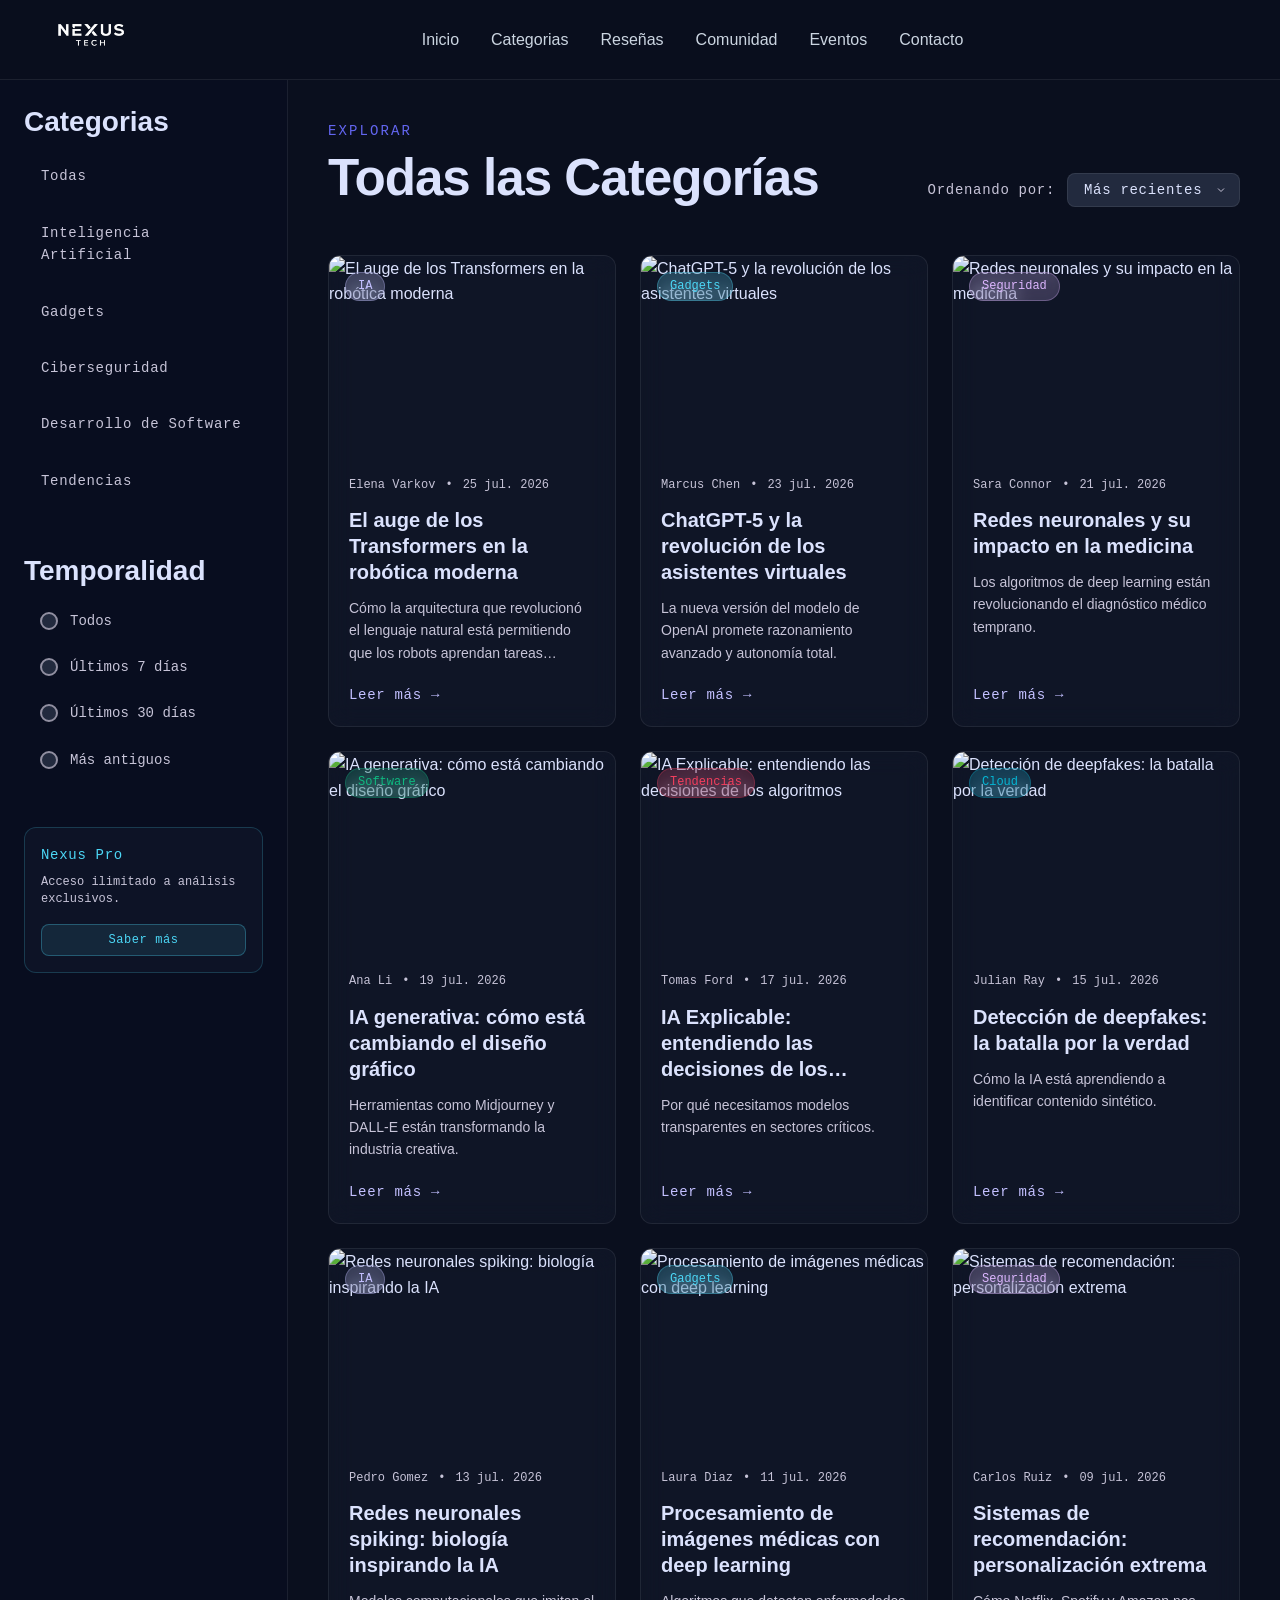
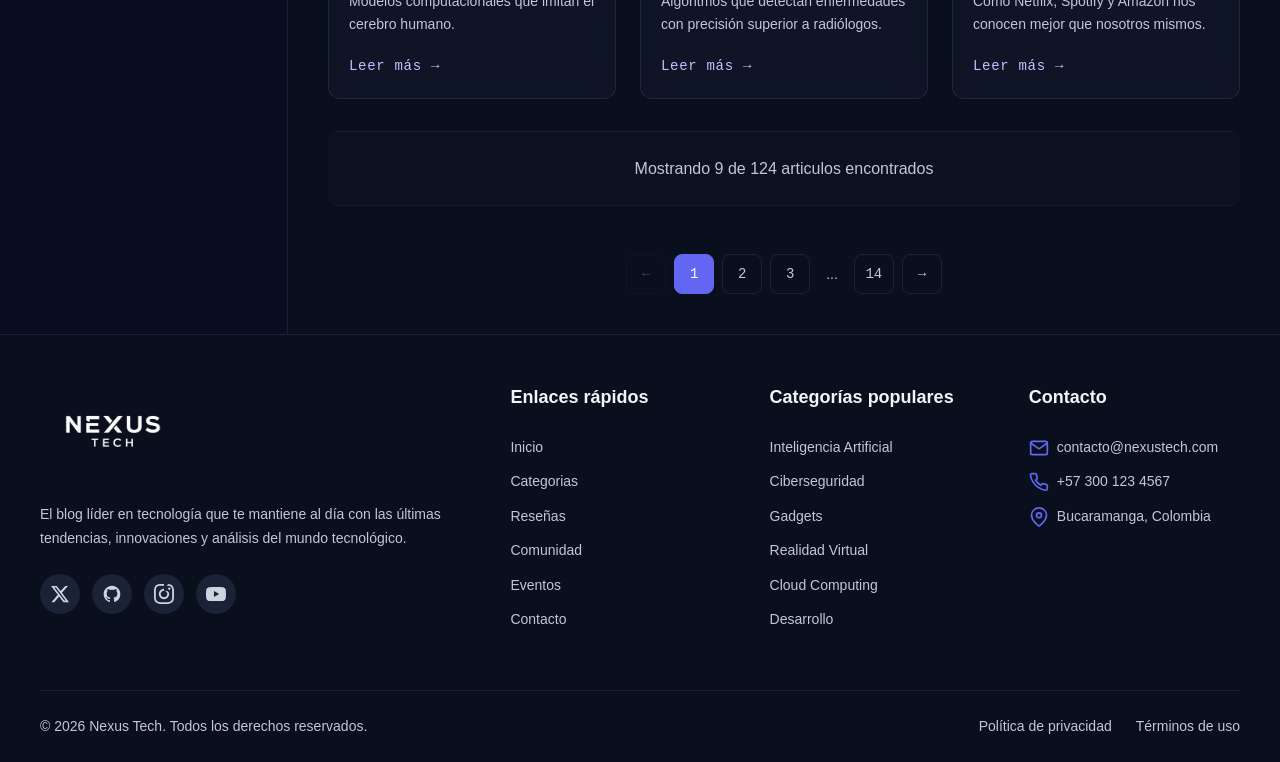
==== pages/categorias.html @ ae75b90b "feat: implement NexusTech categories page" ====
﻿<!DOCTYPE html>
<html lang="es">

<head>
    <meta charset="UTF-8">
    <meta name="viewport" content="width=device-width, initial-scale=1.0">
    <title>Categorias | Nexus Tech</title>
    <link rel="stylesheet" href="../assets/css/categories.css">
</head>

<body>
    <header class="cat-header">
        <div class="cat-header-container">
            <div class="cat-logo">
                <a href="../index.html"><img src="../assets/img/logo-sin-fondo.png" alt="Nexus Tech"></a>
            </div>
            <nav class="cat-nav">
                <ul class="cat-nav-list">
                    <li><a href="../index.html" class="cat-nav-link">Inicio</a></li>
                    <li><a href="categorias.html" class="cat-nav-link">Categorias</a></li>
                    <li><a href="resenas.html" class="cat-nav-link">Reseñas</a></li>
                    <li><a href="comunidad.html" class="cat-nav-link">Comunidad</a></li>
                    <li><a href="eventos.html" class="cat-nav-link">Eventos</a></li>
                    <li><a href="contacto.html" class="cat-nav-link">Contacto</a></li>
                </ul>
            </nav>
        </div>
    </header>

    <div class="cat-page-wrapper">
        <aside class="cat-sidebar">
            <div class="cat-sidebar-content">
                <div>
                    <h3 class="cat-sidebar-title">Categorias</h3>
                    <ul class="cat-filter-list">
                        <li><label class="cat-filter-btn" for="cat-all"><span>Todas</span></label></li>
                        <li><label class="cat-filter-btn" for="cat-ia"><span>Inteligencia Artificial</span></label></li>
                        <li><label class="cat-filter-btn" for="cat-gadgets"><span>Gadgets</span></label></li>
                        <li><label class="cat-filter-btn" for="cat-security"><span>Ciberseguridad</span></label></li>
                        <li><label class="cat-filter-btn" for="cat-software"><span>Desarrollo de Software</span></label>
                        </li>
                        <li><label class="cat-filter-btn" for="cat-trends"><span>Tendencias</span></label></li>
                    </ul>
                </div>
                <div>
                    <h3 class="cat-sidebar-title">Temporalidad</h3>
                    <div class="cat-time-list">
                        <label class="cat-time-label" for="time-all-f"><span>Todos</span></label>
                        <label class="cat-time-label" for="time-week-f"><span>Últimos 7 días</span></label>
                        <label class="cat-time-label" for="time-month-f"><span>Últimos 30 días</span></label>
                        <label class="cat-time-label" for="time-old-f"><span>Más antiguos</span></label>
                    </div>
                </div>
                <div>
                    <div class="cat-promo">
                        <h4 class="cat-promo-title">Nexus Pro</h4>
                        <p class="cat-promo-text">Acceso ilimitado a análisis exclusivos.</p>
                        <button class="cat-promo-btn">Saber más</button>
                    </div>
                </div>
            </div>
        </aside>

        <div class="cat-main">
            <div class="cat-content">
                <input type="radio" name="category" id="cat-all" checked
                    style="position:absolute;width:0;height:0;overflow:hidden;">
                <input type="radio" name="category" id="cat-ia"
                    style="position:absolute;width:0;height:0;overflow:hidden;">
                <input type="radio" name="category" id="cat-gadgets"
                    style="position:absolute;width:0;height:0;overflow:hidden;">
                <input type="radio" name="category" id="cat-security"
                    style="position:absolute;width:0;height:0;overflow:hidden;">
                <input type="radio" name="category" id="cat-software"
                    style="position:absolute;width:0;height:0;overflow:hidden;">
                <input type="radio" name="category" id="cat-trends"
                    style="position:absolute;width:0;height:0;overflow:hidden;">
                <input type="radio" name="time" id="time-all-f" checked
                    style="position:absolute;width:0;height:0;overflow:hidden;">
                <input type="radio" name="time" id="time-week-f"
                    style="position:absolute;width:0;height:0;overflow:hidden;">
                <input type="radio" name="time" id="time-month-f"
                    style="position:absolute;width:0;height:0;overflow:hidden;">
                <input type="radio" name="time" id="time-old-f"
                    style="position:absolute;width:0;height:0;overflow:hidden;">

                <div class="cat-hero">
                    <div>
                        <span class="cat-hero-label">Explorar</span>
                        <h1 class="cat-hero-title">Todas las Categorías</h1>
                    </div>
                    <div class="cat-sort">
                        <span class="cat-sort-label">Ordenando por:</span>
                        <select class="cat-sort-select">
                            <option>Más recientes</option>
                            <option>Más vistos</option>
                            <option>Relevancia</option>
                        </select>
                    </div>
                </div>
                <div class="cat-page" id="page-1">
                    <div class="cat-articles-grid">
                        <article class="cat-card">
                            <div class="cat-card-img">
                                <img src="https://images.unsplash.com/photo-1677442136019-21780ecad995?w=640&h=360&fit=crop"
                                    alt="El auge de los Transformers en la robótica moderna">
                                <span class="cat-card-badge badge-ia">IA</span>
                            </div>
                            <div class="cat-card-content">
                                <div class="cat-card-meta">
                                    <span>Elena Varkov</span>
                                    <span class="cat-card-meta-dot">•</span>
                                    <span>25 jul. 2026</span>
                                </div>
                                <h2 class="cat-card-title">El auge de los Transformers en la robótica moderna</h2>
                                <p class="cat-card-excerpt">Cómo la arquitectura que revolucionó el lenguaje natural
                                    está permitiendo que los robots aprendan tareas complejas.</p>
                                <label for="modal-1" class="cat-card-link">Leer más →</label>
                            </div>
                        </article>
                        <article class="cat-card">
                            <div class="cat-card-img">
                                <img src="https://images.unsplash.com/photo-1622979135225-d2ba269cf1ac?w=640&h=360&fit=crop"
                                    alt="ChatGPT-5 y la revolución de los asistentes virtuales">
                                <span class="cat-card-badge badge-gadgets">Gadgets</span>
                            </div>
                            <div class="cat-card-content">
                                <div class="cat-card-meta">
                                    <span>Marcus Chen</span>
                                    <span class="cat-card-meta-dot">•</span>
                                    <span>23 jul. 2026</span>
                                </div>
                                <h2 class="cat-card-title">ChatGPT-5 y la revolución de los asistentes virtuales</h2>
                                <p class="cat-card-excerpt">La nueva versión del modelo de OpenAI promete razonamiento
                                    avanzado y autonomía total.</p>
                                <label for="modal-2" class="cat-card-link">Leer más →</label>
                            </div>
                        </article>
                        <article class="cat-card">
                            <div class="cat-card-img">
                                <img src="https://images.unsplash.com/photo-1563013544-824ae1b704d3?w=640&h=360&fit=crop"
                                    alt="Redes neuronales y su impacto en la medicina">
                                <span class="cat-card-badge badge-security">Seguridad</span>
                            </div>
                            <div class="cat-card-content">
                                <div class="cat-card-meta">
                                    <span>Sara Connor</span>
                                    <span class="cat-card-meta-dot">•</span>
                                    <span>21 jul. 2026</span>
                                </div>
                                <h2 class="cat-card-title">Redes neuronales y su impacto en la medicina</h2>
                                <p class="cat-card-excerpt">Los algoritmos de deep learning están revolucionando el
                                    diagnóstico médico temprano.</p>
                                <label for="modal-3" class="cat-card-link">Leer más →</label>
                            </div>
                        </article>
                        <article class="cat-card">
                            <div class="cat-card-img">
                                <img src="https://images.unsplash.com/photo-1555066931-4365d14bab8c?w=640&h=360&fit=crop"
                                    alt="IA generativa: cómo está cambiando el diseño gráfico">
                                <span class="cat-card-badge badge-software">Software</span>
                            </div>
                            <div class="cat-card-content">
                                <div class="cat-card-meta">
                                    <span>Ana Li</span>
                                    <span class="cat-card-meta-dot">•</span>
                                    <span>19 jul. 2026</span>
                                </div>
                                <h2 class="cat-card-title">IA generativa: cómo está cambiando el diseño gráfico</h2>
                                <p class="cat-card-excerpt">Herramientas como Midjourney y DALL-E están transformando la
                                    industria creativa.</p>
                                <label for="modal-4" class="cat-card-link">Leer más →</label>
                            </div>
                        </article>
                        <article class="cat-card">
                            <div class="cat-card-img">
                                <img src="https://images.unsplash.com/photo-1504868584819-f8e8b4b6d7e3?w=640&h=360&fit=crop"
                                    alt="IA Explicable: entendiendo las decisiones de los algoritmos">
                                <span class="cat-card-badge badge-trends">Tendencias</span>
                            </div>
                            <div class="cat-card-content">
                                <div class="cat-card-meta">
                                    <span>Tomas Ford</span>
                                    <span class="cat-card-meta-dot">•</span>
                                    <span>17 jul. 2026</span>
                                </div>
                                <h2 class="cat-card-title">IA Explicable: entendiendo las decisiones de los algoritmos
                                </h2>
                                <p class="cat-card-excerpt">Por qué necesitamos modelos transparentes en sectores
                                    críticos.</p>
                                <label for="modal-5" class="cat-card-link">Leer más →</label>
                            </div>
                        </article>
                        <article class="cat-card">
                            <div class="cat-card-img">
                                <img src="https://images.unsplash.com/photo-1451187580459-43490279c0fa?w=640&h=360&fit=crop"
                                    alt="Detección de deepfakes: la batalla por la verdad">
                                <span class="cat-card-badge badge-cloud">Cloud</span>
                            </div>
                            <div class="cat-card-content">
                                <div class="cat-card-meta">
                                    <span>Julian Ray</span>
                                    <span class="cat-card-meta-dot">•</span>
                                    <span>15 jul. 2026</span>
                                </div>
                                <h2 class="cat-card-title">Detección de deepfakes: la batalla por la verdad</h2>
                                <p class="cat-card-excerpt">Cómo la IA está aprendiendo a identificar contenido
                                    sintético.</p>
                                <label for="modal-6" class="cat-card-link">Leer más →</label>
                            </div>
                        </article>
                        <article class="cat-card">
                            <div class="cat-card-img">
                                <img src="https://images.unsplash.com/photo-1485827404703-89b55fcc595e?w=640&h=360&fit=crop"
                                    alt="Redes neuronales spiking: biología inspirando la IA">
                                <span class="cat-card-badge badge-ia">IA</span>
                            </div>
                            <div class="cat-card-content">
                                <div class="cat-card-meta">
                                    <span>Pedro Gomez</span>
                                    <span class="cat-card-meta-dot">•</span>
                                    <span>13 jul. 2026</span>
                                </div>
                                <h2 class="cat-card-title">Redes neuronales spiking: biología inspirando la IA</h2>
                                <p class="cat-card-excerpt">Modelos computacionales que imitan el cerebro humano.</p>
                                <label for="modal-7" class="cat-card-link">Leer más →</label>
                            </div>
                        </article>
                        <article class="cat-card">
                            <div class="cat-card-img">
                                <img src="https://images.unsplash.com/photo-1518770660439-4636190af475?w=640&h=360&fit=crop"
                                    alt="Procesamiento de imágenes médicas con deep learning">
                                <span class="cat-card-badge badge-gadgets">Gadgets</span>
                            </div>
                            <div class="cat-card-content">
                                <div class="cat-card-meta">
                                    <span>Laura Diaz</span>
                                    <span class="cat-card-meta-dot">•</span>
                                    <span>11 jul. 2026</span>
                                </div>
                                <h2 class="cat-card-title">Procesamiento de imágenes médicas con deep learning</h2>
                                <p class="cat-card-excerpt">Algoritmos que detectan enfermedades con precisión superior
                                    a radiólogos.</p>
                                <label for="modal-8" class="cat-card-link">Leer más →</label>
                            </div>
                        </article>
                        <article class="cat-card">
                            <div class="cat-card-img">
                                <img src="https://images.unsplash.com/photo-1550751827-4bd374c3f58b?w=640&h=360&fit=crop"
                                    alt="Sistemas de recomendación: personalización extrema">
                                <span class="cat-card-badge badge-security">Seguridad</span>
                            </div>
                            <div class="cat-card-content">
                                <div class="cat-card-meta">
                                    <span>Carlos Ruiz</span>
                                    <span class="cat-card-meta-dot">•</span>
                                    <span>09 jul. 2026</span>
                                </div>
                                <h2 class="cat-card-title">Sistemas de recomendación: personalización extrema</h2>
                                <p class="cat-card-excerpt">Cómo Netflix, Spotify y Amazon nos conocen mejor que
                                    nosotros mismos.</p>
                                <label for="modal-9" class="cat-card-link">Leer más →</label>
                            </div>
                        </article>
                    </div>
                    <div class="cat-info-bar">
                        <p class="cat-info-text">Mostrando 9 de 124 articulos encontrados</p>
                    </div>
                    <div class="cat-pagination">
                        <span class="cat-page-btn disabled" style="pointer-events:none;opacity:0.3;">←</span>
                        <a href="#page-1" class="cat-page-btn active">1</a>
                        <a href="#page-2" class="cat-page-btn">2</a>
                        <a href="#page-3" class="cat-page-btn">3</a>
                        <span class="cat-page-dots">...</span>
                        <a href="#page-14" class="cat-page-btn">14</a>
                        <a href="#page-2" class="cat-page-btn">→</a>
                    </div>
                </div>

                <div class="cat-page" id="page-2">
                    <div class="cat-articles-grid">
                        <article class="cat-card">
                            <div class="cat-card-img">
                                <img src="https://images.unsplash.com/photo-1517694712202-14dd9538aa97?w=640&h=360&fit=crop"
                                    alt="Federated Learning: IA preservando la privacidad">
                                <span class="cat-card-badge badge-software">Software</span>
                            </div>
                            <div class="cat-card-content">
                                <div class="cat-card-meta">
                                    <span>Maria Lopez</span>
                                    <span class="cat-card-meta-dot">•</span>
                                    <span>07 jul. 2026</span>
                                </div>
                                <h2 class="cat-card-title">Federated Learning: IA preservando la privacidad</h2>
                                <p class="cat-card-excerpt">Entrenar modelos sin centralizar datos sensibles.</p>
                                <label for="modal-10" class="cat-card-link">Leer más →</label>
                            </div>
                        </article>
                        <article class="cat-card">
                            <div class="cat-card-img">
                                <img src="https://images.unsplash.com/photo-1535223289827-42f1e9919769?w=640&h=360&fit=crop"
                                    alt="Analizamos las nuevas gafas de realidad mixta NeuralView">
                                <span class="cat-card-badge badge-trends">Tendencias</span>
                            </div>
                            <div class="cat-card-content">
                                <div class="cat-card-meta">
                                    <span>Andres Martinez</span>
                                    <span class="cat-card-meta-dot">•</span>
                                    <span>05 jul. 2026</span>
                                </div>
                                <h2 class="cat-card-title">Analizamos las nuevas gafas de realidad mixta NeuralView</h2>
                                <p class="cat-card-excerpt">Un análisis profundo del hardware que promete difuminar la
                                    línea entre lo digital y lo físico.</p>
                                <label for="modal-11" class="cat-card-link">Leer más →</label>
                            </div>
                        </article>
                        <article class="cat-card">
                            <div class="cat-card-img">
                                <img src="https://images.unsplash.com/photo-1519389950473-47ba0277781c?w=640&h=360&fit=crop"
                                    alt="Los procesadores cuánticos ya son una realidad">
                                <span class="cat-card-badge badge-cloud">Cloud</span>
                            </div>
                            <div class="cat-card-content">
                                <div class="cat-card-meta">
                                    <span>Diego Sanchez</span>
                                    <span class="cat-card-meta-dot">•</span>
                                    <span>03 jul. 2026</span>
                                </div>
                                <h2 class="cat-card-title">Los procesadores cuánticos ya son una realidad</h2>
                                <p class="cat-card-excerpt">IBM y Google compiten por la supremacía cuántica con chips
                                    de 1000 qubits.</p>
                                <label for="modal-12" class="cat-card-link">Leer más →</label>
                            </div>
                        </article>
                        <article class="cat-card">
                            <div class="cat-card-img">
                                <img src="https://images.unsplash.com/photo-1526374965328-7f61d4dc18c5?w=640&h=360&fit=crop"
                                    alt="Tablets para creativos: las mejores opciones de 2026">
                                <span class="cat-card-badge badge-ia">IA</span>
                            </div>
                            <div class="cat-card-content">
                                <div class="cat-card-meta">
                                    <span>Lucia Fernandez</span>
                                    <span class="cat-card-meta-dot">•</span>
                                    <span>01 jul. 2026</span>
                                </div>
                                <h2 class="cat-card-title">Tablets para creativos: las mejores opciones de 2026</h2>
                                <p class="cat-card-excerpt">Comparativa de tablets con stylus para diseñadores y
                                    artistas digitales.</p>
                                <label for="modal-13" class="cat-card-link">Leer más →</label>
                            </div>
                        </article>
                        <article class="cat-card">
                            <div class="cat-card-img">
                                <img src="https://images.unsplash.com/photo-1611532736597-de2d4265fba3?w=640&h=360&fit=crop"
                                    alt="Smartphones plegables: la guerra por la innovación">
                                <span class="cat-card-badge badge-gadgets">Gadgets</span>
                            </div>
                            <div class="cat-card-content">
                                <div class="cat-card-meta">
                                    <span>Roberto Garcia</span>
                                    <span class="cat-card-meta-dot">•</span>
                                    <span>29 jun. 2026</span>
                                </div>
                                <h2 class="cat-card-title">Smartphones plegables: la guerra por la innovación</h2>
                                <p class="cat-card-excerpt">Samsung, Huawei y Apple compiten por el mercado de
                                    dispositivos flexibles.</p>
                                <label for="modal-14" class="cat-card-link">Leer más →</label>
                            </div>
                        </article>
                        <article class="cat-card">
                            <div class="cat-card-img">
                                <img src="https://images.unsplash.com/photo-1558494949-ef010cbdcc31?w=640&h=360&fit=crop"
                                    alt="Wearables de salud: el futuro preventivo">
                                <span class="cat-card-badge badge-security">Seguridad</span>
                            </div>
                            <div class="cat-card-content">
                                <div class="cat-card-meta">
                                    <span>Valeria Torres</span>
                                    <span class="cat-card-meta-dot">•</span>
                                    <span>27 jun. 2026</span>
                                </div>
                                <h2 class="cat-card-title">Wearables de salud: el futuro preventivo</h2>
                                <p class="cat-card-excerpt">Los dispositivos vestibles están revolucionando la
                                    monitorización de la salud.</p>
                                <label for="modal-15" class="cat-card-link">Leer más →</label>
                            </div>
                        </article>
                        <article class="cat-card">
                            <div class="cat-card-img">
                                <img src="https://images.unsplash.com/photo-1620712943543-cc4b518ea2ba?w=640&h=360&fit=crop"
                                    alt="Las mejores laptops para programadores en 2026">
                                <span class="cat-card-badge badge-software">Software</span>
                            </div>
                            <div class="cat-card-content">
                                <div class="cat-card-meta">
                                    <span>Fernando Ruiz</span>
                                    <span class="cat-card-meta-dot">•</span>
                                    <span>25 jun. 2026</span>
                                </div>
                                <h2 class="cat-card-title">Las mejores laptops para programadores en 2026</h2>
                                <p class="cat-card-excerpt">Comparativa completa de los mejores equipos para desarrollo
                                    de software.</p>
                                <label for="modal-16" class="cat-card-link">Leer más →</label>
                            </div>
                        </article>
                        <article class="cat-card">
                            <div class="cat-card-img">
                                <img src="https://images.unsplash.com/photo-1546054454-aa26e2b734c7?w=640&h=360&fit=crop"
                                    alt="Auriculares con cancelación de ruido: los mejores de 2026">
                                <span class="cat-card-badge badge-trends">Tendencias</span>
                            </div>
                            <div class="cat-card-content">
                                <div class="cat-card-meta">
                                    <span>Camila Herrera</span>
                                    <span class="cat-card-meta-dot">•</span>
                                    <span>23 jun. 2026</span>
                                </div>
                                <h2 class="cat-card-title">Auriculares con cancelación de ruido: los mejores de 2026
                                </h2>
                                <p class="cat-card-excerpt">Los auriculares que dominan el mercado de audio premium.</p>
                                <label for="modal-17" class="cat-card-link">Leer más →</label>
                            </div>
                        </article>
                        <article class="cat-card">
                            <div class="cat-card-img">
                                <img src="https://images.unsplash.com/photo-1550439062-609e1531270e?w=640&h=360&fit=crop"
                                    alt="Altavoces inteligentes: el centro del hogar conectado">
                                <span class="cat-card-badge badge-cloud">Cloud</span>
                            </div>
                            <div class="cat-card-content">
                                <div class="cat-card-meta">
                                    <span>Daniel Rojas</span>
                                    <span class="cat-card-meta-dot">•</span>
                                    <span>21 jun. 2026</span>
                                </div>
                                <h2 class="cat-card-title">Altavoces inteligentes: el centro del hogar conectado</h2>
                                <p class="cat-card-excerpt">Alexa, Google Home y Siri: comparativa de asistentes para el
                                    hogar.</p>
                                <label for="modal-18" class="cat-card-link">Leer más →</label>
                            </div>
                        </article>
                    </div>
                    <div class="cat-info-bar">
                        <p class="cat-info-text">Mostrando 18 de 124 articulos encontrados</p>
                    </div>
                    <div class="cat-pagination">
                        <a href="#page-1" class="cat-page-btn">←</a>

                        <a href="#page-1" class="cat-page-btn">1</a>
                        <a href="#page-2" class="cat-page-btn active">2</a>
                        <a href="#page-3" class="cat-page-btn">3</a>
                        <a href="#page-4" class="cat-page-btn">4</a>
                        <span class="cat-page-dots">...</span>
                        <a href="#page-14" class="cat-page-btn">14</a>
                        <a href="#page-3" class="cat-page-btn">→</a>
                    </div>
                </div>

                <div class="cat-page" id="page-3">
                    <div class="cat-articles-grid">
                        <article class="cat-card">
                            <div class="cat-card-img">
                                <img src="https://images.unsplash.com/photo-1501504905252-473c47e087f8?w=640&h=360&fit=crop"
                                    alt="Monitores ultrawide: productividad sin límites">
                                <span class="cat-card-badge badge-ia">IA</span>
                            </div>
                            <div class="cat-card-content">
                                <div class="cat-card-meta">
                                    <span>Isabella Torres</span>
                                    <span class="cat-card-meta-dot">•</span>
                                    <span>19 jun. 2026</span>
                                </div>
                                <h2 class="cat-card-title">Monitores ultrawide: productividad sin límites</h2>
                                <p class="cat-card-excerpt">Los mejores monitores panorámicos para profesionales y
                                    gamers.</p>
                                <label for="modal-19" class="cat-card-link">Leer más →</label>
                            </div>
                        </article>
                        <article class="cat-card">
                            <div class="cat-card-img">
                                <img src="https://images.unsplash.com/photo-1522202176988-66273c2fd55f?w=640&h=360&fit=crop"
                                    alt="Zero Trust: Por qué el perímetro de red ha muerto">
                                <span class="cat-card-badge badge-gadgets">Gadgets</span>
                            </div>
                            <div class="cat-card-content">
                                <div class="cat-card-meta">
                                    <span>Javier Moreno</span>
                                    <span class="cat-card-meta-dot">•</span>
                                    <span>17 jun. 2026</span>
                                </div>
                                <h2 class="cat-card-title">Zero Trust: Por qué el perímetro de red ha muerto</h2>
                                <p class="cat-card-excerpt">Las empresas están abandonando las VPNs en favor de
                                    arquitecturas de confianza cero.</p>
                                <label for="modal-20" class="cat-card-link">Leer más →</label>
                            </div>
                        </article>
                        <article class="cat-card">
                            <div class="cat-card-img">
                                <img src="https://images.unsplash.com/photo-1677442136019-21780ecad995?w=640&h=360&fit=crop"
                                    alt="Ransomware: cómo proteger tu empresa en 2026">
                                <span class="cat-card-badge badge-security">Seguridad</span>
                            </div>
                            <div class="cat-card-content">
                                <div class="cat-card-meta">
                                    <span>Patricia Vargas</span>
                                    <span class="cat-card-meta-dot">•</span>
                                    <span>15 jun. 2026</span>
                                </div>
                                <h2 class="cat-card-title">Ransomware: cómo proteger tu empresa en 2026</h2>
                                <p class="cat-card-excerpt">Los ataques de ransomware crecen un 300% anual. Conoce las
                                    estrategias de defensa.</p>
                                <label for="modal-21" class="cat-card-link">Leer más →</label>
                            </div>
                        </article>
                        <article class="cat-card">
                            <div class="cat-card-img">
                                <img src="https://images.unsplash.com/photo-1622979135225-d2ba269cf1ac?w=640&h=360&fit=crop"
                                    alt="Ethical Hacking: la carrera con más demanda">
                                <span class="cat-card-badge badge-software">Software</span>
                            </div>
                            <div class="cat-card-content">
                                <div class="cat-card-meta">
                                    <span>Alejandro Diaz</span>
                                    <span class="cat-card-meta-dot">•</span>
                                    <span>13 jun. 2026</span>
                                </div>
                                <h2 class="cat-card-title">Ethical Hacking: la carrera con más demanda</h2>
                                <p class="cat-card-excerpt">Cómo convertirte en hacker ético y qué certificaciones
                                    necesitas.</p>
                                <label for="modal-22" class="cat-card-link">Leer más →</label>
                            </div>
                        </article>
                        <article class="cat-card">
                            <div class="cat-card-img">
                                <img src="https://images.unsplash.com/photo-1563013544-824ae1b704d3?w=640&h=360&fit=crop"
                                    alt="Phishing avanzado: cómo detectar amenazas modernas">
                                <span class="cat-card-badge badge-trends">Tendencias</span>
                            </div>
                            <div class="cat-card-content">
                                <div class="cat-card-meta">
                                    <span>Sofia Ramirez</span>
                                    <span class="cat-card-meta-dot">•</span>
                                    <span>11 jun. 2026</span>
                                </div>
                                <h2 class="cat-card-title">Phishing avanzado: cómo detectar amenazas modernas</h2>
                                <p class="cat-card-excerpt">Las técnicas de ingeniería social se vuelven cada vez más
                                    sofisticadas.</p>
                                <label for="modal-23" class="cat-card-link">Leer más →</label>
                            </div>
                        </article>
                        <article class="cat-card">
                            <div class="cat-card-img">
                                <img src="https://images.unsplash.com/photo-1555066931-4365d14bab8c?w=640&h=360&fit=crop"
                                    alt="Seguridad en la nube: mejores prácticas">
                                <span class="cat-card-badge badge-cloud">Cloud</span>
                            </div>
                            <div class="cat-card-content">
                                <div class="cat-card-meta">
                                    <span>Gabriel Torres</span>
                                    <span class="cat-card-meta-dot">•</span>
                                    <span>09 jun. 2026</span>
                                </div>
                                <h2 class="cat-card-title">Seguridad en la nube: mejores prácticas</h2>
                                <p class="cat-card-excerpt">Protege tus datos en entornos cloud con estas estrategias
                                    esenciales.</p>
                                <label for="modal-24" class="cat-card-link">Leer más →</label>
                            </div>
                        </article>
                        <article class="cat-card">
                            <div class="cat-card-img">
                                <img src="https://images.unsplash.com/photo-1504868584819-f8e8b4b6d7e3?w=640&h=360&fit=crop"
                                    alt="SIEM: seguridad inteligente en tiempo real">
                                <span class="cat-card-badge badge-ia">IA</span>
                            </div>
                            <div class="cat-card-content">
                                <div class="cat-card-meta">
                                    <span>Laura Martinez</span>
                                    <span class="cat-card-meta-dot">•</span>
                                    <span>07 jun. 2026</span>
                                </div>
                                <h2 class="cat-card-title">SIEM: seguridad inteligente en tiempo real</h2>
                                <p class="cat-card-excerpt">Sistemas de gestión de eventos e información de seguridad.
                                </p>
                                <label for="modal-25" class="cat-card-link">Leer más →</label>
                            </div>
                        </article>
                        <article class="cat-card">
                            <div class="cat-card-img">
                                <img src="https://images.unsplash.com/photo-1451187580459-43490279c0fa?w=640&h=360&fit=crop"
                                    alt="Ciberseguridad industrial: protegiendo el sector crítico">
                                <span class="cat-card-badge badge-gadgets">Gadgets</span>
                            </div>
                            <div class="cat-card-content">
                                <div class="cat-card-meta">
                                    <span>Ricardo Pena</span>
                                    <span class="cat-card-meta-dot">•</span>
                                    <span>05 jun. 2026</span>
                                </div>
                                <h2 class="cat-card-title">Ciberseguridad industrial: protegiendo el sector crítico</h2>
                                <p class="cat-card-excerpt">Las infraestructuras críticas necesitan protección
                                    especializada.</p>
                                <label for="modal-26" class="cat-card-link">Leer más →</label>
                            </div>
                        </article>
                        <article class="cat-card">
                            <div class="cat-card-img">
                                <img src="https://images.unsplash.com/photo-1485827404703-89b55fcc595e?w=640&h=360&fit=crop"
                                    alt="Pentesting: metodologías y herramientas">
                                <span class="cat-card-badge badge-security">Seguridad</span>
                            </div>
                            <div class="cat-card-content">
                                <div class="cat-card-meta">
                                    <span>Carmen Solis</span>
                                    <span class="cat-card-meta-dot">•</span>
                                    <span>03 jun. 2026</span>
                                </div>
                                <h2 class="cat-card-title">Pentesting: metodologías y herramientas</h2>
                                <p class="cat-card-excerpt">Guía completa para realizar pruebas de penetración éticas.
                                </p>
                                <label for="modal-27" class="cat-card-link">Leer más →</label>
                            </div>
                        </article>
                    </div>
                    <div class="cat-info-bar">
                        <p class="cat-info-text">Mostrando 27 de 124 articulos encontrados</p>
                    </div>
                    <div class="cat-pagination">
                        <a href="#page-2" class="cat-page-btn">←</a>

                        <a href="#page-1" class="cat-page-btn">1</a>
                        <a href="#page-2" class="cat-page-btn">2</a>
                        <a href="#page-3" class="cat-page-btn active">3</a>
                        <a href="#page-4" class="cat-page-btn">4</a>
                        <a href="#page-5" class="cat-page-btn">5</a>
                        <span class="cat-page-dots">...</span>
                        <a href="#page-14" class="cat-page-btn">14</a>
                        <a href="#page-4" class="cat-page-btn">→</a>
                    </div>
                </div>

                <div class="cat-page" id="page-4">
                    <div class="cat-articles-grid">
                        <article class="cat-card">
                            <div class="cat-card-img">
                                <img src="https://images.unsplash.com/photo-1518770660439-4636190af475?w=640&h=360&fit=crop"
                                    alt="Supply chain attacks: la amenaza invisible">
                                <span class="cat-card-badge badge-software">Software</span>
                            </div>
                            <div class="cat-card-content">
                                <div class="cat-card-meta">
                                    <span>Andrea Ruiz</span>
                                    <span class="cat-card-meta-dot">•</span>
                                    <span>01 jun. 2026</span>
                                </div>
                                <h2 class="cat-card-title">Supply chain attacks: la amenaza invisible</h2>
                                <p class="cat-card-excerpt">Cómo los atacantes comprometen software a través de
                                    dependencias de terceros.</p>
                                <label for="modal-28" class="cat-card-link">Leer más →</label>
                            </div>
                        </article>
                        <article class="cat-card">
                            <div class="cat-card-img">
                                <img src="https://images.unsplash.com/photo-1550751827-4bd374c3f58b?w=640&h=360&fit=crop"
                                    alt="WebAssembly: ¿El fin del dominio de JavaScript?">
                                <span class="cat-card-badge badge-trends">Tendencias</span>
                            </div>
                            <div class="cat-card-content">
                                <div class="cat-card-meta">
                                    <span>Sebastian Torres</span>
                                    <span class="cat-card-meta-dot">•</span>
                                    <span>30 may. 2026</span>
                                </div>
                                <h2 class="cat-card-title">WebAssembly: ¿El fin del dominio de JavaScript?</h2>
                                <p class="cat-card-excerpt">WASM está permitiendo llevar aplicaciones de escritorio de
                                    alto rendimiento al navegador.</p>
                                <label for="modal-29" class="cat-card-link">Leer más →</label>
                            </div>
                        </article>
                        <article class="cat-card">
                            <div class="cat-card-img">
                                <img src="https://images.unsplash.com/photo-1517694712202-14dd9538aa97?w=640&h=360&fit=crop"
                                    alt="Rust: el lenguaje que está reemplazando a C++">
                                <span class="cat-card-badge badge-cloud">Cloud</span>
                            </div>
                            <div class="cat-card-content">
                                <div class="cat-card-meta">
                                    <span>Daniel Herrera</span>
                                    <span class="cat-card-meta-dot">•</span>
                                    <span>28 may. 2026</span>
                                </div>
                                <h2 class="cat-card-title">Rust: el lenguaje que está reemplazando a C++</h2>
                                <p class="cat-card-excerpt">Por qué empresas como Microsoft y Amazon migran sistemas
                                    críticos a Rust.</p>
                                <label for="modal-30" class="cat-card-link">Leer más →</label>
                            </div>
                        </article>
                        <article class="cat-card">
                            <div class="cat-card-img">
                                <img src="https://images.unsplash.com/photo-1535223289827-42f1e9919769?w=640&h=360&fit=crop"
                                    alt="DevOps y CI/CD: automatiza tu flujo de trabajo">
                                <span class="cat-card-badge badge-ia">IA</span>
                            </div>
                            <div class="cat-card-content">
                                <div class="cat-card-meta">
                                    <span>Elena Varkov</span>
                                    <span class="cat-card-meta-dot">•</span>
                                    <span>26 may. 2026</span>
                                </div>
                                <h2 class="cat-card-title">DevOps y CI/CD: automatiza tu flujo de trabajo</h2>
                                <p class="cat-card-excerpt">Las mejores prácticas para implementar integración continua.
                                </p>
                                <label for="modal-31" class="cat-card-link">Leer más →</label>
                            </div>
                        </article>
                        <article class="cat-card">
                            <div class="cat-card-img">
                                <img src="https://images.unsplash.com/photo-1519389950473-47ba0277781c?w=640&h=360&fit=crop"
                                    alt="Arquitectura hexagonal en la práctica">
                                <span class="cat-card-badge badge-gadgets">Gadgets</span>
                            </div>
                            <div class="cat-card-content">
                                <div class="cat-card-meta">
                                    <span>Marcus Chen</span>
                                    <span class="cat-card-meta-dot">•</span>
                                    <span>24 may. 2026</span>
                                </div>
                                <h2 class="cat-card-title">Arquitectura hexagonal en la práctica</h2>
                                <p class="cat-card-excerpt">Cómo implementar Clean Architecture en proyectos reales.</p>
                                <label for="modal-32" class="cat-card-link">Leer más →</label>
                            </div>
                        </article>
                        <article class="cat-card">
                            <div class="cat-card-img">
                                <img src="https://images.unsplash.com/photo-1526374965328-7f61d4dc18c5?w=640&h=360&fit=crop"
                                    alt="Docker en producción: mejores prácticas">
                                <span class="cat-card-badge badge-security">Seguridad</span>
                            </div>
                            <div class="cat-card-content">
                                <div class="cat-card-meta">
                                    <span>Sara Connor</span>
                                    <span class="cat-card-meta-dot">•</span>
                                    <span>22 may. 2026</span>
                                </div>
                                <h2 class="cat-card-title">Docker en producción: mejores prácticas</h2>
                                <p class="cat-card-excerpt">Cómo containerizar aplicaciones de forma segura y eficiente.
                                </p>
                                <label for="modal-33" class="cat-card-link">Leer más →</label>
                            </div>
                        </article>
                        <article class="cat-card">
                            <div class="cat-card-img">
                                <img src="https://images.unsplash.com/photo-1611532736597-de2d4265fba3?w=640&h=360&fit=crop"
                                    alt="GraphQL vs REST: ¿cuándo usar cada uno?">
                                <span class="cat-card-badge badge-software">Software</span>
                            </div>
                            <div class="cat-card-content">
                                <div class="cat-card-meta">
                                    <span>Ana Li</span>
                                    <span class="cat-card-meta-dot">•</span>
                                    <span>20 may. 2026</span>
                                </div>
                                <h2 class="cat-card-title">GraphQL vs REST: ¿cuándo usar cada uno?</h2>
                                <p class="cat-card-excerpt">Las ventajas y desventajas de cada paradigma de APIs.</p>
                                <label for="modal-34" class="cat-card-link">Leer más →</label>
                            </div>
                        </article>
                        <article class="cat-card">
                            <div class="cat-card-img">
                                <img src="https://images.unsplash.com/photo-1558494949-ef010cbdcc31?w=640&h=360&fit=crop"
                                    alt="Testing automatizado: Jest, Cypress y Playwright">
                                <span class="cat-card-badge badge-trends">Tendencias</span>
                            </div>
                            <div class="cat-card-content">
                                <div class="cat-card-meta">
                                    <span>Tomas Ford</span>
                                    <span class="cat-card-meta-dot">•</span>
                                    <span>18 may. 2026</span>
                                </div>
                                <h2 class="cat-card-title">Testing automatizado: Jest, Cypress y Playwright</h2>
                                <p class="cat-card-excerpt">Las herramientas de testing que todo desarrollador debería
                                    conocer.</p>
                                <label for="modal-35" class="cat-card-link">Leer más →</label>
                            </div>
                        </article>
                        <article class="cat-card">
                            <div class="cat-card-img">
                                <img src="https://images.unsplash.com/photo-1620712943543-cc4b518ea2ba?w=640&h=360&fit=crop"
                                    alt="Git avanzado: técnicas que no conocías">
                                <span class="cat-card-badge badge-cloud">Cloud</span>
                            </div>
                            <div class="cat-card-content">
                                <div class="cat-card-meta">
                                    <span>Julian Ray</span>
                                    <span class="cat-card-meta-dot">•</span>
                                    <span>16 may. 2026</span>
                                </div>
                                <h2 class="cat-card-title">Git avanzado: técnicas que no conocías</h2>
                                <p class="cat-card-excerpt">Rebase interactivo, cherry-pick y herramientas para dominar
                                    el control de versiones.</p>
                                <label for="modal-36" class="cat-card-link">Leer más →</label>
                            </div>
                        </article>
                    </div>
                    <div class="cat-info-bar">
                        <p class="cat-info-text">Mostrando 36 de 124 articulos encontrados</p>
                    </div>
                    <div class="cat-pagination">
                        <a href="#page-3" class="cat-page-btn">←</a>

                        <a href="#page-1" class="cat-page-btn">1</a>
                        <a href="#page-2" class="cat-page-btn">2</a>
                        <a href="#page-3" class="cat-page-btn">3</a>
                        <a href="#page-4" class="cat-page-btn active">4</a>
                        <a href="#page-5" class="cat-page-btn">5</a>
                        <a href="#page-6" class="cat-page-btn">6</a>
                        <span class="cat-page-dots">...</span>
                        <a href="#page-14" class="cat-page-btn">14</a>
                        <a href="#page-5" class="cat-page-btn">→</a>
                    </div>
                </div>

                <div class="cat-page" id="page-5">
                    <div class="cat-articles-grid">
                        <article class="cat-card">
                            <div class="cat-card-img">
                                <img src="https://images.unsplash.com/photo-1546054454-aa26e2b734c7?w=640&h=360&fit=crop"
                                    alt="5 Tecnologías que cambiaron el 2025">
                                <span class="cat-card-badge badge-ia">IA</span>
                            </div>
                            <div class="cat-card-content">
                                <div class="cat-card-meta">
                                    <span>Pedro Gomez</span>
                                    <span class="cat-card-meta-dot">•</span>
                                    <span>14 may. 2026</span>
                                </div>
                                <h2 class="cat-card-title">5 Tecnologías que cambiaron el 2025</h2>
                                <p class="cat-card-excerpt">Desde la computación cuántica práctica hasta la
                                    biotecnología impulsada por IA.</p>
                                <label for="modal-37" class="cat-card-link">Leer más →</label>
                            </div>
                        </article>
                        <article class="cat-card">
                            <div class="cat-card-img">
                                <img src="https://images.unsplash.com/photo-1550439062-609e1531270e?w=640&h=360&fit=crop"
                                    alt="El Metaverso en 2026: ¿realidad o ficción?">
                                <span class="cat-card-badge badge-gadgets">Gadgets</span>
                            </div>
                            <div class="cat-card-content">
                                <div class="cat-card-meta">
                                    <span>Laura Diaz</span>
                                    <span class="cat-card-meta-dot">•</span>
                                    <span>12 may. 2026</span>
                                </div>
                                <h2 class="cat-card-title">El Metaverso en 2026: ¿realidad o ficción?</h2>
                                <p class="cat-card-excerpt">Análisis honesto del estado actual de las plataformas de
                                    realidad virtual.</p>
                                <label for="modal-38" class="cat-card-link">Leer más →</label>
                            </div>
                        </article>
                        <article class="cat-card">
                            <div class="cat-card-img">
                                <img src="https://images.unsplash.com/photo-1501504905252-473c47e087f8?w=640&h=360&fit=crop"
                                    alt="Blockchain más allá de las criptomonedas">
                                <span class="cat-card-badge badge-security">Seguridad</span>
                            </div>
                            <div class="cat-card-content">
                                <div class="cat-card-meta">
                                    <span>Carlos Ruiz</span>
                                    <span class="cat-card-meta-dot">•</span>
                                    <span>10 may. 2026</span>
                                </div>
                                <h2 class="cat-card-title">Blockchain más allá de las criptomonedas</h2>
                                <p class="cat-card-excerpt">Contratos inteligentes, trazabilidad y gobernanza digital.
                                </p>
                                <label for="modal-39" class="cat-card-link">Leer más →</label>
                            </div>
                        </article>
                        <article class="cat-card">
                            <div class="cat-card-img">
                                <img src="https://images.unsplash.com/photo-1522202176988-66273c2fd55f?w=640&h=360&fit=crop"
                                    alt="El auge del Low-Code y No-Code">
                                <span class="cat-card-badge badge-software">Software</span>
                            </div>
                            <div class="cat-card-content">
                                <div class="cat-card-meta">
                                    <span>Maria Lopez</span>
                                    <span class="cat-card-meta-dot">•</span>
                                    <span>08 may. 2026</span>
                                </div>
                                <h2 class="cat-card-title">El auge del Low-Code y No-Code</h2>
                                <p class="cat-card-excerpt">Plataformas que democratizan el desarrollo de software.</p>
                                <label for="modal-40" class="cat-card-link">Leer más →</label>
                            </div>
                        </article>
                        <article class="cat-card">
                            <div class="cat-card-img">
                                <img src="https://images.unsplash.com/photo-1677442136019-21780ecad995?w=640&h=360&fit=crop"
                                    alt="La guerra de los chips semiconductores">
                                <span class="cat-card-badge badge-trends">Tendencias</span>
                            </div>
                            <div class="cat-card-content">
                                <div class="cat-card-meta">
                                    <span>Andres Martinez</span>
                                    <span class="cat-card-meta-dot">•</span>
                                    <span>06 may. 2026</span>
                                </div>
                                <h2 class="cat-card-title">La guerra de los chips semiconductores</h2>
                                <p class="cat-card-excerpt">Geopolítica y tecnología: la batalla por el componente más
                                    importante.</p>
                                <label for="modal-41" class="cat-card-link">Leer más →</label>
                            </div>
                        </article>
                        <article class="cat-card">
                            <div class="cat-card-img">
                                <img src="https://images.unsplash.com/photo-1622979135225-d2ba269cf1ac?w=640&h=360&fit=crop"
                                    alt="Realidad Aumentada en el retail">
                                <span class="cat-card-badge badge-cloud">Cloud</span>
                            </div>
                            <div class="cat-card-content">
                                <div class="cat-card-meta">
                                    <span>Diego Sanchez</span>
                                    <span class="cat-card-meta-dot">•</span>
                                    <span>04 may. 2026</span>
                                </div>
                                <h2 class="cat-card-title">Realidad Aumentada en el retail</h2>
                                <p class="cat-card-excerpt">Las tiendas que implementan AR reportan un 40% más de
                                    ventas.</p>
                                <label for="modal-42" class="cat-card-link">Leer más →</label>
                            </div>
                        </article>
                        <article class="cat-card">
                            <div class="cat-card-img">
                                <img src="https://images.unsplash.com/photo-1563013544-824ae1b704d3?w=640&h=360&fit=crop"
                                    alt="Computación cuántica: aplicaciones reales">
                                <span class="cat-card-badge badge-ia">IA</span>
                            </div>
                            <div class="cat-card-content">
                                <div class="cat-card-meta">
                                    <span>Lucia Fernandez</span>
                                    <span class="cat-card-meta-dot">•</span>
                                    <span>02 may. 2026</span>
                                </div>
                                <h2 class="cat-card-title">Computación cuántica: aplicaciones reales</h2>
                                <p class="cat-card-excerpt">Los primeros casos de uso comercial de la computación
                                    cuántica.</p>
                                <label for="modal-43" class="cat-card-link">Leer más →</label>
                            </div>
                        </article>
                        <article class="cat-card">
                            <div class="cat-card-img">
                                <img src="https://images.unsplash.com/photo-1555066931-4365d14bab8c?w=640&h=360&fit=crop"
                                    alt="5G y su impacto en las ciudades inteligentes">
                                <span class="cat-card-badge badge-gadgets">Gadgets</span>
                            </div>
                            <div class="cat-card-content">
                                <div class="cat-card-meta">
                                    <span>Roberto Garcia</span>
                                    <span class="cat-card-meta-dot">•</span>
                                    <span>30 abr. 2026</span>
                                </div>
                                <h2 class="cat-card-title">5G y su impacto en las ciudades inteligentes</h2>
                                <p class="cat-card-excerpt">La conectividad de quinta generación transforma la
                                    infraestructura urbana.</p>
                                <label for="modal-44" class="cat-card-link">Leer más →</label>
                            </div>
                        </article>
                        <article class="cat-card">
                            <div class="cat-card-img">
                                <img src="https://images.unsplash.com/photo-1504868584819-f8e8b4b6d7e3?w=640&h=360&fit=crop"
                                    alt="La convergencia de IA y robótica">
                                <span class="cat-card-badge badge-security">Seguridad</span>
                            </div>
                            <div class="cat-card-content">
                                <div class="cat-card-meta">
                                    <span>Valeria Torres</span>
                                    <span class="cat-card-meta-dot">•</span>
                                    <span>28 abr. 2026</span>
                                </div>
                                <h2 class="cat-card-title">La convergencia de IA y robótica</h2>
                                <p class="cat-card-excerpt">Robots con inteligencia artificial cambiando la industria.
                                </p>
                                <label for="modal-45" class="cat-card-link">Leer más →</label>
                            </div>
                        </article>
                    </div>
                    <div class="cat-info-bar">
                        <p class="cat-info-text">Mostrando 45 de 124 articulos encontrados</p>
                    </div>
                    <div class="cat-pagination">
                        <a href="#page-4" class="cat-page-btn">←</a>

                        <a href="#page-1" class="cat-page-btn">1</a>
                        <span class="cat-page-dots">...</span>
                        <a href="#page-3" class="cat-page-btn">3</a>
                        <a href="#page-4" class="cat-page-btn">4</a>
                        <a href="#page-5" class="cat-page-btn active">5</a>
                        <a href="#page-6" class="cat-page-btn">6</a>
                        <a href="#page-7" class="cat-page-btn">7</a>
                        <span class="cat-page-dots">...</span>
                        <a href="#page-14" class="cat-page-btn">14</a>
                        <a href="#page-6" class="cat-page-btn">→</a>
                    </div>
                </div>

                <div class="cat-page" id="page-6">
                    <div class="cat-articles-grid">
                        <article class="cat-card">
                            <div class="cat-card-img">
                                <img src="https://images.unsplash.com/photo-1451187580459-43490279c0fa?w=640&h=360&fit=crop"
                                    alt="Tecnología verde: innovación sostenible">
                                <span class="cat-card-badge badge-software">Software</span>
                            </div>
                            <div class="cat-card-content">
                                <div class="cat-card-meta">
                                    <span>Fernando Ruiz</span>
                                    <span class="cat-card-meta-dot">•</span>
                                    <span>26 abr. 2026</span>
                                </div>
                                <h2 class="cat-card-title">Tecnología verde: innovación sostenible</h2>
                                <p class="cat-card-excerpt">Cómo la tecnología ayuda a combatir el cambio climático.</p>
                                <label for="modal-46" class="cat-card-link">Leer más →</label>
                            </div>
                        </article>
                        <article class="cat-card">
                            <div class="cat-card-img">
                                <img src="https://images.unsplash.com/photo-1485827404703-89b55fcc595e?w=640&h=360&fit=crop"
                                    alt="El futuro es Serverless: Ventajas y Desafíos">
                                <span class="cat-card-badge badge-trends">Tendencias</span>
                            </div>
                            <div class="cat-card-content">
                                <div class="cat-card-meta">
                                    <span>Camila Herrera</span>
                                    <span class="cat-card-meta-dot">•</span>
                                    <span>24 abr. 2026</span>
                                </div>
                                <h2 class="cat-card-title">El futuro es Serverless: Ventajas y Desafíos</h2>
                                <p class="cat-card-excerpt">La computación sin servidor cambia la forma de desplegar
                                    aplicaciones.</p>
                                <label for="modal-47" class="cat-card-link">Leer más →</label>
                            </div>
                        </article>
                        <article class="cat-card">
                            <div class="cat-card-img">
                                <img src="https://images.unsplash.com/photo-1518770660439-4636190af475?w=640&h=360&fit=crop"
                                    alt="Multi-cloud: la estrategia inteligente para empresas">
                                <span class="cat-card-badge badge-cloud">Cloud</span>
                            </div>
                            <div class="cat-card-content">
                                <div class="cat-card-meta">
                                    <span>Daniel Rojas</span>
                                    <span class="cat-card-meta-dot">•</span>
                                    <span>22 abr. 2026</span>
                                </div>
                                <h2 class="cat-card-title">Multi-cloud: la estrategia inteligente para empresas</h2>
                                <p class="cat-card-excerpt">Por qué no poner todos los huevos en la misma canasta cloud.
                                </p>
                                <label for="modal-48" class="cat-card-link">Leer más →</label>
                            </div>
                        </article>
                        <article class="cat-card">
                            <div class="cat-card-img">
                                <img src="https://images.unsplash.com/photo-1550751827-4bd374c3f58b?w=640&h=360&fit=crop"
                                    alt="Kubernetes en producción: guía completa">
                                <span class="cat-card-badge badge-ia">IA</span>
                            </div>
                            <div class="cat-card-content">
                                <div class="cat-card-meta">
                                    <span>Isabella Torres</span>
                                    <span class="cat-card-meta-dot">•</span>
                                    <span>20 abr. 2026</span>
                                </div>
                                <h2 class="cat-card-title">Kubernetes en producción: guía completa</h2>
                                <p class="cat-card-excerpt">Todo lo que necesitas saber para orquestar contenedores a
                                    escala.</p>
                                <label for="modal-49" class="cat-card-link">Leer más →</label>
                            </div>
                        </article>
                        <article class="cat-card">
                            <div class="cat-card-img">
                                <img src="https://images.unsplash.com/photo-1517694712202-14dd9538aa97?w=640&h=360&fit=crop"
                                    alt="AWS vs Azure vs Google Cloud: comparativa 2026">
                                <span class="cat-card-badge badge-gadgets">Gadgets</span>
                            </div>
                            <div class="cat-card-content">
                                <div class="cat-card-meta">
                                    <span>Javier Moreno</span>
                                    <span class="cat-card-meta-dot">•</span>
                                    <span>18 abr. 2026</span>
                                </div>
                                <h2 class="cat-card-title">AWS vs Azure vs Google Cloud: comparativa 2026</h2>
                                <p class="cat-card-excerpt">Análisis detallado de los tres gigantes del cloud computing.
                                </p>
                                <label for="modal-50" class="cat-card-link">Leer más →</label>
                            </div>
                        </article>
                        <article class="cat-card">
                            <div class="cat-card-img">
                                <img src="https://images.unsplash.com/photo-1535223289827-42f1e9919769?w=640&h=360&fit=crop"
                                    alt="Edge Computing: procesamiento en el borde de la red">
                                <span class="cat-card-badge badge-security">Seguridad</span>
                            </div>
                            <div class="cat-card-content">
                                <div class="cat-card-meta">
                                    <span>Patricia Vargas</span>
                                    <span class="cat-card-meta-dot">•</span>
                                    <span>16 abr. 2026</span>
                                </div>
                                <h2 class="cat-card-title">Edge Computing: procesamiento en el borde de la red</h2>
                                <p class="cat-card-excerpt">Acercar el procesamiento donde se genera la data reduce
                                    latencia y costos.</p>
                                <label for="modal-51" class="cat-card-link">Leer más →</label>
                            </div>
                        </article>
                        <article class="cat-card">
                            <div class="cat-card-img">
                                <img src="https://images.unsplash.com/photo-1519389950473-47ba0277781c?w=640&h=360&fit=crop"
                                    alt="Disaster Recovery en la nube">
                                <span class="cat-card-badge badge-software">Software</span>
                            </div>
                            <div class="cat-card-content">
                                <div class="cat-card-meta">
                                    <span>Alejandro Diaz</span>
                                    <span class="cat-card-meta-dot">•</span>
                                    <span>14 abr. 2026</span>
                                </div>
                                <h2 class="cat-card-title">Disaster Recovery en la nube</h2>
                                <p class="cat-card-excerpt">Planifica la recuperación ante desastres con estrategias
                                    cloud.</p>
                                <label for="modal-52" class="cat-card-link">Leer más →</label>
                            </div>
                        </article>
                        <article class="cat-card">
                            <div class="cat-card-img">
                                <img src="https://images.unsplash.com/photo-1526374965328-7f61d4dc18c5?w=640&h=360&fit=crop"
                                    alt="Funciones serverless: Lambda y sus alternativas">
                                <span class="cat-card-badge badge-trends">Tendencias</span>
                            </div>
                            <div class="cat-card-content">
                                <div class="cat-card-meta">
                                    <span>Sofia Ramirez</span>
                                    <span class="cat-card-meta-dot">•</span>
                                    <span>12 abr. 2026</span>
                                </div>
                                <h2 class="cat-card-title">Funciones serverless: Lambda y sus alternativas</h2>
                                <p class="cat-card-excerpt">Guía completa de funciones sin servidor en los principales
                                    proveedores.</p>
                                <label for="modal-53" class="cat-card-link">Leer más →</label>
                            </div>
                        </article>
                        <article class="cat-card">
                            <div class="cat-card-img">
                                <img src="https://images.unsplash.com/photo-1611532736597-de2d4265fba3?w=640&h=360&fit=crop"
                                    alt="Costos ocultos del cloud: cómo optimizar tu factura">
                                <span class="cat-card-badge badge-cloud">Cloud</span>
                            </div>
                            <div class="cat-card-content">
                                <div class="cat-card-meta">
                                    <span>Gabriel Torres</span>
                                    <span class="cat-card-meta-dot">•</span>
                                    <span>10 abr. 2026</span>
                                </div>
                                <h2 class="cat-card-title">Costos ocultos del cloud: cómo optimizar tu factura</h2>
                                <p class="cat-card-excerpt">Las trampas que pueden hacer que tu factura cloud se
                                    dispare.</p>
                                <label for="modal-54" class="cat-card-link">Leer más →</label>
                            </div>
                        </article>
                    </div>
                    <div class="cat-info-bar">
                        <p class="cat-info-text">Mostrando 54 de 124 articulos encontrados</p>
                    </div>
                    <div class="cat-pagination">
                        <a href="#page-5" class="cat-page-btn">←</a>

                        <a href="#page-1" class="cat-page-btn">1</a>
                        <span class="cat-page-dots">...</span>
                        <a href="#page-4" class="cat-page-btn">4</a>
                        <a href="#page-5" class="cat-page-btn">5</a>
                        <a href="#page-6" class="cat-page-btn active">6</a>
                        <a href="#page-7" class="cat-page-btn">7</a>
                        <a href="#page-8" class="cat-page-btn">8</a>
                        <span class="cat-page-dots">...</span>
                        <a href="#page-14" class="cat-page-btn">14</a>
                        <a href="#page-7" class="cat-page-btn">→</a>
                    </div>
                </div>

                <div class="cat-page" id="page-7">
                    <div class="cat-articles-grid">
                        <article class="cat-card">
                            <div class="cat-card-img">
                                <img src="https://images.unsplash.com/photo-1558494949-ef010cbdcc31?w=640&h=360&fit=crop"
                                    alt="Data Lakes vs Data Warehouses">
                                <span class="cat-card-badge badge-ia">IA</span>
                            </div>
                            <div class="cat-card-content">
                                <div class="cat-card-meta">
                                    <span>Laura Martinez</span>
                                    <span class="cat-card-meta-dot">•</span>
                                    <span>08 abr. 2026</span>
                                </div>
                                <h2 class="cat-card-title">Data Lakes vs Data Warehouses</h2>
                                <p class="cat-card-excerpt">Cuándo usar cada arquitectura de almacenamiento de datos.
                                </p>
                                <label for="modal-55" class="cat-card-link">Leer más →</label>
                            </div>
                        </article>
                        <article class="cat-card">
                            <div class="cat-card-img">
                                <img src="https://images.unsplash.com/photo-1620712943543-cc4b518ea2ba?w=640&h=360&fit=crop"
                                    alt="Observabilidad: más allá del monitoreo tradicional">
                                <span class="cat-card-badge badge-gadgets">Gadgets</span>
                            </div>
                            <div class="cat-card-content">
                                <div class="cat-card-meta">
                                    <span>Ricardo Pena</span>
                                    <span class="cat-card-meta-dot">•</span>
                                    <span>06 abr. 2026</span>
                                </div>
                                <h2 class="cat-card-title">Observabilidad: más allá del monitoreo tradicional</h2>
                                <p class="cat-card-excerpt">Logs, métricas y traces para entender tus sistemas en
                                    producción.</p>
                                <label for="modal-56" class="cat-card-link">Leer más →</label>
                            </div>
                        </article>
                        <article class="cat-card">
                            <div class="cat-card-img">
                                <img src="https://images.unsplash.com/photo-1546054454-aa26e2b734c7?w=640&h=360&fit=crop"
                                    alt="El auge de los Transformers en la robótica moderna">
                                <span class="cat-card-badge badge-security">Seguridad</span>
                            </div>
                            <div class="cat-card-content">
                                <div class="cat-card-meta">
                                    <span>Carmen Solis</span>
                                    <span class="cat-card-meta-dot">•</span>
                                    <span>04 abr. 2026</span>
                                </div>
                                <h2 class="cat-card-title">El auge de los Transformers en la robótica moderna</h2>
                                <p class="cat-card-excerpt">Cómo la arquitectura que revolucionó el lenguaje natural
                                    está permitiendo que los robots aprendan tareas complejas.</p>
                                <label for="modal-57" class="cat-card-link">Leer más →</label>
                            </div>
                        </article>
                        <article class="cat-card">
                            <div class="cat-card-img">
                                <img src="https://images.unsplash.com/photo-1550439062-609e1531270e?w=640&h=360&fit=crop"
                                    alt="ChatGPT-5 y la revolución de los asistentes virtuales">
                                <span class="cat-card-badge badge-software">Software</span>
                            </div>
                            <div class="cat-card-content">
                                <div class="cat-card-meta">
                                    <span>Andrea Ruiz</span>
                                    <span class="cat-card-meta-dot">•</span>
                                    <span>02 abr. 2026</span>
                                </div>
                                <h2 class="cat-card-title">ChatGPT-5 y la revolución de los asistentes virtuales</h2>
                                <p class="cat-card-excerpt">La nueva versión del modelo de OpenAI promete razonamiento
                                    avanzado y autonomía total.</p>
                                <label for="modal-58" class="cat-card-link">Leer más →</label>
                            </div>
                        </article>
                        <article class="cat-card">
                            <div class="cat-card-img">
                                <img src="https://images.unsplash.com/photo-1501504905252-473c47e087f8?w=640&h=360&fit=crop"
                                    alt="Redes neuronales y su impacto en la medicina">
                                <span class="cat-card-badge badge-trends">Tendencias</span>
                            </div>
                            <div class="cat-card-content">
                                <div class="cat-card-meta">
                                    <span>Sebastian Torres</span>
                                    <span class="cat-card-meta-dot">•</span>
                                    <span>31 mar. 2026</span>
                                </div>
                                <h2 class="cat-card-title">Redes neuronales y su impacto en la medicina</h2>
                                <p class="cat-card-excerpt">Los algoritmos de deep learning están revolucionando el
                                    diagnóstico médico temprano.</p>
                                <label for="modal-59" class="cat-card-link">Leer más →</label>
                            </div>
                        </article>
                        <article class="cat-card">
                            <div class="cat-card-img">
                                <img src="https://images.unsplash.com/photo-1522202176988-66273c2fd55f?w=640&h=360&fit=crop"
                                    alt="IA generativa: cómo está cambiando el diseño gráfico">
                                <span class="cat-card-badge badge-cloud">Cloud</span>
                            </div>
                            <div class="cat-card-content">
                                <div class="cat-card-meta">
                                    <span>Daniel Herrera</span>
                                    <span class="cat-card-meta-dot">•</span>
                                    <span>29 mar. 2026</span>
                                </div>
                                <h2 class="cat-card-title">IA generativa: cómo está cambiando el diseño gráfico</h2>
                                <p class="cat-card-excerpt">Herramientas como Midjourney y DALL-E están transformando la
                                    industria creativa.</p>
                                <label for="modal-60" class="cat-card-link">Leer más →</label>
                            </div>
                        </article>
                        <article class="cat-card">
                            <div class="cat-card-img">
                                <img src="https://images.unsplash.com/photo-1677442136019-21780ecad995?w=640&h=360&fit=crop"
                                    alt="IA Explicable: entendiendo las decisiones de los algoritmos">
                                <span class="cat-card-badge badge-ia">IA</span>
                            </div>
                            <div class="cat-card-content">
                                <div class="cat-card-meta">
                                    <span>Elena Varkov</span>
                                    <span class="cat-card-meta-dot">•</span>
                                    <span>27 mar. 2026</span>
                                </div>
                                <h2 class="cat-card-title">IA Explicable: entendiendo las decisiones de los algoritmos
                                </h2>
                                <p class="cat-card-excerpt">Por qué necesitamos modelos transparentes en sectores
                                    críticos.</p>
                                <label for="modal-61" class="cat-card-link">Leer más →</label>
                            </div>
                        </article>
                        <article class="cat-card">
                            <div class="cat-card-img">
                                <img src="https://images.unsplash.com/photo-1622979135225-d2ba269cf1ac?w=640&h=360&fit=crop"
                                    alt="Detección de deepfakes: la batalla por la verdad">
                                <span class="cat-card-badge badge-gadgets">Gadgets</span>
                            </div>
                            <div class="cat-card-content">
                                <div class="cat-card-meta">
                                    <span>Marcus Chen</span>
                                    <span class="cat-card-meta-dot">•</span>
                                    <span>25 mar. 2026</span>
                                </div>
                                <h2 class="cat-card-title">Detección de deepfakes: la batalla por la verdad</h2>
                                <p class="cat-card-excerpt">Cómo la IA está aprendiendo a identificar contenido
                                    sintético.</p>
                                <label for="modal-62" class="cat-card-link">Leer más →</label>
                            </div>
                        </article>
                        <article class="cat-card">
                            <div class="cat-card-img">
                                <img src="https://images.unsplash.com/photo-1563013544-824ae1b704d3?w=640&h=360&fit=crop"
                                    alt="Redes neuronales spiking: biología inspirando la IA">
                                <span class="cat-card-badge badge-security">Seguridad</span>
                            </div>
                            <div class="cat-card-content">
                                <div class="cat-card-meta">
                                    <span>Sara Connor</span>
                                    <span class="cat-card-meta-dot">•</span>
                                    <span>23 mar. 2026</span>
                                </div>
                                <h2 class="cat-card-title">Redes neuronales spiking: biología inspirando la IA</h2>
                                <p class="cat-card-excerpt">Modelos computacionales que imitan el cerebro humano.</p>
                                <label for="modal-63" class="cat-card-link">Leer más →</label>
                            </div>
                        </article>
                    </div>
                    <div class="cat-info-bar">
                        <p class="cat-info-text">Mostrando 63 de 124 articulos encontrados</p>
                    </div>
                    <div class="cat-pagination">
                        <a href="#page-6" class="cat-page-btn">←</a>

                        <a href="#page-1" class="cat-page-btn">1</a>
                        <span class="cat-page-dots">...</span>
                        <a href="#page-5" class="cat-page-btn">5</a>
                        <a href="#page-6" class="cat-page-btn">6</a>
                        <a href="#page-7" class="cat-page-btn active">7</a>
                        <a href="#page-8" class="cat-page-btn">8</a>
                        <a href="#page-9" class="cat-page-btn">9</a>
                        <span class="cat-page-dots">...</span>
                        <a href="#page-14" class="cat-page-btn">14</a>
                        <a href="#page-8" class="cat-page-btn">→</a>
                    </div>
                </div>

                <div class="cat-page" id="page-8">
                    <div class="cat-articles-grid">
                        <article class="cat-card">
                            <div class="cat-card-img">
                                <img src="https://images.unsplash.com/photo-1555066931-4365d14bab8c?w=640&h=360&fit=crop"
                                    alt="Procesamiento de imágenes médicas con deep learning">
                                <span class="cat-card-badge badge-software">Software</span>
                            </div>
                            <div class="cat-card-content">
                                <div class="cat-card-meta">
                                    <span>Ana Li</span>
                                    <span class="cat-card-meta-dot">•</span>
                                    <span>21 mar. 2026</span>
                                </div>
                                <h2 class="cat-card-title">Procesamiento de imágenes médicas con deep learning</h2>
                                <p class="cat-card-excerpt">Algoritmos que detectan enfermedades con precisión superior
                                    a radiólogos.</p>
                                <label for="modal-64" class="cat-card-link">Leer más →</label>
                            </div>
                        </article>
                        <article class="cat-card">
                            <div class="cat-card-img">
                                <img src="https://images.unsplash.com/photo-1504868584819-f8e8b4b6d7e3?w=640&h=360&fit=crop"
                                    alt="Sistemas de recomendación: personalización extrema">
                                <span class="cat-card-badge badge-trends">Tendencias</span>
                            </div>
                            <div class="cat-card-content">
                                <div class="cat-card-meta">
                                    <span>Tomas Ford</span>
                                    <span class="cat-card-meta-dot">•</span>
                                    <span>19 mar. 2026</span>
                                </div>
                                <h2 class="cat-card-title">Sistemas de recomendación: personalización extrema</h2>
                                <p class="cat-card-excerpt">Cómo Netflix, Spotify y Amazon nos conocen mejor que
                                    nosotros mismos.</p>
                                <label for="modal-65" class="cat-card-link">Leer más →</label>
                            </div>
                        </article>
                        <article class="cat-card">
                            <div class="cat-card-img">
                                <img src="https://images.unsplash.com/photo-1451187580459-43490279c0fa?w=640&h=360&fit=crop"
                                    alt="Federated Learning: IA preservando la privacidad">
                                <span class="cat-card-badge badge-cloud">Cloud</span>
                            </div>
                            <div class="cat-card-content">
                                <div class="cat-card-meta">
                                    <span>Julian Ray</span>
                                    <span class="cat-card-meta-dot">•</span>
                                    <span>17 mar. 2026</span>
                                </div>
                                <h2 class="cat-card-title">Federated Learning: IA preservando la privacidad</h2>
                                <p class="cat-card-excerpt">Entrenar modelos sin centralizar datos sensibles.</p>
                                <label for="modal-66" class="cat-card-link">Leer más →</label>
                            </div>
                        </article>
                        <article class="cat-card">
                            <div class="cat-card-img">
                                <img src="https://images.unsplash.com/photo-1485827404703-89b55fcc595e?w=640&h=360&fit=crop"
                                    alt="Analizamos las nuevas gafas de realidad mixta NeuralView">
                                <span class="cat-card-badge badge-ia">IA</span>
                            </div>
                            <div class="cat-card-content">
                                <div class="cat-card-meta">
                                    <span>Pedro Gomez</span>
                                    <span class="cat-card-meta-dot">•</span>
                                    <span>15 mar. 2026</span>
                                </div>
                                <h2 class="cat-card-title">Analizamos las nuevas gafas de realidad mixta NeuralView</h2>
                                <p class="cat-card-excerpt">Un análisis profundo del hardware que promete difuminar la
                                    línea entre lo digital y lo físico.</p>
                                <label for="modal-67" class="cat-card-link">Leer más →</label>
                            </div>
                        </article>
                        <article class="cat-card">
                            <div class="cat-card-img">
                                <img src="https://images.unsplash.com/photo-1518770660439-4636190af475?w=640&h=360&fit=crop"
                                    alt="Los procesadores cuánticos ya son una realidad">
                                <span class="cat-card-badge badge-gadgets">Gadgets</span>
                            </div>
                            <div class="cat-card-content">
                                <div class="cat-card-meta">
                                    <span>Laura Diaz</span>
                                    <span class="cat-card-meta-dot">•</span>
                                    <span>13 mar. 2026</span>
                                </div>
                                <h2 class="cat-card-title">Los procesadores cuánticos ya son una realidad</h2>
                                <p class="cat-card-excerpt">IBM y Google compiten por la supremacía cuántica con chips
                                    de 1000 qubits.</p>
                                <label for="modal-68" class="cat-card-link">Leer más →</label>
                            </div>
                        </article>
                        <article class="cat-card">
                            <div class="cat-card-img">
                                <img src="https://images.unsplash.com/photo-1550751827-4bd374c3f58b?w=640&h=360&fit=crop"
                                    alt="Tablets para creativos: las mejores opciones de 2026">
                                <span class="cat-card-badge badge-security">Seguridad</span>
                            </div>
                            <div class="cat-card-content">
                                <div class="cat-card-meta">
                                    <span>Carlos Ruiz</span>
                                    <span class="cat-card-meta-dot">•</span>
                                    <span>11 mar. 2026</span>
                                </div>
                                <h2 class="cat-card-title">Tablets para creativos: las mejores opciones de 2026</h2>
                                <p class="cat-card-excerpt">Comparativa de tablets con stylus para diseñadores y
                                    artistas digitales.</p>
                                <label for="modal-69" class="cat-card-link">Leer más →</label>
                            </div>
                        </article>
                        <article class="cat-card">
                            <div class="cat-card-img">
                                <img src="https://images.unsplash.com/photo-1517694712202-14dd9538aa97?w=640&h=360&fit=crop"
                                    alt="Smartphones plegables: la guerra por la innovación">
                                <span class="cat-card-badge badge-software">Software</span>
                            </div>
                            <div class="cat-card-content">
                                <div class="cat-card-meta">
                                    <span>Maria Lopez</span>
                                    <span class="cat-card-meta-dot">•</span>
                                    <span>09 mar. 2026</span>
                                </div>
                                <h2 class="cat-card-title">Smartphones plegables: la guerra por la innovación</h2>
                                <p class="cat-card-excerpt">Samsung, Huawei y Apple compiten por el mercado de
                                    dispositivos flexibles.</p>
                                <label for="modal-70" class="cat-card-link">Leer más →</label>
                            </div>
                        </article>
                        <article class="cat-card">
                            <div class="cat-card-img">
                                <img src="https://images.unsplash.com/photo-1535223289827-42f1e9919769?w=640&h=360&fit=crop"
                                    alt="Wearables de salud: el futuro preventivo">
                                <span class="cat-card-badge badge-trends">Tendencias</span>
                            </div>
                            <div class="cat-card-content">
                                <div class="cat-card-meta">
                                    <span>Andres Martinez</span>
                                    <span class="cat-card-meta-dot">•</span>
                                    <span>07 mar. 2026</span>
                                </div>
                                <h2 class="cat-card-title">Wearables de salud: el futuro preventivo</h2>
                                <p class="cat-card-excerpt">Los dispositivos vestibles están revolucionando la
                                    monitorización de la salud.</p>
                                <label for="modal-71" class="cat-card-link">Leer más →</label>
                            </div>
                        </article>
                        <article class="cat-card">
                            <div class="cat-card-img">
                                <img src="https://images.unsplash.com/photo-1519389950473-47ba0277781c?w=640&h=360&fit=crop"
                                    alt="Las mejores laptops para programadores en 2026">
                                <span class="cat-card-badge badge-cloud">Cloud</span>
                            </div>
                            <div class="cat-card-content">
                                <div class="cat-card-meta">
                                    <span>Diego Sanchez</span>
                                    <span class="cat-card-meta-dot">•</span>
                                    <span>05 mar. 2026</span>
                                </div>
                                <h2 class="cat-card-title">Las mejores laptops para programadores en 2026</h2>
                                <p class="cat-card-excerpt">Comparativa completa de los mejores equipos para desarrollo
                                    de software.</p>
                                <label for="modal-72" class="cat-card-link">Leer más →</label>
                            </div>
                        </article>
                    </div>
                    <div class="cat-info-bar">
                        <p class="cat-info-text">Mostrando 72 de 124 articulos encontrados</p>
                    </div>
                    <div class="cat-pagination">
                        <a href="#page-7" class="cat-page-btn">←</a>

                        <a href="#page-1" class="cat-page-btn">1</a>
                        <span class="cat-page-dots">...</span>
                        <a href="#page-6" class="cat-page-btn">6</a>
                        <a href="#page-7" class="cat-page-btn">7</a>
                        <a href="#page-8" class="cat-page-btn active">8</a>
                        <a href="#page-9" class="cat-page-btn">9</a>
                        <a href="#page-10" class="cat-page-btn">10</a>
                        <span class="cat-page-dots">...</span>
                        <a href="#page-14" class="cat-page-btn">14</a>
                        <a href="#page-9" class="cat-page-btn">→</a>
                    </div>
                </div>

                <div class="cat-page" id="page-9">
                    <div class="cat-articles-grid">
                        <article class="cat-card">
                            <div class="cat-card-img">
                                <img src="https://images.unsplash.com/photo-1526374965328-7f61d4dc18c5?w=640&h=360&fit=crop"
                                    alt="Auriculares con cancelación de ruido: los mejores de 2026">
                                <span class="cat-card-badge badge-ia">IA</span>
                            </div>
                            <div class="cat-card-content">
                                <div class="cat-card-meta">
                                    <span>Lucia Fernandez</span>
                                    <span class="cat-card-meta-dot">•</span>
                                    <span>03 mar. 2026</span>
                                </div>
                                <h2 class="cat-card-title">Auriculares con cancelación de ruido: los mejores de 2026
                                </h2>
                                <p class="cat-card-excerpt">Los auriculares que dominan el mercado de audio premium.</p>
                                <label for="modal-73" class="cat-card-link">Leer más →</label>
                            </div>
                        </article>
                        <article class="cat-card">
                            <div class="cat-card-img">
                                <img src="https://images.unsplash.com/photo-1611532736597-de2d4265fba3?w=640&h=360&fit=crop"
                                    alt="Altavoces inteligentes: el centro del hogar conectado">
                                <span class="cat-card-badge badge-gadgets">Gadgets</span>
                            </div>
                            <div class="cat-card-content">
                                <div class="cat-card-meta">
                                    <span>Roberto Garcia</span>
                                    <span class="cat-card-meta-dot">•</span>
                                    <span>01 mar. 2026</span>
                                </div>
                                <h2 class="cat-card-title">Altavoces inteligentes: el centro del hogar conectado</h2>
                                <p class="cat-card-excerpt">Alexa, Google Home y Siri: comparativa de asistentes para el
                                    hogar.</p>
                                <label for="modal-74" class="cat-card-link">Leer más →</label>
                            </div>
                        </article>
                        <article class="cat-card">
                            <div class="cat-card-img">
                                <img src="https://images.unsplash.com/photo-1558494949-ef010cbdcc31?w=640&h=360&fit=crop"
                                    alt="Monitores ultrawide: productividad sin límites">
                                <span class="cat-card-badge badge-security">Seguridad</span>
                            </div>
                            <div class="cat-card-content">
                                <div class="cat-card-meta">
                                    <span>Valeria Torres</span>
                                    <span class="cat-card-meta-dot">•</span>
                                    <span>27 feb. 2026</span>
                                </div>
                                <h2 class="cat-card-title">Monitores ultrawide: productividad sin límites</h2>
                                <p class="cat-card-excerpt">Los mejores monitores panorámicos para profesionales y
                                    gamers.</p>
                                <label for="modal-75" class="cat-card-link">Leer más →</label>
                            </div>
                        </article>
                        <article class="cat-card">
                            <div class="cat-card-img">
                                <img src="https://images.unsplash.com/photo-1620712943543-cc4b518ea2ba?w=640&h=360&fit=crop"
                                    alt="Zero Trust: Por qué el perímetro de red ha muerto">
                                <span class="cat-card-badge badge-software">Software</span>
                            </div>
                            <div class="cat-card-content">
                                <div class="cat-card-meta">
                                    <span>Fernando Ruiz</span>
                                    <span class="cat-card-meta-dot">•</span>
                                    <span>25 feb. 2026</span>
                                </div>
                                <h2 class="cat-card-title">Zero Trust: Por qué el perímetro de red ha muerto</h2>
                                <p class="cat-card-excerpt">Las empresas están abandonando las VPNs en favor de
                                    arquitecturas de confianza cero.</p>
                                <label for="modal-76" class="cat-card-link">Leer más →</label>
                            </div>
                        </article>
                        <article class="cat-card">
                            <div class="cat-card-img">
                                <img src="https://images.unsplash.com/photo-1546054454-aa26e2b734c7?w=640&h=360&fit=crop"
                                    alt="Ransomware: cómo proteger tu empresa en 2026">
                                <span class="cat-card-badge badge-trends">Tendencias</span>
                            </div>
                            <div class="cat-card-content">
                                <div class="cat-card-meta">
                                    <span>Camila Herrera</span>
                                    <span class="cat-card-meta-dot">•</span>
                                    <span>23 feb. 2026</span>
                                </div>
                                <h2 class="cat-card-title">Ransomware: cómo proteger tu empresa en 2026</h2>
                                <p class="cat-card-excerpt">Los ataques de ransomware crecen un 300% anual. Conoce las
                                    estrategias de defensa.</p>
                                <label for="modal-77" class="cat-card-link">Leer más →</label>
                            </div>
                        </article>
                        <article class="cat-card">
                            <div class="cat-card-img">
                                <img src="https://images.unsplash.com/photo-1550439062-609e1531270e?w=640&h=360&fit=crop"
                                    alt="Ethical Hacking: la carrera con más demanda">
                                <span class="cat-card-badge badge-cloud">Cloud</span>
                            </div>
                            <div class="cat-card-content">
                                <div class="cat-card-meta">
                                    <span>Daniel Rojas</span>
                                    <span class="cat-card-meta-dot">•</span>
                                    <span>21 feb. 2026</span>
                                </div>
                                <h2 class="cat-card-title">Ethical Hacking: la carrera con más demanda</h2>
                                <p class="cat-card-excerpt">Cómo convertirte en hacker ético y qué certificaciones
                                    necesitas.</p>
                                <label for="modal-78" class="cat-card-link">Leer más →</label>
                            </div>
                        </article>
                        <article class="cat-card">
                            <div class="cat-card-img">
                                <img src="https://images.unsplash.com/photo-1501504905252-473c47e087f8?w=640&h=360&fit=crop"
                                    alt="Phishing avanzado: cómo detectar amenazas modernas">
                                <span class="cat-card-badge badge-ia">IA</span>
                            </div>
                            <div class="cat-card-content">
                                <div class="cat-card-meta">
                                    <span>Isabella Torres</span>
                                    <span class="cat-card-meta-dot">•</span>
                                    <span>19 feb. 2026</span>
                                </div>
                                <h2 class="cat-card-title">Phishing avanzado: cómo detectar amenazas modernas</h2>
                                <p class="cat-card-excerpt">Las técnicas de ingeniería social se vuelven cada vez más
                                    sofisticadas.</p>
                                <label for="modal-79" class="cat-card-link">Leer más →</label>
                            </div>
                        </article>
                        <article class="cat-card">
                            <div class="cat-card-img">
                                <img src="https://images.unsplash.com/photo-1522202176988-66273c2fd55f?w=640&h=360&fit=crop"
                                    alt="Seguridad en la nube: mejores prácticas">
                                <span class="cat-card-badge badge-gadgets">Gadgets</span>
                            </div>
                            <div class="cat-card-content">
                                <div class="cat-card-meta">
                                    <span>Javier Moreno</span>
                                    <span class="cat-card-meta-dot">•</span>
                                    <span>17 feb. 2026</span>
                                </div>
                                <h2 class="cat-card-title">Seguridad en la nube: mejores prácticas</h2>
                                <p class="cat-card-excerpt">Protege tus datos en entornos cloud con estas estrategias
                                    esenciales.</p>
                                <label for="modal-80" class="cat-card-link">Leer más →</label>
                            </div>
                        </article>
                        <article class="cat-card">
                            <div class="cat-card-img">
                                <img src="https://images.unsplash.com/photo-1677442136019-21780ecad995?w=640&h=360&fit=crop"
                                    alt="SIEM: seguridad inteligente en tiempo real">
                                <span class="cat-card-badge badge-security">Seguridad</span>
                            </div>
                            <div class="cat-card-content">
                                <div class="cat-card-meta">
                                    <span>Patricia Vargas</span>
                                    <span class="cat-card-meta-dot">•</span>
                                    <span>15 feb. 2026</span>
                                </div>
                                <h2 class="cat-card-title">SIEM: seguridad inteligente en tiempo real</h2>
                                <p class="cat-card-excerpt">Sistemas de gestión de eventos e información de seguridad.
                                </p>
                                <label for="modal-81" class="cat-card-link">Leer más →</label>
                            </div>
                        </article>
                    </div>
                    <div class="cat-info-bar">
                        <p class="cat-info-text">Mostrando 81 de 124 articulos encontrados</p>
                    </div>
                    <div class="cat-pagination">
                        <a href="#page-8" class="cat-page-btn">←</a>

                        <a href="#page-1" class="cat-page-btn">1</a>
                        <span class="cat-page-dots">...</span>
                        <a href="#page-7" class="cat-page-btn">7</a>
                        <a href="#page-8" class="cat-page-btn">8</a>
                        <a href="#page-9" class="cat-page-btn active">9</a>
                        <a href="#page-10" class="cat-page-btn">10</a>
                        <a href="#page-11" class="cat-page-btn">11</a>
                        <span class="cat-page-dots">...</span>
                        <a href="#page-14" class="cat-page-btn">14</a>
                        <a href="#page-10" class="cat-page-btn">→</a>
                    </div>
                </div>

                <div class="cat-page" id="page-10">
                    <div class="cat-articles-grid">
                        <article class="cat-card">
                            <div class="cat-card-img">
                                <img src="https://images.unsplash.com/photo-1622979135225-d2ba269cf1ac?w=640&h=360&fit=crop"
                                    alt="Ciberseguridad industrial: protegiendo el sector crítico">
                                <span class="cat-card-badge badge-software">Software</span>
                            </div>
                            <div class="cat-card-content">
                                <div class="cat-card-meta">
                                    <span>Alejandro Diaz</span>
                                    <span class="cat-card-meta-dot">•</span>
                                    <span>13 feb. 2026</span>
                                </div>
                                <h2 class="cat-card-title">Ciberseguridad industrial: protegiendo el sector crítico</h2>
                                <p class="cat-card-excerpt">Las infraestructuras críticas necesitan protección
                                    especializada.</p>
                                <label for="modal-82" class="cat-card-link">Leer más →</label>
                            </div>
                        </article>
                        <article class="cat-card">
                            <div class="cat-card-img">
                                <img src="https://images.unsplash.com/photo-1563013544-824ae1b704d3?w=640&h=360&fit=crop"
                                    alt="Pentesting: metodologías y herramientas">
                                <span class="cat-card-badge badge-trends">Tendencias</span>
                            </div>
                            <div class="cat-card-content">
                                <div class="cat-card-meta">
                                    <span>Sofia Ramirez</span>
                                    <span class="cat-card-meta-dot">•</span>
                                    <span>11 feb. 2026</span>
                                </div>
                                <h2 class="cat-card-title">Pentesting: metodologías y herramientas</h2>
                                <p class="cat-card-excerpt">Guía completa para realizar pruebas de penetración éticas.
                                </p>
                                <label for="modal-83" class="cat-card-link">Leer más →</label>
                            </div>
                        </article>
                        <article class="cat-card">
                            <div class="cat-card-img">
                                <img src="https://images.unsplash.com/photo-1555066931-4365d14bab8c?w=640&h=360&fit=crop"
                                    alt="Supply chain attacks: la amenaza invisible">
                                <span class="cat-card-badge badge-cloud">Cloud</span>
                            </div>
                            <div class="cat-card-content">
                                <div class="cat-card-meta">
                                    <span>Gabriel Torres</span>
                                    <span class="cat-card-meta-dot">•</span>
                                    <span>09 feb. 2026</span>
                                </div>
                                <h2 class="cat-card-title">Supply chain attacks: la amenaza invisible</h2>
                                <p class="cat-card-excerpt">Cómo los atacantes comprometen software a través de
                                    dependencias de terceros.</p>
                                <label for="modal-84" class="cat-card-link">Leer más →</label>
                            </div>
                        </article>
                        <article class="cat-card">
                            <div class="cat-card-img">
                                <img src="https://images.unsplash.com/photo-1504868584819-f8e8b4b6d7e3?w=640&h=360&fit=crop"
                                    alt="WebAssembly: ¿El fin del dominio de JavaScript?">
                                <span class="cat-card-badge badge-ia">IA</span>
                            </div>
                            <div class="cat-card-content">
                                <div class="cat-card-meta">
                                    <span>Laura Martinez</span>
                                    <span class="cat-card-meta-dot">•</span>
                                    <span>07 feb. 2026</span>
                                </div>
                                <h2 class="cat-card-title">WebAssembly: ¿El fin del dominio de JavaScript?</h2>
                                <p class="cat-card-excerpt">WASM está permitiendo llevar aplicaciones de escritorio de
                                    alto rendimiento al navegador.</p>
                                <label for="modal-85" class="cat-card-link">Leer más →</label>
                            </div>
                        </article>
                        <article class="cat-card">
                            <div class="cat-card-img">
                                <img src="https://images.unsplash.com/photo-1451187580459-43490279c0fa?w=640&h=360&fit=crop"
                                    alt="Rust: el lenguaje que está reemplazando a C++">
                                <span class="cat-card-badge badge-gadgets">Gadgets</span>
                            </div>
                            <div class="cat-card-content">
                                <div class="cat-card-meta">
                                    <span>Ricardo Pena</span>
                                    <span class="cat-card-meta-dot">•</span>
                                    <span>05 feb. 2026</span>
                                </div>
                                <h2 class="cat-card-title">Rust: el lenguaje que está reemplazando a C++</h2>
                                <p class="cat-card-excerpt">Por qué empresas como Microsoft y Amazon migran sistemas
                                    críticos a Rust.</p>
                                <label for="modal-86" class="cat-card-link">Leer más →</label>
                            </div>
                        </article>
                        <article class="cat-card">
                            <div class="cat-card-img">
                                <img src="https://images.unsplash.com/photo-1485827404703-89b55fcc595e?w=640&h=360&fit=crop"
                                    alt="DevOps y CI/CD: automatiza tu flujo de trabajo">
                                <span class="cat-card-badge badge-security">Seguridad</span>
                            </div>
                            <div class="cat-card-content">
                                <div class="cat-card-meta">
                                    <span>Carmen Solis</span>
                                    <span class="cat-card-meta-dot">•</span>
                                    <span>03 feb. 2026</span>
                                </div>
                                <h2 class="cat-card-title">DevOps y CI/CD: automatiza tu flujo de trabajo</h2>
                                <p class="cat-card-excerpt">Las mejores prácticas para implementar integración continua.
                                </p>
                                <label for="modal-87" class="cat-card-link">Leer más →</label>
                            </div>
                        </article>
                        <article class="cat-card">
                            <div class="cat-card-img">
                                <img src="https://images.unsplash.com/photo-1518770660439-4636190af475?w=640&h=360&fit=crop"
                                    alt="Arquitectura hexagonal en la práctica">
                                <span class="cat-card-badge badge-software">Software</span>
                            </div>
                            <div class="cat-card-content">
                                <div class="cat-card-meta">
                                    <span>Andrea Ruiz</span>
                                    <span class="cat-card-meta-dot">•</span>
                                    <span>01 feb. 2026</span>
                                </div>
                                <h2 class="cat-card-title">Arquitectura hexagonal en la práctica</h2>
                                <p class="cat-card-excerpt">Cómo implementar Clean Architecture en proyectos reales.</p>
                                <label for="modal-88" class="cat-card-link">Leer más →</label>
                            </div>
                        </article>
                        <article class="cat-card">
                            <div class="cat-card-img">
                                <img src="https://images.unsplash.com/photo-1550751827-4bd374c3f58b?w=640&h=360&fit=crop"
                                    alt="Docker en producción: mejores prácticas">
                                <span class="cat-card-badge badge-trends">Tendencias</span>
                            </div>
                            <div class="cat-card-content">
                                <div class="cat-card-meta">
                                    <span>Sebastian Torres</span>
                                    <span class="cat-card-meta-dot">•</span>
                                    <span>30 ene. 2026</span>
                                </div>
                                <h2 class="cat-card-title">Docker en producción: mejores prácticas</h2>
                                <p class="cat-card-excerpt">Cómo containerizar aplicaciones de forma segura y eficiente.
                                </p>
                                <label for="modal-89" class="cat-card-link">Leer más →</label>
                            </div>
                        </article>
                        <article class="cat-card">
                            <div class="cat-card-img">
                                <img src="https://images.unsplash.com/photo-1517694712202-14dd9538aa97?w=640&h=360&fit=crop"
                                    alt="GraphQL vs REST: ¿cuándo usar cada uno?">
                                <span class="cat-card-badge badge-cloud">Cloud</span>
                            </div>
                            <div class="cat-card-content">
                                <div class="cat-card-meta">
                                    <span>Daniel Herrera</span>
                                    <span class="cat-card-meta-dot">•</span>
                                    <span>28 ene. 2026</span>
                                </div>
                                <h2 class="cat-card-title">GraphQL vs REST: ¿cuándo usar cada uno?</h2>
                                <p class="cat-card-excerpt">Las ventajas y desventajas de cada paradigma de APIs.</p>
                                <label for="modal-90" class="cat-card-link">Leer más →</label>
                            </div>
                        </article>
                    </div>
                    <div class="cat-info-bar">
                        <p class="cat-info-text">Mostrando 90 de 124 articulos encontrados</p>
                    </div>
                    <div class="cat-pagination">
                        <a href="#page-9" class="cat-page-btn">←</a>

                        <a href="#page-1" class="cat-page-btn">1</a>
                        <span class="cat-page-dots">...</span>
                        <a href="#page-8" class="cat-page-btn">8</a>
                        <a href="#page-9" class="cat-page-btn">9</a>
                        <a href="#page-10" class="cat-page-btn active">10</a>
                        <a href="#page-11" class="cat-page-btn">11</a>
                        <a href="#page-12" class="cat-page-btn">12</a>
                        <span class="cat-page-dots">...</span>
                        <a href="#page-14" class="cat-page-btn">14</a>
                        <a href="#page-11" class="cat-page-btn">→</a>
                    </div>
                </div>

                <div class="cat-page" id="page-11">
                    <div class="cat-articles-grid">
                        <article class="cat-card">
                            <div class="cat-card-img">
                                <img src="https://images.unsplash.com/photo-1535223289827-42f1e9919769?w=640&h=360&fit=crop"
                                    alt="Testing automatizado: Jest, Cypress y Playwright">
                                <span class="cat-card-badge badge-ia">IA</span>
                            </div>
                            <div class="cat-card-content">
                                <div class="cat-card-meta">
                                    <span>Elena Varkov</span>
                                    <span class="cat-card-meta-dot">•</span>
                                    <span>26 ene. 2026</span>
                                </div>
                                <h2 class="cat-card-title">Testing automatizado: Jest, Cypress y Playwright</h2>
                                <p class="cat-card-excerpt">Las herramientas de testing que todo desarrollador debería
                                    conocer.</p>
                                <label for="modal-91" class="cat-card-link">Leer más →</label>
                            </div>
                        </article>
                        <article class="cat-card">
                            <div class="cat-card-img">
                                <img src="https://images.unsplash.com/photo-1519389950473-47ba0277781c?w=640&h=360&fit=crop"
                                    alt="Git avanzado: técnicas que no conocías">
                                <span class="cat-card-badge badge-gadgets">Gadgets</span>
                            </div>
                            <div class="cat-card-content">
                                <div class="cat-card-meta">
                                    <span>Marcus Chen</span>
                                    <span class="cat-card-meta-dot">•</span>
                                    <span>24 ene. 2026</span>
                                </div>
                                <h2 class="cat-card-title">Git avanzado: técnicas que no conocías</h2>
                                <p class="cat-card-excerpt">Rebase interactivo, cherry-pick y herramientas para dominar
                                    el control de versiones.</p>
                                <label for="modal-92" class="cat-card-link">Leer más →</label>
                            </div>
                        </article>
                        <article class="cat-card">
                            <div class="cat-card-img">
                                <img src="https://images.unsplash.com/photo-1526374965328-7f61d4dc18c5?w=640&h=360&fit=crop"
                                    alt="5 Tecnologías que cambiaron el 2025">
                                <span class="cat-card-badge badge-security">Seguridad</span>
                            </div>
                            <div class="cat-card-content">
                                <div class="cat-card-meta">
                                    <span>Sara Connor</span>
                                    <span class="cat-card-meta-dot">•</span>
                                    <span>22 ene. 2026</span>
                                </div>
                                <h2 class="cat-card-title">5 Tecnologías que cambiaron el 2025</h2>
                                <p class="cat-card-excerpt">Desde la computación cuántica práctica hasta la
                                    biotecnología impulsada por IA.</p>
                                <label for="modal-93" class="cat-card-link">Leer más →</label>
                            </div>
                        </article>
                        <article class="cat-card">
                            <div class="cat-card-img">
                                <img src="https://images.unsplash.com/photo-1611532736597-de2d4265fba3?w=640&h=360&fit=crop"
                                    alt="El Metaverso en 2026: ¿realidad o ficción?">
                                <span class="cat-card-badge badge-software">Software</span>
                            </div>
                            <div class="cat-card-content">
                                <div class="cat-card-meta">
                                    <span>Ana Li</span>
                                    <span class="cat-card-meta-dot">•</span>
                                    <span>20 ene. 2026</span>
                                </div>
                                <h2 class="cat-card-title">El Metaverso en 2026: ¿realidad o ficción?</h2>
                                <p class="cat-card-excerpt">Análisis honesto del estado actual de las plataformas de
                                    realidad virtual.</p>
                                <label for="modal-94" class="cat-card-link">Leer más →</label>
                            </div>
                        </article>
                        <article class="cat-card">
                            <div class="cat-card-img">
                                <img src="https://images.unsplash.com/photo-1558494949-ef010cbdcc31?w=640&h=360&fit=crop"
                                    alt="Blockchain más allá de las criptomonedas">
                                <span class="cat-card-badge badge-trends">Tendencias</span>
                            </div>
                            <div class="cat-card-content">
                                <div class="cat-card-meta">
                                    <span>Tomas Ford</span>
                                    <span class="cat-card-meta-dot">•</span>
                                    <span>18 ene. 2026</span>
                                </div>
                                <h2 class="cat-card-title">Blockchain más allá de las criptomonedas</h2>
                                <p class="cat-card-excerpt">Contratos inteligentes, trazabilidad y gobernanza digital.
                                </p>
                                <label for="modal-95" class="cat-card-link">Leer más →</label>
                            </div>
                        </article>
                        <article class="cat-card">
                            <div class="cat-card-img">
                                <img src="https://images.unsplash.com/photo-1620712943543-cc4b518ea2ba?w=640&h=360&fit=crop"
                                    alt="El auge del Low-Code y No-Code">
                                <span class="cat-card-badge badge-cloud">Cloud</span>
                            </div>
                            <div class="cat-card-content">
                                <div class="cat-card-meta">
                                    <span>Julian Ray</span>
                                    <span class="cat-card-meta-dot">•</span>
                                    <span>16 ene. 2026</span>
                                </div>
                                <h2 class="cat-card-title">El auge del Low-Code y No-Code</h2>
                                <p class="cat-card-excerpt">Plataformas que democratizan el desarrollo de software.</p>
                                <label for="modal-96" class="cat-card-link">Leer más →</label>
                            </div>
                        </article>
                        <article class="cat-card">
                            <div class="cat-card-img">
                                <img src="https://images.unsplash.com/photo-1546054454-aa26e2b734c7?w=640&h=360&fit=crop"
                                    alt="La guerra de los chips semiconductores">
                                <span class="cat-card-badge badge-ia">IA</span>
                            </div>
                            <div class="cat-card-content">
                                <div class="cat-card-meta">
                                    <span>Pedro Gomez</span>
                                    <span class="cat-card-meta-dot">•</span>
                                    <span>14 ene. 2026</span>
                                </div>
                                <h2 class="cat-card-title">La guerra de los chips semiconductores</h2>
                                <p class="cat-card-excerpt">Geopolítica y tecnología: la batalla por el componente más
                                    importante.</p>
                                <label for="modal-97" class="cat-card-link">Leer más →</label>
                            </div>
                        </article>
                        <article class="cat-card">
                            <div class="cat-card-img">
                                <img src="https://images.unsplash.com/photo-1550439062-609e1531270e?w=640&h=360&fit=crop"
                                    alt="Realidad Aumentada en el retail">
                                <span class="cat-card-badge badge-gadgets">Gadgets</span>
                            </div>
                            <div class="cat-card-content">
                                <div class="cat-card-meta">
                                    <span>Laura Diaz</span>
                                    <span class="cat-card-meta-dot">•</span>
                                    <span>12 ene. 2026</span>
                                </div>
                                <h2 class="cat-card-title">Realidad Aumentada en el retail</h2>
                                <p class="cat-card-excerpt">Las tiendas que implementan AR reportan un 40% más de
                                    ventas.</p>
                                <label for="modal-98" class="cat-card-link">Leer más →</label>
                            </div>
                        </article>
                        <article class="cat-card">
                            <div class="cat-card-img">
                                <img src="https://images.unsplash.com/photo-1501504905252-473c47e087f8?w=640&h=360&fit=crop"
                                    alt="Computación cuántica: aplicaciones reales">
                                <span class="cat-card-badge badge-security">Seguridad</span>
                            </div>
                            <div class="cat-card-content">
                                <div class="cat-card-meta">
                                    <span>Carlos Ruiz</span>
                                    <span class="cat-card-meta-dot">•</span>
                                    <span>10 ene. 2026</span>
                                </div>
                                <h2 class="cat-card-title">Computación cuántica: aplicaciones reales</h2>
                                <p class="cat-card-excerpt">Los primeros casos de uso comercial de la computación
                                    cuántica.</p>
                                <label for="modal-99" class="cat-card-link">Leer más →</label>
                            </div>
                        </article>
                    </div>
                    <div class="cat-info-bar">
                        <p class="cat-info-text">Mostrando 99 de 124 articulos encontrados</p>
                    </div>
                    <div class="cat-pagination">
                        <a href="#page-10" class="cat-page-btn">←</a>

                        <a href="#page-1" class="cat-page-btn">1</a>
                        <span class="cat-page-dots">...</span>
                        <a href="#page-9" class="cat-page-btn">9</a>
                        <a href="#page-10" class="cat-page-btn">10</a>
                        <a href="#page-11" class="cat-page-btn active">11</a>
                        <a href="#page-12" class="cat-page-btn">12</a>
                        <a href="#page-13" class="cat-page-btn">13</a>
                        <a href="#page-14" class="cat-page-btn">14</a>
                        <a href="#page-12" class="cat-page-btn">→</a>
                    </div>
                </div>

                <div class="cat-page" id="page-12">
                    <div class="cat-articles-grid">
                        <article class="cat-card">
                            <div class="cat-card-img">
                                <img src="https://images.unsplash.com/photo-1522202176988-66273c2fd55f?w=640&h=360&fit=crop"
                                    alt="5G y su impacto en las ciudades inteligentes">
                                <span class="cat-card-badge badge-software">Software</span>
                            </div>
                            <div class="cat-card-content">
                                <div class="cat-card-meta">
                                    <span>Maria Lopez</span>
                                    <span class="cat-card-meta-dot">•</span>
                                    <span>08 ene. 2026</span>
                                </div>
                                <h2 class="cat-card-title">5G y su impacto en las ciudades inteligentes</h2>
                                <p class="cat-card-excerpt">La conectividad de quinta generación transforma la
                                    infraestructura urbana.</p>
                                <label for="modal-100" class="cat-card-link">Leer más →</label>
                            </div>
                        </article>
                        <article class="cat-card">
                            <div class="cat-card-img">
                                <img src="https://images.unsplash.com/photo-1677442136019-21780ecad995?w=640&h=360&fit=crop"
                                    alt="La convergencia de IA y robótica">
                                <span class="cat-card-badge badge-trends">Tendencias</span>
                            </div>
                            <div class="cat-card-content">
                                <div class="cat-card-meta">
                                    <span>Andres Martinez</span>
                                    <span class="cat-card-meta-dot">•</span>
                                    <span>06 ene. 2026</span>
                                </div>
                                <h2 class="cat-card-title">La convergencia de IA y robótica</h2>
                                <p class="cat-card-excerpt">Robots con inteligencia artificial cambiando la industria.
                                </p>
                                <label for="modal-101" class="cat-card-link">Leer más →</label>
                            </div>
                        </article>
                        <article class="cat-card">
                            <div class="cat-card-img">
                                <img src="https://images.unsplash.com/photo-1622979135225-d2ba269cf1ac?w=640&h=360&fit=crop"
                                    alt="Tecnología verde: innovación sostenible">
                                <span class="cat-card-badge badge-cloud">Cloud</span>
                            </div>
                            <div class="cat-card-content">
                                <div class="cat-card-meta">
                                    <span>Diego Sanchez</span>
                                    <span class="cat-card-meta-dot">•</span>
                                    <span>04 ene. 2026</span>
                                </div>
                                <h2 class="cat-card-title">Tecnología verde: innovación sostenible</h2>
                                <p class="cat-card-excerpt">Cómo la tecnología ayuda a combatir el cambio climático.</p>
                                <label for="modal-102" class="cat-card-link">Leer más →</label>
                            </div>
                        </article>
                        <article class="cat-card">
                            <div class="cat-card-img">
                                <img src="https://images.unsplash.com/photo-1563013544-824ae1b704d3?w=640&h=360&fit=crop"
                                    alt="El futuro es Serverless: Ventajas y Desafíos">
                                <span class="cat-card-badge badge-ia">IA</span>
                            </div>
                            <div class="cat-card-content">
                                <div class="cat-card-meta">
                                    <span>Lucia Fernandez</span>
                                    <span class="cat-card-meta-dot">•</span>
                                    <span>02 ene. 2026</span>
                                </div>
                                <h2 class="cat-card-title">El futuro es Serverless: Ventajas y Desafíos</h2>
                                <p class="cat-card-excerpt">La computación sin servidor cambia la forma de desplegar
                                    aplicaciones.</p>
                                <label for="modal-103" class="cat-card-link">Leer más →</label>
                            </div>
                        </article>
                        <article class="cat-card">
                            <div class="cat-card-img">
                                <img src="https://images.unsplash.com/photo-1555066931-4365d14bab8c?w=640&h=360&fit=crop"
                                    alt="Multi-cloud: la estrategia inteligente para empresas">
                                <span class="cat-card-badge badge-gadgets">Gadgets</span>
                            </div>
                            <div class="cat-card-content">
                                <div class="cat-card-meta">
                                    <span>Roberto Garcia</span>
                                    <span class="cat-card-meta-dot">•</span>
                                    <span>31 dic. 2025</span>
                                </div>
                                <h2 class="cat-card-title">Multi-cloud: la estrategia inteligente para empresas</h2>
                                <p class="cat-card-excerpt">Por qué no poner todos los huevos en la misma canasta cloud.
                                </p>
                                <label for="modal-104" class="cat-card-link">Leer más →</label>
                            </div>
                        </article>
                        <article class="cat-card">
                            <div class="cat-card-img">
                                <img src="https://images.unsplash.com/photo-1504868584819-f8e8b4b6d7e3?w=640&h=360&fit=crop"
                                    alt="Kubernetes en producción: guía completa">
                                <span class="cat-card-badge badge-security">Seguridad</span>
                            </div>
                            <div class="cat-card-content">
                                <div class="cat-card-meta">
                                    <span>Valeria Torres</span>
                                    <span class="cat-card-meta-dot">•</span>
                                    <span>29 dic. 2025</span>
                                </div>
                                <h2 class="cat-card-title">Kubernetes en producción: guía completa</h2>
                                <p class="cat-card-excerpt">Todo lo que necesitas saber para orquestar contenedores a
                                    escala.</p>
                                <label for="modal-105" class="cat-card-link">Leer más →</label>
                            </div>
                        </article>
                        <article class="cat-card">
                            <div class="cat-card-img">
                                <img src="https://images.unsplash.com/photo-1451187580459-43490279c0fa?w=640&h=360&fit=crop"
                                    alt="AWS vs Azure vs Google Cloud: comparativa 2026">
                                <span class="cat-card-badge badge-software">Software</span>
                            </div>
                            <div class="cat-card-content">
                                <div class="cat-card-meta">
                                    <span>Fernando Ruiz</span>
                                    <span class="cat-card-meta-dot">•</span>
                                    <span>27 dic. 2025</span>
                                </div>
                                <h2 class="cat-card-title">AWS vs Azure vs Google Cloud: comparativa 2026</h2>
                                <p class="cat-card-excerpt">Análisis detallado de los tres gigantes del cloud computing.
                                </p>
                                <label for="modal-106" class="cat-card-link">Leer más →</label>
                            </div>
                        </article>
                        <article class="cat-card">
                            <div class="cat-card-img">
                                <img src="https://images.unsplash.com/photo-1485827404703-89b55fcc595e?w=640&h=360&fit=crop"
                                    alt="Edge Computing: procesamiento en el borde de la red">
                                <span class="cat-card-badge badge-trends">Tendencias</span>
                            </div>
                            <div class="cat-card-content">
                                <div class="cat-card-meta">
                                    <span>Camila Herrera</span>
                                    <span class="cat-card-meta-dot">•</span>
                                    <span>25 dic. 2025</span>
                                </div>
                                <h2 class="cat-card-title">Edge Computing: procesamiento en el borde de la red</h2>
                                <p class="cat-card-excerpt">Acercar el procesamiento donde se genera la data reduce
                                    latencia y costos.</p>
                                <label for="modal-107" class="cat-card-link">Leer más →</label>
                            </div>
                        </article>
                        <article class="cat-card">
                            <div class="cat-card-img">
                                <img src="https://images.unsplash.com/photo-1518770660439-4636190af475?w=640&h=360&fit=crop"
                                    alt="Disaster Recovery en la nube">
                                <span class="cat-card-badge badge-cloud">Cloud</span>
                            </div>
                            <div class="cat-card-content">
                                <div class="cat-card-meta">
                                    <span>Daniel Rojas</span>
                                    <span class="cat-card-meta-dot">•</span>
                                    <span>23 dic. 2025</span>
                                </div>
                                <h2 class="cat-card-title">Disaster Recovery en la nube</h2>
                                <p class="cat-card-excerpt">Planifica la recuperación ante desastres con estrategias
                                    cloud.</p>
                                <label for="modal-108" class="cat-card-link">Leer más →</label>
                            </div>
                        </article>
                    </div>
                    <div class="cat-info-bar">
                        <p class="cat-info-text">Mostrando 108 de 124 articulos encontrados</p>
                    </div>
                    <div class="cat-pagination">
                        <a href="#page-11" class="cat-page-btn">←</a>

                        <a href="#page-1" class="cat-page-btn">1</a>
                        <span class="cat-page-dots">...</span>
                        <a href="#page-10" class="cat-page-btn">10</a>
                        <a href="#page-11" class="cat-page-btn">11</a>
                        <a href="#page-12" class="cat-page-btn active">12</a>
                        <a href="#page-13" class="cat-page-btn">13</a>
                        <a href="#page-14" class="cat-page-btn">14</a>
                        <a href="#page-13" class="cat-page-btn">→</a>
                    </div>
                </div>

                <div class="cat-page" id="page-13">
                    <div class="cat-articles-grid">
                        <article class="cat-card">
                            <div class="cat-card-img">
                                <img src="https://images.unsplash.com/photo-1550751827-4bd374c3f58b?w=640&h=360&fit=crop"
                                    alt="Funciones serverless: Lambda y sus alternativas">
                                <span class="cat-card-badge badge-ia">IA</span>
                            </div>
                            <div class="cat-card-content">
                                <div class="cat-card-meta">
                                    <span>Isabella Torres</span>
                                    <span class="cat-card-meta-dot">•</span>
                                    <span>21 dic. 2025</span>
                                </div>
                                <h2 class="cat-card-title">Funciones serverless: Lambda y sus alternativas</h2>
                                <p class="cat-card-excerpt">Guía completa de funciones sin servidor en los principales
                                    proveedores.</p>
                                <label for="modal-109" class="cat-card-link">Leer más →</label>
                            </div>
                        </article>
                        <article class="cat-card">
                            <div class="cat-card-img">
                                <img src="https://images.unsplash.com/photo-1517694712202-14dd9538aa97?w=640&h=360&fit=crop"
                                    alt="Costos ocultos del cloud: cómo optimizar tu factura">
                                <span class="cat-card-badge badge-gadgets">Gadgets</span>
                            </div>
                            <div class="cat-card-content">
                                <div class="cat-card-meta">
                                    <span>Javier Moreno</span>
                                    <span class="cat-card-meta-dot">•</span>
                                    <span>19 dic. 2025</span>
                                </div>
                                <h2 class="cat-card-title">Costos ocultos del cloud: cómo optimizar tu factura</h2>
                                <p class="cat-card-excerpt">Las trampas que pueden hacer que tu factura cloud se
                                    dispare.</p>
                                <label for="modal-110" class="cat-card-link">Leer más →</label>
                            </div>
                        </article>
                        <article class="cat-card">
                            <div class="cat-card-img">
                                <img src="https://images.unsplash.com/photo-1535223289827-42f1e9919769?w=640&h=360&fit=crop"
                                    alt="Data Lakes vs Data Warehouses">
                                <span class="cat-card-badge badge-security">Seguridad</span>
                            </div>
                            <div class="cat-card-content">
                                <div class="cat-card-meta">
                                    <span>Patricia Vargas</span>
                                    <span class="cat-card-meta-dot">•</span>
                                    <span>17 dic. 2025</span>
                                </div>
                                <h2 class="cat-card-title">Data Lakes vs Data Warehouses</h2>
                                <p class="cat-card-excerpt">Cuándo usar cada arquitectura de almacenamiento de datos.
                                </p>
                                <label for="modal-111" class="cat-card-link">Leer más →</label>
                            </div>
                        </article>
                        <article class="cat-card">
                            <div class="cat-card-img">
                                <img src="https://images.unsplash.com/photo-1519389950473-47ba0277781c?w=640&h=360&fit=crop"
                                    alt="Observabilidad: más allá del monitoreo tradicional">
                                <span class="cat-card-badge badge-software">Software</span>
                            </div>
                            <div class="cat-card-content">
                                <div class="cat-card-meta">
                                    <span>Alejandro Diaz</span>
                                    <span class="cat-card-meta-dot">•</span>
                                    <span>15 dic. 2025</span>
                                </div>
                                <h2 class="cat-card-title">Observabilidad: más allá del monitoreo tradicional</h2>
                                <p class="cat-card-excerpt">Logs, métricas y traces para entender tus sistemas en
                                    producción.</p>
                                <label for="modal-112" class="cat-card-link">Leer más →</label>
                            </div>
                        </article>
                        <article class="cat-card">
                            <div class="cat-card-img">
                                <img src="https://images.unsplash.com/photo-1526374965328-7f61d4dc18c5?w=640&h=360&fit=crop"
                                    alt="El auge de los Transformers en la robótica moderna">
                                <span class="cat-card-badge badge-trends">Tendencias</span>
                            </div>
                            <div class="cat-card-content">
                                <div class="cat-card-meta">
                                    <span>Sofia Ramirez</span>
                                    <span class="cat-card-meta-dot">•</span>
                                    <span>13 dic. 2025</span>
                                </div>
                                <h2 class="cat-card-title">El auge de los Transformers en la robótica moderna</h2>
                                <p class="cat-card-excerpt">Cómo la arquitectura que revolucionó el lenguaje natural
                                    está permitiendo que los robots aprendan tareas complejas.</p>
                                <label for="modal-113" class="cat-card-link">Leer más →</label>
                            </div>
                        </article>
                        <article class="cat-card">
                            <div class="cat-card-img">
                                <img src="https://images.unsplash.com/photo-1611532736597-de2d4265fba3?w=640&h=360&fit=crop"
                                    alt="ChatGPT-5 y la revolución de los asistentes virtuales">
                                <span class="cat-card-badge badge-cloud">Cloud</span>
                            </div>
                            <div class="cat-card-content">
                                <div class="cat-card-meta">
                                    <span>Gabriel Torres</span>
                                    <span class="cat-card-meta-dot">•</span>
                                    <span>11 dic. 2025</span>
                                </div>
                                <h2 class="cat-card-title">ChatGPT-5 y la revolución de los asistentes virtuales</h2>
                                <p class="cat-card-excerpt">La nueva versión del modelo de OpenAI promete razonamiento
                                    avanzado y autonomía total.</p>
                                <label for="modal-114" class="cat-card-link">Leer más →</label>
                            </div>
                        </article>
                        <article class="cat-card">
                            <div class="cat-card-img">
                                <img src="https://images.unsplash.com/photo-1558494949-ef010cbdcc31?w=640&h=360&fit=crop"
                                    alt="Redes neuronales y su impacto en la medicina">
                                <span class="cat-card-badge badge-ia">IA</span>
                            </div>
                            <div class="cat-card-content">
                                <div class="cat-card-meta">
                                    <span>Laura Martinez</span>
                                    <span class="cat-card-meta-dot">•</span>
                                    <span>09 dic. 2025</span>
                                </div>
                                <h2 class="cat-card-title">Redes neuronales y su impacto en la medicina</h2>
                                <p class="cat-card-excerpt">Los algoritmos de deep learning están revolucionando el
                                    diagnóstico médico temprano.</p>
                                <label for="modal-115" class="cat-card-link">Leer más →</label>
                            </div>
                        </article>
                        <article class="cat-card">
                            <div class="cat-card-img">
                                <img src="https://images.unsplash.com/photo-1620712943543-cc4b518ea2ba?w=640&h=360&fit=crop"
                                    alt="IA generativa: cómo está cambiando el diseño gráfico">
                                <span class="cat-card-badge badge-gadgets">Gadgets</span>
                            </div>
                            <div class="cat-card-content">
                                <div class="cat-card-meta">
                                    <span>Ricardo Pena</span>
                                    <span class="cat-card-meta-dot">•</span>
                                    <span>07 dic. 2025</span>
                                </div>
                                <h2 class="cat-card-title">IA generativa: cómo está cambiando el diseño gráfico</h2>
                                <p class="cat-card-excerpt">Herramientas como Midjourney y DALL-E están transformando la
                                    industria creativa.</p>
                                <label for="modal-116" class="cat-card-link">Leer más →</label>
                            </div>
                        </article>
                        <article class="cat-card">
                            <div class="cat-card-img">
                                <img src="https://images.unsplash.com/photo-1546054454-aa26e2b734c7?w=640&h=360&fit=crop"
                                    alt="IA Explicable: entendiendo las decisiones de los algoritmos">
                                <span class="cat-card-badge badge-security">Seguridad</span>
                            </div>
                            <div class="cat-card-content">
                                <div class="cat-card-meta">
                                    <span>Carmen Solis</span>
                                    <span class="cat-card-meta-dot">•</span>
                                    <span>05 dic. 2025</span>
                                </div>
                                <h2 class="cat-card-title">IA Explicable: entendiendo las decisiones de los algoritmos
                                </h2>
                                <p class="cat-card-excerpt">Por qué necesitamos modelos transparentes en sectores
                                    críticos.</p>
                                <label for="modal-117" class="cat-card-link">Leer más →</label>
                            </div>
                        </article>
                    </div>
                    <div class="cat-info-bar">
                        <p class="cat-info-text">Mostrando 117 de 124 articulos encontrados</p>
                    </div>
                    <div class="cat-pagination">
                        <a href="#page-12" class="cat-page-btn">←</a>

                        <a href="#page-1" class="cat-page-btn">1</a>
                        <span class="cat-page-dots">...</span>
                        <a href="#page-11" class="cat-page-btn">11</a>
                        <a href="#page-12" class="cat-page-btn">12</a>
                        <a href="#page-13" class="cat-page-btn active">13</a>
                        <a href="#page-14" class="cat-page-btn">14</a>
                        <a href="#page-14" class="cat-page-btn">→</a>
                    </div>
                </div>

                <div class="cat-page" id="page-14">
                    <div class="cat-articles-grid">
                        <article class="cat-card">
                            <div class="cat-card-img">
                                <img src="https://images.unsplash.com/photo-1550439062-609e1531270e?w=640&h=360&fit=crop"
                                    alt="Detección de deepfakes: la batalla por la verdad">
                                <span class="cat-card-badge badge-software">Software</span>
                            </div>
                            <div class="cat-card-content">
                                <div class="cat-card-meta">
                                    <span>Andrea Ruiz</span>
                                    <span class="cat-card-meta-dot">•</span>
                                    <span>03 dic. 2025</span>
                                </div>
                                <h2 class="cat-card-title">Detección de deepfakes: la batalla por la verdad</h2>
                                <p class="cat-card-excerpt">Cómo la IA está aprendiendo a identificar contenido
                                    sintético.</p>
                                <label for="modal-118" class="cat-card-link">Leer más →</label>
                            </div>
                        </article>
                        <article class="cat-card">
                            <div class="cat-card-img">
                                <img src="https://images.unsplash.com/photo-1501504905252-473c47e087f8?w=640&h=360&fit=crop"
                                    alt="Redes neuronales spiking: biología inspirando la IA">
                                <span class="cat-card-badge badge-trends">Tendencias</span>
                            </div>
                            <div class="cat-card-content">
                                <div class="cat-card-meta">
                                    <span>Sebastian Torres</span>
                                    <span class="cat-card-meta-dot">•</span>
                                    <span>01 dic. 2025</span>
                                </div>
                                <h2 class="cat-card-title">Redes neuronales spiking: biología inspirando la IA</h2>
                                <p class="cat-card-excerpt">Modelos computacionales que imitan el cerebro humano.</p>
                                <label for="modal-119" class="cat-card-link">Leer más →</label>
                            </div>
                        </article>
                        <article class="cat-card">
                            <div class="cat-card-img">
                                <img src="https://images.unsplash.com/photo-1522202176988-66273c2fd55f?w=640&h=360&fit=crop"
                                    alt="Procesamiento de imágenes médicas con deep learning">
                                <span class="cat-card-badge badge-cloud">Cloud</span>
                            </div>
                            <div class="cat-card-content">
                                <div class="cat-card-meta">
                                    <span>Daniel Herrera</span>
                                    <span class="cat-card-meta-dot">•</span>
                                    <span>29 nov. 2025</span>
                                </div>
                                <h2 class="cat-card-title">Procesamiento de imágenes médicas con deep learning</h2>
                                <p class="cat-card-excerpt">Algoritmos que detectan enfermedades con precisión superior
                                    a radiólogos.</p>
                                <label for="modal-120" class="cat-card-link">Leer más →</label>
                            </div>
                        </article>
                        <article class="cat-card">
                            <div class="cat-card-img">
                                <img src="https://images.unsplash.com/photo-1677442136019-21780ecad995?w=640&h=360&fit=crop"
                                    alt="Sistemas de recomendación: personalización extrema">
                                <span class="cat-card-badge badge-ia">IA</span>
                            </div>
                            <div class="cat-card-content">
                                <div class="cat-card-meta">
                                    <span>Elena Varkov</span>
                                    <span class="cat-card-meta-dot">•</span>
                                    <span>27 nov. 2025</span>
                                </div>
                                <h2 class="cat-card-title">Sistemas de recomendación: personalización extrema</h2>
                                <p class="cat-card-excerpt">Cómo Netflix, Spotify y Amazon nos conocen mejor que
                                    nosotros mismos.</p>
                                <label for="modal-121" class="cat-card-link">Leer más →</label>
                            </div>
                        </article>
                        <article class="cat-card">
                            <div class="cat-card-img">
                                <img src="https://images.unsplash.com/photo-1622979135225-d2ba269cf1ac?w=640&h=360&fit=crop"
                                    alt="Federated Learning: IA preservando la privacidad">
                                <span class="cat-card-badge badge-gadgets">Gadgets</span>
                            </div>
                            <div class="cat-card-content">
                                <div class="cat-card-meta">
                                    <span>Marcus Chen</span>
                                    <span class="cat-card-meta-dot">•</span>
                                    <span>25 nov. 2025</span>
                                </div>
                                <h2 class="cat-card-title">Federated Learning: IA preservando la privacidad</h2>
                                <p class="cat-card-excerpt">Entrenar modelos sin centralizar datos sensibles.</p>
                                <label for="modal-122" class="cat-card-link">Leer más →</label>
                            </div>
                        </article>
                        <article class="cat-card">
                            <div class="cat-card-img">
                                <img src="https://images.unsplash.com/photo-1563013544-824ae1b704d3?w=640&h=360&fit=crop"
                                    alt="Analizamos las nuevas gafas de realidad mixta NeuralView">
                                <span class="cat-card-badge badge-security">Seguridad</span>
                            </div>
                            <div class="cat-card-content">
                                <div class="cat-card-meta">
                                    <span>Sara Connor</span>
                                    <span class="cat-card-meta-dot">•</span>
                                    <span>23 nov. 2025</span>
                                </div>
                                <h2 class="cat-card-title">Analizamos las nuevas gafas de realidad mixta NeuralView</h2>
                                <p class="cat-card-excerpt">Un análisis profundo del hardware que promete difuminar la
                                    línea entre lo digital y lo físico.</p>
                                <label for="modal-123" class="cat-card-link">Leer más →</label>
                            </div>
                        </article>
                        <article class="cat-card">
                            <div class="cat-card-img">
                                <img src="https://images.unsplash.com/photo-1555066931-4365d14bab8c?w=640&h=360&fit=crop"
                                    alt="Los procesadores cuánticos ya son una realidad">
                                <span class="cat-card-badge badge-software">Software</span>
                            </div>
                            <div class="cat-card-content">
                                <div class="cat-card-meta">
                                    <span>Ana Li</span>
                                    <span class="cat-card-meta-dot">•</span>
                                    <span>21 nov. 2025</span>
                                </div>
                                <h2 class="cat-card-title">Los procesadores cuánticos ya son una realidad</h2>
                                <p class="cat-card-excerpt">IBM y Google compiten por la supremacía cuántica con chips
                                    de 1000 qubits.</p>
                                <label for="modal-124" class="cat-card-link">Leer más →</label>
                            </div>
                        </article>
                    </div>
                    <div class="cat-info-bar">
                        <p class="cat-info-text">Mostrando 124 de 124 articulos encontrados</p>
                    </div>
                    <div class="cat-pagination">
                        <a href="#page-13" class="cat-page-btn">←</a>

                        <a href="#page-1" class="cat-page-btn">1</a>
                        <span class="cat-page-dots">...</span>
                        <a href="#page-12" class="cat-page-btn">12</a>
                        <a href="#page-13" class="cat-page-btn">13</a>
                        <a href="#page-14" class="cat-page-btn active">14</a>
                        <span class="cat-page-btn disabled" style="pointer-events:none;opacity:0.3;">→</span>
                    </div>
                </div>


                <input type="checkbox" id="modal-1" class="cat-modal-toggle">
                <div class="cat-modal-overlay">
                    <div class="cat-modal">
                        <label for="modal-1" class="cat-modal-close-label">✕</label>
                        <img src="https://images.unsplash.com/photo-1677442136019-21780ecad995?w=640&h=360&fit=crop"
                            alt="El auge de los Transformers en la robótica moderna" class="cat-modal-img">
                        <div class="cat-modal-body">
                            <span class="cat-modal-badge badge-ia">IA</span>
                            <div class="cat-modal-meta">
                                <span>Elena Varkov</span>
                                <span>.</span>
                                <span>25 jul. 2026</span>
                            </div>
                            <h2 class="cat-modal-title">El auge de los Transformers en la robótica moderna</h2>
                            <div class="cat-modal-text">
                                <p>Los Transformers han revolucionado la robótica moderna de una manera que hace apenas
                                    cinco años parecía ciencia ficción. Originalmente diseñados para el procesamiento de
                                    lenguaje natural, estos modelos de atención han demostrado ser extraordinariamente
                                    efectivos para el control de movimientos robóticos, permitiendo que las máquinas
                                    aprendan de su entorno de forma autónoma.</p>
                                <p>La arquitectura de atención múltiple ha permitido que los robots procesen
                                    simultáneamente información visual, táctil y de movimiento. Empresas como Boston
                                    Dynamics y Tesla han adoptado estos modelos para sus líneas de robótica avanzada.
                                </p>
                                <p>El impacto en la industria manufacturera es enorme: líneas de producción completas
                                    ahora pueden adaptarse dinámicamente sin reprogramación manual.</p>
                            </div>
                        </div>
                        <div class="cat-modal-footer">
                            <label for="modal-1" class="cat-modal-btn-close">Cerrar</label>
                        </div>
                    </div>
                </div>
                <input type="checkbox" id="modal-2" class="cat-modal-toggle">
                <div class="cat-modal-overlay">
                    <div class="cat-modal">
                        <label for="modal-2" class="cat-modal-close-label">✕</label>
                        <img src="https://images.unsplash.com/photo-1622979135225-d2ba269cf1ac?w=640&h=360&fit=crop"
                            alt="ChatGPT-5 y la revolución de los asistentes virtuales" class="cat-modal-img">
                        <div class="cat-modal-body">
                            <span class="cat-modal-badge badge-gadgets">Gadgets</span>
                            <div class="cat-modal-meta">
                                <span>Marcus Chen</span>
                                <span>.</span>
                                <span>23 jul. 2026</span>
                            </div>
                            <h2 class="cat-modal-title">ChatGPT-5 y la revolución de los asistentes virtuales</h2>
                            <div class="cat-modal-text">
                                <p>ChatGPT-5 representa un salto cualitativo en capacidades de razonamiento. El modelo
                                    demuestra habilidades de pensamiento multi-paso que rivalizan con las humanas en
                                    tareas lógicas y matemáticas. Los benchmarks muestran mejoras del 60% respecto a
                                    GPT-4.</p>
                                <p>La capacidad de agencia es quizás la novedad más impactante. ChatGPT-5 puede navegar
                                    la web, ejecutar código y coordinar con otros agentes para completar objetivos
                                    complejos.</p>
                                <p>OpenAI ha implementado salvaguardas de seguridad robustas. La adopción empresarial ha
                                    crecido exponencialmente, con millones de organizaciones integrando el modelo.</p>
                            </div>
                        </div>
                        <div class="cat-modal-footer">
                            <label for="modal-2" class="cat-modal-btn-close">Cerrar</label>
                        </div>
                    </div>
                </div>
                <input type="checkbox" id="modal-3" class="cat-modal-toggle">
                <div class="cat-modal-overlay">
                    <div class="cat-modal">
                        <label for="modal-3" class="cat-modal-close-label">✕</label>
                        <img src="https://images.unsplash.com/photo-1563013544-824ae1b704d3?w=640&h=360&fit=crop"
                            alt="Redes neuronales y su impacto en la medicina" class="cat-modal-img">
                        <div class="cat-modal-body">
                            <span class="cat-modal-badge badge-security">Seguridad</span>
                            <div class="cat-modal-meta">
                                <span>Sara Connor</span>
                                <span>.</span>
                                <span>21 jul. 2026</span>
                            </div>
                            <h2 class="cat-modal-title">Redes neuronales y su impacto en la medicina</h2>
                            <div class="cat-modal-text">
                                <p>Los sistemas de IA para diagnóstico médico han alcanzado precisiones superiores a los
                                    especialistas humanos. En dermatología, la detección de melanomas alcanza una
                                    precisión del 97%, superando al dermatólogo promedio.</p>
                                <p>Los algoritmos de procesamiento de imágenes médicas analizan radiografías y
                                    resonancias en segundos, identificando patrones que el ojo humano puede pasar por
                                    alto.</p>
                                <p>Sin embargo, la implementación clínica requiere validación rigurosa. Los sesgos en
                                    los datos de entrenamiento pueden llevar a diagnósticos erróneos.</p>
                            </div>
                        </div>
                        <div class="cat-modal-footer">
                            <label for="modal-3" class="cat-modal-btn-close">Cerrar</label>
                        </div>
                    </div>
                </div>
                <input type="checkbox" id="modal-4" class="cat-modal-toggle">
                <div class="cat-modal-overlay">
                    <div class="cat-modal">
                        <label for="modal-4" class="cat-modal-close-label">✕</label>
                        <img src="https://images.unsplash.com/photo-1555066931-4365d14bab8c?w=640&h=360&fit=crop"
                            alt="IA generativa: cómo está cambiando el diseño gráfico" class="cat-modal-img">
                        <div class="cat-modal-body">
                            <span class="cat-modal-badge badge-software">Software</span>
                            <div class="cat-modal-meta">
                                <span>Ana Li</span>
                                <span>.</span>
                                <span>19 jul. 2026</span>
                            </div>
                            <h2 class="cat-modal-title">IA generativa: cómo está cambiando el diseño gráfico</h2>
                            <div class="cat-modal-text">
                                <p>La IA generativa ha revolucionado el diseño gráfico profesional. Herramientas como
                                    Midjourney v7 y DALL-E 4 generan imágenes de calidad fotográfica a partir de
                                    descripciones textuales.</p>
                                <p>El flujo de trabajo del diseño se ha transformado: un boceto conceptual en minutos,
                                    iteraciones rápidas de variaciones y generación de assets en lote.</p>
                                <p>Sin embargo, la industria debate sobre autoría y derechos de autor. Los modelos de IA
                                    se entrenan con millones de imágenes existentes.</p>
                            </div>
                        </div>
                        <div class="cat-modal-footer">
                            <label for="modal-4" class="cat-modal-btn-close">Cerrar</label>
                        </div>
                    </div>
                </div>
                <input type="checkbox" id="modal-5" class="cat-modal-toggle">
                <div class="cat-modal-overlay">
                    <div class="cat-modal">
                        <label for="modal-5" class="cat-modal-close-label">✕</label>
                        <img src="https://images.unsplash.com/photo-1504868584819-f8e8b4b6d7e3?w=640&h=360&fit=crop"
                            alt="IA Explicable: entendiendo las decisiones de los algoritmos" class="cat-modal-img">
                        <div class="cat-modal-body">
                            <span class="cat-modal-badge badge-trends">Tendencias</span>
                            <div class="cat-modal-meta">
                                <span>Tomas Ford</span>
                                <span>.</span>
                                <span>17 jul. 2026</span>
                            </div>
                            <h2 class="cat-modal-title">IA Explicable: entendiendo las decisiones de los algoritmos</h2>
                            <div class="cat-modal-text">
                                <p>Cuando un algoritmo de IA decide si un paciente necesita cirugía, necesitamos
                                    entender por qué. La IA explicable busca hacer los modelos transparentes e
                                    interpretables.</p>
                                <p>Herramientas como SHAP y LIME permiten visualizar qué variables influyen en cada
                                    predicción. En medicina, permite a los médicos verificar que el modelo considera los
                                    factores correctos.</p>
                                <p>El desafío es equilibrar precisión e interpretabilidad. Los modelos más complejos
                                    suelen ser más precisos pero menos transparentes.</p>
                            </div>
                        </div>
                        <div class="cat-modal-footer">
                            <label for="modal-5" class="cat-modal-btn-close">Cerrar</label>
                        </div>
                    </div>
                </div>
                <input type="checkbox" id="modal-6" class="cat-modal-toggle">
                <div class="cat-modal-overlay">
                    <div class="cat-modal">
                        <label for="modal-6" class="cat-modal-close-label">✕</label>
                        <img src="https://images.unsplash.com/photo-1451187580459-43490279c0fa?w=640&h=360&fit=crop"
                            alt="Detección de deepfakes: la batalla por la verdad" class="cat-modal-img">
                        <div class="cat-modal-body">
                            <span class="cat-modal-badge badge-cloud">Cloud</span>
                            <div class="cat-modal-meta">
                                <span>Julian Ray</span>
                                <span>.</span>
                                <span>15 jul. 2026</span>
                            </div>
                            <h2 class="cat-modal-title">Detección de deepfakes: la batalla por la verdad</h2>
                            <div class="cat-modal-text">
                                <p>Los deepfakes se han vuelto indistinguibles del contenido real para el ojo humano.
                                    Videos de alta calidad pueden fabricarse con solo unos minutos de footage de
                                    referencia.</p>
                                <p>Las empresas tecnológicas han desarrollado herramientas de detección que analizan
                                    inconsistencias microscópicas en iluminación y parpadeo. Meta y Google integran
                                    detectores en sus plataformas.</p>
                                <p>La verificación de autenticidad de contenido se está convirtiendo en una habilidad
                                    esencial. Blockchain y firmas digitales son prometedoras soluciones.</p>
                            </div>
                        </div>
                        <div class="cat-modal-footer">
                            <label for="modal-6" class="cat-modal-btn-close">Cerrar</label>
                        </div>
                    </div>
                </div>
                <input type="checkbox" id="modal-7" class="cat-modal-toggle">
                <div class="cat-modal-overlay">
                    <div class="cat-modal">
                        <label for="modal-7" class="cat-modal-close-label">✕</label>
                        <img src="https://images.unsplash.com/photo-1485827404703-89b55fcc595e?w=640&h=360&fit=crop"
                            alt="Redes neuronales spiking: biología inspirando la IA" class="cat-modal-img">
                        <div class="cat-modal-body">
                            <span class="cat-modal-badge badge-ia">IA</span>
                            <div class="cat-modal-meta">
                                <span>Pedro Gomez</span>
                                <span>.</span>
                                <span>13 jul. 2026</span>
                            </div>
                            <h2 class="cat-modal-title">Redes neuronales spiking: biología inspirando la IA</h2>
                            <div class="cat-modal-text">
                                <p>Las redes neuronales spiking se inspiran en cómo funciona el cerebro biológico.
                                    Procesan información en eventos discretos, lo que las hace potencialmente más
                                    eficientes energéticamente.</p>
                                <p>Intel y BrainChip están desarrollando chips especializados que consumen mil veces
                                    menos energía que las GPU convencionales. Esto abre la puerta a IA en dispositivos
                                    embebidos.</p>
                                <p>Aunque las SNN aún no igualan la precisión de redes tradicionales, su eficiencia
                                    energética las hace ideales para aplicaciones en el borde.</p>
                            </div>
                        </div>
                        <div class="cat-modal-footer">
                            <label for="modal-7" class="cat-modal-btn-close">Cerrar</label>
                        </div>
                    </div>
                </div>
                <input type="checkbox" id="modal-8" class="cat-modal-toggle">
                <div class="cat-modal-overlay">
                    <div class="cat-modal">
                        <label for="modal-8" class="cat-modal-close-label">✕</label>
                        <img src="https://images.unsplash.com/photo-1518770660439-4636190af475?w=640&h=360&fit=crop"
                            alt="Procesamiento de imágenes médicas con deep learning" class="cat-modal-img">
                        <div class="cat-modal-body">
                            <span class="cat-modal-badge badge-gadgets">Gadgets</span>
                            <div class="cat-modal-meta">
                                <span>Laura Diaz</span>
                                <span>.</span>
                                <span>11 jul. 2026</span>
                            </div>
                            <h2 class="cat-modal-title">Procesamiento de imágenes médicas con deep learning</h2>
                            <div class="cat-modal-text">
                                <p>El deep learning ha transformado el diagnóstico por imagen médica. Los algoritmos de
                                    CNN detectan nódulos pulmonares y anomalías cardíacas con precisión comparable a
                                    radiólogos.</p>
                                <p>Los sistemas de IA pueden analizar miles de imágenes en el tiempo que un radiólogo
                                    tarda en revisar una. Esto acelera drásticamente los diagnósticos.</p>
                                <p>La clave está en el entrenamiento con datasets masivos y diversificados. Los modelos
                                    entrenados con múltiples poblaciones generalizan mejor.</p>
                            </div>
                        </div>
                        <div class="cat-modal-footer">
                            <label for="modal-8" class="cat-modal-btn-close">Cerrar</label>
                        </div>
                    </div>
                </div>
                <input type="checkbox" id="modal-9" class="cat-modal-toggle">
                <div class="cat-modal-overlay">
                    <div class="cat-modal">
                        <label for="modal-9" class="cat-modal-close-label">✕</label>
                        <img src="https://images.unsplash.com/photo-1550751827-4bd374c3f58b?w=640&h=360&fit=crop"
                            alt="Sistemas de recomendación: personalización extrema" class="cat-modal-img">
                        <div class="cat-modal-body">
                            <span class="cat-modal-badge badge-security">Seguridad</span>
                            <div class="cat-modal-meta">
                                <span>Carlos Ruiz</span>
                                <span>.</span>
                                <span>09 jul. 2026</span>
                            </div>
                            <h2 class="cat-modal-title">Sistemas de recomendación: personalización extrema</h2>
                            <div class="cat-modal-text">
                                <p>Los sistemas de recomendación utilizan técnicas híbridas que combinan filtrado
                                    colaborativo y deep learning. Procesan patrones de millones de usuarios.</p>
                                <p>Netflix reporta que el 80% del contenido proviene de recomendaciones. Spotify
                                    descubre que usuarios con recomendaciones tienen retención un 40% mayor.</p>
                                <p>El desafío ético es la burbuja de filtro: cuando los algoritmos solo muestran
                                    contenido similar, perdemos exposición a perspectivas diversas.</p>
                            </div>
                        </div>
                        <div class="cat-modal-footer">
                            <label for="modal-9" class="cat-modal-btn-close">Cerrar</label>
                        </div>
                    </div>
                </div>
                <input type="checkbox" id="modal-10" class="cat-modal-toggle">
                <div class="cat-modal-overlay">
                    <div class="cat-modal">
                        <label for="modal-10" class="cat-modal-close-label">✕</label>
                        <img src="https://images.unsplash.com/photo-1517694712202-14dd9538aa97?w=640&h=360&fit=crop"
                            alt="Federated Learning: IA preservando la privacidad" class="cat-modal-img">
                        <div class="cat-modal-body">
                            <span class="cat-modal-badge badge-software">Software</span>
                            <div class="cat-modal-meta">
                                <span>Maria Lopez</span>
                                <span>.</span>
                                <span>07 jul. 2026</span>
                            </div>
                            <h2 class="cat-modal-title">Federated Learning: IA preservando la privacidad</h2>
                            <div class="cat-modal-text">
                                <p>El aprendizaje federado permite entrenar modelos de IA sin que los datos salgan del
                                    dispositivo del usuario. Cada dispositivo entrena localmente.</p>
                                <p>Apple utiliza esta tecnología para mejorar Siri sin acceder a grabaciones de voz. Los
                                    hospitales pueden colaborar en modelos sin compartir historiales.</p>
                                <p>La privacidad diferencial añade ruido a los parámetros compartidos para evitar la
                                    inversión del modelo.</p>
                            </div>
                        </div>
                        <div class="cat-modal-footer">
                            <label for="modal-10" class="cat-modal-btn-close">Cerrar</label>
                        </div>
                    </div>
                </div>
                <input type="checkbox" id="modal-11" class="cat-modal-toggle">
                <div class="cat-modal-overlay">
                    <div class="cat-modal">
                        <label for="modal-11" class="cat-modal-close-label">✕</label>
                        <img src="https://images.unsplash.com/photo-1535223289827-42f1e9919769?w=640&h=360&fit=crop"
                            alt="Analizamos las nuevas gafas de realidad mixta NeuralView" class="cat-modal-img">
                        <div class="cat-modal-body">
                            <span class="cat-modal-badge badge-trends">Tendencias</span>
                            <div class="cat-modal-meta">
                                <span>Andres Martinez</span>
                                <span>.</span>
                                <span>05 jul. 2026</span>
                            </div>
                            <h2 class="cat-modal-title">Analizamos las nuevas gafas de realidad mixta NeuralView</h2>
                            <div class="cat-modal-text">
                                <p>NeuralView llega al mercado con una promesa ambiciosa: convertir la realidad mixta en
                                    algo tan natural como usar gafas convencionales. Con 380 gramos y pantalla
                                    Micro-OLED de 4K por ojo.</p>
                                <p>El sistema de tracking ocular permite interacción intuitiva, mientras que sensores de
                                    profundidad crean mapas 3D en tiempo real. La batería ofrece seis horas.</p>
                                <p>Los desarrolladores ya cuentan con un SDK completo. Desde modelado 3D hasta
                                    telepresencia, NeuralView abre posibilidades que parecía reservadas al futuro.</p>
                            </div>
                        </div>
                        <div class="cat-modal-footer">
                            <label for="modal-11" class="cat-modal-btn-close">Cerrar</label>
                        </div>
                    </div>
                </div>
                <input type="checkbox" id="modal-12" class="cat-modal-toggle">
                <div class="cat-modal-overlay">
                    <div class="cat-modal">
                        <label for="modal-12" class="cat-modal-close-label">✕</label>
                        <img src="https://images.unsplash.com/photo-1519389950473-47ba0277781c?w=640&h=360&fit=crop"
                            alt="Los procesadores cuánticos ya son una realidad" class="cat-modal-img">
                        <div class="cat-modal-body">
                            <span class="cat-modal-badge badge-cloud">Cloud</span>
                            <div class="cat-modal-meta">
                                <span>Diego Sanchez</span>
                                <span>.</span>
                                <span>03 jul. 2026</span>
                            </div>
                            <h2 class="cat-modal-title">Los procesadores cuánticos ya son una realidad</h2>
                            <div class="cat-modal-text">
                                <p>IBM ha anunciado su procesador Condor con 1121 qubits superconductores. Google ha
                                    centrado sus esfuerzos en qubits topológicos que prometen mayor estabilidad.</p>
                                <p>La simulación molecular para fármacos y la criptografía son campos donde se esperan
                                    resultados prácticos en los próximos dos años.</p>
                                <p>La carrera entre gigantes tecnológicos está acelerando la innovación. Los
                                    inversionistas han aportado más de mil millones en la última década.</p>
                            </div>
                        </div>
                        <div class="cat-modal-footer">
                            <label for="modal-12" class="cat-modal-btn-close">Cerrar</label>
                        </div>
                    </div>
                </div>
                <input type="checkbox" id="modal-13" class="cat-modal-toggle">
                <div class="cat-modal-overlay">
                    <div class="cat-modal">
                        <label for="modal-13" class="cat-modal-close-label">✕</label>
                        <img src="https://images.unsplash.com/photo-1526374965328-7f61d4dc18c5?w=640&h=360&fit=crop"
                            alt="Tablets para creativos: las mejores opciones de 2026" class="cat-modal-img">
                        <div class="cat-modal-body">
                            <span class="cat-modal-badge badge-ia">IA</span>
                            <div class="cat-modal-meta">
                                <span>Lucia Fernandez</span>
                                <span>.</span>
                                <span>01 jul. 2026</span>
                            </div>
                            <h2 class="cat-modal-title">Tablets para creativos: las mejores opciones de 2026</h2>
                            <div class="cat-modal-text">
                                <p>El iPad Pro con chip M4 sigue dominando el mercado creativo, pero Samsung Galaxy Tab
                                    S9 Ultra ofrece alternativas serias con pantallas OLED.</p>
                                <p>La presión de 8192 niveles y la latencia ultra baja hacen que dibujar en pantalla se
                                    sienta como papel real. Las apps de Procreate y Clip Studio Paint aprovechan el
                                    hardware.</p>
                                <p>Para profesionales, la elección depende del ecosistema de software. iPad domina en
                                    ilustración, Samsung ofrece más flexibilidad.</p>
                            </div>
                        </div>
                        <div class="cat-modal-footer">
                            <label for="modal-13" class="cat-modal-btn-close">Cerrar</label>
                        </div>
                    </div>
                </div>
                <input type="checkbox" id="modal-14" class="cat-modal-toggle">
                <div class="cat-modal-overlay">
                    <div class="cat-modal">
                        <label for="modal-14" class="cat-modal-close-label">✕</label>
                        <img src="https://images.unsplash.com/photo-1611532736597-de2d4265fba3?w=640&h=360&fit=crop"
                            alt="Smartphones plegables: la guerra por la innovación" class="cat-modal-img">
                        <div class="cat-modal-body">
                            <span class="cat-modal-badge badge-gadgets">Gadgets</span>
                            <div class="cat-modal-meta">
                                <span>Roberto Garcia</span>
                                <span>.</span>
                                <span>29 jun. 2026</span>
                            </div>
                            <h2 class="cat-modal-title">Smartphones plegables: la guerra por la innovación</h2>
                            <div class="cat-modal-text">
                                <p>Samsung ha dominado con Galaxy Z Fold y Z Flip. El Z Fold 7 ofrece pantalla de 8
                                    pulgadas sin pliegue visible gracias a bisagras mejoradas.</p>
                                <p>Huawei ha lanzado su Mate X6 con diseño de libro. Apple ingresó con iPhone Fold
                                    priorizando durabilidad. El mercado crece 120% anual.</p>
                                <p>La durabilidad sigue siendo el principal desafío, pero los avances en pantallas
                                    flexibles reducen los puntos de fallo.</p>
                            </div>
                        </div>
                        <div class="cat-modal-footer">
                            <label for="modal-14" class="cat-modal-btn-close">Cerrar</label>
                        </div>
                    </div>
                </div>
                <input type="checkbox" id="modal-15" class="cat-modal-toggle">
                <div class="cat-modal-overlay">
                    <div class="cat-modal">
                        <label for="modal-15" class="cat-modal-close-label">✕</label>
                        <img src="https://images.unsplash.com/photo-1558494949-ef010cbdcc31?w=640&h=360&fit=crop"
                            alt="Wearables de salud: el futuro preventivo" class="cat-modal-img">
                        <div class="cat-modal-body">
                            <span class="cat-modal-badge badge-security">Seguridad</span>
                            <div class="cat-modal-meta">
                                <span>Valeria Torres</span>
                                <span>.</span>
                                <span>27 jun. 2026</span>
                            </div>
                            <h2 class="cat-modal-title">Wearables de salud: el futuro preventivo</h2>
                            <div class="cat-modal-text">
                                <p>Los wearables han evolucionado de contadores de pasos a dispositivos médicos serios.
                                    El Apple Watch con ECG ha detectado fibrilación auricular en miles de usuarios.</p>
                                <p>Los anillos inteligentes como Oura ofrecen tracking de sueño y temperatura corporal
                                    con mayor precisión. La precisión médica mejora rápidamente.</p>
                                <p>El futuro incluye sensores no invasivos de glucosa y recomendaciones personalizadas
                                    basadas en IA.</p>
                            </div>
                        </div>
                        <div class="cat-modal-footer">
                            <label for="modal-15" class="cat-modal-btn-close">Cerrar</label>
                        </div>
                    </div>
                </div>
                <input type="checkbox" id="modal-16" class="cat-modal-toggle">
                <div class="cat-modal-overlay">
                    <div class="cat-modal">
                        <label for="modal-16" class="cat-modal-close-label">✕</label>
                        <img src="https://images.unsplash.com/photo-1620712943543-cc4b518ea2ba?w=640&h=360&fit=crop"
                            alt="Las mejores laptops para programadores en 2026" class="cat-modal-img">
                        <div class="cat-modal-body">
                            <span class="cat-modal-badge badge-software">Software</span>
                            <div class="cat-modal-meta">
                                <span>Fernando Ruiz</span>
                                <span>.</span>
                                <span>25 jun. 2026</span>
                            </div>
                            <h2 class="cat-modal-title">Las mejores laptops para programadores en 2026</h2>
                            <div class="cat-modal-text">
                                <p>Los procesadores ARM como Apple M4 ofrecen rendimiento excepcional con autonomía de
                                    20+ horas. Para desarrollo nativo, Apple sigue liderando.</p>
                                <p>Las laptops con Linux preinstalado ganan terreno. System76, Framework y Dell XPS
                                    ofrecen hardware optimizado para desarrollo.</p>
                                <p>Para desarrollo de IA, las GPUs dedicadas siguen siendo esenciales. Las laptops con
                                    NVIDIA RTX 5090 permiten entrenar modelos localmente.</p>
                            </div>
                        </div>
                        <div class="cat-modal-footer">
                            <label for="modal-16" class="cat-modal-btn-close">Cerrar</label>
                        </div>
                    </div>
                </div>
                <input type="checkbox" id="modal-17" class="cat-modal-toggle">
                <div class="cat-modal-overlay">
                    <div class="cat-modal">
                        <label for="modal-17" class="cat-modal-close-label">✕</label>
                        <img src="https://images.unsplash.com/photo-1546054454-aa26e2b734c7?w=640&h=360&fit=crop"
                            alt="Auriculares con cancelación de ruido: los mejores de 2026" class="cat-modal-img">
                        <div class="cat-modal-body">
                            <span class="cat-modal-badge badge-trends">Tendencias</span>
                            <div class="cat-modal-meta">
                                <span>Camila Herrera</span>
                                <span>.</span>
                                <span>23 jun. 2026</span>
                            </div>
                            <h2 class="cat-modal-title">Auriculares con cancelación de ruido: los mejores de 2026</h2>
                            <div class="cat-modal-text">
                                <p>Sony WH-1000XM6 lidera con cancelación de ruido adaptativa. Apple AirPods Max 2
                                    ofrece integración perfecta con el ecosistema Apple.</p>
                                <p>Bose QuietComfort Ultra mantiene su legado de comodidad. Sennheiser Momentum 4 ofrece
                                    la mejor calidad de audio para audiófilos.</p>
                                <p>La tendencia es hacia auriculares con IA que ajustan el sonido automáticamente al
                                    entorno y las preferencias del usuario.</p>
                            </div>
                        </div>
                        <div class="cat-modal-footer">
                            <label for="modal-17" class="cat-modal-btn-close">Cerrar</label>
                        </div>
                    </div>
                </div>
                <input type="checkbox" id="modal-18" class="cat-modal-toggle">
                <div class="cat-modal-overlay">
                    <div class="cat-modal">
                        <label for="modal-18" class="cat-modal-close-label">✕</label>
                        <img src="https://images.unsplash.com/photo-1550439062-609e1531270e?w=640&h=360&fit=crop"
                            alt="Altavoces inteligentes: el centro del hogar conectado" class="cat-modal-img">
                        <div class="cat-modal-body">
                            <span class="cat-modal-badge badge-cloud">Cloud</span>
                            <div class="cat-modal-meta">
                                <span>Daniel Rojas</span>
                                <span>.</span>
                                <span>21 jun. 2026</span>
                            </div>
                            <h2 class="cat-modal-title">Altavoces inteligentes: el centro del hogar conectado</h2>
                            <div class="cat-modal-text">
                                <p>Amazon Echo Show 15 se ha convertido en el centro del hogar inteligente con pantalla
                                    táctil de 15 pulgadas.</p>
                                <p>Google Nest Hub Max ofrece la mejor integración con servicios de Google. Apple
                                    HomePod 2 prioriza calidad de audio y privacidad.</p>
                                <p>La interoperabilidad Matter está unificando los protocolos. Dispositivos de
                                    diferentes marcas ahora funcionan juntos.</p>
                            </div>
                        </div>
                        <div class="cat-modal-footer">
                            <label for="modal-18" class="cat-modal-btn-close">Cerrar</label>
                        </div>
                    </div>
                </div>
                <input type="checkbox" id="modal-19" class="cat-modal-toggle">
                <div class="cat-modal-overlay">
                    <div class="cat-modal">
                        <label for="modal-19" class="cat-modal-close-label">✕</label>
                        <img src="https://images.unsplash.com/photo-1501504905252-473c47e087f8?w=640&h=360&fit=crop"
                            alt="Monitores ultrawide: productividad sin límites" class="cat-modal-img">
                        <div class="cat-modal-body">
                            <span class="cat-modal-badge badge-ia">IA</span>
                            <div class="cat-modal-meta">
                                <span>Isabella Torres</span>
                                <span>.</span>
                                <span>19 jun. 2026</span>
                            </div>
                            <h2 class="cat-modal-title">Monitores ultrawide: productividad sin límites</h2>
                            <div class="cat-modal-text">
                                <p>Los monitores ultrawide de 34 y 38 pulgadas ofrecen espacio equivalente a dos
                                    monitores sin el bezel central. LG y Samsung dominan.</p>
                                <p>Para productividad, la resolución 5K2K ofrece nitidez excepcional. Para gaming,
                                    paneles OLED con 240Hz ofrecen la mejor experiencia.</p>
                                <p>La curvatura de 1800R reduce la fatiga ocular. Los modelos con USB-C permiten
                                    conectar laptops con un solo cable.</p>
                            </div>
                        </div>
                        <div class="cat-modal-footer">
                            <label for="modal-19" class="cat-modal-btn-close">Cerrar</label>
                        </div>
                    </div>
                </div>
                <input type="checkbox" id="modal-20" class="cat-modal-toggle">
                <div class="cat-modal-overlay">
                    <div class="cat-modal">
                        <label for="modal-20" class="cat-modal-close-label">✕</label>
                        <img src="https://images.unsplash.com/photo-1522202176988-66273c2fd55f?w=640&h=360&fit=crop"
                            alt="Zero Trust: Por qué el perímetro de red ha muerto" class="cat-modal-img">
                        <div class="cat-modal-body">
                            <span class="cat-modal-badge badge-gadgets">Gadgets</span>
                            <div class="cat-modal-meta">
                                <span>Javier Moreno</span>
                                <span>.</span>
                                <span>17 jun. 2026</span>
                            </div>
                            <h2 class="cat-modal-title">Zero Trust: Por qué el perímetro de red ha muerto</h2>
                            <div class="cat-modal-text">
                                <p>El modelo basado en perímetro defensivo se ha vuelto obsoleto. Con trabajo remoto,
                                    dispositivos móviles y cloud, ya no existe un borde claro.</p>
                                <p>Cada solicitud de acceso debe ser verificada independientemente de su origen.
                                    Autenticación multifactor y monitoreo continuo son esenciales.</p>
                                <p>La transición no es sencilla pero es necesaria. Los ataques que explotan la confianza
                                    implícita son cada vez más frecuentes.</p>
                            </div>
                        </div>
                        <div class="cat-modal-footer">
                            <label for="modal-20" class="cat-modal-btn-close">Cerrar</label>
                        </div>
                    </div>
                </div>
                <input type="checkbox" id="modal-21" class="cat-modal-toggle">
                <div class="cat-modal-overlay">
                    <div class="cat-modal">
                        <label for="modal-21" class="cat-modal-close-label">✕</label>
                        <img src="https://images.unsplash.com/photo-1677442136019-21780ecad995?w=640&h=360&fit=crop"
                            alt="Ransomware: cómo proteger tu empresa en 2026" class="cat-modal-img">
                        <div class="cat-modal-body">
                            <span class="cat-modal-badge badge-security">Seguridad</span>
                            <div class="cat-modal-meta">
                                <span>Patricia Vargas</span>
                                <span>.</span>
                                <span>15 jun. 2026</span>
                            </div>
                            <h2 class="cat-modal-title">Ransomware: cómo proteger tu empresa en 2026</h2>
                            <div class="cat-modal-text">
                                <p>El ransomware utiliza técnicas de doble extorsión: cifran datos y amenazan con
                                    publicarlos. El ransom promedio supera los 5 millones de dólares.</p>
                                <p>Backups inmutables, segmentación de red y capacitación continua son fundamentales.
                                    Las soluciones EDR avanzadas con IA detectan comportamientos anómalos.</p>
                                <p>La ciberseguridad activa con threat hunting es cada vez más necesaria. Las empresas
                                    con plan de respuesta reducen el impacto en un 60%.</p>
                            </div>
                        </div>
                        <div class="cat-modal-footer">
                            <label for="modal-21" class="cat-modal-btn-close">Cerrar</label>
                        </div>
                    </div>
                </div>
                <input type="checkbox" id="modal-22" class="cat-modal-toggle">
                <div class="cat-modal-overlay">
                    <div class="cat-modal">
                        <label for="modal-22" class="cat-modal-close-label">✕</label>
                        <img src="https://images.unsplash.com/photo-1622979135225-d2ba269cf1ac?w=640&h=360&fit=crop"
                            alt="Ethical Hacking: la carrera con más demanda" class="cat-modal-img">
                        <div class="cat-modal-body">
                            <span class="cat-modal-badge badge-software">Software</span>
                            <div class="cat-modal-meta">
                                <span>Alejandro Diaz</span>
                                <span>.</span>
                                <span>13 jun. 2026</span>
                            </div>
                            <h2 class="cat-modal-title">Ethical Hacking: la carrera con más demanda</h2>
                            <div class="cat-modal-text">
                                <p>La demanda de hackers éticos ha crecido un 350% en tres años. El salario promedio
                                    supera los ,000 anuales.</p>
                                <p>Las certificaciones más valoradas incluyen OSCP, CEH y GPEN. La experiencia práctica
                                    en CTFs y laboratorios es fundamental.</p>
                                <p>La curiosidad y la ética son cualidades tan importantes como las habilidades
                                    técnicas.</p>
                            </div>
                        </div>
                        <div class="cat-modal-footer">
                            <label for="modal-22" class="cat-modal-btn-close">Cerrar</label>
                        </div>
                    </div>
                </div>
                <input type="checkbox" id="modal-23" class="cat-modal-toggle">
                <div class="cat-modal-overlay">
                    <div class="cat-modal">
                        <label for="modal-23" class="cat-modal-close-label">✕</label>
                        <img src="https://images.unsplash.com/photo-1563013544-824ae1b704d3?w=640&h=360&fit=crop"
                            alt="Phishing avanzado: cómo detectar amenazas modernas" class="cat-modal-img">
                        <div class="cat-modal-body">
                            <span class="cat-modal-badge badge-trends">Tendencias</span>
                            <div class="cat-modal-meta">
                                <span>Sofia Ramirez</span>
                                <span>.</span>
                                <span>11 jun. 2026</span>
                            </div>
                            <h2 class="cat-modal-title">Phishing avanzado: cómo detectar amenazas modernas</h2>
                            <div class="cat-modal-text">
                                <p>El phishing utiliza IA para generar correos personalizados. Los deepfakes suplantan a
                                    ejecutivos en llamadas de video.</p>
                                <p>Un caso reciente resultó en transferencia fraudulenta de 25 millones de dólares. La
                                    verificación de identidad es esencial.</p>
                                <p>Las organizaciones deben implementar autenticación multifactor y capacitar
                                    continuamente a empleados.</p>
                            </div>
                        </div>
                        <div class="cat-modal-footer">
                            <label for="modal-23" class="cat-modal-btn-close">Cerrar</label>
                        </div>
                    </div>
                </div>
                <input type="checkbox" id="modal-24" class="cat-modal-toggle">
                <div class="cat-modal-overlay">
                    <div class="cat-modal">
                        <label for="modal-24" class="cat-modal-close-label">✕</label>
                        <img src="https://images.unsplash.com/photo-1555066931-4365d14bab8c?w=640&h=360&fit=crop"
                            alt="Seguridad en la nube: mejores prácticas" class="cat-modal-img">
                        <div class="cat-modal-body">
                            <span class="cat-modal-badge badge-cloud">Cloud</span>
                            <div class="cat-modal-meta">
                                <span>Gabriel Torres</span>
                                <span>.</span>
                                <span>09 jun. 2026</span>
                            </div>
                            <h2 class="cat-modal-title">Seguridad en la nube: mejores prácticas</h2>
                            <div class="cat-modal-text">
                                <p>La seguridad en la nube requiere responsabilidad compartida. El proveedor asegura
                                    infraestructura, el cliente datos y configuración.</p>
                                <p>Las mejores prácticas incluyen cifrado, gestión de identidades y monitorización
                                    continua. Herramientas CSPM automatizan el cumplimiento.</p>
                                <p>Los errores de configuración son la principal causa de brechas. El 99% se debe a
                                    errores del cliente, no del proveedor.</p>
                            </div>
                        </div>
                        <div class="cat-modal-footer">
                            <label for="modal-24" class="cat-modal-btn-close">Cerrar</label>
                        </div>
                    </div>
                </div>
                <input type="checkbox" id="modal-25" class="cat-modal-toggle">
                <div class="cat-modal-overlay">
                    <div class="cat-modal">
                        <label for="modal-25" class="cat-modal-close-label">✕</label>
                        <img src="https://images.unsplash.com/photo-1504868584819-f8e8b4b6d7e3?w=640&h=360&fit=crop"
                            alt="SIEM: seguridad inteligente en tiempo real" class="cat-modal-img">
                        <div class="cat-modal-body">
                            <span class="cat-modal-badge badge-ia">IA</span>
                            <div class="cat-modal-meta">
                                <span>Laura Martinez</span>
                                <span>.</span>
                                <span>07 jun. 2026</span>
                            </div>
                            <h2 class="cat-modal-title">SIEM: seguridad inteligente en tiempo real</h2>
                            <div class="cat-modal-text">
                                <p>SIEM centraliza logs de toda la infraestructura para detectar amenazas en tiempo
                                    real. Splunk, QRadar y Sentinel lideran.</p>
                                <p>Los SIEM modernos incorporan IA para reducir falsos positivos y correlacionar eventos
                                    complejos. Un solo ataque genera miles de alertas.</p>
                                <p>El costo de implementación es significativo pero menor que el de un breach.</p>
                            </div>
                        </div>
                        <div class="cat-modal-footer">
                            <label for="modal-25" class="cat-modal-btn-close">Cerrar</label>
                        </div>
                    </div>
                </div>
                <input type="checkbox" id="modal-26" class="cat-modal-toggle">
                <div class="cat-modal-overlay">
                    <div class="cat-modal">
                        <label for="modal-26" class="cat-modal-close-label">✕</label>
                        <img src="https://images.unsplash.com/photo-1451187580459-43490279c0fa?w=640&h=360&fit=crop"
                            alt="Ciberseguridad industrial: protegiendo el sector crítico" class="cat-modal-img">
                        <div class="cat-modal-body">
                            <span class="cat-modal-badge badge-gadgets">Gadgets</span>
                            <div class="cat-modal-meta">
                                <span>Ricardo Pena</span>
                                <span>.</span>
                                <span>05 jun. 2026</span>
                            </div>
                            <h2 class="cat-modal-title">Ciberseguridad industrial: protegiendo el sector crítico</h2>
                            <div class="cat-modal-text">
                                <p>Los sistemas SCADA e ICS que controlan plantas de energía y fabricación son objetivos
                                    de alto valor.</p>
                                <p>La segregación de redes OT e IT es fundamental. Los protocolos industriales fueron
                                    diseñados sin seguridad.</p>
                                <p>Los gobiernos implementan regulaciones estrictas. NIS2 en Europa establece estándares
                                    mínimos obligatorios.</p>
                            </div>
                        </div>
                        <div class="cat-modal-footer">
                            <label for="modal-26" class="cat-modal-btn-close">Cerrar</label>
                        </div>
                    </div>
                </div>
                <input type="checkbox" id="modal-27" class="cat-modal-toggle">
                <div class="cat-modal-overlay">
                    <div class="cat-modal">
                        <label for="modal-27" class="cat-modal-close-label">✕</label>
                        <img src="https://images.unsplash.com/photo-1485827404703-89b55fcc595e?w=640&h=360&fit=crop"
                            alt="Pentesting: metodologías y herramientas" class="cat-modal-img">
                        <div class="cat-modal-body">
                            <span class="cat-modal-badge badge-security">Seguridad</span>
                            <div class="cat-modal-meta">
                                <span>Carmen Solis</span>
                                <span>.</span>
                                <span>03 jun. 2026</span>
                            </div>
                            <h2 class="cat-modal-title">Pentesting: metodologías y herramientas</h2>
                            <div class="cat-modal-text">
                                <p>El pentesting sigue metodologías como OWASP, PTES y NIST. Comienza con
                                    reconocimiento, escaneo, explotación y reporte.</p>
                                <p>Herramientas como Burp Suite, Metasploit y Nmap son esenciales. Las habilidades de
                                    pensamiento lateral son igual de importantes.</p>
                                <p>El pentesting externo vs interno ofrece perspectivas diferentes sobre las amenazas.
                                </p>
                            </div>
                        </div>
                        <div class="cat-modal-footer">
                            <label for="modal-27" class="cat-modal-btn-close">Cerrar</label>
                        </div>
                    </div>
                </div>
                <input type="checkbox" id="modal-28" class="cat-modal-toggle">
                <div class="cat-modal-overlay">
                    <div class="cat-modal">
                        <label for="modal-28" class="cat-modal-close-label">✕</label>
                        <img src="https://images.unsplash.com/photo-1518770660439-4636190af475?w=640&h=360&fit=crop"
                            alt="Supply chain attacks: la amenaza invisible" class="cat-modal-img">
                        <div class="cat-modal-body">
                            <span class="cat-modal-badge badge-software">Software</span>
                            <div class="cat-modal-meta">
                                <span>Andrea Ruiz</span>
                                <span>.</span>
                                <span>01 jun. 2026</span>
                            </div>
                            <h2 class="cat-modal-title">Supply chain attacks: la amenaza invisible</h2>
                            <div class="cat-modal-text">
                                <p>Los ataques a la cadena de suministro han crecido un 742% en tres años. SolarWinds y
                                    Log4j demostraron el impacto masivo.</p>
                                <p>Los atacantes insertan código malicioso en paquetes de código abierto populares. Los
                                    desarrolladores los instalan sin revisar.</p>
                                <p>Las soluciones incluyen SCA, firmas de paquetes y SBOM. La verificación de
                                    proveniencia es cada vez más crítica.</p>
                            </div>
                        </div>
                        <div class="cat-modal-footer">
                            <label for="modal-28" class="cat-modal-btn-close">Cerrar</label>
                        </div>
                    </div>
                </div>
                <input type="checkbox" id="modal-29" class="cat-modal-toggle">
                <div class="cat-modal-overlay">
                    <div class="cat-modal">
                        <label for="modal-29" class="cat-modal-close-label">✕</label>
                        <img src="https://images.unsplash.com/photo-1550751827-4bd374c3f58b?w=640&h=360&fit=crop"
                            alt="WebAssembly: ¿El fin del dominio de JavaScript?" class="cat-modal-img">
                        <div class="cat-modal-body">
                            <span class="cat-modal-badge badge-trends">Tendencias</span>
                            <div class="cat-modal-meta">
                                <span>Sebastian Torres</span>
                                <span>.</span>
                                <span>30 may. 2026</span>
                            </div>
                            <h2 class="cat-modal-title">WebAssembly: ¿El fin del dominio de JavaScript?</h2>
                            <div class="cat-modal-text">
                                <p>WebAssembly desafía la hegemonía de JavaScript con ejecución casi nativa. Editores de
                                    vídeo y juegos funcionan en el navegador.</p>
                                <p>Figma, Google Earth y AutoCAD Web ya utilizan WASM como tecnología principal. El
                                    ecosistema crece rápidamente.</p>
                                <p>Lenguajes como Rust, Go y C++ compilan directamente a WASM. WASM define un nuevo
                                    estándar de rendimiento.</p>
                            </div>
                        </div>
                        <div class="cat-modal-footer">
                            <label for="modal-29" class="cat-modal-btn-close">Cerrar</label>
                        </div>
                    </div>
                </div>
                <input type="checkbox" id="modal-30" class="cat-modal-toggle">
                <div class="cat-modal-overlay">
                    <div class="cat-modal">
                        <label for="modal-30" class="cat-modal-close-label">✕</label>
                        <img src="https://images.unsplash.com/photo-1517694712202-14dd9538aa97?w=640&h=360&fit=crop"
                            alt="Rust: el lenguaje que está reemplazando a C++" class="cat-modal-img">
                        <div class="cat-modal-body">
                            <span class="cat-modal-badge badge-cloud">Cloud</span>
                            <div class="cat-modal-meta">
                                <span>Daniel Herrera</span>
                                <span>.</span>
                                <span>28 may. 2026</span>
                            </div>
                            <h2 class="cat-modal-title">Rust: el lenguaje que está reemplazando a C++</h2>
                            <div class="cat-modal-text">
                                <p>Rust previene errores de memoria en tiempo de compilación. Microsoft reescribirá
                                    componentes críticos de Windows en Rust.</p>
                                <p>Amazon ha migrado partes de AWS reportando 40% menos costos de memoria y cero
                                    vulnerabilidades.</p>
                                <p>La comunidad crece exponencialmente. Fortune 500 lo adopta para infraestructura y
                                    sistemas embebidos.</p>
                            </div>
                        </div>
                        <div class="cat-modal-footer">
                            <label for="modal-30" class="cat-modal-btn-close">Cerrar</label>
                        </div>
                    </div>
                </div>
                <input type="checkbox" id="modal-31" class="cat-modal-toggle">
                <div class="cat-modal-overlay">
                    <div class="cat-modal">
                        <label for="modal-31" class="cat-modal-close-label">✕</label>
                        <img src="https://images.unsplash.com/photo-1535223289827-42f1e9919769?w=640&h=360&fit=crop"
                            alt="DevOps y CI/CD: automatiza tu flujo de trabajo" class="cat-modal-img">
                        <div class="cat-modal-body">
                            <span class="cat-modal-badge badge-ia">IA</span>
                            <div class="cat-modal-meta">
                                <span>Elena Varkov</span>
                                <span>.</span>
                                <span>26 may. 2026</span>
                            </div>
                            <h2 class="cat-modal-title">DevOps y CI/CD: automatiza tu flujo de trabajo</h2>
                            <div class="cat-modal-text">
                                <p>DevOps permite lanzar actualizaciones múltiples veces al día. El feedback loop se ha
                                    reducido de meses a minutos.</p>
                                <p>GitHub Actions, GitLab CI y Jenkins automatizan desde pruebas hasta despliegues. Los
                                    pipelines incluyen SAST/DAST.</p>
                                <p>La cultura DevOps es tan importante como las herramientas. Organizaciones con DevOps
                                    reportan 50% menos time-to-market.</p>
                            </div>
                        </div>
                        <div class="cat-modal-footer">
                            <label for="modal-31" class="cat-modal-btn-close">Cerrar</label>
                        </div>
                    </div>
                </div>
                <input type="checkbox" id="modal-32" class="cat-modal-toggle">
                <div class="cat-modal-overlay">
                    <div class="cat-modal">
                        <label for="modal-32" class="cat-modal-close-label">✕</label>
                        <img src="https://images.unsplash.com/photo-1519389950473-47ba0277781c?w=640&h=360&fit=crop"
                            alt="Arquitectura hexagonal en la práctica" class="cat-modal-img">
                        <div class="cat-modal-body">
                            <span class="cat-modal-badge badge-gadgets">Gadgets</span>
                            <div class="cat-modal-meta">
                                <span>Marcus Chen</span>
                                <span>.</span>
                                <span>24 may. 2026</span>
                            </div>
                            <h2 class="cat-modal-title">Arquitectura hexagonal en la práctica</h2>
                            <div class="cat-modal-text">
                                <p>La arquitectura hexagonal separa la lógica de negocio de la infraestructura. Los
                                    puertos definen interfaces, los adaptadores las implementan.</p>
                                <p>Este patrón facilita testing y cambia dependencias fácilmente. Netflix y Amazon usan
                                    principios similares.</p>
                                <p>El costo inicial es mayor pero el mantenimiento a largo plazo es significativamente
                                    más barato.</p>
                            </div>
                        </div>
                        <div class="cat-modal-footer">
                            <label for="modal-32" class="cat-modal-btn-close">Cerrar</label>
                        </div>
                    </div>
                </div>
                <input type="checkbox" id="modal-33" class="cat-modal-toggle">
                <div class="cat-modal-overlay">
                    <div class="cat-modal">
                        <label for="modal-33" class="cat-modal-close-label">✕</label>
                        <img src="https://images.unsplash.com/photo-1526374965328-7f61d4dc18c5?w=640&h=360&fit=crop"
                            alt="Docker en producción: mejores prácticas" class="cat-modal-img">
                        <div class="cat-modal-body">
                            <span class="cat-modal-badge badge-security">Seguridad</span>
                            <div class="cat-modal-meta">
                                <span>Sara Connor</span>
                                <span>.</span>
                                <span>22 may. 2026</span>
                            </div>
                            <h2 class="cat-modal-title">Docker en producción: mejores prácticas</h2>
                            <div class="cat-modal-text">
                                <p>Docker ha revolucionado el despliegue, pero requiere buenas prácticas. Imágenes
                                    mínimas y escaneo de vulnerabilidades son esenciales.</p>
                                <p>No ejecutar como root, usar health checks y gestionar secrets correctamente previene
                                    vulnerabilidades.</p>
                                <p>La orquestación con Kubernetes añade complejidad. Comenzar con Docker Compose y
                                    escalar gradualmente es recomendable.</p>
                            </div>
                        </div>
                        <div class="cat-modal-footer">
                            <label for="modal-33" class="cat-modal-btn-close">Cerrar</label>
                        </div>
                    </div>
                </div>
                <input type="checkbox" id="modal-34" class="cat-modal-toggle">
                <div class="cat-modal-overlay">
                    <div class="cat-modal">
                        <label for="modal-34" class="cat-modal-close-label">✕</label>
                        <img src="https://images.unsplash.com/photo-1611532736597-de2d4265fba3?w=640&h=360&fit=crop"
                            alt="GraphQL vs REST: ¿cuándo usar cada uno?" class="cat-modal-img">
                        <div class="cat-modal-body">
                            <span class="cat-modal-badge badge-software">Software</span>
                            <div class="cat-modal-meta">
                                <span>Ana Li</span>
                                <span>.</span>
                                <span>20 may. 2026</span>
                            </div>
                            <h2 class="cat-modal-title">GraphQL vs REST: ¿cuándo usar cada uno?</h2>
                            <div class="cat-modal-text">
                                <p>REST es simple, maduro y cacheable. GraphQL ofrece flexibilidad al cliente para
                                    solicitar solo los datos necesarios.</p>
                                <p>Para aplicaciones simples, REST es ideal. Para apps móviles con necesidades variadas,
                                    GraphQL reduce llamadas.</p>
                                <p>La tendencia es híbrida: REST para endpoints públicos, GraphQL para aplicaciones
                                    internas.</p>
                            </div>
                        </div>
                        <div class="cat-modal-footer">
                            <label for="modal-34" class="cat-modal-btn-close">Cerrar</label>
                        </div>
                    </div>
                </div>
                <input type="checkbox" id="modal-35" class="cat-modal-toggle">
                <div class="cat-modal-overlay">
                    <div class="cat-modal">
                        <label for="modal-35" class="cat-modal-close-label">✕</label>
                        <img src="https://images.unsplash.com/photo-1558494949-ef010cbdcc31?w=640&h=360&fit=crop"
                            alt="Testing automatizado: Jest, Cypress y Playwright" class="cat-modal-img">
                        <div class="cat-modal-body">
                            <span class="cat-modal-badge badge-trends">Tendencias</span>
                            <div class="cat-modal-meta">
                                <span>Tomas Ford</span>
                                <span>.</span>
                                <span>18 may. 2026</span>
                            </div>
                            <h2 class="cat-modal-title">Testing automatizado: Jest, Cypress y Playwright</h2>
                            <div class="cat-modal-text">
                                <p>Jest domina el testing unitario en JavaScript. Cypress y Playwright lideran E2E
                                    testing.</p>
                                <p>Jest es rápido con excelente integración en React. Cypress es ideal para testing
                                    visual. Playwright soporta múltiples navegadores.</p>
                                <p>La pirámide de testing: muchos unit tests, algunos de integración, y pocos E2E.</p>
                            </div>
                        </div>
                        <div class="cat-modal-footer">
                            <label for="modal-35" class="cat-modal-btn-close">Cerrar</label>
                        </div>
                    </div>
                </div>
                <input type="checkbox" id="modal-36" class="cat-modal-toggle">
                <div class="cat-modal-overlay">
                    <div class="cat-modal">
                        <label for="modal-36" class="cat-modal-close-label">✕</label>
                        <img src="https://images.unsplash.com/photo-1620712943543-cc4b518ea2ba?w=640&h=360&fit=crop"
                            alt="Git avanzado: técnicas que no conocías" class="cat-modal-img">
                        <div class="cat-modal-body">
                            <span class="cat-modal-badge badge-cloud">Cloud</span>
                            <div class="cat-modal-meta">
                                <span>Julian Ray</span>
                                <span>.</span>
                                <span>16 may. 2026</span>
                            </div>
                            <h2 class="cat-modal-title">Git avanzado: técnicas que no conocías</h2>
                            <div class="cat-modal-text">
                                <p>Rebase interactivo permite reorganizar historial. Cherry-pick selectiona commits
                                    específicos.</p>
                                <p>Git bisect encuentra el commit que introdujo un bug. Git worktree permite trabajar en
                                    múltiples ramas.</p>
                                <p>Dominar estas herramientas aumenta enormemente la productividad.</p>
                            </div>
                        </div>
                        <div class="cat-modal-footer">
                            <label for="modal-36" class="cat-modal-btn-close">Cerrar</label>
                        </div>
                    </div>
                </div>
                <input type="checkbox" id="modal-37" class="cat-modal-toggle">
                <div class="cat-modal-overlay">
                    <div class="cat-modal">
                        <label for="modal-37" class="cat-modal-close-label">✕</label>
                        <img src="https://images.unsplash.com/photo-1546054454-aa26e2b734c7?w=640&h=360&fit=crop"
                            alt="5 Tecnologías que cambiaron el 2025" class="cat-modal-img">
                        <div class="cat-modal-body">
                            <span class="cat-modal-badge badge-ia">IA</span>
                            <div class="cat-modal-meta">
                                <span>Pedro Gomez</span>
                                <span>.</span>
                                <span>14 may. 2026</span>
                            </div>
                            <h2 class="cat-modal-title">5 Tecnologías que cambiaron el 2025</h2>
                            <div class="cat-modal-text">
                                <p>La computación cuántica alcanzó tolerancia a fallos con 1000+ qubits. La IA
                                    generativa evolucionó a agentes autónomos.</p>
                                <p>Vehículos autónomos nivel 4 se desplegaron en 50+ ciudades. La energía de fusión
                                    logró break-even comercial.</p>
                                <p>Estas tecnologías convergen para crear un futuro donde la innovación se acelera
                                    exponencialmente.</p>
                            </div>
                        </div>
                        <div class="cat-modal-footer">
                            <label for="modal-37" class="cat-modal-btn-close">Cerrar</label>
                        </div>
                    </div>
                </div>
                <input type="checkbox" id="modal-38" class="cat-modal-toggle">
                <div class="cat-modal-overlay">
                    <div class="cat-modal">
                        <label for="modal-38" class="cat-modal-close-label">✕</label>
                        <img src="https://images.unsplash.com/photo-1550439062-609e1531270e?w=640&h=360&fit=crop"
                            alt="El Metaverso en 2026: ¿realidad o ficción?" class="cat-modal-img">
                        <div class="cat-modal-body">
                            <span class="cat-modal-badge badge-gadgets">Gadgets</span>
                            <div class="cat-modal-meta">
                                <span>Laura Diaz</span>
                                <span>.</span>
                                <span>12 may. 2026</span>
                            </div>
                            <h2 class="cat-modal-title">El Metaverso en 2026: ¿realidad o ficción?</h2>
                            <div class="cat-modal-text">
                                <p>Meta ha reorientado hacia productividad empresarial. Apple Vision Pro demostró que la
                                    realidad mixta de alta calidad es posible.</p>
                                <p>El precio elevado y la falta de contenido limitan la adopción masiva. Pero las
                                    aplicaciones empresariales muestran valor real.</p>
                                <p>El metaverso será real cuando la gente lo use sin darse cuenta. La convergencia con
                                    IA lo acelerará.</p>
                            </div>
                        </div>
                        <div class="cat-modal-footer">
                            <label for="modal-38" class="cat-modal-btn-close">Cerrar</label>
                        </div>
                    </div>
                </div>
                <input type="checkbox" id="modal-39" class="cat-modal-toggle">
                <div class="cat-modal-overlay">
                    <div class="cat-modal">
                        <label for="modal-39" class="cat-modal-close-label">✕</label>
                        <img src="https://images.unsplash.com/photo-1501504905252-473c47e087f8?w=640&h=360&fit=crop"
                            alt="Blockchain más allá de las criptomonedas" class="cat-modal-img">
                        <div class="cat-modal-body">
                            <span class="cat-modal-badge badge-security">Seguridad</span>
                            <div class="cat-modal-meta">
                                <span>Carlos Ruiz</span>
                                <span>.</span>
                                <span>10 may. 2026</span>
                            </div>
                            <h2 class="cat-modal-title">Blockchain más allá de las criptomonedas</h2>
                            <div class="cat-modal-text">
                                <p>Blockchain ha trascendido las criptomonedas. La trazabilidad permite verificar
                                    procedencia de productos.</p>
                                <p>Walmart rastrean alimentos desde el campo hasta la tienda en segundos. Certificados
                                    digitales eliminan fraude.</p>
                                <p>La regulación sigue siendo el principal obstáculo. Pero los casos de uso enterprise
                                    demuestran valor tangible.</p>
                            </div>
                        </div>
                        <div class="cat-modal-footer">
                            <label for="modal-39" class="cat-modal-btn-close">Cerrar</label>
                        </div>
                    </div>
                </div>
                <input type="checkbox" id="modal-40" class="cat-modal-toggle">
                <div class="cat-modal-overlay">
                    <div class="cat-modal">
                        <label for="modal-40" class="cat-modal-close-label">✕</label>
                        <img src="https://images.unsplash.com/photo-1522202176988-66273c2fd55f?w=640&h=360&fit=crop"
                            alt="El auge del Low-Code y No-Code" class="cat-modal-img">
                        <div class="cat-modal-body">
                            <span class="cat-modal-badge badge-software">Software</span>
                            <div class="cat-modal-meta">
                                <span>Maria Lopez</span>
                                <span>.</span>
                                <span>08 may. 2026</span>
                            </div>
                            <h2 class="cat-modal-title">El auge del Low-Code y No-Code</h2>
                            <div class="cat-modal-text">
                                <p>El Low-Code permite crear aplicaciones con mínimo código. No-Code elimina la
                                    necesidad de programar. El mercado crece 25% anual.</p>
                                <p>Bubble, Webflow y Retool permiten a no programadores crear aplicaciones completas.
                                </p>
                                <p>Esto no reemplaza a los desarrolladores sino que los libera para problemas complejos.
                                </p>
                            </div>
                        </div>
                        <div class="cat-modal-footer">
                            <label for="modal-40" class="cat-modal-btn-close">Cerrar</label>
                        </div>
                    </div>
                </div>
                <input type="checkbox" id="modal-41" class="cat-modal-toggle">
                <div class="cat-modal-overlay">
                    <div class="cat-modal">
                        <label for="modal-41" class="cat-modal-close-label">✕</label>
                        <img src="https://images.unsplash.com/photo-1677442136019-21780ecad995?w=640&h=360&fit=crop"
                            alt="La guerra de los chips semiconductores" class="cat-modal-img">
                        <div class="cat-modal-body">
                            <span class="cat-modal-badge badge-trends">Tendencias</span>
                            <div class="cat-modal-meta">
                                <span>Andres Martinez</span>
                                <span>.</span>
                                <span>06 may. 2026</span>
                            </div>
                            <h2 class="cat-modal-title">La guerra de los chips semiconductores</h2>
                            <div class="cat-modal-text">
                                <p>Los semiconductores son el recurso estratégico más importante del siglo XXI. TSMC,
                                    Samsung y Intel compiten.</p>
                                <p>La ubicación de TSMC en Taiwán crea vulnerabilidad geopolítica. EE.UU. y Europa
                                    subsidian fabs.</p>
                                <p>El chip de 2nm será el siguiente hito. La competencia entre ARM y x86 se intensifica.
                                </p>
                            </div>
                        </div>
                        <div class="cat-modal-footer">
                            <label for="modal-41" class="cat-modal-btn-close">Cerrar</label>
                        </div>
                    </div>
                </div>
                <input type="checkbox" id="modal-42" class="cat-modal-toggle">
                <div class="cat-modal-overlay">
                    <div class="cat-modal">
                        <label for="modal-42" class="cat-modal-close-label">✕</label>
                        <img src="https://images.unsplash.com/photo-1622979135225-d2ba269cf1ac?w=640&h=360&fit=crop"
                            alt="Realidad Aumentada en el retail" class="cat-modal-img">
                        <div class="cat-modal-body">
                            <span class="cat-modal-badge badge-cloud">Cloud</span>
                            <div class="cat-modal-meta">
                                <span>Diego Sanchez</span>
                                <span>.</span>
                                <span>04 may. 2026</span>
                            </div>
                            <h2 class="cat-modal-title">Realidad Aumentada en el retail</h2>
                            <div class="cat-modal-text">
                                <p>La AR permite visualizar productos en el entorno real antes de comprar. IKEA, L'Oréal
                                    y Nike lideran.</p>
                                <p>Los clientes pueden probar muebles en su sala o zapatillas en sus pies desde el
                                    móvil.</p>
                                <p>El AR web elimina la necesidad de descargar apps. La tecnología está lista para
                                    adopción masiva.</p>
                            </div>
                        </div>
                        <div class="cat-modal-footer">
                            <label for="modal-42" class="cat-modal-btn-close">Cerrar</label>
                        </div>
                    </div>
                </div>
                <input type="checkbox" id="modal-43" class="cat-modal-toggle">
                <div class="cat-modal-overlay">
                    <div class="cat-modal">
                        <label for="modal-43" class="cat-modal-close-label">✕</label>
                        <img src="https://images.unsplash.com/photo-1563013544-824ae1b704d3?w=640&h=360&fit=crop"
                            alt="Computación cuántica: aplicaciones reales" class="cat-modal-img">
                        <div class="cat-modal-body">
                            <span class="cat-modal-badge badge-ia">IA</span>
                            <div class="cat-modal-meta">
                                <span>Lucia Fernandez</span>
                                <span>.</span>
                                <span>02 may. 2026</span>
                            </div>
                            <h2 class="cat-modal-title">Computación cuántica: aplicaciones reales</h2>
                            <div class="cat-modal-text">
                                <p>Goldman Sachs usa computación cuántica para precios de derivados. Farmacéuticas
                                    simulan interacciones moleculares.</p>
                                <p>Los proveedores cloud ofrecen acceso a computadoras cuánticas. AWS Braket y Azure
                                    Quantum democratizan el acceso.</p>
                                <p>La banca prepara criptografía post-cuántica para proteger datos a largo plazo.</p>
                            </div>
                        </div>
                        <div class="cat-modal-footer">
                            <label for="modal-43" class="cat-modal-btn-close">Cerrar</label>
                        </div>
                    </div>
                </div>
                <input type="checkbox" id="modal-44" class="cat-modal-toggle">
                <div class="cat-modal-overlay">
                    <div class="cat-modal">
                        <label for="modal-44" class="cat-modal-close-label">✕</label>
                        <img src="https://images.unsplash.com/photo-1555066931-4365d14bab8c?w=640&h=360&fit=crop"
                            alt="5G y su impacto en las ciudades inteligentes" class="cat-modal-img">
                        <div class="cat-modal-body">
                            <span class="cat-modal-badge badge-gadgets">Gadgets</span>
                            <div class="cat-modal-meta">
                                <span>Roberto Garcia</span>
                                <span>.</span>
                                <span>30 abr. 2026</span>
                            </div>
                            <h2 class="cat-modal-title">5G y su impacto en las ciudades inteligentes</h2>
                            <div class="cat-modal-text">
                                <p>5G permite sensores en tiempo real para gestión de tráfico, energía y servicios
                                    públicos.</p>
                                <p>El ahorro energético supera el 25% en ciudades implementadas. Los sensores IoT
                                    optimizan recursos.</p>
                                <p>La privacidad y seguridad de datos masivos son preocupaciones legítimas.</p>
                            </div>
                        </div>
                        <div class="cat-modal-footer">
                            <label for="modal-44" class="cat-modal-btn-close">Cerrar</label>
                        </div>
                    </div>
                </div>
                <input type="checkbox" id="modal-45" class="cat-modal-toggle">
                <div class="cat-modal-overlay">
                    <div class="cat-modal">
                        <label for="modal-45" class="cat-modal-close-label">✕</label>
                        <img src="https://images.unsplash.com/photo-1504868584819-f8e8b4b6d7e3?w=640&h=360&fit=crop"
                            alt="La convergencia de IA y robótica" class="cat-modal-img">
                        <div class="cat-modal-body">
                            <span class="cat-modal-badge badge-security">Seguridad</span>
                            <div class="cat-modal-meta">
                                <span>Valeria Torres</span>
                                <span>.</span>
                                <span>28 abr. 2026</span>
                            </div>
                            <h2 class="cat-modal-title">La convergencia de IA y robótica</h2>
                            <div class="cat-modal-text">
                                <p>La fusión de IA y robótica crea máquinas que aprenden y se adaptan. Los robots toman
                                    decisiones basadas en percepción.</p>
                                <p>En logística, robots autónomos navegan almacenes. En agricultura, drones con IA
                                    optimizan cosechas.</p>
                                <p>El desafío ético de la automatización laboral requiere políticas públicas de
                                    reeducación.</p>
                            </div>
                        </div>
                        <div class="cat-modal-footer">
                            <label for="modal-45" class="cat-modal-btn-close">Cerrar</label>
                        </div>
                    </div>
                </div>
                <input type="checkbox" id="modal-46" class="cat-modal-toggle">
                <div class="cat-modal-overlay">
                    <div class="cat-modal">
                        <label for="modal-46" class="cat-modal-close-label">✕</label>
                        <img src="https://images.unsplash.com/photo-1451187580459-43490279c0fa?w=640&h=360&fit=crop"
                            alt="Tecnología verde: innovación sostenible" class="cat-modal-img">
                        <div class="cat-modal-body">
                            <span class="cat-modal-badge badge-software">Software</span>
                            <div class="cat-modal-meta">
                                <span>Fernando Ruiz</span>
                                <span>.</span>
                                <span>26 abr. 2026</span>
                            </div>
                            <h2 class="cat-modal-title">Tecnología verde: innovación sostenible</h2>
                            <div class="cat-modal-text">
                                <p>La tech industry busca reducir huella de carbono. Centros de datos con energía
                                    renovable son prioridades.</p>
                                <p>Google y Apple han alcanzado carbono neutral. Microsoft promete ser carbono negativo
                                    para 2030.</p>
                                <p>Los sensores IoT monitorean emisiones en tiempo real. La IA optimiza consumo
                                    energético.</p>
                            </div>
                        </div>
                        <div class="cat-modal-footer">
                            <label for="modal-46" class="cat-modal-btn-close">Cerrar</label>
                        </div>
                    </div>
                </div>
                <input type="checkbox" id="modal-47" class="cat-modal-toggle">
                <div class="cat-modal-overlay">
                    <div class="cat-modal">
                        <label for="modal-47" class="cat-modal-close-label">✕</label>
                        <img src="https://images.unsplash.com/photo-1485827404703-89b55fcc595e?w=640&h=360&fit=crop"
                            alt="El futuro es Serverless: Ventajas y Desafíos" class="cat-modal-img">
                        <div class="cat-modal-body">
                            <span class="cat-modal-badge badge-trends">Tendencias</span>
                            <div class="cat-modal-meta">
                                <span>Camila Herrera</span>
                                <span>.</span>
                                <span>24 abr. 2026</span>
                            </div>
                            <h2 class="cat-modal-title">El futuro es Serverless: Ventajas y Desafíos</h2>
                            <div class="cat-modal-text">
                                <p>AWS Lambda, Azure Functions y Google Cloud Functions ofrecen escalado automático.
                                    Reducen costos hasta 70%.</p>
                                <p>El serverless no es universal. Aplicaciones con baja latencia constante se benefician
                                    más de contenedores.</p>
                                <p>La combinación con event-driven architecture crea sistemas verdaderamente elásticos.
                                </p>
                            </div>
                        </div>
                        <div class="cat-modal-footer">
                            <label for="modal-47" class="cat-modal-btn-close">Cerrar</label>
                        </div>
                    </div>
                </div>
                <input type="checkbox" id="modal-48" class="cat-modal-toggle">
                <div class="cat-modal-overlay">
                    <div class="cat-modal">
                        <label for="modal-48" class="cat-modal-close-label">✕</label>
                        <img src="https://images.unsplash.com/photo-1518770660439-4636190af475?w=640&h=360&fit=crop"
                            alt="Multi-cloud: la estrategia inteligente para empresas" class="cat-modal-img">
                        <div class="cat-modal-body">
                            <span class="cat-modal-badge badge-cloud">Cloud</span>
                            <div class="cat-modal-meta">
                                <span>Daniel Rojas</span>
                                <span>.</span>
                                <span>22 abr. 2026</span>
                            </div>
                            <h2 class="cat-modal-title">Multi-cloud: la estrategia inteligente para empresas</h2>
                            <div class="cat-modal-text">
                                <p>El 85% de grandes organizaciones usan 2+ proveedores cloud. Cada proveedor tiene
                                    fortalezas específicas.</p>
                                <p>Terraform, Pulumi y Crossplane gestionan infraestructura multi-cloud de forma
                                    consistente.</p>
                                <p>La flexibilidad y resiliencia resultantes justifican la inversión.</p>
                            </div>
                        </div>
                        <div class="cat-modal-footer">
                            <label for="modal-48" class="cat-modal-btn-close">Cerrar</label>
                        </div>
                    </div>
                </div>
                <input type="checkbox" id="modal-49" class="cat-modal-toggle">
                <div class="cat-modal-overlay">
                    <div class="cat-modal">
                        <label for="modal-49" class="cat-modal-close-label">✕</label>
                        <img src="https://images.unsplash.com/photo-1550751827-4bd374c3f58b?w=640&h=360&fit=crop"
                            alt="Kubernetes en producción: guía completa" class="cat-modal-img">
                        <div class="cat-modal-body">
                            <span class="cat-modal-badge badge-ia">IA</span>
                            <div class="cat-modal-meta">
                                <span>Isabella Torres</span>
                                <span>.</span>
                                <span>20 abr. 2026</span>
                            </div>
                            <h2 class="cat-modal-title">Kubernetes en producción: guía completa</h2>
                            <div class="cat-modal-text">
                                <p>K8s es el estándar de facto. El 90%+ de empresas con contenedores lo usan en
                                    producción.</p>
                                <p>EKS, AKS y GKE simplifican la gestión. Service meshes como Istio añaden
                                    observabilidad.</p>
                                <p>El ecosistema incluye Helm, ArgoCD y Prometheus. Dominar estas herramientas es
                                    crucial.</p>
                            </div>
                        </div>
                        <div class="cat-modal-footer">
                            <label for="modal-49" class="cat-modal-btn-close">Cerrar</label>
                        </div>
                    </div>
                </div>
                <input type="checkbox" id="modal-50" class="cat-modal-toggle">
                <div class="cat-modal-overlay">
                    <div class="cat-modal">
                        <label for="modal-50" class="cat-modal-close-label">✕</label>
                        <img src="https://images.unsplash.com/photo-1517694712202-14dd9538aa97?w=640&h=360&fit=crop"
                            alt="AWS vs Azure vs Google Cloud: comparativa 2026" class="cat-modal-img">
                        <div class="cat-modal-body">
                            <span class="cat-modal-badge badge-gadgets">Gadgets</span>
                            <div class="cat-modal-meta">
                                <span>Javier Moreno</span>
                                <span>.</span>
                                <span>18 abr. 2026</span>
                            </div>
                            <h2 class="cat-modal-title">AWS vs Azure vs Google Cloud: comparativa 2026</h2>
                            <div class="cat-modal-text">
                                <p>AWS ofrece 200+ servicios. Azure integra mejor con enterprise. Google Cloud lidera en
                                    datos e IA.</p>
                                <p>Para startups, Google Cloud ofrece precios competitivos. Para Fortune 500, Azure es
                                    la elección natural.</p>
                                <p>La multi-cloud es cada vez más la norma. La elección depende del ecosistema
                                    existente.</p>
                            </div>
                        </div>
                        <div class="cat-modal-footer">
                            <label for="modal-50" class="cat-modal-btn-close">Cerrar</label>
                        </div>
                    </div>
                </div>
                <input type="checkbox" id="modal-51" class="cat-modal-toggle">
                <div class="cat-modal-overlay">
                    <div class="cat-modal">
                        <label for="modal-51" class="cat-modal-close-label">✕</label>
                        <img src="https://images.unsplash.com/photo-1535223289827-42f1e9919769?w=640&h=360&fit=crop"
                            alt="Edge Computing: procesamiento en el borde de la red" class="cat-modal-img">
                        <div class="cat-modal-body">
                            <span class="cat-modal-badge badge-security">Seguridad</span>
                            <div class="cat-modal-meta">
                                <span>Patricia Vargas</span>
                                <span>.</span>
                                <span>16 abr. 2026</span>
                            </div>
                            <h2 class="cat-modal-title">Edge Computing: procesamiento en el borde de la red</h2>
                            <div class="cat-modal-text">
                                <p>El edge computing procesa datos cerca de su origen, reduciendo latencia a
                                    microseconds.</p>
                                <p>AWS Wavelength y Azure Edge Zones llevan computación al borde de la red de
                                    telecomunicaciones.</p>
                                <p>Los casos de uso incluyen vehículos autónomos y AR industrial. El edge complementa al
                                    cloud.</p>
                            </div>
                        </div>
                        <div class="cat-modal-footer">
                            <label for="modal-51" class="cat-modal-btn-close">Cerrar</label>
                        </div>
                    </div>
                </div>
                <input type="checkbox" id="modal-52" class="cat-modal-toggle">
                <div class="cat-modal-overlay">
                    <div class="cat-modal">
                        <label for="modal-52" class="cat-modal-close-label">✕</label>
                        <img src="https://images.unsplash.com/photo-1519389950473-47ba0277781c?w=640&h=360&fit=crop"
                            alt="Disaster Recovery en la nube" class="cat-modal-img">
                        <div class="cat-modal-body">
                            <span class="cat-modal-badge badge-software">Software</span>
                            <div class="cat-modal-meta">
                                <span>Alejandro Diaz</span>
                                <span>.</span>
                                <span>14 abr. 2026</span>
                            </div>
                            <h2 class="cat-modal-title">Disaster Recovery en la nube</h2>
                            <div class="cat-modal-text">
                                <p>El DR en la nube elimina centros de datos de respaldo. Replicación automática reduce
                                    downtime a minutos.</p>
                                <p>RPO y RTO definen la estrategia. Backup en frío es económico; en caliente es rápido.
                                </p>
                                <p>Las herramientas DRaaS automatizan la recuperación. AWS, Azure y Google Cloud ofrecen
                                    soluciones.</p>
                            </div>
                        </div>
                        <div class="cat-modal-footer">
                            <label for="modal-52" class="cat-modal-btn-close">Cerrar</label>
                        </div>
                    </div>
                </div>
                <input type="checkbox" id="modal-53" class="cat-modal-toggle">
                <div class="cat-modal-overlay">
                    <div class="cat-modal">
                        <label for="modal-53" class="cat-modal-close-label">✕</label>
                        <img src="https://images.unsplash.com/photo-1526374965328-7f61d4dc18c5?w=640&h=360&fit=crop"
                            alt="Funciones serverless: Lambda y sus alternativas" class="cat-modal-img">
                        <div class="cat-modal-body">
                            <span class="cat-modal-badge badge-trends">Tendencias</span>
                            <div class="cat-modal-meta">
                                <span>Sofia Ramirez</span>
                                <span>.</span>
                                <span>12 abr. 2026</span>
                            </div>
                            <h2 class="cat-modal-title">Funciones serverless: Lambda y sus alternativas</h2>
                            <div class="cat-modal-text">
                                <p>Lambda sigue siendo estándar. Azure Functions es ideal para .NET. Cloud Functions
                                    destaca en event processing.</p>
                                <p>El patrón de funciones como glue entre servicios es poderoso.</p>
                                <p>El monitoreo de funciones distribuidas requiere herramientas especializadas como
                                    X-Ray o Datadog.</p>
                            </div>
                        </div>
                        <div class="cat-modal-footer">
                            <label for="modal-53" class="cat-modal-btn-close">Cerrar</label>
                        </div>
                    </div>
                </div>
                <input type="checkbox" id="modal-54" class="cat-modal-toggle">
                <div class="cat-modal-overlay">
                    <div class="cat-modal">
                        <label for="modal-54" class="cat-modal-close-label">✕</label>
                        <img src="https://images.unsplash.com/photo-1611532736597-de2d4265fba3?w=640&h=360&fit=crop"
                            alt="Costos ocultos del cloud: cómo optimizar tu factura" class="cat-modal-img">
                        <div class="cat-modal-body">
                            <span class="cat-modal-badge badge-cloud">Cloud</span>
                            <div class="cat-modal-meta">
                                <span>Gabriel Torres</span>
                                <span>.</span>
                                <span>10 abr. 2026</span>
                            </div>
                            <h2 class="cat-modal-title">Costos ocultos del cloud: cómo optimizar tu factura</h2>
                            <div class="cat-modal-text">
                                <p>Data transfer, storage tiers y instancias olvidadas son las principales sorpresas de
                                    costos.</p>
                                <p>Reserved instances y savings plans reducen costos hasta 70%. La cultura FinOps es
                                    essential.</p>
                                <p>Cada equipo debe ser responsable de sus costos cloud. Alertas de presupuesto son
                                    fundamentales.</p>
                            </div>
                        </div>
                        <div class="cat-modal-footer">
                            <label for="modal-54" class="cat-modal-btn-close">Cerrar</label>
                        </div>
                    </div>
                </div>
                <input type="checkbox" id="modal-55" class="cat-modal-toggle">
                <div class="cat-modal-overlay">
                    <div class="cat-modal">
                        <label for="modal-55" class="cat-modal-close-label">✕</label>
                        <img src="https://images.unsplash.com/photo-1558494949-ef010cbdcc31?w=640&h=360&fit=crop"
                            alt="Data Lakes vs Data Warehouses" class="cat-modal-img">
                        <div class="cat-modal-body">
                            <span class="cat-modal-badge badge-ia">IA</span>
                            <div class="cat-modal-meta">
                                <span>Laura Martinez</span>
                                <span>.</span>
                                <span>08 abr. 2026</span>
                            </div>
                            <h2 class="cat-modal-title">Data Lakes vs Data Warehouses</h2>
                            <div class="cat-modal-text">
                                <p>Data Lakes almacenan datos brutos. Data Warehouses almacenan datos estructurados para
                                    análisis.</p>
                                <p>Data Lakes son ideales para ML y datos no estructurados. Data Warehouses para
                                    reportes SQL.</p>
                                <p>Lakehouse combina lo mejor de ambos mundos. Delta Lake e Iceberg convergen estas
                                    arquitecturas.</p>
                            </div>
                        </div>
                        <div class="cat-modal-footer">
                            <label for="modal-55" class="cat-modal-btn-close">Cerrar</label>
                        </div>
                    </div>
                </div>
                <input type="checkbox" id="modal-56" class="cat-modal-toggle">
                <div class="cat-modal-overlay">
                    <div class="cat-modal">
                        <label for="modal-56" class="cat-modal-close-label">✕</label>
                        <img src="https://images.unsplash.com/photo-1620712943543-cc4b518ea2ba?w=640&h=360&fit=crop"
                            alt="Observabilidad: más allá del monitoreo tradicional" class="cat-modal-img">
                        <div class="cat-modal-body">
                            <span class="cat-modal-badge badge-gadgets">Gadgets</span>
                            <div class="cat-modal-meta">
                                <span>Ricardo Pena</span>
                                <span>.</span>
                                <span>06 abr. 2026</span>
                            </div>
                            <h2 class="cat-modal-title">Observabilidad: más allá del monitoreo tradicional</h2>
                            <div class="cat-modal-text">
                                <p>La observabilidad va más allá del monitoreo. No solo saber qué falla, sino por qué
                                    falla.</p>
                                <p>Datadog, New Relic y Grafana ofrecen plataformas completas. OpenTelemetry estandariza
                                    la instrumentación.</p>
                                <p>La observabilidad enablement permite a los equipos entender sus sistemas sin depender
                                    de ops.</p>
                            </div>
                        </div>
                        <div class="cat-modal-footer">
                            <label for="modal-56" class="cat-modal-btn-close">Cerrar</label>
                        </div>
                    </div>
                </div>
                <input type="checkbox" id="modal-57" class="cat-modal-toggle">
                <div class="cat-modal-overlay">
                    <div class="cat-modal">
                        <label for="modal-57" class="cat-modal-close-label">✕</label>
                        <img src="https://images.unsplash.com/photo-1546054454-aa26e2b734c7?w=640&h=360&fit=crop"
                            alt="El auge de los Transformers en la robótica moderna" class="cat-modal-img">
                        <div class="cat-modal-body">
                            <span class="cat-modal-badge badge-security">Seguridad</span>
                            <div class="cat-modal-meta">
                                <span>Carmen Solis</span>
                                <span>.</span>
                                <span>04 abr. 2026</span>
                            </div>
                            <h2 class="cat-modal-title">El auge de los Transformers en la robótica moderna</h2>
                            <div class="cat-modal-text">
                                <p>Los Transformers han revolucionado la robótica moderna de una manera que hace apenas
                                    cinco años parecía ciencia ficción. Originalmente diseñados para el procesamiento de
                                    lenguaje natural, estos modelos de atención han demostrado ser extraordinariamente
                                    efectivos para el control de movimientos robóticos, permitiendo que las máquinas
                                    aprendan de su entorno de forma autónoma.</p>
                                <p>La arquitectura de atención múltiple ha permitido que los robots procesen
                                    simultáneamente información visual, táctil y de movimiento. Empresas como Boston
                                    Dynamics y Tesla han adoptado estos modelos para sus líneas de robótica avanzada.
                                </p>
                                <p>El impacto en la industria manufacturera es enorme: líneas de producción completas
                                    ahora pueden adaptarse dinámicamente sin reprogramación manual.</p>
                            </div>
                        </div>
                        <div class="cat-modal-footer">
                            <label for="modal-57" class="cat-modal-btn-close">Cerrar</label>
                        </div>
                    </div>
                </div>
                <input type="checkbox" id="modal-58" class="cat-modal-toggle">
                <div class="cat-modal-overlay">
                    <div class="cat-modal">
                        <label for="modal-58" class="cat-modal-close-label">✕</label>
                        <img src="https://images.unsplash.com/photo-1550439062-609e1531270e?w=640&h=360&fit=crop"
                            alt="ChatGPT-5 y la revolución de los asistentes virtuales" class="cat-modal-img">
                        <div class="cat-modal-body">
                            <span class="cat-modal-badge badge-software">Software</span>
                            <div class="cat-modal-meta">
                                <span>Andrea Ruiz</span>
                                <span>.</span>
                                <span>02 abr. 2026</span>
                            </div>
                            <h2 class="cat-modal-title">ChatGPT-5 y la revolución de los asistentes virtuales</h2>
                            <div class="cat-modal-text">
                                <p>ChatGPT-5 representa un salto cualitativo en capacidades de razonamiento. El modelo
                                    demuestra habilidades de pensamiento multi-paso que rivalizan con las humanas en
                                    tareas lógicas y matemáticas. Los benchmarks muestran mejoras del 60% respecto a
                                    GPT-4.</p>
                                <p>La capacidad de agencia es quizás la novedad más impactante. ChatGPT-5 puede navegar
                                    la web, ejecutar código y coordinar con otros agentes para completar objetivos
                                    complejos.</p>
                                <p>OpenAI ha implementado salvaguardas de seguridad robustas. La adopción empresarial ha
                                    crecido exponencialmente, con millones de organizaciones integrando el modelo.</p>
                            </div>
                        </div>
                        <div class="cat-modal-footer">
                            <label for="modal-58" class="cat-modal-btn-close">Cerrar</label>
                        </div>
                    </div>
                </div>
                <input type="checkbox" id="modal-59" class="cat-modal-toggle">
                <div class="cat-modal-overlay">
                    <div class="cat-modal">
                        <label for="modal-59" class="cat-modal-close-label">✕</label>
                        <img src="https://images.unsplash.com/photo-1501504905252-473c47e087f8?w=640&h=360&fit=crop"
                            alt="Redes neuronales y su impacto en la medicina" class="cat-modal-img">
                        <div class="cat-modal-body">
                            <span class="cat-modal-badge badge-trends">Tendencias</span>
                            <div class="cat-modal-meta">
                                <span>Sebastian Torres</span>
                                <span>.</span>
                                <span>31 mar. 2026</span>
                            </div>
                            <h2 class="cat-modal-title">Redes neuronales y su impacto en la medicina</h2>
                            <div class="cat-modal-text">
                                <p>Los sistemas de IA para diagnóstico médico han alcanzado precisiones superiores a los
                                    especialistas humanos. En dermatología, la detección de melanomas alcanza una
                                    precisión del 97%, superando al dermatólogo promedio.</p>
                                <p>Los algoritmos de procesamiento de imágenes médicas analizan radiografías y
                                    resonancias en segundos, identificando patrones que el ojo humano puede pasar por
                                    alto.</p>
                                <p>Sin embargo, la implementación clínica requiere validación rigurosa. Los sesgos en
                                    los datos de entrenamiento pueden llevar a diagnósticos erróneos.</p>
                            </div>
                        </div>
                        <div class="cat-modal-footer">
                            <label for="modal-59" class="cat-modal-btn-close">Cerrar</label>
                        </div>
                    </div>
                </div>
                <input type="checkbox" id="modal-60" class="cat-modal-toggle">
                <div class="cat-modal-overlay">
                    <div class="cat-modal">
                        <label for="modal-60" class="cat-modal-close-label">✕</label>
                        <img src="https://images.unsplash.com/photo-1522202176988-66273c2fd55f?w=640&h=360&fit=crop"
                            alt="IA generativa: cómo está cambiando el diseño gráfico" class="cat-modal-img">
                        <div class="cat-modal-body">
                            <span class="cat-modal-badge badge-cloud">Cloud</span>
                            <div class="cat-modal-meta">
                                <span>Daniel Herrera</span>
                                <span>.</span>
                                <span>29 mar. 2026</span>
                            </div>
                            <h2 class="cat-modal-title">IA generativa: cómo está cambiando el diseño gráfico</h2>
                            <div class="cat-modal-text">
                                <p>La IA generativa ha revolucionado el diseño gráfico profesional. Herramientas como
                                    Midjourney v7 y DALL-E 4 generan imágenes de calidad fotográfica a partir de
                                    descripciones textuales.</p>
                                <p>El flujo de trabajo del diseño se ha transformado: un boceto conceptual en minutos,
                                    iteraciones rápidas de variaciones y generación de assets en lote.</p>
                                <p>Sin embargo, la industria debate sobre autoría y derechos de autor. Los modelos de IA
                                    se entrenan con millones de imágenes existentes.</p>
                            </div>
                        </div>
                        <div class="cat-modal-footer">
                            <label for="modal-60" class="cat-modal-btn-close">Cerrar</label>
                        </div>
                    </div>
                </div>
                <input type="checkbox" id="modal-61" class="cat-modal-toggle">
                <div class="cat-modal-overlay">
                    <div class="cat-modal">
                        <label for="modal-61" class="cat-modal-close-label">✕</label>
                        <img src="https://images.unsplash.com/photo-1677442136019-21780ecad995?w=640&h=360&fit=crop"
                            alt="IA Explicable: entendiendo las decisiones de los algoritmos" class="cat-modal-img">
                        <div class="cat-modal-body">
                            <span class="cat-modal-badge badge-ia">IA</span>
                            <div class="cat-modal-meta">
                                <span>Elena Varkov</span>
                                <span>.</span>
                                <span>27 mar. 2026</span>
                            </div>
                            <h2 class="cat-modal-title">IA Explicable: entendiendo las decisiones de los algoritmos</h2>
                            <div class="cat-modal-text">
                                <p>Cuando un algoritmo de IA decide si un paciente necesita cirugía, necesitamos
                                    entender por qué. La IA explicable busca hacer los modelos transparentes e
                                    interpretables.</p>
                                <p>Herramientas como SHAP y LIME permiten visualizar qué variables influyen en cada
                                    predicción. En medicina, permite a los médicos verificar que el modelo considera los
                                    factores correctos.</p>
                                <p>El desafío es equilibrar precisión e interpretabilidad. Los modelos más complejos
                                    suelen ser más precisos pero menos transparentes.</p>
                            </div>
                        </div>
                        <div class="cat-modal-footer">
                            <label for="modal-61" class="cat-modal-btn-close">Cerrar</label>
                        </div>
                    </div>
                </div>
                <input type="checkbox" id="modal-62" class="cat-modal-toggle">
                <div class="cat-modal-overlay">
                    <div class="cat-modal">
                        <label for="modal-62" class="cat-modal-close-label">✕</label>
                        <img src="https://images.unsplash.com/photo-1622979135225-d2ba269cf1ac?w=640&h=360&fit=crop"
                            alt="Detección de deepfakes: la batalla por la verdad" class="cat-modal-img">
                        <div class="cat-modal-body">
                            <span class="cat-modal-badge badge-gadgets">Gadgets</span>
                            <div class="cat-modal-meta">
                                <span>Marcus Chen</span>
                                <span>.</span>
                                <span>25 mar. 2026</span>
                            </div>
                            <h2 class="cat-modal-title">Detección de deepfakes: la batalla por la verdad</h2>
                            <div class="cat-modal-text">
                                <p>Los deepfakes se han vuelto indistinguibles del contenido real para el ojo humano.
                                    Videos de alta calidad pueden fabricarse con solo unos minutos de footage de
                                    referencia.</p>
                                <p>Las empresas tecnológicas han desarrollado herramientas de detección que analizan
                                    inconsistencias microscópicas en iluminación y parpadeo. Meta y Google integran
                                    detectores en sus plataformas.</p>
                                <p>La verificación de autenticidad de contenido se está convirtiendo en una habilidad
                                    esencial. Blockchain y firmas digitales son prometedoras soluciones.</p>
                            </div>
                        </div>
                        <div class="cat-modal-footer">
                            <label for="modal-62" class="cat-modal-btn-close">Cerrar</label>
                        </div>
                    </div>
                </div>
                <input type="checkbox" id="modal-63" class="cat-modal-toggle">
                <div class="cat-modal-overlay">
                    <div class="cat-modal">
                        <label for="modal-63" class="cat-modal-close-label">✕</label>
                        <img src="https://images.unsplash.com/photo-1563013544-824ae1b704d3?w=640&h=360&fit=crop"
                            alt="Redes neuronales spiking: biología inspirando la IA" class="cat-modal-img">
                        <div class="cat-modal-body">
                            <span class="cat-modal-badge badge-security">Seguridad</span>
                            <div class="cat-modal-meta">
                                <span>Sara Connor</span>
                                <span>.</span>
                                <span>23 mar. 2026</span>
                            </div>
                            <h2 class="cat-modal-title">Redes neuronales spiking: biología inspirando la IA</h2>
                            <div class="cat-modal-text">
                                <p>Las redes neuronales spiking se inspiran en cómo funciona el cerebro biológico.
                                    Procesan información en eventos discretos, lo que las hace potencialmente más
                                    eficientes energéticamente.</p>
                                <p>Intel y BrainChip están desarrollando chips especializados que consumen mil veces
                                    menos energía que las GPU convencionales. Esto abre la puerta a IA en dispositivos
                                    embebidos.</p>
                                <p>Aunque las SNN aún no igualan la precisión de redes tradicionales, su eficiencia
                                    energética las hace ideales para aplicaciones en el borde.</p>
                            </div>
                        </div>
                        <div class="cat-modal-footer">
                            <label for="modal-63" class="cat-modal-btn-close">Cerrar</label>
                        </div>
                    </div>
                </div>
                <input type="checkbox" id="modal-64" class="cat-modal-toggle">
                <div class="cat-modal-overlay">
                    <div class="cat-modal">
                        <label for="modal-64" class="cat-modal-close-label">✕</label>
                        <img src="https://images.unsplash.com/photo-1555066931-4365d14bab8c?w=640&h=360&fit=crop"
                            alt="Procesamiento de imágenes médicas con deep learning" class="cat-modal-img">
                        <div class="cat-modal-body">
                            <span class="cat-modal-badge badge-software">Software</span>
                            <div class="cat-modal-meta">
                                <span>Ana Li</span>
                                <span>.</span>
                                <span>21 mar. 2026</span>
                            </div>
                            <h2 class="cat-modal-title">Procesamiento de imágenes médicas con deep learning</h2>
                            <div class="cat-modal-text">
                                <p>El deep learning ha transformado el diagnóstico por imagen médica. Los algoritmos de
                                    CNN detectan nódulos pulmonares y anomalías cardíacas con precisión comparable a
                                    radiólogos.</p>
                                <p>Los sistemas de IA pueden analizar miles de imágenes en el tiempo que un radiólogo
                                    tarda en revisar una. Esto acelera drásticamente los diagnósticos.</p>
                                <p>La clave está en el entrenamiento con datasets masivos y diversificados. Los modelos
                                    entrenados con múltiples poblaciones generalizan mejor.</p>
                            </div>
                        </div>
                        <div class="cat-modal-footer">
                            <label for="modal-64" class="cat-modal-btn-close">Cerrar</label>
                        </div>
                    </div>
                </div>
                <input type="checkbox" id="modal-65" class="cat-modal-toggle">
                <div class="cat-modal-overlay">
                    <div class="cat-modal">
                        <label for="modal-65" class="cat-modal-close-label">✕</label>
                        <img src="https://images.unsplash.com/photo-1504868584819-f8e8b4b6d7e3?w=640&h=360&fit=crop"
                            alt="Sistemas de recomendación: personalización extrema" class="cat-modal-img">
                        <div class="cat-modal-body">
                            <span class="cat-modal-badge badge-trends">Tendencias</span>
                            <div class="cat-modal-meta">
                                <span>Tomas Ford</span>
                                <span>.</span>
                                <span>19 mar. 2026</span>
                            </div>
                            <h2 class="cat-modal-title">Sistemas de recomendación: personalización extrema</h2>
                            <div class="cat-modal-text">
                                <p>Los sistemas de recomendación utilizan técnicas híbridas que combinan filtrado
                                    colaborativo y deep learning. Procesan patrones de millones de usuarios.</p>
                                <p>Netflix reporta que el 80% del contenido proviene de recomendaciones. Spotify
                                    descubre que usuarios con recomendaciones tienen retención un 40% mayor.</p>
                                <p>El desafío ético es la burbuja de filtro: cuando los algoritmos solo muestran
                                    contenido similar, perdemos exposición a perspectivas diversas.</p>
                            </div>
                        </div>
                        <div class="cat-modal-footer">
                            <label for="modal-65" class="cat-modal-btn-close">Cerrar</label>
                        </div>
                    </div>
                </div>
                <input type="checkbox" id="modal-66" class="cat-modal-toggle">
                <div class="cat-modal-overlay">
                    <div class="cat-modal">
                        <label for="modal-66" class="cat-modal-close-label">✕</label>
                        <img src="https://images.unsplash.com/photo-1451187580459-43490279c0fa?w=640&h=360&fit=crop"
                            alt="Federated Learning: IA preservando la privacidad" class="cat-modal-img">
                        <div class="cat-modal-body">
                            <span class="cat-modal-badge badge-cloud">Cloud</span>
                            <div class="cat-modal-meta">
                                <span>Julian Ray</span>
                                <span>.</span>
                                <span>17 mar. 2026</span>
                            </div>
                            <h2 class="cat-modal-title">Federated Learning: IA preservando la privacidad</h2>
                            <div class="cat-modal-text">
                                <p>El aprendizaje federado permite entrenar modelos de IA sin que los datos salgan del
                                    dispositivo del usuario. Cada dispositivo entrena localmente.</p>
                                <p>Apple utiliza esta tecnología para mejorar Siri sin acceder a grabaciones de voz. Los
                                    hospitales pueden colaborar en modelos sin compartir historiales.</p>
                                <p>La privacidad diferencial añade ruido a los parámetros compartidos para evitar la
                                    inversión del modelo.</p>
                            </div>
                        </div>
                        <div class="cat-modal-footer">
                            <label for="modal-66" class="cat-modal-btn-close">Cerrar</label>
                        </div>
                    </div>
                </div>
                <input type="checkbox" id="modal-67" class="cat-modal-toggle">
                <div class="cat-modal-overlay">
                    <div class="cat-modal">
                        <label for="modal-67" class="cat-modal-close-label">✕</label>
                        <img src="https://images.unsplash.com/photo-1485827404703-89b55fcc595e?w=640&h=360&fit=crop"
                            alt="Analizamos las nuevas gafas de realidad mixta NeuralView" class="cat-modal-img">
                        <div class="cat-modal-body">
                            <span class="cat-modal-badge badge-ia">IA</span>
                            <div class="cat-modal-meta">
                                <span>Pedro Gomez</span>
                                <span>.</span>
                                <span>15 mar. 2026</span>
                            </div>
                            <h2 class="cat-modal-title">Analizamos las nuevas gafas de realidad mixta NeuralView</h2>
                            <div class="cat-modal-text">
                                <p>NeuralView llega al mercado con una promesa ambiciosa: convertir la realidad mixta en
                                    algo tan natural como usar gafas convencionales. Con 380 gramos y pantalla
                                    Micro-OLED de 4K por ojo.</p>
                                <p>El sistema de tracking ocular permite interacción intuitiva, mientras que sensores de
                                    profundidad crean mapas 3D en tiempo real. La batería ofrece seis horas.</p>
                                <p>Los desarrolladores ya cuentan con un SDK completo. Desde modelado 3D hasta
                                    telepresencia, NeuralView abre posibilidades que parecía reservadas al futuro.</p>
                            </div>
                        </div>
                        <div class="cat-modal-footer">
                            <label for="modal-67" class="cat-modal-btn-close">Cerrar</label>
                        </div>
                    </div>
                </div>
                <input type="checkbox" id="modal-68" class="cat-modal-toggle">
                <div class="cat-modal-overlay">
                    <div class="cat-modal">
                        <label for="modal-68" class="cat-modal-close-label">✕</label>
                        <img src="https://images.unsplash.com/photo-1518770660439-4636190af475?w=640&h=360&fit=crop"
                            alt="Los procesadores cuánticos ya son una realidad" class="cat-modal-img">
                        <div class="cat-modal-body">
                            <span class="cat-modal-badge badge-gadgets">Gadgets</span>
                            <div class="cat-modal-meta">
                                <span>Laura Diaz</span>
                                <span>.</span>
                                <span>13 mar. 2026</span>
                            </div>
                            <h2 class="cat-modal-title">Los procesadores cuánticos ya son una realidad</h2>
                            <div class="cat-modal-text">
                                <p>IBM ha anunciado su procesador Condor con 1121 qubits superconductores. Google ha
                                    centrado sus esfuerzos en qubits topológicos que prometen mayor estabilidad.</p>
                                <p>La simulación molecular para fármacos y la criptografía son campos donde se esperan
                                    resultados prácticos en los próximos dos años.</p>
                                <p>La carrera entre gigantes tecnológicos está acelerando la innovación. Los
                                    inversionistas han aportado más de mil millones en la última década.</p>
                            </div>
                        </div>
                        <div class="cat-modal-footer">
                            <label for="modal-68" class="cat-modal-btn-close">Cerrar</label>
                        </div>
                    </div>
                </div>
                <input type="checkbox" id="modal-69" class="cat-modal-toggle">
                <div class="cat-modal-overlay">
                    <div class="cat-modal">
                        <label for="modal-69" class="cat-modal-close-label">✕</label>
                        <img src="https://images.unsplash.com/photo-1550751827-4bd374c3f58b?w=640&h=360&fit=crop"
                            alt="Tablets para creativos: las mejores opciones de 2026" class="cat-modal-img">
                        <div class="cat-modal-body">
                            <span class="cat-modal-badge badge-security">Seguridad</span>
                            <div class="cat-modal-meta">
                                <span>Carlos Ruiz</span>
                                <span>.</span>
                                <span>11 mar. 2026</span>
                            </div>
                            <h2 class="cat-modal-title">Tablets para creativos: las mejores opciones de 2026</h2>
                            <div class="cat-modal-text">
                                <p>El iPad Pro con chip M4 sigue dominando el mercado creativo, pero Samsung Galaxy Tab
                                    S9 Ultra ofrece alternativas serias con pantallas OLED.</p>
                                <p>La presión de 8192 niveles y la latencia ultra baja hacen que dibujar en pantalla se
                                    sienta como papel real. Las apps de Procreate y Clip Studio Paint aprovechan el
                                    hardware.</p>
                                <p>Para profesionales, la elección depende del ecosistema de software. iPad domina en
                                    ilustración, Samsung ofrece más flexibilidad.</p>
                            </div>
                        </div>
                        <div class="cat-modal-footer">
                            <label for="modal-69" class="cat-modal-btn-close">Cerrar</label>
                        </div>
                    </div>
                </div>
                <input type="checkbox" id="modal-70" class="cat-modal-toggle">
                <div class="cat-modal-overlay">
                    <div class="cat-modal">
                        <label for="modal-70" class="cat-modal-close-label">✕</label>
                        <img src="https://images.unsplash.com/photo-1517694712202-14dd9538aa97?w=640&h=360&fit=crop"
                            alt="Smartphones plegables: la guerra por la innovación" class="cat-modal-img">
                        <div class="cat-modal-body">
                            <span class="cat-modal-badge badge-software">Software</span>
                            <div class="cat-modal-meta">
                                <span>Maria Lopez</span>
                                <span>.</span>
                                <span>09 mar. 2026</span>
                            </div>
                            <h2 class="cat-modal-title">Smartphones plegables: la guerra por la innovación</h2>
                            <div class="cat-modal-text">
                                <p>Samsung ha dominado con Galaxy Z Fold y Z Flip. El Z Fold 7 ofrece pantalla de 8
                                    pulgadas sin pliegue visible gracias a bisagras mejoradas.</p>
                                <p>Huawei ha lanzado su Mate X6 con diseño de libro. Apple ingresó con iPhone Fold
                                    priorizando durabilidad. El mercado crece 120% anual.</p>
                                <p>La durabilidad sigue siendo el principal desafío, pero los avances en pantallas
                                    flexibles reducen los puntos de fallo.</p>
                            </div>
                        </div>
                        <div class="cat-modal-footer">
                            <label for="modal-70" class="cat-modal-btn-close">Cerrar</label>
                        </div>
                    </div>
                </div>
                <input type="checkbox" id="modal-71" class="cat-modal-toggle">
                <div class="cat-modal-overlay">
                    <div class="cat-modal">
                        <label for="modal-71" class="cat-modal-close-label">✕</label>
                        <img src="https://images.unsplash.com/photo-1535223289827-42f1e9919769?w=640&h=360&fit=crop"
                            alt="Wearables de salud: el futuro preventivo" class="cat-modal-img">
                        <div class="cat-modal-body">
                            <span class="cat-modal-badge badge-trends">Tendencias</span>
                            <div class="cat-modal-meta">
                                <span>Andres Martinez</span>
                                <span>.</span>
                                <span>07 mar. 2026</span>
                            </div>
                            <h2 class="cat-modal-title">Wearables de salud: el futuro preventivo</h2>
                            <div class="cat-modal-text">
                                <p>Los wearables han evolucionado de contadores de pasos a dispositivos médicos serios.
                                    El Apple Watch con ECG ha detectado fibrilación auricular en miles de usuarios.</p>
                                <p>Los anillos inteligentes como Oura ofrecen tracking de sueño y temperatura corporal
                                    con mayor precisión. La precisión médica mejora rápidamente.</p>
                                <p>El futuro incluye sensores no invasivos de glucosa y recomendaciones personalizadas
                                    basadas en IA.</p>
                            </div>
                        </div>
                        <div class="cat-modal-footer">
                            <label for="modal-71" class="cat-modal-btn-close">Cerrar</label>
                        </div>
                    </div>
                </div>
                <input type="checkbox" id="modal-72" class="cat-modal-toggle">
                <div class="cat-modal-overlay">
                    <div class="cat-modal">
                        <label for="modal-72" class="cat-modal-close-label">✕</label>
                        <img src="https://images.unsplash.com/photo-1519389950473-47ba0277781c?w=640&h=360&fit=crop"
                            alt="Las mejores laptops para programadores en 2026" class="cat-modal-img">
                        <div class="cat-modal-body">
                            <span class="cat-modal-badge badge-cloud">Cloud</span>
                            <div class="cat-modal-meta">
                                <span>Diego Sanchez</span>
                                <span>.</span>
                                <span>05 mar. 2026</span>
                            </div>
                            <h2 class="cat-modal-title">Las mejores laptops para programadores en 2026</h2>
                            <div class="cat-modal-text">
                                <p>Los procesadores ARM como Apple M4 ofrecen rendimiento excepcional con autonomía de
                                    20+ horas. Para desarrollo nativo, Apple sigue liderando.</p>
                                <p>Las laptops con Linux preinstalado ganan terreno. System76, Framework y Dell XPS
                                    ofrecen hardware optimizado para desarrollo.</p>
                                <p>Para desarrollo de IA, las GPUs dedicadas siguen siendo esenciales. Las laptops con
                                    NVIDIA RTX 5090 permiten entrenar modelos localmente.</p>
                            </div>
                        </div>
                        <div class="cat-modal-footer">
                            <label for="modal-72" class="cat-modal-btn-close">Cerrar</label>
                        </div>
                    </div>
                </div>
                <input type="checkbox" id="modal-73" class="cat-modal-toggle">
                <div class="cat-modal-overlay">
                    <div class="cat-modal">
                        <label for="modal-73" class="cat-modal-close-label">✕</label>
                        <img src="https://images.unsplash.com/photo-1526374965328-7f61d4dc18c5?w=640&h=360&fit=crop"
                            alt="Auriculares con cancelación de ruido: los mejores de 2026" class="cat-modal-img">
                        <div class="cat-modal-body">
                            <span class="cat-modal-badge badge-ia">IA</span>
                            <div class="cat-modal-meta">
                                <span>Lucia Fernandez</span>
                                <span>.</span>
                                <span>03 mar. 2026</span>
                            </div>
                            <h2 class="cat-modal-title">Auriculares con cancelación de ruido: los mejores de 2026</h2>
                            <div class="cat-modal-text">
                                <p>Sony WH-1000XM6 lidera con cancelación de ruido adaptativa. Apple AirPods Max 2
                                    ofrece integración perfecta con el ecosistema Apple.</p>
                                <p>Bose QuietComfort Ultra mantiene su legado de comodidad. Sennheiser Momentum 4 ofrece
                                    la mejor calidad de audio para audiófilos.</p>
                                <p>La tendencia es hacia auriculares con IA que ajustan el sonido automáticamente al
                                    entorno y las preferencias del usuario.</p>
                            </div>
                        </div>
                        <div class="cat-modal-footer">
                            <label for="modal-73" class="cat-modal-btn-close">Cerrar</label>
                        </div>
                    </div>
                </div>
                <input type="checkbox" id="modal-74" class="cat-modal-toggle">
                <div class="cat-modal-overlay">
                    <div class="cat-modal">
                        <label for="modal-74" class="cat-modal-close-label">✕</label>
                        <img src="https://images.unsplash.com/photo-1611532736597-de2d4265fba3?w=640&h=360&fit=crop"
                            alt="Altavoces inteligentes: el centro del hogar conectado" class="cat-modal-img">
                        <div class="cat-modal-body">
                            <span class="cat-modal-badge badge-gadgets">Gadgets</span>
                            <div class="cat-modal-meta">
                                <span>Roberto Garcia</span>
                                <span>.</span>
                                <span>01 mar. 2026</span>
                            </div>
                            <h2 class="cat-modal-title">Altavoces inteligentes: el centro del hogar conectado</h2>
                            <div class="cat-modal-text">
                                <p>Amazon Echo Show 15 se ha convertido en el centro del hogar inteligente con pantalla
                                    táctil de 15 pulgadas.</p>
                                <p>Google Nest Hub Max ofrece la mejor integración con servicios de Google. Apple
                                    HomePod 2 prioriza calidad de audio y privacidad.</p>
                                <p>La interoperabilidad Matter está unificando los protocolos. Dispositivos de
                                    diferentes marcas ahora funcionan juntos.</p>
                            </div>
                        </div>
                        <div class="cat-modal-footer">
                            <label for="modal-74" class="cat-modal-btn-close">Cerrar</label>
                        </div>
                    </div>
                </div>
                <input type="checkbox" id="modal-75" class="cat-modal-toggle">
                <div class="cat-modal-overlay">
                    <div class="cat-modal">
                        <label for="modal-75" class="cat-modal-close-label">✕</label>
                        <img src="https://images.unsplash.com/photo-1558494949-ef010cbdcc31?w=640&h=360&fit=crop"
                            alt="Monitores ultrawide: productividad sin límites" class="cat-modal-img">
                        <div class="cat-modal-body">
                            <span class="cat-modal-badge badge-security">Seguridad</span>
                            <div class="cat-modal-meta">
                                <span>Valeria Torres</span>
                                <span>.</span>
                                <span>27 feb. 2026</span>
                            </div>
                            <h2 class="cat-modal-title">Monitores ultrawide: productividad sin límites</h2>
                            <div class="cat-modal-text">
                                <p>Los monitores ultrawide de 34 y 38 pulgadas ofrecen espacio equivalente a dos
                                    monitores sin el bezel central. LG y Samsung dominan.</p>
                                <p>Para productividad, la resolución 5K2K ofrece nitidez excepcional. Para gaming,
                                    paneles OLED con 240Hz ofrecen la mejor experiencia.</p>
                                <p>La curvatura de 1800R reduce la fatiga ocular. Los modelos con USB-C permiten
                                    conectar laptops con un solo cable.</p>
                            </div>
                        </div>
                        <div class="cat-modal-footer">
                            <label for="modal-75" class="cat-modal-btn-close">Cerrar</label>
                        </div>
                    </div>
                </div>
                <input type="checkbox" id="modal-76" class="cat-modal-toggle">
                <div class="cat-modal-overlay">
                    <div class="cat-modal">
                        <label for="modal-76" class="cat-modal-close-label">✕</label>
                        <img src="https://images.unsplash.com/photo-1620712943543-cc4b518ea2ba?w=640&h=360&fit=crop"
                            alt="Zero Trust: Por qué el perímetro de red ha muerto" class="cat-modal-img">
                        <div class="cat-modal-body">
                            <span class="cat-modal-badge badge-software">Software</span>
                            <div class="cat-modal-meta">
                                <span>Fernando Ruiz</span>
                                <span>.</span>
                                <span>25 feb. 2026</span>
                            </div>
                            <h2 class="cat-modal-title">Zero Trust: Por qué el perímetro de red ha muerto</h2>
                            <div class="cat-modal-text">
                                <p>El modelo basado en perímetro defensivo se ha vuelto obsoleto. Con trabajo remoto,
                                    dispositivos móviles y cloud, ya no existe un borde claro.</p>
                                <p>Cada solicitud de acceso debe ser verificada independientemente de su origen.
                                    Autenticación multifactor y monitoreo continuo son esenciales.</p>
                                <p>La transición no es sencilla pero es necesaria. Los ataques que explotan la confianza
                                    implícita son cada vez más frecuentes.</p>
                            </div>
                        </div>
                        <div class="cat-modal-footer">
                            <label for="modal-76" class="cat-modal-btn-close">Cerrar</label>
                        </div>
                    </div>
                </div>
                <input type="checkbox" id="modal-77" class="cat-modal-toggle">
                <div class="cat-modal-overlay">
                    <div class="cat-modal">
                        <label for="modal-77" class="cat-modal-close-label">✕</label>
                        <img src="https://images.unsplash.com/photo-1546054454-aa26e2b734c7?w=640&h=360&fit=crop"
                            alt="Ransomware: cómo proteger tu empresa en 2026" class="cat-modal-img">
                        <div class="cat-modal-body">
                            <span class="cat-modal-badge badge-trends">Tendencias</span>
                            <div class="cat-modal-meta">
                                <span>Camila Herrera</span>
                                <span>.</span>
                                <span>23 feb. 2026</span>
                            </div>
                            <h2 class="cat-modal-title">Ransomware: cómo proteger tu empresa en 2026</h2>
                            <div class="cat-modal-text">
                                <p>El ransomware utiliza técnicas de doble extorsión: cifran datos y amenazan con
                                    publicarlos. El ransom promedio supera los 5 millones de dólares.</p>
                                <p>Backups inmutables, segmentación de red y capacitación continua son fundamentales.
                                    Las soluciones EDR avanzadas con IA detectan comportamientos anómalos.</p>
                                <p>La ciberseguridad activa con threat hunting es cada vez más necesaria. Las empresas
                                    con plan de respuesta reducen el impacto en un 60%.</p>
                            </div>
                        </div>
                        <div class="cat-modal-footer">
                            <label for="modal-77" class="cat-modal-btn-close">Cerrar</label>
                        </div>
                    </div>
                </div>
                <input type="checkbox" id="modal-78" class="cat-modal-toggle">
                <div class="cat-modal-overlay">
                    <div class="cat-modal">
                        <label for="modal-78" class="cat-modal-close-label">✕</label>
                        <img src="https://images.unsplash.com/photo-1550439062-609e1531270e?w=640&h=360&fit=crop"
                            alt="Ethical Hacking: la carrera con más demanda" class="cat-modal-img">
                        <div class="cat-modal-body">
                            <span class="cat-modal-badge badge-cloud">Cloud</span>
                            <div class="cat-modal-meta">
                                <span>Daniel Rojas</span>
                                <span>.</span>
                                <span>21 feb. 2026</span>
                            </div>
                            <h2 class="cat-modal-title">Ethical Hacking: la carrera con más demanda</h2>
                            <div class="cat-modal-text">
                                <p>La demanda de hackers éticos ha crecido un 350% en tres años. El salario promedio
                                    supera los ,000 anuales.</p>
                                <p>Las certificaciones más valoradas incluyen OSCP, CEH y GPEN. La experiencia práctica
                                    en CTFs y laboratorios es fundamental.</p>
                                <p>La curiosidad y la ética son cualidades tan importantes como las habilidades
                                    técnicas.</p>
                            </div>
                        </div>
                        <div class="cat-modal-footer">
                            <label for="modal-78" class="cat-modal-btn-close">Cerrar</label>
                        </div>
                    </div>
                </div>
                <input type="checkbox" id="modal-79" class="cat-modal-toggle">
                <div class="cat-modal-overlay">
                    <div class="cat-modal">
                        <label for="modal-79" class="cat-modal-close-label">✕</label>
                        <img src="https://images.unsplash.com/photo-1501504905252-473c47e087f8?w=640&h=360&fit=crop"
                            alt="Phishing avanzado: cómo detectar amenazas modernas" class="cat-modal-img">
                        <div class="cat-modal-body">
                            <span class="cat-modal-badge badge-ia">IA</span>
                            <div class="cat-modal-meta">
                                <span>Isabella Torres</span>
                                <span>.</span>
                                <span>19 feb. 2026</span>
                            </div>
                            <h2 class="cat-modal-title">Phishing avanzado: cómo detectar amenazas modernas</h2>
                            <div class="cat-modal-text">
                                <p>El phishing utiliza IA para generar correos personalizados. Los deepfakes suplantan a
                                    ejecutivos en llamadas de video.</p>
                                <p>Un caso reciente resultó en transferencia fraudulenta de 25 millones de dólares. La
                                    verificación de identidad es esencial.</p>
                                <p>Las organizaciones deben implementar autenticación multifactor y capacitar
                                    continuamente a empleados.</p>
                            </div>
                        </div>
                        <div class="cat-modal-footer">
                            <label for="modal-79" class="cat-modal-btn-close">Cerrar</label>
                        </div>
                    </div>
                </div>
                <input type="checkbox" id="modal-80" class="cat-modal-toggle">
                <div class="cat-modal-overlay">
                    <div class="cat-modal">
                        <label for="modal-80" class="cat-modal-close-label">✕</label>
                        <img src="https://images.unsplash.com/photo-1522202176988-66273c2fd55f?w=640&h=360&fit=crop"
                            alt="Seguridad en la nube: mejores prácticas" class="cat-modal-img">
                        <div class="cat-modal-body">
                            <span class="cat-modal-badge badge-gadgets">Gadgets</span>
                            <div class="cat-modal-meta">
                                <span>Javier Moreno</span>
                                <span>.</span>
                                <span>17 feb. 2026</span>
                            </div>
                            <h2 class="cat-modal-title">Seguridad en la nube: mejores prácticas</h2>
                            <div class="cat-modal-text">
                                <p>La seguridad en la nube requiere responsabilidad compartida. El proveedor asegura
                                    infraestructura, el cliente datos y configuración.</p>
                                <p>Las mejores prácticas incluyen cifrado, gestión de identidades y monitorización
                                    continua. Herramientas CSPM automatizan el cumplimiento.</p>
                                <p>Los errores de configuración son la principal causa de brechas. El 99% se debe a
                                    errores del cliente, no del proveedor.</p>
                            </div>
                        </div>
                        <div class="cat-modal-footer">
                            <label for="modal-80" class="cat-modal-btn-close">Cerrar</label>
                        </div>
                    </div>
                </div>
                <input type="checkbox" id="modal-81" class="cat-modal-toggle">
                <div class="cat-modal-overlay">
                    <div class="cat-modal">
                        <label for="modal-81" class="cat-modal-close-label">✕</label>
                        <img src="https://images.unsplash.com/photo-1677442136019-21780ecad995?w=640&h=360&fit=crop"
                            alt="SIEM: seguridad inteligente en tiempo real" class="cat-modal-img">
                        <div class="cat-modal-body">
                            <span class="cat-modal-badge badge-security">Seguridad</span>
                            <div class="cat-modal-meta">
                                <span>Patricia Vargas</span>
                                <span>.</span>
                                <span>15 feb. 2026</span>
                            </div>
                            <h2 class="cat-modal-title">SIEM: seguridad inteligente en tiempo real</h2>
                            <div class="cat-modal-text">
                                <p>SIEM centraliza logs de toda la infraestructura para detectar amenazas en tiempo
                                    real. Splunk, QRadar y Sentinel lideran.</p>
                                <p>Los SIEM modernos incorporan IA para reducir falsos positivos y correlacionar eventos
                                    complejos. Un solo ataque genera miles de alertas.</p>
                                <p>El costo de implementación es significativo pero menor que el de un breach.</p>
                            </div>
                        </div>
                        <div class="cat-modal-footer">
                            <label for="modal-81" class="cat-modal-btn-close">Cerrar</label>
                        </div>
                    </div>
                </div>
                <input type="checkbox" id="modal-82" class="cat-modal-toggle">
                <div class="cat-modal-overlay">
                    <div class="cat-modal">
                        <label for="modal-82" class="cat-modal-close-label">✕</label>
                        <img src="https://images.unsplash.com/photo-1622979135225-d2ba269cf1ac?w=640&h=360&fit=crop"
                            alt="Ciberseguridad industrial: protegiendo el sector crítico" class="cat-modal-img">
                        <div class="cat-modal-body">
                            <span class="cat-modal-badge badge-software">Software</span>
                            <div class="cat-modal-meta">
                                <span>Alejandro Diaz</span>
                                <span>.</span>
                                <span>13 feb. 2026</span>
                            </div>
                            <h2 class="cat-modal-title">Ciberseguridad industrial: protegiendo el sector crítico</h2>
                            <div class="cat-modal-text">
                                <p>Los sistemas SCADA e ICS que controlan plantas de energía y fabricación son objetivos
                                    de alto valor.</p>
                                <p>La segregación de redes OT e IT es fundamental. Los protocolos industriales fueron
                                    diseñados sin seguridad.</p>
                                <p>Los gobiernos implementan regulaciones estrictas. NIS2 en Europa establece estándares
                                    mínimos obligatorios.</p>
                            </div>
                        </div>
                        <div class="cat-modal-footer">
                            <label for="modal-82" class="cat-modal-btn-close">Cerrar</label>
                        </div>
                    </div>
                </div>
                <input type="checkbox" id="modal-83" class="cat-modal-toggle">
                <div class="cat-modal-overlay">
                    <div class="cat-modal">
                        <label for="modal-83" class="cat-modal-close-label">✕</label>
                        <img src="https://images.unsplash.com/photo-1563013544-824ae1b704d3?w=640&h=360&fit=crop"
                            alt="Pentesting: metodologías y herramientas" class="cat-modal-img">
                        <div class="cat-modal-body">
                            <span class="cat-modal-badge badge-trends">Tendencias</span>
                            <div class="cat-modal-meta">
                                <span>Sofia Ramirez</span>
                                <span>.</span>
                                <span>11 feb. 2026</span>
                            </div>
                            <h2 class="cat-modal-title">Pentesting: metodologías y herramientas</h2>
                            <div class="cat-modal-text">
                                <p>El pentesting sigue metodologías como OWASP, PTES y NIST. Comienza con
                                    reconocimiento, escaneo, explotación y reporte.</p>
                                <p>Herramientas como Burp Suite, Metasploit y Nmap son esenciales. Las habilidades de
                                    pensamiento lateral son igual de importantes.</p>
                                <p>El pentesting externo vs interno ofrece perspectivas diferentes sobre las amenazas.
                                </p>
                            </div>
                        </div>
                        <div class="cat-modal-footer">
                            <label for="modal-83" class="cat-modal-btn-close">Cerrar</label>
                        </div>
                    </div>
                </div>
                <input type="checkbox" id="modal-84" class="cat-modal-toggle">
                <div class="cat-modal-overlay">
                    <div class="cat-modal">
                        <label for="modal-84" class="cat-modal-close-label">✕</label>
                        <img src="https://images.unsplash.com/photo-1555066931-4365d14bab8c?w=640&h=360&fit=crop"
                            alt="Supply chain attacks: la amenaza invisible" class="cat-modal-img">
                        <div class="cat-modal-body">
                            <span class="cat-modal-badge badge-cloud">Cloud</span>
                            <div class="cat-modal-meta">
                                <span>Gabriel Torres</span>
                                <span>.</span>
                                <span>09 feb. 2026</span>
                            </div>
                            <h2 class="cat-modal-title">Supply chain attacks: la amenaza invisible</h2>
                            <div class="cat-modal-text">
                                <p>Los ataques a la cadena de suministro han crecido un 742% en tres años. SolarWinds y
                                    Log4j demostraron el impacto masivo.</p>
                                <p>Los atacantes insertan código malicioso en paquetes de código abierto populares. Los
                                    desarrolladores los instalan sin revisar.</p>
                                <p>Las soluciones incluyen SCA, firmas de paquetes y SBOM. La verificación de
                                    proveniencia es cada vez más crítica.</p>
                            </div>
                        </div>
                        <div class="cat-modal-footer">
                            <label for="modal-84" class="cat-modal-btn-close">Cerrar</label>
                        </div>
                    </div>
                </div>
                <input type="checkbox" id="modal-85" class="cat-modal-toggle">
                <div class="cat-modal-overlay">
                    <div class="cat-modal">
                        <label for="modal-85" class="cat-modal-close-label">✕</label>
                        <img src="https://images.unsplash.com/photo-1504868584819-f8e8b4b6d7e3?w=640&h=360&fit=crop"
                            alt="WebAssembly: ¿El fin del dominio de JavaScript?" class="cat-modal-img">
                        <div class="cat-modal-body">
                            <span class="cat-modal-badge badge-ia">IA</span>
                            <div class="cat-modal-meta">
                                <span>Laura Martinez</span>
                                <span>.</span>
                                <span>07 feb. 2026</span>
                            </div>
                            <h2 class="cat-modal-title">WebAssembly: ¿El fin del dominio de JavaScript?</h2>
                            <div class="cat-modal-text">
                                <p>WebAssembly desafía la hegemonía de JavaScript con ejecución casi nativa. Editores de
                                    vídeo y juegos funcionan en el navegador.</p>
                                <p>Figma, Google Earth y AutoCAD Web ya utilizan WASM como tecnología principal. El
                                    ecosistema crece rápidamente.</p>
                                <p>Lenguajes como Rust, Go y C++ compilan directamente a WASM. WASM define un nuevo
                                    estándar de rendimiento.</p>
                            </div>
                        </div>
                        <div class="cat-modal-footer">
                            <label for="modal-85" class="cat-modal-btn-close">Cerrar</label>
                        </div>
                    </div>
                </div>
                <input type="checkbox" id="modal-86" class="cat-modal-toggle">
                <div class="cat-modal-overlay">
                    <div class="cat-modal">
                        <label for="modal-86" class="cat-modal-close-label">✕</label>
                        <img src="https://images.unsplash.com/photo-1451187580459-43490279c0fa?w=640&h=360&fit=crop"
                            alt="Rust: el lenguaje que está reemplazando a C++" class="cat-modal-img">
                        <div class="cat-modal-body">
                            <span class="cat-modal-badge badge-gadgets">Gadgets</span>
                            <div class="cat-modal-meta">
                                <span>Ricardo Pena</span>
                                <span>.</span>
                                <span>05 feb. 2026</span>
                            </div>
                            <h2 class="cat-modal-title">Rust: el lenguaje que está reemplazando a C++</h2>
                            <div class="cat-modal-text">
                                <p>Rust previene errores de memoria en tiempo de compilación. Microsoft reescribirá
                                    componentes críticos de Windows en Rust.</p>
                                <p>Amazon ha migrado partes de AWS reportando 40% menos costos de memoria y cero
                                    vulnerabilidades.</p>
                                <p>La comunidad crece exponencialmente. Fortune 500 lo adopta para infraestructura y
                                    sistemas embebidos.</p>
                            </div>
                        </div>
                        <div class="cat-modal-footer">
                            <label for="modal-86" class="cat-modal-btn-close">Cerrar</label>
                        </div>
                    </div>
                </div>
                <input type="checkbox" id="modal-87" class="cat-modal-toggle">
                <div class="cat-modal-overlay">
                    <div class="cat-modal">
                        <label for="modal-87" class="cat-modal-close-label">✕</label>
                        <img src="https://images.unsplash.com/photo-1485827404703-89b55fcc595e?w=640&h=360&fit=crop"
                            alt="DevOps y CI/CD: automatiza tu flujo de trabajo" class="cat-modal-img">
                        <div class="cat-modal-body">
                            <span class="cat-modal-badge badge-security">Seguridad</span>
                            <div class="cat-modal-meta">
                                <span>Carmen Solis</span>
                                <span>.</span>
                                <span>03 feb. 2026</span>
                            </div>
                            <h2 class="cat-modal-title">DevOps y CI/CD: automatiza tu flujo de trabajo</h2>
                            <div class="cat-modal-text">
                                <p>DevOps permite lanzar actualizaciones múltiples veces al día. El feedback loop se ha
                                    reducido de meses a minutos.</p>
                                <p>GitHub Actions, GitLab CI y Jenkins automatizan desde pruebas hasta despliegues. Los
                                    pipelines incluyen SAST/DAST.</p>
                                <p>La cultura DevOps es tan importante como las herramientas. Organizaciones con DevOps
                                    reportan 50% menos time-to-market.</p>
                            </div>
                        </div>
                        <div class="cat-modal-footer">
                            <label for="modal-87" class="cat-modal-btn-close">Cerrar</label>
                        </div>
                    </div>
                </div>
                <input type="checkbox" id="modal-88" class="cat-modal-toggle">
                <div class="cat-modal-overlay">
                    <div class="cat-modal">
                        <label for="modal-88" class="cat-modal-close-label">✕</label>
                        <img src="https://images.unsplash.com/photo-1518770660439-4636190af475?w=640&h=360&fit=crop"
                            alt="Arquitectura hexagonal en la práctica" class="cat-modal-img">
                        <div class="cat-modal-body">
                            <span class="cat-modal-badge badge-software">Software</span>
                            <div class="cat-modal-meta">
                                <span>Andrea Ruiz</span>
                                <span>.</span>
                                <span>01 feb. 2026</span>
                            </div>
                            <h2 class="cat-modal-title">Arquitectura hexagonal en la práctica</h2>
                            <div class="cat-modal-text">
                                <p>La arquitectura hexagonal separa la lógica de negocio de la infraestructura. Los
                                    puertos definen interfaces, los adaptadores las implementan.</p>
                                <p>Este patrón facilita testing y cambia dependencias fácilmente. Netflix y Amazon usan
                                    principios similares.</p>
                                <p>El costo inicial es mayor pero el mantenimiento a largo plazo es significativamente
                                    más barato.</p>
                            </div>
                        </div>
                        <div class="cat-modal-footer">
                            <label for="modal-88" class="cat-modal-btn-close">Cerrar</label>
                        </div>
                    </div>
                </div>
                <input type="checkbox" id="modal-89" class="cat-modal-toggle">
                <div class="cat-modal-overlay">
                    <div class="cat-modal">
                        <label for="modal-89" class="cat-modal-close-label">✕</label>
                        <img src="https://images.unsplash.com/photo-1550751827-4bd374c3f58b?w=640&h=360&fit=crop"
                            alt="Docker en producción: mejores prácticas" class="cat-modal-img">
                        <div class="cat-modal-body">
                            <span class="cat-modal-badge badge-trends">Tendencias</span>
                            <div class="cat-modal-meta">
                                <span>Sebastian Torres</span>
                                <span>.</span>
                                <span>30 ene. 2026</span>
                            </div>
                            <h2 class="cat-modal-title">Docker en producción: mejores prácticas</h2>
                            <div class="cat-modal-text">
                                <p>Docker ha revolucionado el despliegue, pero requiere buenas prácticas. Imágenes
                                    mínimas y escaneo de vulnerabilidades son esenciales.</p>
                                <p>No ejecutar como root, usar health checks y gestionar secrets correctamente previene
                                    vulnerabilidades.</p>
                                <p>La orquestación con Kubernetes añade complejidad. Comenzar con Docker Compose y
                                    escalar gradualmente es recomendable.</p>
                            </div>
                        </div>
                        <div class="cat-modal-footer">
                            <label for="modal-89" class="cat-modal-btn-close">Cerrar</label>
                        </div>
                    </div>
                </div>
                <input type="checkbox" id="modal-90" class="cat-modal-toggle">
                <div class="cat-modal-overlay">
                    <div class="cat-modal">
                        <label for="modal-90" class="cat-modal-close-label">✕</label>
                        <img src="https://images.unsplash.com/photo-1517694712202-14dd9538aa97?w=640&h=360&fit=crop"
                            alt="GraphQL vs REST: ¿cuándo usar cada uno?" class="cat-modal-img">
                        <div class="cat-modal-body">
                            <span class="cat-modal-badge badge-cloud">Cloud</span>
                            <div class="cat-modal-meta">
                                <span>Daniel Herrera</span>
                                <span>.</span>
                                <span>28 ene. 2026</span>
                            </div>
                            <h2 class="cat-modal-title">GraphQL vs REST: ¿cuándo usar cada uno?</h2>
                            <div class="cat-modal-text">
                                <p>REST es simple, maduro y cacheable. GraphQL ofrece flexibilidad al cliente para
                                    solicitar solo los datos necesarios.</p>
                                <p>Para aplicaciones simples, REST es ideal. Para apps móviles con necesidades variadas,
                                    GraphQL reduce llamadas.</p>
                                <p>La tendencia es híbrida: REST para endpoints públicos, GraphQL para aplicaciones
                                    internas.</p>
                            </div>
                        </div>
                        <div class="cat-modal-footer">
                            <label for="modal-90" class="cat-modal-btn-close">Cerrar</label>
                        </div>
                    </div>
                </div>
                <input type="checkbox" id="modal-91" class="cat-modal-toggle">
                <div class="cat-modal-overlay">
                    <div class="cat-modal">
                        <label for="modal-91" class="cat-modal-close-label">✕</label>
                        <img src="https://images.unsplash.com/photo-1535223289827-42f1e9919769?w=640&h=360&fit=crop"
                            alt="Testing automatizado: Jest, Cypress y Playwright" class="cat-modal-img">
                        <div class="cat-modal-body">
                            <span class="cat-modal-badge badge-ia">IA</span>
                            <div class="cat-modal-meta">
                                <span>Elena Varkov</span>
                                <span>.</span>
                                <span>26 ene. 2026</span>
                            </div>
                            <h2 class="cat-modal-title">Testing automatizado: Jest, Cypress y Playwright</h2>
                            <div class="cat-modal-text">
                                <p>Jest domina el testing unitario en JavaScript. Cypress y Playwright lideran E2E
                                    testing.</p>
                                <p>Jest es rápido con excelente integración en React. Cypress es ideal para testing
                                    visual. Playwright soporta múltiples navegadores.</p>
                                <p>La pirámide de testing: muchos unit tests, algunos de integración, y pocos E2E.</p>
                            </div>
                        </div>
                        <div class="cat-modal-footer">
                            <label for="modal-91" class="cat-modal-btn-close">Cerrar</label>
                        </div>
                    </div>
                </div>
                <input type="checkbox" id="modal-92" class="cat-modal-toggle">
                <div class="cat-modal-overlay">
                    <div class="cat-modal">
                        <label for="modal-92" class="cat-modal-close-label">✕</label>
                        <img src="https://images.unsplash.com/photo-1519389950473-47ba0277781c?w=640&h=360&fit=crop"
                            alt="Git avanzado: técnicas que no conocías" class="cat-modal-img">
                        <div class="cat-modal-body">
                            <span class="cat-modal-badge badge-gadgets">Gadgets</span>
                            <div class="cat-modal-meta">
                                <span>Marcus Chen</span>
                                <span>.</span>
                                <span>24 ene. 2026</span>
                            </div>
                            <h2 class="cat-modal-title">Git avanzado: técnicas que no conocías</h2>
                            <div class="cat-modal-text">
                                <p>Rebase interactivo permite reorganizar historial. Cherry-pick selectiona commits
                                    específicos.</p>
                                <p>Git bisect encuentra el commit que introdujo un bug. Git worktree permite trabajar en
                                    múltiples ramas.</p>
                                <p>Dominar estas herramientas aumenta enormemente la productividad.</p>
                            </div>
                        </div>
                        <div class="cat-modal-footer">
                            <label for="modal-92" class="cat-modal-btn-close">Cerrar</label>
                        </div>
                    </div>
                </div>
                <input type="checkbox" id="modal-93" class="cat-modal-toggle">
                <div class="cat-modal-overlay">
                    <div class="cat-modal">
                        <label for="modal-93" class="cat-modal-close-label">✕</label>
                        <img src="https://images.unsplash.com/photo-1526374965328-7f61d4dc18c5?w=640&h=360&fit=crop"
                            alt="5 Tecnologías que cambiaron el 2025" class="cat-modal-img">
                        <div class="cat-modal-body">
                            <span class="cat-modal-badge badge-security">Seguridad</span>
                            <div class="cat-modal-meta">
                                <span>Sara Connor</span>
                                <span>.</span>
                                <span>22 ene. 2026</span>
                            </div>
                            <h2 class="cat-modal-title">5 Tecnologías que cambiaron el 2025</h2>
                            <div class="cat-modal-text">
                                <p>La computación cuántica alcanzó tolerancia a fallos con 1000+ qubits. La IA
                                    generativa evolucionó a agentes autónomos.</p>
                                <p>Vehículos autónomos nivel 4 se desplegaron en 50+ ciudades. La energía de fusión
                                    logró break-even comercial.</p>
                                <p>Estas tecnologías convergen para crear un futuro donde la innovación se acelera
                                    exponencialmente.</p>
                            </div>
                        </div>
                        <div class="cat-modal-footer">
                            <label for="modal-93" class="cat-modal-btn-close">Cerrar</label>
                        </div>
                    </div>
                </div>
                <input type="checkbox" id="modal-94" class="cat-modal-toggle">
                <div class="cat-modal-overlay">
                    <div class="cat-modal">
                        <label for="modal-94" class="cat-modal-close-label">✕</label>
                        <img src="https://images.unsplash.com/photo-1611532736597-de2d4265fba3?w=640&h=360&fit=crop"
                            alt="El Metaverso en 2026: ¿realidad o ficción?" class="cat-modal-img">
                        <div class="cat-modal-body">
                            <span class="cat-modal-badge badge-software">Software</span>
                            <div class="cat-modal-meta">
                                <span>Ana Li</span>
                                <span>.</span>
                                <span>20 ene. 2026</span>
                            </div>
                            <h2 class="cat-modal-title">El Metaverso en 2026: ¿realidad o ficción?</h2>
                            <div class="cat-modal-text">
                                <p>Meta ha reorientado hacia productividad empresarial. Apple Vision Pro demostró que la
                                    realidad mixta de alta calidad es posible.</p>
                                <p>El precio elevado y la falta de contenido limitan la adopción masiva. Pero las
                                    aplicaciones empresariales muestran valor real.</p>
                                <p>El metaverso será real cuando la gente lo use sin darse cuenta. La convergencia con
                                    IA lo acelerará.</p>
                            </div>
                        </div>
                        <div class="cat-modal-footer">
                            <label for="modal-94" class="cat-modal-btn-close">Cerrar</label>
                        </div>
                    </div>
                </div>
                <input type="checkbox" id="modal-95" class="cat-modal-toggle">
                <div class="cat-modal-overlay">
                    <div class="cat-modal">
                        <label for="modal-95" class="cat-modal-close-label">✕</label>
                        <img src="https://images.unsplash.com/photo-1558494949-ef010cbdcc31?w=640&h=360&fit=crop"
                            alt="Blockchain más allá de las criptomonedas" class="cat-modal-img">
                        <div class="cat-modal-body">
                            <span class="cat-modal-badge badge-trends">Tendencias</span>
                            <div class="cat-modal-meta">
                                <span>Tomas Ford</span>
                                <span>.</span>
                                <span>18 ene. 2026</span>
                            </div>
                            <h2 class="cat-modal-title">Blockchain más allá de las criptomonedas</h2>
                            <div class="cat-modal-text">
                                <p>Blockchain ha trascendido las criptomonedas. La trazabilidad permite verificar
                                    procedencia de productos.</p>
                                <p>Walmart rastrean alimentos desde el campo hasta la tienda en segundos. Certificados
                                    digitales eliminan fraude.</p>
                                <p>La regulación sigue siendo el principal obstáculo. Pero los casos de uso enterprise
                                    demuestran valor tangible.</p>
                            </div>
                        </div>
                        <div class="cat-modal-footer">
                            <label for="modal-95" class="cat-modal-btn-close">Cerrar</label>
                        </div>
                    </div>
                </div>
                <input type="checkbox" id="modal-96" class="cat-modal-toggle">
                <div class="cat-modal-overlay">
                    <div class="cat-modal">
                        <label for="modal-96" class="cat-modal-close-label">✕</label>
                        <img src="https://images.unsplash.com/photo-1620712943543-cc4b518ea2ba?w=640&h=360&fit=crop"
                            alt="El auge del Low-Code y No-Code" class="cat-modal-img">
                        <div class="cat-modal-body">
                            <span class="cat-modal-badge badge-cloud">Cloud</span>
                            <div class="cat-modal-meta">
                                <span>Julian Ray</span>
                                <span>.</span>
                                <span>16 ene. 2026</span>
                            </div>
                            <h2 class="cat-modal-title">El auge del Low-Code y No-Code</h2>
                            <div class="cat-modal-text">
                                <p>El Low-Code permite crear aplicaciones con mínimo código. No-Code elimina la
                                    necesidad de programar. El mercado crece 25% anual.</p>
                                <p>Bubble, Webflow y Retool permiten a no programadores crear aplicaciones completas.
                                </p>
                                <p>Esto no reemplaza a los desarrolladores sino que los libera para problemas complejos.
                                </p>
                            </div>
                        </div>
                        <div class="cat-modal-footer">
                            <label for="modal-96" class="cat-modal-btn-close">Cerrar</label>
                        </div>
                    </div>
                </div>
                <input type="checkbox" id="modal-97" class="cat-modal-toggle">
                <div class="cat-modal-overlay">
                    <div class="cat-modal">
                        <label for="modal-97" class="cat-modal-close-label">✕</label>
                        <img src="https://images.unsplash.com/photo-1546054454-aa26e2b734c7?w=640&h=360&fit=crop"
                            alt="La guerra de los chips semiconductores" class="cat-modal-img">
                        <div class="cat-modal-body">
                            <span class="cat-modal-badge badge-ia">IA</span>
                            <div class="cat-modal-meta">
                                <span>Pedro Gomez</span>
                                <span>.</span>
                                <span>14 ene. 2026</span>
                            </div>
                            <h2 class="cat-modal-title">La guerra de los chips semiconductores</h2>
                            <div class="cat-modal-text">
                                <p>Los semiconductores son el recurso estratégico más importante del siglo XXI. TSMC,
                                    Samsung y Intel compiten.</p>
                                <p>La ubicación de TSMC en Taiwán crea vulnerabilidad geopolítica. EE.UU. y Europa
                                    subsidian fabs.</p>
                                <p>El chip de 2nm será el siguiente hito. La competencia entre ARM y x86 se intensifica.
                                </p>
                            </div>
                        </div>
                        <div class="cat-modal-footer">
                            <label for="modal-97" class="cat-modal-btn-close">Cerrar</label>
                        </div>
                    </div>
                </div>
                <input type="checkbox" id="modal-98" class="cat-modal-toggle">
                <div class="cat-modal-overlay">
                    <div class="cat-modal">
                        <label for="modal-98" class="cat-modal-close-label">✕</label>
                        <img src="https://images.unsplash.com/photo-1550439062-609e1531270e?w=640&h=360&fit=crop"
                            alt="Realidad Aumentada en el retail" class="cat-modal-img">
                        <div class="cat-modal-body">
                            <span class="cat-modal-badge badge-gadgets">Gadgets</span>
                            <div class="cat-modal-meta">
                                <span>Laura Diaz</span>
                                <span>.</span>
                                <span>12 ene. 2026</span>
                            </div>
                            <h2 class="cat-modal-title">Realidad Aumentada en el retail</h2>
                            <div class="cat-modal-text">
                                <p>La AR permite visualizar productos en el entorno real antes de comprar. IKEA, L'Oréal
                                    y Nike lideran.</p>
                                <p>Los clientes pueden probar muebles en su sala o zapatillas en sus pies desde el
                                    móvil.</p>
                                <p>El AR web elimina la necesidad de descargar apps. La tecnología está lista para
                                    adopción masiva.</p>
                            </div>
                        </div>
                        <div class="cat-modal-footer">
                            <label for="modal-98" class="cat-modal-btn-close">Cerrar</label>
                        </div>
                    </div>
                </div>
                <input type="checkbox" id="modal-99" class="cat-modal-toggle">
                <div class="cat-modal-overlay">
                    <div class="cat-modal">
                        <label for="modal-99" class="cat-modal-close-label">✕</label>
                        <img src="https://images.unsplash.com/photo-1501504905252-473c47e087f8?w=640&h=360&fit=crop"
                            alt="Computación cuántica: aplicaciones reales" class="cat-modal-img">
                        <div class="cat-modal-body">
                            <span class="cat-modal-badge badge-security">Seguridad</span>
                            <div class="cat-modal-meta">
                                <span>Carlos Ruiz</span>
                                <span>.</span>
                                <span>10 ene. 2026</span>
                            </div>
                            <h2 class="cat-modal-title">Computación cuántica: aplicaciones reales</h2>
                            <div class="cat-modal-text">
                                <p>Goldman Sachs usa computación cuántica para precios de derivados. Farmacéuticas
                                    simulan interacciones moleculares.</p>
                                <p>Los proveedores cloud ofrecen acceso a computadoras cuánticas. AWS Braket y Azure
                                    Quantum democratizan el acceso.</p>
                                <p>La banca prepara criptografía post-cuántica para proteger datos a largo plazo.</p>
                            </div>
                        </div>
                        <div class="cat-modal-footer">
                            <label for="modal-99" class="cat-modal-btn-close">Cerrar</label>
                        </div>
                    </div>
                </div>
                <input type="checkbox" id="modal-100" class="cat-modal-toggle">
                <div class="cat-modal-overlay">
                    <div class="cat-modal">
                        <label for="modal-100" class="cat-modal-close-label">✕</label>
                        <img src="https://images.unsplash.com/photo-1522202176988-66273c2fd55f?w=640&h=360&fit=crop"
                            alt="5G y su impacto en las ciudades inteligentes" class="cat-modal-img">
                        <div class="cat-modal-body">
                            <span class="cat-modal-badge badge-software">Software</span>
                            <div class="cat-modal-meta">
                                <span>Maria Lopez</span>
                                <span>.</span>
                                <span>08 ene. 2026</span>
                            </div>
                            <h2 class="cat-modal-title">5G y su impacto en las ciudades inteligentes</h2>
                            <div class="cat-modal-text">
                                <p>5G permite sensores en tiempo real para gestión de tráfico, energía y servicios
                                    públicos.</p>
                                <p>El ahorro energético supera el 25% en ciudades implementadas. Los sensores IoT
                                    optimizan recursos.</p>
                                <p>La privacidad y seguridad de datos masivos son preocupaciones legítimas.</p>
                            </div>
                        </div>
                        <div class="cat-modal-footer">
                            <label for="modal-100" class="cat-modal-btn-close">Cerrar</label>
                        </div>
                    </div>
                </div>
                <input type="checkbox" id="modal-101" class="cat-modal-toggle">
                <div class="cat-modal-overlay">
                    <div class="cat-modal">
                        <label for="modal-101" class="cat-modal-close-label">✕</label>
                        <img src="https://images.unsplash.com/photo-1677442136019-21780ecad995?w=640&h=360&fit=crop"
                            alt="La convergencia de IA y robótica" class="cat-modal-img">
                        <div class="cat-modal-body">
                            <span class="cat-modal-badge badge-trends">Tendencias</span>
                            <div class="cat-modal-meta">
                                <span>Andres Martinez</span>
                                <span>.</span>
                                <span>06 ene. 2026</span>
                            </div>
                            <h2 class="cat-modal-title">La convergencia de IA y robótica</h2>
                            <div class="cat-modal-text">
                                <p>La fusión de IA y robótica crea máquinas que aprenden y se adaptan. Los robots toman
                                    decisiones basadas en percepción.</p>
                                <p>En logística, robots autónomos navegan almacenes. En agricultura, drones con IA
                                    optimizan cosechas.</p>
                                <p>El desafío ético de la automatización laboral requiere políticas públicas de
                                    reeducación.</p>
                            </div>
                        </div>
                        <div class="cat-modal-footer">
                            <label for="modal-101" class="cat-modal-btn-close">Cerrar</label>
                        </div>
                    </div>
                </div>
                <input type="checkbox" id="modal-102" class="cat-modal-toggle">
                <div class="cat-modal-overlay">
                    <div class="cat-modal">
                        <label for="modal-102" class="cat-modal-close-label">✕</label>
                        <img src="https://images.unsplash.com/photo-1622979135225-d2ba269cf1ac?w=640&h=360&fit=crop"
                            alt="Tecnología verde: innovación sostenible" class="cat-modal-img">
                        <div class="cat-modal-body">
                            <span class="cat-modal-badge badge-cloud">Cloud</span>
                            <div class="cat-modal-meta">
                                <span>Diego Sanchez</span>
                                <span>.</span>
                                <span>04 ene. 2026</span>
                            </div>
                            <h2 class="cat-modal-title">Tecnología verde: innovación sostenible</h2>
                            <div class="cat-modal-text">
                                <p>La tech industry busca reducir huella de carbono. Centros de datos con energía
                                    renovable son prioridades.</p>
                                <p>Google y Apple han alcanzado carbono neutral. Microsoft promete ser carbono negativo
                                    para 2030.</p>
                                <p>Los sensores IoT monitorean emisiones en tiempo real. La IA optimiza consumo
                                    energético.</p>
                            </div>
                        </div>
                        <div class="cat-modal-footer">
                            <label for="modal-102" class="cat-modal-btn-close">Cerrar</label>
                        </div>
                    </div>
                </div>
                <input type="checkbox" id="modal-103" class="cat-modal-toggle">
                <div class="cat-modal-overlay">
                    <div class="cat-modal">
                        <label for="modal-103" class="cat-modal-close-label">✕</label>
                        <img src="https://images.unsplash.com/photo-1563013544-824ae1b704d3?w=640&h=360&fit=crop"
                            alt="El futuro es Serverless: Ventajas y Desafíos" class="cat-modal-img">
                        <div class="cat-modal-body">
                            <span class="cat-modal-badge badge-ia">IA</span>
                            <div class="cat-modal-meta">
                                <span>Lucia Fernandez</span>
                                <span>.</span>
                                <span>02 ene. 2026</span>
                            </div>
                            <h2 class="cat-modal-title">El futuro es Serverless: Ventajas y Desafíos</h2>
                            <div class="cat-modal-text">
                                <p>AWS Lambda, Azure Functions y Google Cloud Functions ofrecen escalado automático.
                                    Reducen costos hasta 70%.</p>
                                <p>El serverless no es universal. Aplicaciones con baja latencia constante se benefician
                                    más de contenedores.</p>
                                <p>La combinación con event-driven architecture crea sistemas verdaderamente elásticos.
                                </p>
                            </div>
                        </div>
                        <div class="cat-modal-footer">
                            <label for="modal-103" class="cat-modal-btn-close">Cerrar</label>
                        </div>
                    </div>
                </div>
                <input type="checkbox" id="modal-104" class="cat-modal-toggle">
                <div class="cat-modal-overlay">
                    <div class="cat-modal">
                        <label for="modal-104" class="cat-modal-close-label">✕</label>
                        <img src="https://images.unsplash.com/photo-1555066931-4365d14bab8c?w=640&h=360&fit=crop"
                            alt="Multi-cloud: la estrategia inteligente para empresas" class="cat-modal-img">
                        <div class="cat-modal-body">
                            <span class="cat-modal-badge badge-gadgets">Gadgets</span>
                            <div class="cat-modal-meta">
                                <span>Roberto Garcia</span>
                                <span>.</span>
                                <span>31 dic. 2025</span>
                            </div>
                            <h2 class="cat-modal-title">Multi-cloud: la estrategia inteligente para empresas</h2>
                            <div class="cat-modal-text">
                                <p>El 85% de grandes organizaciones usan 2+ proveedores cloud. Cada proveedor tiene
                                    fortalezas específicas.</p>
                                <p>Terraform, Pulumi y Crossplane gestionan infraestructura multi-cloud de forma
                                    consistente.</p>
                                <p>La flexibilidad y resiliencia resultantes justifican la inversión.</p>
                            </div>
                        </div>
                        <div class="cat-modal-footer">
                            <label for="modal-104" class="cat-modal-btn-close">Cerrar</label>
                        </div>
                    </div>
                </div>
                <input type="checkbox" id="modal-105" class="cat-modal-toggle">
                <div class="cat-modal-overlay">
                    <div class="cat-modal">
                        <label for="modal-105" class="cat-modal-close-label">✕</label>
                        <img src="https://images.unsplash.com/photo-1504868584819-f8e8b4b6d7e3?w=640&h=360&fit=crop"
                            alt="Kubernetes en producción: guía completa" class="cat-modal-img">
                        <div class="cat-modal-body">
                            <span class="cat-modal-badge badge-security">Seguridad</span>
                            <div class="cat-modal-meta">
                                <span>Valeria Torres</span>
                                <span>.</span>
                                <span>29 dic. 2025</span>
                            </div>
                            <h2 class="cat-modal-title">Kubernetes en producción: guía completa</h2>
                            <div class="cat-modal-text">
                                <p>K8s es el estándar de facto. El 90%+ de empresas con contenedores lo usan en
                                    producción.</p>
                                <p>EKS, AKS y GKE simplifican la gestión. Service meshes como Istio añaden
                                    observabilidad.</p>
                                <p>El ecosistema incluye Helm, ArgoCD y Prometheus. Dominar estas herramientas es
                                    crucial.</p>
                            </div>
                        </div>
                        <div class="cat-modal-footer">
                            <label for="modal-105" class="cat-modal-btn-close">Cerrar</label>
                        </div>
                    </div>
                </div>
                <input type="checkbox" id="modal-106" class="cat-modal-toggle">
                <div class="cat-modal-overlay">
                    <div class="cat-modal">
                        <label for="modal-106" class="cat-modal-close-label">✕</label>
                        <img src="https://images.unsplash.com/photo-1451187580459-43490279c0fa?w=640&h=360&fit=crop"
                            alt="AWS vs Azure vs Google Cloud: comparativa 2026" class="cat-modal-img">
                        <div class="cat-modal-body">
                            <span class="cat-modal-badge badge-software">Software</span>
                            <div class="cat-modal-meta">
                                <span>Fernando Ruiz</span>
                                <span>.</span>
                                <span>27 dic. 2025</span>
                            </div>
                            <h2 class="cat-modal-title">AWS vs Azure vs Google Cloud: comparativa 2026</h2>
                            <div class="cat-modal-text">
                                <p>AWS ofrece 200+ servicios. Azure integra mejor con enterprise. Google Cloud lidera en
                                    datos e IA.</p>
                                <p>Para startups, Google Cloud ofrece precios competitivos. Para Fortune 500, Azure es
                                    la elección natural.</p>
                                <p>La multi-cloud es cada vez más la norma. La elección depende del ecosistema
                                    existente.</p>
                            </div>
                        </div>
                        <div class="cat-modal-footer">
                            <label for="modal-106" class="cat-modal-btn-close">Cerrar</label>
                        </div>
                    </div>
                </div>
                <input type="checkbox" id="modal-107" class="cat-modal-toggle">
                <div class="cat-modal-overlay">
                    <div class="cat-modal">
                        <label for="modal-107" class="cat-modal-close-label">✕</label>
                        <img src="https://images.unsplash.com/photo-1485827404703-89b55fcc595e?w=640&h=360&fit=crop"
                            alt="Edge Computing: procesamiento en el borde de la red" class="cat-modal-img">
                        <div class="cat-modal-body">
                            <span class="cat-modal-badge badge-trends">Tendencias</span>
                            <div class="cat-modal-meta">
                                <span>Camila Herrera</span>
                                <span>.</span>
                                <span>25 dic. 2025</span>
                            </div>
                            <h2 class="cat-modal-title">Edge Computing: procesamiento en el borde de la red</h2>
                            <div class="cat-modal-text">
                                <p>El edge computing procesa datos cerca de su origen, reduciendo latencia a
                                    microseconds.</p>
                                <p>AWS Wavelength y Azure Edge Zones llevan computación al borde de la red de
                                    telecomunicaciones.</p>
                                <p>Los casos de uso incluyen vehículos autónomos y AR industrial. El edge complementa al
                                    cloud.</p>
                            </div>
                        </div>
                        <div class="cat-modal-footer">
                            <label for="modal-107" class="cat-modal-btn-close">Cerrar</label>
                        </div>
                    </div>
                </div>
                <input type="checkbox" id="modal-108" class="cat-modal-toggle">
                <div class="cat-modal-overlay">
                    <div class="cat-modal">
                        <label for="modal-108" class="cat-modal-close-label">✕</label>
                        <img src="https://images.unsplash.com/photo-1518770660439-4636190af475?w=640&h=360&fit=crop"
                            alt="Disaster Recovery en la nube" class="cat-modal-img">
                        <div class="cat-modal-body">
                            <span class="cat-modal-badge badge-cloud">Cloud</span>
                            <div class="cat-modal-meta">
                                <span>Daniel Rojas</span>
                                <span>.</span>
                                <span>23 dic. 2025</span>
                            </div>
                            <h2 class="cat-modal-title">Disaster Recovery en la nube</h2>
                            <div class="cat-modal-text">
                                <p>El DR en la nube elimina centros de datos de respaldo. Replicación automática reduce
                                    downtime a minutos.</p>
                                <p>RPO y RTO definen la estrategia. Backup en frío es económico; en caliente es rápido.
                                </p>
                                <p>Las herramientas DRaaS automatizan la recuperación. AWS, Azure y Google Cloud ofrecen
                                    soluciones.</p>
                            </div>
                        </div>
                        <div class="cat-modal-footer">
                            <label for="modal-108" class="cat-modal-btn-close">Cerrar</label>
                        </div>
                    </div>
                </div>
                <input type="checkbox" id="modal-109" class="cat-modal-toggle">
                <div class="cat-modal-overlay">
                    <div class="cat-modal">
                        <label for="modal-109" class="cat-modal-close-label">✕</label>
                        <img src="https://images.unsplash.com/photo-1550751827-4bd374c3f58b?w=640&h=360&fit=crop"
                            alt="Funciones serverless: Lambda y sus alternativas" class="cat-modal-img">
                        <div class="cat-modal-body">
                            <span class="cat-modal-badge badge-ia">IA</span>
                            <div class="cat-modal-meta">
                                <span>Isabella Torres</span>
                                <span>.</span>
                                <span>21 dic. 2025</span>
                            </div>
                            <h2 class="cat-modal-title">Funciones serverless: Lambda y sus alternativas</h2>
                            <div class="cat-modal-text">
                                <p>Lambda sigue siendo estándar. Azure Functions es ideal para .NET. Cloud Functions
                                    destaca en event processing.</p>
                                <p>El patrón de funciones como glue entre servicios es poderoso.</p>
                                <p>El monitoreo de funciones distribuidas requiere herramientas especializadas como
                                    X-Ray o Datadog.</p>
                            </div>
                        </div>
                        <div class="cat-modal-footer">
                            <label for="modal-109" class="cat-modal-btn-close">Cerrar</label>
                        </div>
                    </div>
                </div>
                <input type="checkbox" id="modal-110" class="cat-modal-toggle">
                <div class="cat-modal-overlay">
                    <div class="cat-modal">
                        <label for="modal-110" class="cat-modal-close-label">✕</label>
                        <img src="https://images.unsplash.com/photo-1517694712202-14dd9538aa97?w=640&h=360&fit=crop"
                            alt="Costos ocultos del cloud: cómo optimizar tu factura" class="cat-modal-img">
                        <div class="cat-modal-body">
                            <span class="cat-modal-badge badge-gadgets">Gadgets</span>
                            <div class="cat-modal-meta">
                                <span>Javier Moreno</span>
                                <span>.</span>
                                <span>19 dic. 2025</span>
                            </div>
                            <h2 class="cat-modal-title">Costos ocultos del cloud: cómo optimizar tu factura</h2>
                            <div class="cat-modal-text">
                                <p>Data transfer, storage tiers y instancias olvidadas son las principales sorpresas de
                                    costos.</p>
                                <p>Reserved instances y savings plans reducen costos hasta 70%. La cultura FinOps es
                                    essential.</p>
                                <p>Cada equipo debe ser responsable de sus costos cloud. Alertas de presupuesto son
                                    fundamentales.</p>
                            </div>
                        </div>
                        <div class="cat-modal-footer">
                            <label for="modal-110" class="cat-modal-btn-close">Cerrar</label>
                        </div>
                    </div>
                </div>
                <input type="checkbox" id="modal-111" class="cat-modal-toggle">
                <div class="cat-modal-overlay">
                    <div class="cat-modal">
                        <label for="modal-111" class="cat-modal-close-label">✕</label>
                        <img src="https://images.unsplash.com/photo-1535223289827-42f1e9919769?w=640&h=360&fit=crop"
                            alt="Data Lakes vs Data Warehouses" class="cat-modal-img">
                        <div class="cat-modal-body">
                            <span class="cat-modal-badge badge-security">Seguridad</span>
                            <div class="cat-modal-meta">
                                <span>Patricia Vargas</span>
                                <span>.</span>
                                <span>17 dic. 2025</span>
                            </div>
                            <h2 class="cat-modal-title">Data Lakes vs Data Warehouses</h2>
                            <div class="cat-modal-text">
                                <p>Data Lakes almacenan datos brutos. Data Warehouses almacenan datos estructurados para
                                    análisis.</p>
                                <p>Data Lakes son ideales para ML y datos no estructurados. Data Warehouses para
                                    reportes SQL.</p>
                                <p>Lakehouse combina lo mejor de ambos mundos. Delta Lake e Iceberg convergen estas
                                    arquitecturas.</p>
                            </div>
                        </div>
                        <div class="cat-modal-footer">
                            <label for="modal-111" class="cat-modal-btn-close">Cerrar</label>
                        </div>
                    </div>
                </div>
                <input type="checkbox" id="modal-112" class="cat-modal-toggle">
                <div class="cat-modal-overlay">
                    <div class="cat-modal">
                        <label for="modal-112" class="cat-modal-close-label">✕</label>
                        <img src="https://images.unsplash.com/photo-1519389950473-47ba0277781c?w=640&h=360&fit=crop"
                            alt="Observabilidad: más allá del monitoreo tradicional" class="cat-modal-img">
                        <div class="cat-modal-body">
                            <span class="cat-modal-badge badge-software">Software</span>
                            <div class="cat-modal-meta">
                                <span>Alejandro Diaz</span>
                                <span>.</span>
                                <span>15 dic. 2025</span>
                            </div>
                            <h2 class="cat-modal-title">Observabilidad: más allá del monitoreo tradicional</h2>
                            <div class="cat-modal-text">
                                <p>La observabilidad va más allá del monitoreo. No solo saber qué falla, sino por qué
                                    falla.</p>
                                <p>Datadog, New Relic y Grafana ofrecen plataformas completas. OpenTelemetry estandariza
                                    la instrumentación.</p>
                                <p>La observabilidad enablement permite a los equipos entender sus sistemas sin depender
                                    de ops.</p>
                            </div>
                        </div>
                        <div class="cat-modal-footer">
                            <label for="modal-112" class="cat-modal-btn-close">Cerrar</label>
                        </div>
                    </div>
                </div>
                <input type="checkbox" id="modal-113" class="cat-modal-toggle">
                <div class="cat-modal-overlay">
                    <div class="cat-modal">
                        <label for="modal-113" class="cat-modal-close-label">✕</label>
                        <img src="https://images.unsplash.com/photo-1526374965328-7f61d4dc18c5?w=640&h=360&fit=crop"
                            alt="El auge de los Transformers en la robótica moderna" class="cat-modal-img">
                        <div class="cat-modal-body">
                            <span class="cat-modal-badge badge-trends">Tendencias</span>
                            <div class="cat-modal-meta">
                                <span>Sofia Ramirez</span>
                                <span>.</span>
                                <span>13 dic. 2025</span>
                            </div>
                            <h2 class="cat-modal-title">El auge de los Transformers en la robótica moderna</h2>
                            <div class="cat-modal-text">
                                <p>Los Transformers han revolucionado la robótica moderna de una manera que hace apenas
                                    cinco años parecía ciencia ficción. Originalmente diseñados para el procesamiento de
                                    lenguaje natural, estos modelos de atención han demostrado ser extraordinariamente
                                    efectivos para el control de movimientos robóticos, permitiendo que las máquinas
                                    aprendan de su entorno de forma autónoma.</p>
                                <p>La arquitectura de atención múltiple ha permitido que los robots procesen
                                    simultáneamente información visual, táctil y de movimiento. Empresas como Boston
                                    Dynamics y Tesla han adoptado estos modelos para sus líneas de robótica avanzada.
                                </p>
                                <p>El impacto en la industria manufacturera es enorme: líneas de producción completas
                                    ahora pueden adaptarse dinámicamente sin reprogramación manual.</p>
                            </div>
                        </div>
                        <div class="cat-modal-footer">
                            <label for="modal-113" class="cat-modal-btn-close">Cerrar</label>
                        </div>
                    </div>
                </div>
                <input type="checkbox" id="modal-114" class="cat-modal-toggle">
                <div class="cat-modal-overlay">
                    <div class="cat-modal">
                        <label for="modal-114" class="cat-modal-close-label">✕</label>
                        <img src="https://images.unsplash.com/photo-1611532736597-de2d4265fba3?w=640&h=360&fit=crop"
                            alt="ChatGPT-5 y la revolución de los asistentes virtuales" class="cat-modal-img">
                        <div class="cat-modal-body">
                            <span class="cat-modal-badge badge-cloud">Cloud</span>
                            <div class="cat-modal-meta">
                                <span>Gabriel Torres</span>
                                <span>.</span>
                                <span>11 dic. 2025</span>
                            </div>
                            <h2 class="cat-modal-title">ChatGPT-5 y la revolución de los asistentes virtuales</h2>
                            <div class="cat-modal-text">
                                <p>ChatGPT-5 representa un salto cualitativo en capacidades de razonamiento. El modelo
                                    demuestra habilidades de pensamiento multi-paso que rivalizan con las humanas en
                                    tareas lógicas y matemáticas. Los benchmarks muestran mejoras del 60% respecto a
                                    GPT-4.</p>
                                <p>La capacidad de agencia es quizás la novedad más impactante. ChatGPT-5 puede navegar
                                    la web, ejecutar código y coordinar con otros agentes para completar objetivos
                                    complejos.</p>
                                <p>OpenAI ha implementado salvaguardas de seguridad robustas. La adopción empresarial ha
                                    crecido exponencialmente, con millones de organizaciones integrando el modelo.</p>
                            </div>
                        </div>
                        <div class="cat-modal-footer">
                            <label for="modal-114" class="cat-modal-btn-close">Cerrar</label>
                        </div>
                    </div>
                </div>
                <input type="checkbox" id="modal-115" class="cat-modal-toggle">
                <div class="cat-modal-overlay">
                    <div class="cat-modal">
                        <label for="modal-115" class="cat-modal-close-label">✕</label>
                        <img src="https://images.unsplash.com/photo-1558494949-ef010cbdcc31?w=640&h=360&fit=crop"
                            alt="Redes neuronales y su impacto en la medicina" class="cat-modal-img">
                        <div class="cat-modal-body">
                            <span class="cat-modal-badge badge-ia">IA</span>
                            <div class="cat-modal-meta">
                                <span>Laura Martinez</span>
                                <span>.</span>
                                <span>09 dic. 2025</span>
                            </div>
                            <h2 class="cat-modal-title">Redes neuronales y su impacto en la medicina</h2>
                            <div class="cat-modal-text">
                                <p>Los sistemas de IA para diagnóstico médico han alcanzado precisiones superiores a los
                                    especialistas humanos. En dermatología, la detección de melanomas alcanza una
                                    precisión del 97%, superando al dermatólogo promedio.</p>
                                <p>Los algoritmos de procesamiento de imágenes médicas analizan radiografías y
                                    resonancias en segundos, identificando patrones que el ojo humano puede pasar por
                                    alto.</p>
                                <p>Sin embargo, la implementación clínica requiere validación rigurosa. Los sesgos en
                                    los datos de entrenamiento pueden llevar a diagnósticos erróneos.</p>
                            </div>
                        </div>
                        <div class="cat-modal-footer">
                            <label for="modal-115" class="cat-modal-btn-close">Cerrar</label>
                        </div>
                    </div>
                </div>
                <input type="checkbox" id="modal-116" class="cat-modal-toggle">
                <div class="cat-modal-overlay">
                    <div class="cat-modal">
                        <label for="modal-116" class="cat-modal-close-label">✕</label>
                        <img src="https://images.unsplash.com/photo-1620712943543-cc4b518ea2ba?w=640&h=360&fit=crop"
                            alt="IA generativa: cómo está cambiando el diseño gráfico" class="cat-modal-img">
                        <div class="cat-modal-body">
                            <span class="cat-modal-badge badge-gadgets">Gadgets</span>
                            <div class="cat-modal-meta">
                                <span>Ricardo Pena</span>
                                <span>.</span>
                                <span>07 dic. 2025</span>
                            </div>
                            <h2 class="cat-modal-title">IA generativa: cómo está cambiando el diseño gráfico</h2>
                            <div class="cat-modal-text">
                                <p>La IA generativa ha revolucionado el diseño gráfico profesional. Herramientas como
                                    Midjourney v7 y DALL-E 4 generan imágenes de calidad fotográfica a partir de
                                    descripciones textuales.</p>
                                <p>El flujo de trabajo del diseño se ha transformado: un boceto conceptual en minutos,
                                    iteraciones rápidas de variaciones y generación de assets en lote.</p>
                                <p>Sin embargo, la industria debate sobre autoría y derechos de autor. Los modelos de IA
                                    se entrenan con millones de imágenes existentes.</p>
                            </div>
                        </div>
                        <div class="cat-modal-footer">
                            <label for="modal-116" class="cat-modal-btn-close">Cerrar</label>
                        </div>
                    </div>
                </div>
                <input type="checkbox" id="modal-117" class="cat-modal-toggle">
                <div class="cat-modal-overlay">
                    <div class="cat-modal">
                        <label for="modal-117" class="cat-modal-close-label">✕</label>
                        <img src="https://images.unsplash.com/photo-1546054454-aa26e2b734c7?w=640&h=360&fit=crop"
                            alt="IA Explicable: entendiendo las decisiones de los algoritmos" class="cat-modal-img">
                        <div class="cat-modal-body">
                            <span class="cat-modal-badge badge-security">Seguridad</span>
                            <div class="cat-modal-meta">
                                <span>Carmen Solis</span>
                                <span>.</span>
                                <span>05 dic. 2025</span>
                            </div>
                            <h2 class="cat-modal-title">IA Explicable: entendiendo las decisiones de los algoritmos</h2>
                            <div class="cat-modal-text">
                                <p>Cuando un algoritmo de IA decide si un paciente necesita cirugía, necesitamos
                                    entender por qué. La IA explicable busca hacer los modelos transparentes e
                                    interpretables.</p>
                                <p>Herramientas como SHAP y LIME permiten visualizar qué variables influyen en cada
                                    predicción. En medicina, permite a los médicos verificar que el modelo considera los
                                    factores correctos.</p>
                                <p>El desafío es equilibrar precisión e interpretabilidad. Los modelos más complejos
                                    suelen ser más precisos pero menos transparentes.</p>
                            </div>
                        </div>
                        <div class="cat-modal-footer">
                            <label for="modal-117" class="cat-modal-btn-close">Cerrar</label>
                        </div>
                    </div>
                </div>
                <input type="checkbox" id="modal-118" class="cat-modal-toggle">
                <div class="cat-modal-overlay">
                    <div class="cat-modal">
                        <label for="modal-118" class="cat-modal-close-label">✕</label>
                        <img src="https://images.unsplash.com/photo-1550439062-609e1531270e?w=640&h=360&fit=crop"
                            alt="Detección de deepfakes: la batalla por la verdad" class="cat-modal-img">
                        <div class="cat-modal-body">
                            <span class="cat-modal-badge badge-software">Software</span>
                            <div class="cat-modal-meta">
                                <span>Andrea Ruiz</span>
                                <span>.</span>
                                <span>03 dic. 2025</span>
                            </div>
                            <h2 class="cat-modal-title">Detección de deepfakes: la batalla por la verdad</h2>
                            <div class="cat-modal-text">
                                <p>Los deepfakes se han vuelto indistinguibles del contenido real para el ojo humano.
                                    Videos de alta calidad pueden fabricarse con solo unos minutos de footage de
                                    referencia.</p>
                                <p>Las empresas tecnológicas han desarrollado herramientas de detección que analizan
                                    inconsistencias microscópicas en iluminación y parpadeo. Meta y Google integran
                                    detectores en sus plataformas.</p>
                                <p>La verificación de autenticidad de contenido se está convirtiendo en una habilidad
                                    esencial. Blockchain y firmas digitales son prometedoras soluciones.</p>
                            </div>
                        </div>
                        <div class="cat-modal-footer">
                            <label for="modal-118" class="cat-modal-btn-close">Cerrar</label>
                        </div>
                    </div>
                </div>
                <input type="checkbox" id="modal-119" class="cat-modal-toggle">
                <div class="cat-modal-overlay">
                    <div class="cat-modal">
                        <label for="modal-119" class="cat-modal-close-label">✕</label>
                        <img src="https://images.unsplash.com/photo-1501504905252-473c47e087f8?w=640&h=360&fit=crop"
                            alt="Redes neuronales spiking: biología inspirando la IA" class="cat-modal-img">
                        <div class="cat-modal-body">
                            <span class="cat-modal-badge badge-trends">Tendencias</span>
                            <div class="cat-modal-meta">
                                <span>Sebastian Torres</span>
                                <span>.</span>
                                <span>01 dic. 2025</span>
                            </div>
                            <h2 class="cat-modal-title">Redes neuronales spiking: biología inspirando la IA</h2>
                            <div class="cat-modal-text">
                                <p>Las redes neuronales spiking se inspiran en cómo funciona el cerebro biológico.
                                    Procesan información en eventos discretos, lo que las hace potencialmente más
                                    eficientes energéticamente.</p>
                                <p>Intel y BrainChip están desarrollando chips especializados que consumen mil veces
                                    menos energía que las GPU convencionales. Esto abre la puerta a IA en dispositivos
                                    embebidos.</p>
                                <p>Aunque las SNN aún no igualan la precisión de redes tradicionales, su eficiencia
                                    energética las hace ideales para aplicaciones en el borde.</p>
                            </div>
                        </div>
                        <div class="cat-modal-footer">
                            <label for="modal-119" class="cat-modal-btn-close">Cerrar</label>
                        </div>
                    </div>
                </div>
                <input type="checkbox" id="modal-120" class="cat-modal-toggle">
                <div class="cat-modal-overlay">
                    <div class="cat-modal">
                        <label for="modal-120" class="cat-modal-close-label">✕</label>
                        <img src="https://images.unsplash.com/photo-1522202176988-66273c2fd55f?w=640&h=360&fit=crop"
                            alt="Procesamiento de imágenes médicas con deep learning" class="cat-modal-img">
                        <div class="cat-modal-body">
                            <span class="cat-modal-badge badge-cloud">Cloud</span>
                            <div class="cat-modal-meta">
                                <span>Daniel Herrera</span>
                                <span>.</span>
                                <span>29 nov. 2025</span>
                            </div>
                            <h2 class="cat-modal-title">Procesamiento de imágenes médicas con deep learning</h2>
                            <div class="cat-modal-text">
                                <p>El deep learning ha transformado el diagnóstico por imagen médica. Los algoritmos de
                                    CNN detectan nódulos pulmonares y anomalías cardíacas con precisión comparable a
                                    radiólogos.</p>
                                <p>Los sistemas de IA pueden analizar miles de imágenes en el tiempo que un radiólogo
                                    tarda en revisar una. Esto acelera drásticamente los diagnósticos.</p>
                                <p>La clave está en el entrenamiento con datasets masivos y diversificados. Los modelos
                                    entrenados con múltiples poblaciones generalizan mejor.</p>
                            </div>
                        </div>
                        <div class="cat-modal-footer">
                            <label for="modal-120" class="cat-modal-btn-close">Cerrar</label>
                        </div>
                    </div>
                </div>
                <input type="checkbox" id="modal-121" class="cat-modal-toggle">
                <div class="cat-modal-overlay">
                    <div class="cat-modal">
                        <label for="modal-121" class="cat-modal-close-label">✕</label>
                        <img src="https://images.unsplash.com/photo-1677442136019-21780ecad995?w=640&h=360&fit=crop"
                            alt="Sistemas de recomendación: personalización extrema" class="cat-modal-img">
                        <div class="cat-modal-body">
                            <span class="cat-modal-badge badge-ia">IA</span>
                            <div class="cat-modal-meta">
                                <span>Elena Varkov</span>
                                <span>.</span>
                                <span>27 nov. 2025</span>
                            </div>
                            <h2 class="cat-modal-title">Sistemas de recomendación: personalización extrema</h2>
                            <div class="cat-modal-text">
                                <p>Los sistemas de recomendación utilizan técnicas híbridas que combinan filtrado
                                    colaborativo y deep learning. Procesan patrones de millones de usuarios.</p>
                                <p>Netflix reporta que el 80% del contenido proviene de recomendaciones. Spotify
                                    descubre que usuarios con recomendaciones tienen retención un 40% mayor.</p>
                                <p>El desafío ético es la burbuja de filtro: cuando los algoritmos solo muestran
                                    contenido similar, perdemos exposición a perspectivas diversas.</p>
                            </div>
                        </div>
                        <div class="cat-modal-footer">
                            <label for="modal-121" class="cat-modal-btn-close">Cerrar</label>
                        </div>
                    </div>
                </div>
                <input type="checkbox" id="modal-122" class="cat-modal-toggle">
                <div class="cat-modal-overlay">
                    <div class="cat-modal">
                        <label for="modal-122" class="cat-modal-close-label">✕</label>
                        <img src="https://images.unsplash.com/photo-1622979135225-d2ba269cf1ac?w=640&h=360&fit=crop"
                            alt="Federated Learning: IA preservando la privacidad" class="cat-modal-img">
                        <div class="cat-modal-body">
                            <span class="cat-modal-badge badge-gadgets">Gadgets</span>
                            <div class="cat-modal-meta">
                                <span>Marcus Chen</span>
                                <span>.</span>
                                <span>25 nov. 2025</span>
                            </div>
                            <h2 class="cat-modal-title">Federated Learning: IA preservando la privacidad</h2>
                            <div class="cat-modal-text">
                                <p>El aprendizaje federado permite entrenar modelos de IA sin que los datos salgan del
                                    dispositivo del usuario. Cada dispositivo entrena localmente.</p>
                                <p>Apple utiliza esta tecnología para mejorar Siri sin acceder a grabaciones de voz. Los
                                    hospitales pueden colaborar en modelos sin compartir historiales.</p>
                                <p>La privacidad diferencial añade ruido a los parámetros compartidos para evitar la
                                    inversión del modelo.</p>
                            </div>
                        </div>
                        <div class="cat-modal-footer">
                            <label for="modal-122" class="cat-modal-btn-close">Cerrar</label>
                        </div>
                    </div>
                </div>
                <input type="checkbox" id="modal-123" class="cat-modal-toggle">
                <div class="cat-modal-overlay">
                    <div class="cat-modal">
                        <label for="modal-123" class="cat-modal-close-label">✕</label>
                        <img src="https://images.unsplash.com/photo-1563013544-824ae1b704d3?w=640&h=360&fit=crop"
                            alt="Analizamos las nuevas gafas de realidad mixta NeuralView" class="cat-modal-img">
                        <div class="cat-modal-body">
                            <span class="cat-modal-badge badge-security">Seguridad</span>
                            <div class="cat-modal-meta">
                                <span>Sara Connor</span>
                                <span>.</span>
                                <span>23 nov. 2025</span>
                            </div>
                            <h2 class="cat-modal-title">Analizamos las nuevas gafas de realidad mixta NeuralView</h2>
                            <div class="cat-modal-text">
                                <p>NeuralView llega al mercado con una promesa ambiciosa: convertir la realidad mixta en
                                    algo tan natural como usar gafas convencionales. Con 380 gramos y pantalla
                                    Micro-OLED de 4K por ojo.</p>
                                <p>El sistema de tracking ocular permite interacción intuitiva, mientras que sensores de
                                    profundidad crean mapas 3D en tiempo real. La batería ofrece seis horas.</p>
                                <p>Los desarrolladores ya cuentan con un SDK completo. Desde modelado 3D hasta
                                    telepresencia, NeuralView abre posibilidades que parecía reservadas al futuro.</p>
                            </div>
                        </div>
                        <div class="cat-modal-footer">
                            <label for="modal-123" class="cat-modal-btn-close">Cerrar</label>
                        </div>
                    </div>
                </div>
                <input type="checkbox" id="modal-124" class="cat-modal-toggle">
                <div class="cat-modal-overlay">
                    <div class="cat-modal">
                        <label for="modal-124" class="cat-modal-close-label">✕</label>
                        <img src="https://images.unsplash.com/photo-1555066931-4365d14bab8c?w=640&h=360&fit=crop"
                            alt="Los procesadores cuánticos ya son una realidad" class="cat-modal-img">
                        <div class="cat-modal-body">
                            <span class="cat-modal-badge badge-software">Software</span>
                            <div class="cat-modal-meta">
                                <span>Ana Li</span>
                                <span>.</span>
                                <span>21 nov. 2025</span>
                            </div>
                            <h2 class="cat-modal-title">Los procesadores cuánticos ya son una realidad</h2>
                            <div class="cat-modal-text">
                                <p>IBM ha anunciado su procesador Condor con 1121 qubits superconductores. Google ha
                                    centrado sus esfuerzos en qubits topológicos que prometen mayor estabilidad.</p>
                                <p>La simulación molecular para fármacos y la criptografía son campos donde se esperan
                                    resultados prácticos en los próximos dos años.</p>
                                <p>La carrera entre gigantes tecnológicos está acelerando la innovación. Los
                                    inversionistas han aportado más de mil millones en la última década.</p>
                            </div>
                        </div>
                        <div class="cat-modal-footer">
                            <label for="modal-124" class="cat-modal-btn-close">Cerrar</label>
                        </div>
                    </div>
                </div>


            </div>
        </div>
    </div>

    <footer class="cat-footer">
        <div class="cat-footer-container">
            <div class="cat-footer-grid">
                <div class="cat-footer-brand">
                    <img src="../assets/img/logo-sin-fondo.png" alt="Nexus Tech" class="cat-footer-logo">
                    <p class="cat-footer-desc">El blog líder en tecnología que te mantiene al día con las últimas
                        tendencias, innovaciones y análisis del mundo tecnológico.</p>
                    <div class="cat-social-links">
                        <a href="https://twitter.com" class="cat-social-link" target="_blank" rel="noopener">
                            <svg width="20" height="20" viewBox="0 0 24 24" fill="currentColor">
                                <path
                                    d="M18.244 2.25h3.308l-7.227 8.26 8.502 11.24H16.17l-5.214-6.817L4.99 21.75H1.68l7.73-8.835L1.254 2.25H8.08l4.713 6.231zm-1.161 17.52h1.833L7.084 4.126H5.117z" />
                            </svg>
                        </a>
                        <a href="https://github.com" class="cat-social-link" target="_blank" rel="noopener">
                            <svg width="20" height="20" viewBox="0 0 24 24" fill="currentColor">
                                <path
                                    d="M12 2C6.477 2 2 6.484 2 12.017c0 4.425 2.865 8.18 6.839 9.504.5.092.682-.217.682-.483 0-.237-.008-.868-.013-1.703-2.782.605-3.369-1.343-3.369-1.343-.454-1.158-1.11-1.466-1.11-1.466-.908-.62.069-.608.069-.608 1.003.07 1.531 1.032 1.531 1.032.892 1.53 2.341 1.088 2.91.832.092-.647.35-1.088.636-1.338-2.22-.253-4.555-1.113-4.555-4.951 0-1.093.39-1.988 1.029-2.688-.103-.253-.446-1.272.098-2.65 0 0 .84-.27 2.75 1.026A9.564 9.564 0 0112 6.844c.85.004 1.705.115 2.504.337 1.909-1.296 2.747-1.027 2.747-1.027.546 1.379.202 2.398.1 2.651.64.7 1.028 1.595 1.028 2.688 0 3.848-2.339 4.695-4.566 4.943.359.309.678.92.678 1.855 0 1.338-.012 2.419-.012 2.747 0 .268.18.58.688.482A10.019 10.019 0 0022 12.017C22 6.484 17.522 2 12 2z" />
                            </svg>
                        </a>
                        <a href="https://instagram.com" class="cat-social-link" target="_blank" rel="noopener">
                            <svg width="20" height="20" viewBox="0 0 24 24" fill="currentColor">
                                <path
                                    d="M12 2.163c3.204 0 3.584.012 4.85.07 3.252.148 4.771 1.691 4.919 4.919.058 1.265.069 1.643.069 4.849 0 3.204-.012 3.584-.069 4.849-.148 3.228-1.667 4.771-4.919 4.919-1.266.058-1.644.07-4.85.07-3.204 0-3.584-.012-4.849-.07-3.252-.148-4.771-1.691-4.919-4.919-.058-1.265-.07-1.644-.07-4.849 0-3.204.013-3.584.07-4.849.148-3.228 1.667-4.771 4.919-4.919 1.266-.057 1.644-.069 4.849-.069zm0-2.163c-3.259 0-3.667.014-4.947.072-4.358.2-6.78 2.618-6.98 6.98-.059 1.281-.072 1.687-.072 4.947 0 3.259.014 3.668.072 4.947.2 4.358 2.618 6.78 6.98 6.98 1.281.058 1.689.072 4.948.072 3.259 0 3.668-.014 4.948-.072 4.358-.2 6.78-2.618 6.98-6.98.059-1.28.072-1.689.072-4.948 0-3.259-.013-3.668-.072-4.948-.2-4.358-2.618-6.78-6.98-6.98C15.668 2.177 15.261 2.163 12 2.163zm0 5.838c-3.403 0-6.167 2.764-6.167 6.167s2.764 6.167 6.167 6.167 6.167-2.764 6.167-6.167S15.403 8.001 12 8.001zm0 10.166c-2.209 0-4-1.791-4-4 0-2.209 1.791-4 4-4s4 1.791 4 4-1.791 4-4 4zm6.406-11.845c-.796 0-1.441.645-1.441 1.44 0 .795.645 1.44 1.441 1.44.795 0 1.439-.645 1.439-1.44 0-.795-.644-1.44-1.439-1.44z" />
                            </svg>
                        </a>
                        <a href="https://youtube.com" class="cat-social-link" target="_blank" rel="noopener">
                            <svg width="20" height="20" viewBox="0 0 24 24" fill="currentColor">
                                <path
                                    d="M23.498 6.186a3.016 3.016 0 0 0-2.122-2.136C19.505 3.545 12 3.545 12 3.545s-7.505 0-9.377.505A3.017 3.017 0 0 0 .502 6.186C0 8.07 0 12 0 12s0 3.93.502 5.814a3.016 3.016 0 0 0 2.122 2.136c1.871.505 9.376.505 9.376.505s7.505 0 9.377-.505a3.015 3.015 0 0 0 2.122-2.136C24 15.93 24 12 24 12s0-3.93-.502-5.814zM9.545 15.568V8.432L15.818 12l-6.273 3.568z" />
                            </svg>
                        </a>
                    </div>
                </div>
                <div>
                    <h3 class="cat-footer-section-title">Enlaces rápidos</h3>
                    <ul class="cat-footer-links">
                        <li><a href="../index.html" class="cat-footer-link">Inicio</a></li>
                        <li><a href="categorias.html" class="cat-footer-link">Categorias</a></li>
                        <li><a href="resenas.html" class="cat-footer-link">Reseñas</a></li>
                        <li><a href="comunidad.html" class="cat-footer-link">Comunidad</a></li>
                        <li><a href="eventos.html" class="cat-footer-link">Eventos</a></li>
                        <li><a href="contacto.html" class="cat-footer-link">Contacto</a></li>
                    </ul>
                </div>
                <div>
                    <h3 class="cat-footer-section-title">Categorías populares</h3>
                    <ul class="cat-footer-links">
                        <li><a href="#" class="cat-footer-link">Inteligencia Artificial</a></li>
                        <li><a href="#" class="cat-footer-link">Ciberseguridad</a></li>
                        <li><a href="#" class="cat-footer-link">Gadgets</a></li>
                        <li><a href="#" class="cat-footer-link">Realidad Virtual</a></li>
                        <li><a href="#" class="cat-footer-link">Cloud Computing</a></li>
                        <li><a href="#" class="cat-footer-link">Desarrollo</a></li>
                    </ul>
                </div>
                <div>
                    <h3 class="cat-footer-section-title">Contacto</h3>
                    <div class="cat-footer-contact">
                        <div class="cat-footer-contact-item">
                            <svg class="cat-footer-contact-icon" viewBox="0 0 24 24" fill="none" stroke="currentColor"
                                stroke-width="2">
                                <path d="M4 4h16c1.1 0 2 .9 2 2v12c0 1.1-.9 2-2 2H4c-1.1 0-2-.9-2-2V6c0-1.1.9-2 2-2z" />
                                <polyline points="22,6 12,13 2,6" />
                            </svg>
                            <span>contacto@nexustech.com</span>
                        </div>
                        <div class="cat-footer-contact-item">
                            <svg class="cat-footer-contact-icon" viewBox="0 0 24 24" fill="none" stroke="currentColor"
                                stroke-width="2">
                                <path
                                    d="M22 16.92v3a2 2 0 01-2.18 2 19.79 19.79 0 01-8.64-3.49 19.79 19.79 0 01-6-6 19.79 19.79 0 01-3.49-8.64A2 2 0 014.11 2h3a2 2 0 012 1.72 12.84 12.84 0 00.7 2.81 2 2 0 01-.45 2.11L8.09 9.91a16 16 0 006 6l1.27-1.27a2 2 0 012.11-.45 12.84 12.84 0 002.81.7A2 2 0 0122 16.92z" />
                            </svg>
                            <span>+57 300 123 4567</span>
                        </div>
                        <div class="cat-footer-contact-item">
                            <svg class="cat-footer-contact-icon" viewBox="0 0 24 24" fill="none" stroke="currentColor"
                                stroke-width="2">
                                <path d="M21 10c0 7-9 13-9 13s-9-6-9-13a9 9 0 0118 0z" />
                                <circle cx="12" cy="10" r="3" />
                            </svg>
                            <span>Bucaramanga, Colombia</span>
                        </div>
                    </div>
                </div>
            </div>
            <div class="cat-footer-bottom">
                <p class="cat-footer-copyright">&copy; 2026 Nexus Tech. Todos los derechos reservados.</p>
                <div class="cat-footer-bottom-links">
                    <a href="#">Política de privacidad</a>
                    <a href="#">Términos de uso</a>
                </div>
            </div>
        </div>
    </footer>
</body>

</html>
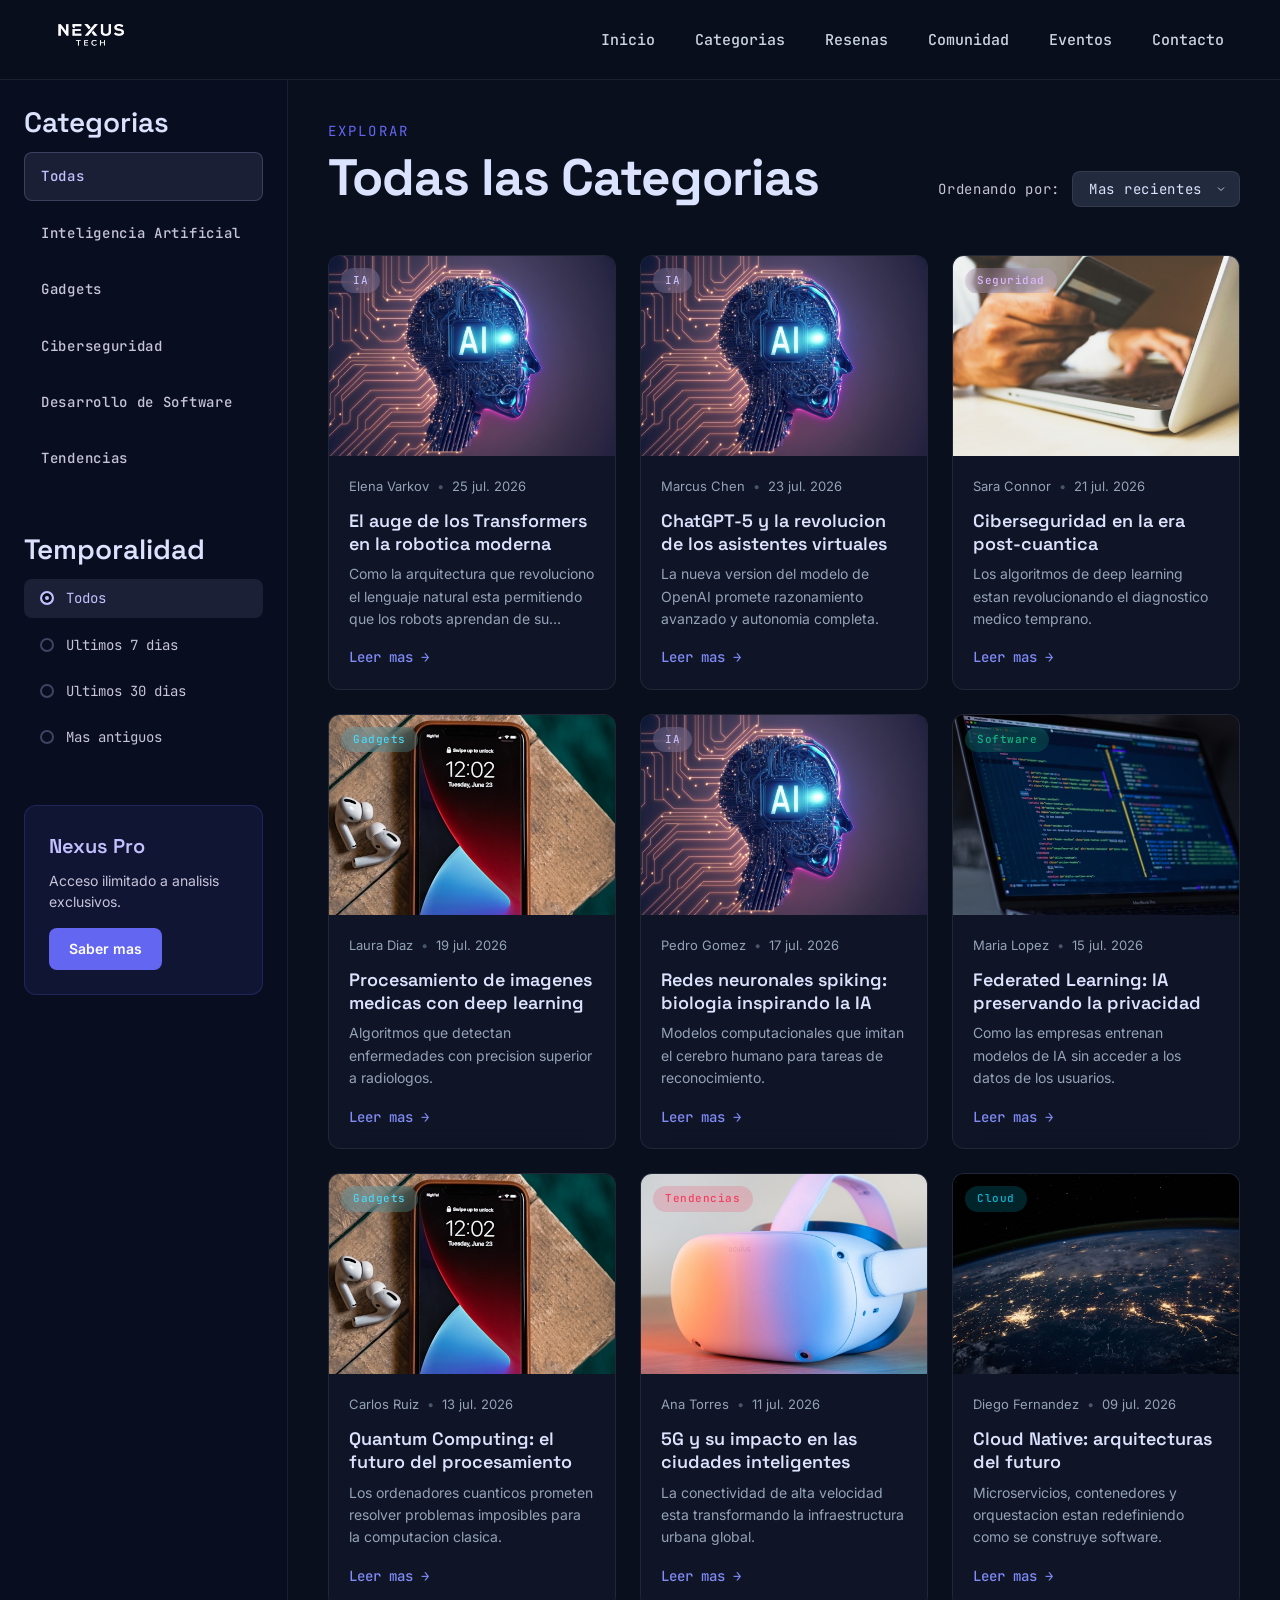
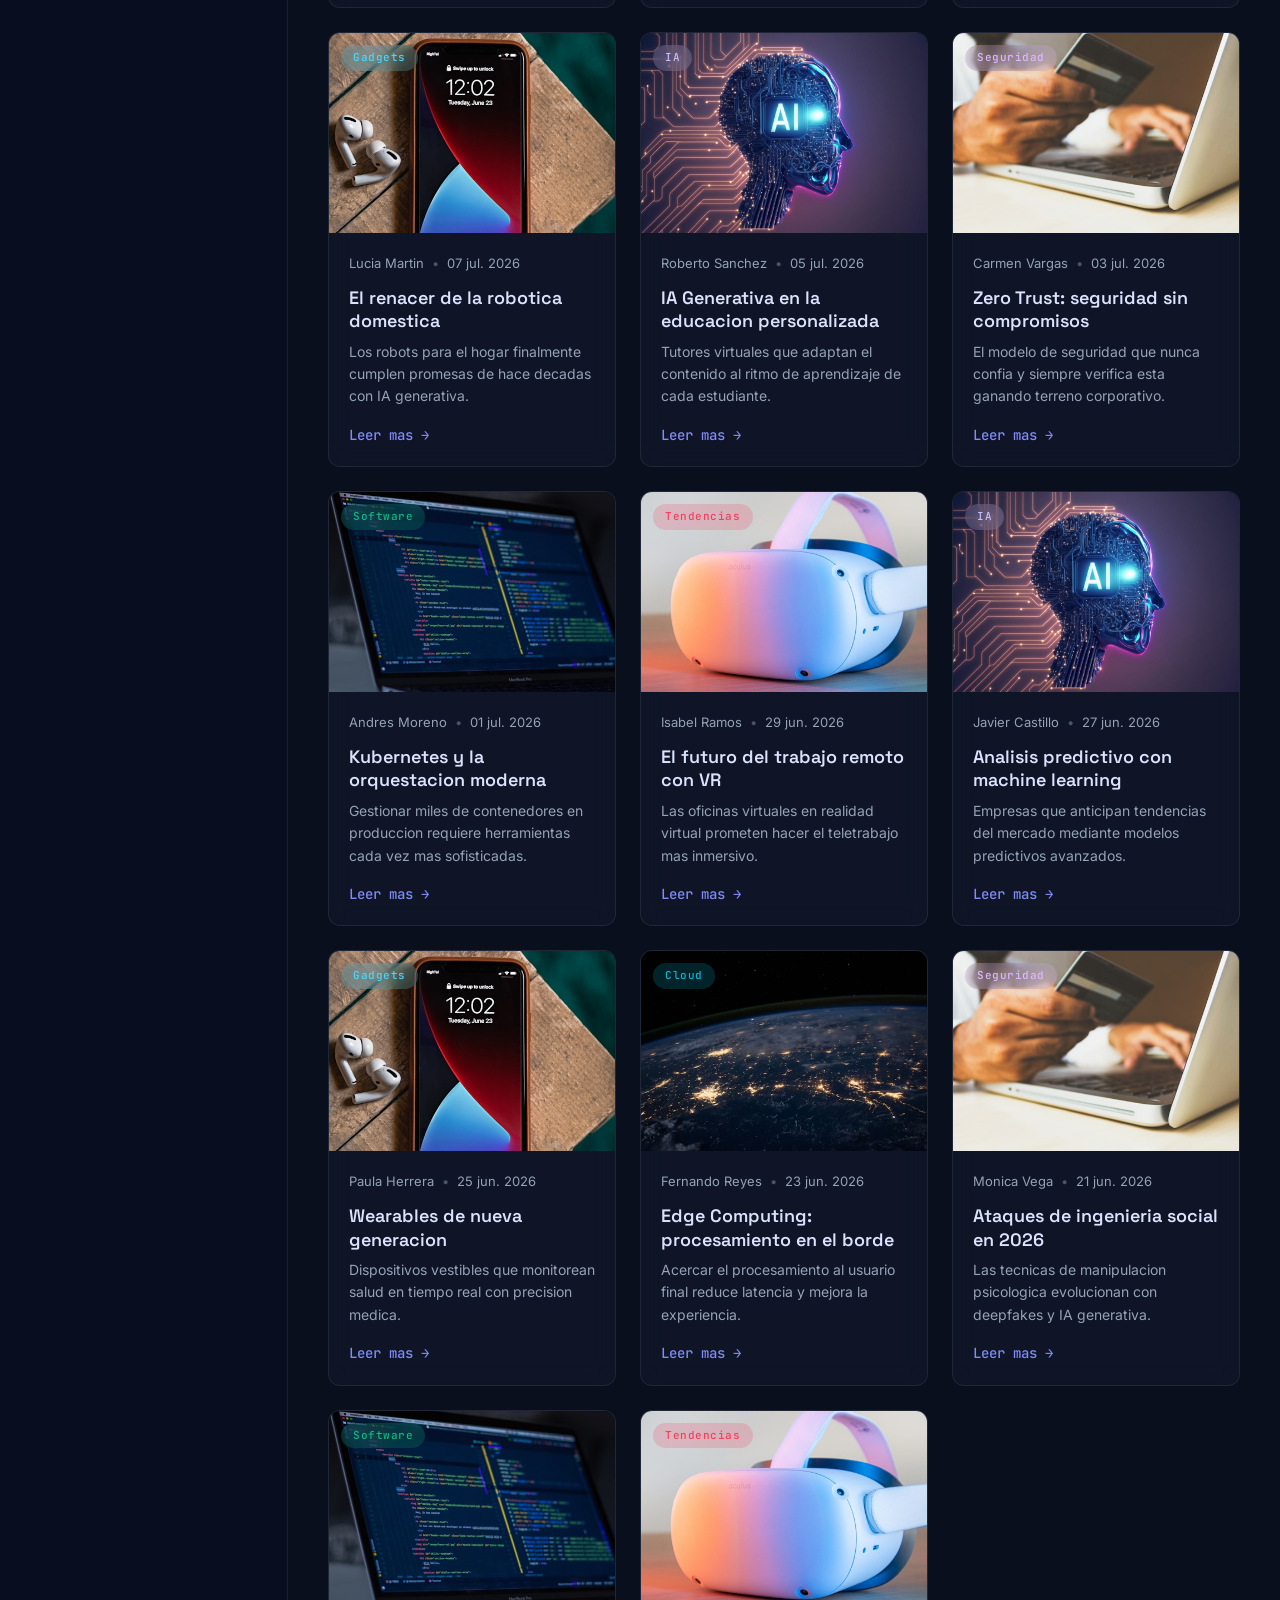
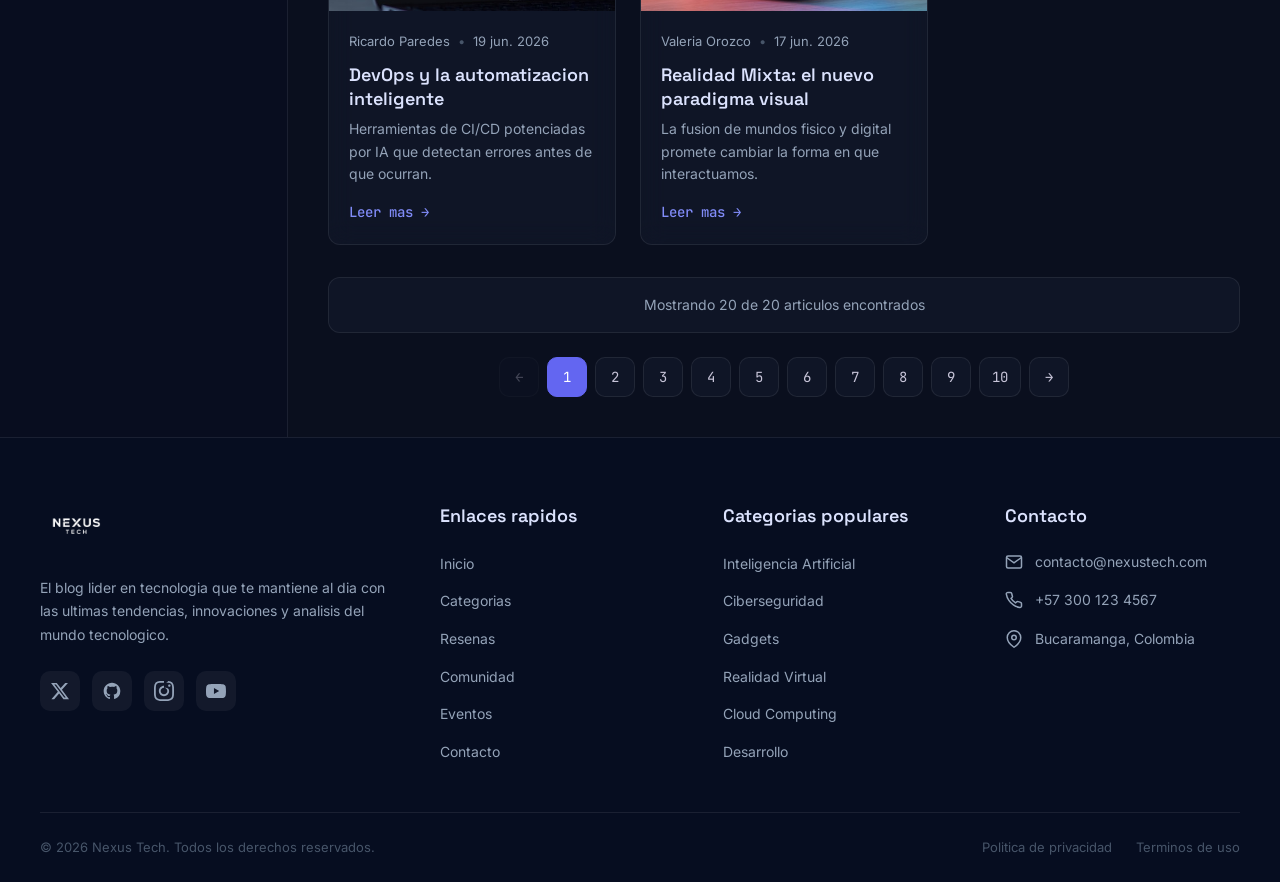
==== commit 50dea02c: "feat: implement NexusTech categories page" ====
--- a/pages/categorias.html
+++ b/pages/categorias.html
@@ -1,31 +1,42 @@
 ﻿<!DOCTYPE html>
 <html lang="es">
-
 <head>
     <meta charset="UTF-8">
     <meta name="viewport" content="width=device-width, initial-scale=1.0">
     <title>Categorias | Nexus Tech</title>
-    <link rel="stylesheet" href="../assets/css/categories.css">
+    <link rel="preconnect" href="https://fonts.googleapis.com">
+    <link rel="preconnect" href="https://fonts.gstatic.com" crossorigin>
+    <link href="https://fonts.googleapis.com/css2?family=Inter:wght@400;500;600;700&family=JetBrains+Mono:wght@400;500;600&family=Space+Grotesk:wght@400;500;600;700&display=swap" rel="stylesheet">
+    <link rel="stylesheet" href="../assets/css/main.css">
+    <link rel="stylesheet" href="../assets/css/layout.css">
+    <link rel="stylesheet" href="../assets/css/components.css">
+    <link rel="stylesheet" href="../assets/css/filters.css">
+    <link rel="stylesheet" href="../assets/css/responsive.css">
 </head>
-
 <body>
+    <input type="checkbox" id="nav-toggle" class="cat-nav-toggle">
     <header class="cat-header">
         <div class="cat-header-container">
             <div class="cat-logo">
                 <a href="../index.html"><img src="../assets/img/logo-sin-fondo.png" alt="Nexus Tech"></a>
             </div>
-            <nav class="cat-nav">
-                <ul class="cat-nav-list">
-                    <li><a href="../index.html" class="cat-nav-link">Inicio</a></li>
-                    <li><a href="categorias.html" class="cat-nav-link">Categorias</a></li>
-                    <li><a href="resenas.html" class="cat-nav-link">Reseñas</a></li>
-                    <li><a href="comunidad.html" class="cat-nav-link">Comunidad</a></li>
-                    <li><a href="eventos.html" class="cat-nav-link">Eventos</a></li>
-                    <li><a href="contacto.html" class="cat-nav-link">Contacto</a></li>
-                </ul>
-            </nav>
+            <label for="nav-toggle" class="cat-hamburger" aria-label="Menu">
+                <span></span>
+                <span></span>
+                <span></span>
+            </label>
         </div>
     </header>
+    <nav class="cat-nav">
+        <ul class="cat-nav-list">
+            <li><a href="../index.html" class="cat-nav-link">Inicio</a></li>
+            <li><a href="categorias.html" class="cat-nav-link">Categorias</a></li>
+            <li><a href="resenas.html" class="cat-nav-link">Resenas</a></li>
+            <li><a href="comunidad.html" class="cat-nav-link">Comunidad</a></li>
+            <li><a href="eventos.html" class="cat-nav-link">Eventos</a></li>
+            <li><a href="contacto.html" class="cat-nav-link">Contacto</a></li>
+        </ul>
+    </nav>
 
     <div class="cat-page-wrapper">
         <aside class="cat-sidebar">
@@ -33,29 +44,28 @@
                 <div>
                     <h3 class="cat-sidebar-title">Categorias</h3>
                     <ul class="cat-filter-list">
-                        <li><label class="cat-filter-btn" for="cat-all"><span>Todas</span></label></li>
-                        <li><label class="cat-filter-btn" for="cat-ia"><span>Inteligencia Artificial</span></label></li>
-                        <li><label class="cat-filter-btn" for="cat-gadgets"><span>Gadgets</span></label></li>
-                        <li><label class="cat-filter-btn" for="cat-security"><span>Ciberseguridad</span></label></li>
-                        <li><label class="cat-filter-btn" for="cat-software"><span>Desarrollo de Software</span></label>
-                        </li>
-                        <li><label class="cat-filter-btn" for="cat-trends"><span>Tendencias</span></label></li>
+                        <li><span class="cat-filter-btn active">Todas</span></li>
+                        <li><span class="cat-filter-btn">Inteligencia Artificial</span></li>
+                        <li><span class="cat-filter-btn">Gadgets</span></li>
+                        <li><span class="cat-filter-btn">Ciberseguridad</span></li>
+                        <li><span class="cat-filter-btn">Desarrollo de Software</span></li>
+                        <li><span class="cat-filter-btn">Tendencias</span></li>
                     </ul>
                 </div>
                 <div>
                     <h3 class="cat-sidebar-title">Temporalidad</h3>
                     <div class="cat-time-list">
-                        <label class="cat-time-label" for="time-all-f"><span>Todos</span></label>
-                        <label class="cat-time-label" for="time-week-f"><span>Últimos 7 días</span></label>
-                        <label class="cat-time-label" for="time-month-f"><span>Últimos 30 días</span></label>
-                        <label class="cat-time-label" for="time-old-f"><span>Más antiguos</span></label>
+                        <span class="cat-time-label active">Todos</span>
+                        <span class="cat-time-label">Ultimos 7 dias</span>
+                        <span class="cat-time-label">Ultimos 30 dias</span>
+                        <span class="cat-time-label">Mas antiguos</span>
                     </div>
                 </div>
                 <div>
                     <div class="cat-promo">
                         <h4 class="cat-promo-title">Nexus Pro</h4>
-                        <p class="cat-promo-text">Acceso ilimitado a análisis exclusivos.</p>
-                        <button class="cat-promo-btn">Saber más</button>
+                        <p class="cat-promo-text">Acceso ilimitado a analisis exclusivos.</p>
+                        <span class="cat-promo-btn">Saber mas</span>
                     </div>
                 </div>
             </div>
@@ -63,6120 +73,964 @@
 
         <div class="cat-main">
             <div class="cat-content">
-                <input type="radio" name="category" id="cat-all" checked
-                    style="position:absolute;width:0;height:0;overflow:hidden;">
-                <input type="radio" name="category" id="cat-ia"
-                    style="position:absolute;width:0;height:0;overflow:hidden;">
-                <input type="radio" name="category" id="cat-gadgets"
-                    style="position:absolute;width:0;height:0;overflow:hidden;">
-                <input type="radio" name="category" id="cat-security"
-                    style="position:absolute;width:0;height:0;overflow:hidden;">
-                <input type="radio" name="category" id="cat-software"
-                    style="position:absolute;width:0;height:0;overflow:hidden;">
-                <input type="radio" name="category" id="cat-trends"
-                    style="position:absolute;width:0;height:0;overflow:hidden;">
-                <input type="radio" name="time" id="time-all-f" checked
-                    style="position:absolute;width:0;height:0;overflow:hidden;">
-                <input type="radio" name="time" id="time-week-f"
-                    style="position:absolute;width:0;height:0;overflow:hidden;">
-                <input type="radio" name="time" id="time-month-f"
-                    style="position:absolute;width:0;height:0;overflow:hidden;">
-                <input type="radio" name="time" id="time-old-f"
-                    style="position:absolute;width:0;height:0;overflow:hidden;">
-
                 <div class="cat-hero">
                     <div>
                         <span class="cat-hero-label">Explorar</span>
-                        <h1 class="cat-hero-title">Todas las Categorías</h1>
+                        <h1 class="cat-hero-title">Todas las Categorias</h1>
                     </div>
                     <div class="cat-sort">
                         <span class="cat-sort-label">Ordenando por:</span>
                         <select class="cat-sort-select">
-                            <option>Más recientes</option>
-                            <option>Más vistos</option>
+                            <option>Mas recientes</option>
+                            <option>Mas vistos</option>
                             <option>Relevancia</option>
                         </select>
                     </div>
                 </div>
-                <div class="cat-page" id="page-1">
-                    <div class="cat-articles-grid">
-                        <article class="cat-card">
-                            <div class="cat-card-img">
-                                <img src="https://images.unsplash.com/photo-1677442136019-21780ecad995?w=640&h=360&fit=crop"
-                                    alt="El auge de los Transformers en la robótica moderna">
-                                <span class="cat-card-badge badge-ia">IA</span>
-                            </div>
-                            <div class="cat-card-content">
-                                <div class="cat-card-meta">
-                                    <span>Elena Varkov</span>
-                                    <span class="cat-card-meta-dot">•</span>
-                                    <span>25 jul. 2026</span>
-                                </div>
-                                <h2 class="cat-card-title">El auge de los Transformers en la robótica moderna</h2>
-                                <p class="cat-card-excerpt">Cómo la arquitectura que revolucionó el lenguaje natural
-                                    está permitiendo que los robots aprendan tareas complejas.</p>
-                                <label for="modal-1" class="cat-card-link">Leer más →</label>
-                            </div>
-                        </article>
-                        <article class="cat-card">
-                            <div class="cat-card-img">
-                                <img src="https://images.unsplash.com/photo-1622979135225-d2ba269cf1ac?w=640&h=360&fit=crop"
-                                    alt="ChatGPT-5 y la revolución de los asistentes virtuales">
-                                <span class="cat-card-badge badge-gadgets">Gadgets</span>
-                            </div>
-                            <div class="cat-card-content">
-                                <div class="cat-card-meta">
-                                    <span>Marcus Chen</span>
-                                    <span class="cat-card-meta-dot">•</span>
-                                    <span>23 jul. 2026</span>
-                                </div>
-                                <h2 class="cat-card-title">ChatGPT-5 y la revolución de los asistentes virtuales</h2>
-                                <p class="cat-card-excerpt">La nueva versión del modelo de OpenAI promete razonamiento
-                                    avanzado y autonomía total.</p>
-                                <label for="modal-2" class="cat-card-link">Leer más →</label>
-                            </div>
-                        </article>
-                        <article class="cat-card">
-                            <div class="cat-card-img">
-                                <img src="https://images.unsplash.com/photo-1563013544-824ae1b704d3?w=640&h=360&fit=crop"
-                                    alt="Redes neuronales y su impacto en la medicina">
-                                <span class="cat-card-badge badge-security">Seguridad</span>
-                            </div>
-                            <div class="cat-card-content">
-                                <div class="cat-card-meta">
-                                    <span>Sara Connor</span>
-                                    <span class="cat-card-meta-dot">•</span>
-                                    <span>21 jul. 2026</span>
-                                </div>
-                                <h2 class="cat-card-title">Redes neuronales y su impacto en la medicina</h2>
-                                <p class="cat-card-excerpt">Los algoritmos de deep learning están revolucionando el
-                                    diagnóstico médico temprano.</p>
-                                <label for="modal-3" class="cat-card-link">Leer más →</label>
-                            </div>
-                        </article>
-                        <article class="cat-card">
-                            <div class="cat-card-img">
-                                <img src="https://images.unsplash.com/photo-1555066931-4365d14bab8c?w=640&h=360&fit=crop"
-                                    alt="IA generativa: cómo está cambiando el diseño gráfico">
-                                <span class="cat-card-badge badge-software">Software</span>
-                            </div>
-                            <div class="cat-card-content">
-                                <div class="cat-card-meta">
-                                    <span>Ana Li</span>
-                                    <span class="cat-card-meta-dot">•</span>
-                                    <span>19 jul. 2026</span>
-                                </div>
-                                <h2 class="cat-card-title">IA generativa: cómo está cambiando el diseño gráfico</h2>
-                                <p class="cat-card-excerpt">Herramientas como Midjourney y DALL-E están transformando la
-                                    industria creativa.</p>
-                                <label for="modal-4" class="cat-card-link">Leer más →</label>
-                            </div>
-                        </article>
-                        <article class="cat-card">
-                            <div class="cat-card-img">
-                                <img src="https://images.unsplash.com/photo-1504868584819-f8e8b4b6d7e3?w=640&h=360&fit=crop"
-                                    alt="IA Explicable: entendiendo las decisiones de los algoritmos">
-                                <span class="cat-card-badge badge-trends">Tendencias</span>
-                            </div>
-                            <div class="cat-card-content">
-                                <div class="cat-card-meta">
-                                    <span>Tomas Ford</span>
-                                    <span class="cat-card-meta-dot">•</span>
-                                    <span>17 jul. 2026</span>
-                                </div>
-                                <h2 class="cat-card-title">IA Explicable: entendiendo las decisiones de los algoritmos
-                                </h2>
-                                <p class="cat-card-excerpt">Por qué necesitamos modelos transparentes en sectores
-                                    críticos.</p>
-                                <label for="modal-5" class="cat-card-link">Leer más →</label>
-                            </div>
-                        </article>
-                        <article class="cat-card">
-                            <div class="cat-card-img">
-                                <img src="https://images.unsplash.com/photo-1451187580459-43490279c0fa?w=640&h=360&fit=crop"
-                                    alt="Detección de deepfakes: la batalla por la verdad">
-                                <span class="cat-card-badge badge-cloud">Cloud</span>
-                            </div>
-                            <div class="cat-card-content">
-                                <div class="cat-card-meta">
-                                    <span>Julian Ray</span>
-                                    <span class="cat-card-meta-dot">•</span>
-                                    <span>15 jul. 2026</span>
-                                </div>
-                                <h2 class="cat-card-title">Detección de deepfakes: la batalla por la verdad</h2>
-                                <p class="cat-card-excerpt">Cómo la IA está aprendiendo a identificar contenido
-                                    sintético.</p>
-                                <label for="modal-6" class="cat-card-link">Leer más →</label>
-                            </div>
-                        </article>
-                        <article class="cat-card">
-                            <div class="cat-card-img">
-                                <img src="https://images.unsplash.com/photo-1485827404703-89b55fcc595e?w=640&h=360&fit=crop"
-                                    alt="Redes neuronales spiking: biología inspirando la IA">
-                                <span class="cat-card-badge badge-ia">IA</span>
-                            </div>
-                            <div class="cat-card-content">
-                                <div class="cat-card-meta">
-                                    <span>Pedro Gomez</span>
-                                    <span class="cat-card-meta-dot">•</span>
-                                    <span>13 jul. 2026</span>
-                                </div>
-                                <h2 class="cat-card-title">Redes neuronales spiking: biología inspirando la IA</h2>
-                                <p class="cat-card-excerpt">Modelos computacionales que imitan el cerebro humano.</p>
-                                <label for="modal-7" class="cat-card-link">Leer más →</label>
-                            </div>
-                        </article>
-                        <article class="cat-card">
-                            <div class="cat-card-img">
-                                <img src="https://images.unsplash.com/photo-1518770660439-4636190af475?w=640&h=360&fit=crop"
-                                    alt="Procesamiento de imágenes médicas con deep learning">
-                                <span class="cat-card-badge badge-gadgets">Gadgets</span>
-                            </div>
-                            <div class="cat-card-content">
-                                <div class="cat-card-meta">
-                                    <span>Laura Diaz</span>
-                                    <span class="cat-card-meta-dot">•</span>
-                                    <span>11 jul. 2026</span>
-                                </div>
-                                <h2 class="cat-card-title">Procesamiento de imágenes médicas con deep learning</h2>
-                                <p class="cat-card-excerpt">Algoritmos que detectan enfermedades con precisión superior
-                                    a radiólogos.</p>
-                                <label for="modal-8" class="cat-card-link">Leer más →</label>
-                            </div>
-                        </article>
-                        <article class="cat-card">
-                            <div class="cat-card-img">
-                                <img src="https://images.unsplash.com/photo-1550751827-4bd374c3f58b?w=640&h=360&fit=crop"
-                                    alt="Sistemas de recomendación: personalización extrema">
-                                <span class="cat-card-badge badge-security">Seguridad</span>
-                            </div>
-                            <div class="cat-card-content">
-                                <div class="cat-card-meta">
-                                    <span>Carlos Ruiz</span>
-                                    <span class="cat-card-meta-dot">•</span>
-                                    <span>09 jul. 2026</span>
-                                </div>
-                                <h2 class="cat-card-title">Sistemas de recomendación: personalización extrema</h2>
-                                <p class="cat-card-excerpt">Cómo Netflix, Spotify y Amazon nos conocen mejor que
-                                    nosotros mismos.</p>
-                                <label for="modal-9" class="cat-card-link">Leer más →</label>
-                            </div>
-                        </article>
-                    </div>
-                    <div class="cat-info-bar">
-                        <p class="cat-info-text">Mostrando 9 de 124 articulos encontrados</p>
-                    </div>
-                    <div class="cat-pagination">
-                        <span class="cat-page-btn disabled" style="pointer-events:none;opacity:0.3;">←</span>
-                        <a href="#page-1" class="cat-page-btn active">1</a>
-                        <a href="#page-2" class="cat-page-btn">2</a>
-                        <a href="#page-3" class="cat-page-btn">3</a>
-                        <span class="cat-page-dots">...</span>
-                        <a href="#page-14" class="cat-page-btn">14</a>
-                        <a href="#page-2" class="cat-page-btn">→</a>
-                    </div>
-                </div>
-
-                <div class="cat-page" id="page-2">
-                    <div class="cat-articles-grid">
-                        <article class="cat-card">
-                            <div class="cat-card-img">
-                                <img src="https://images.unsplash.com/photo-1517694712202-14dd9538aa97?w=640&h=360&fit=crop"
-                                    alt="Federated Learning: IA preservando la privacidad">
-                                <span class="cat-card-badge badge-software">Software</span>
-                            </div>
-                            <div class="cat-card-content">
-                                <div class="cat-card-meta">
-                                    <span>Maria Lopez</span>
-                                    <span class="cat-card-meta-dot">•</span>
-                                    <span>07 jul. 2026</span>
-                                </div>
-                                <h2 class="cat-card-title">Federated Learning: IA preservando la privacidad</h2>
-                                <p class="cat-card-excerpt">Entrenar modelos sin centralizar datos sensibles.</p>
-                                <label for="modal-10" class="cat-card-link">Leer más →</label>
-                            </div>
-                        </article>
-                        <article class="cat-card">
-                            <div class="cat-card-img">
-                                <img src="https://images.unsplash.com/photo-1535223289827-42f1e9919769?w=640&h=360&fit=crop"
-                                    alt="Analizamos las nuevas gafas de realidad mixta NeuralView">
-                                <span class="cat-card-badge badge-trends">Tendencias</span>
-                            </div>
-                            <div class="cat-card-content">
-                                <div class="cat-card-meta">
-                                    <span>Andres Martinez</span>
-                                    <span class="cat-card-meta-dot">•</span>
-                                    <span>05 jul. 2026</span>
-                                </div>
-                                <h2 class="cat-card-title">Analizamos las nuevas gafas de realidad mixta NeuralView</h2>
-                                <p class="cat-card-excerpt">Un análisis profundo del hardware que promete difuminar la
-                                    línea entre lo digital y lo físico.</p>
-                                <label for="modal-11" class="cat-card-link">Leer más →</label>
-                            </div>
-                        </article>
-                        <article class="cat-card">
-                            <div class="cat-card-img">
-                                <img src="https://images.unsplash.com/photo-1519389950473-47ba0277781c?w=640&h=360&fit=crop"
-                                    alt="Los procesadores cuánticos ya son una realidad">
-                                <span class="cat-card-badge badge-cloud">Cloud</span>
-                            </div>
-                            <div class="cat-card-content">
-                                <div class="cat-card-meta">
-                                    <span>Diego Sanchez</span>
-                                    <span class="cat-card-meta-dot">•</span>
-                                    <span>03 jul. 2026</span>
-                                </div>
-                                <h2 class="cat-card-title">Los procesadores cuánticos ya son una realidad</h2>
-                                <p class="cat-card-excerpt">IBM y Google compiten por la supremacía cuántica con chips
-                                    de 1000 qubits.</p>
-                                <label for="modal-12" class="cat-card-link">Leer más →</label>
-                            </div>
-                        </article>
-                        <article class="cat-card">
-                            <div class="cat-card-img">
-                                <img src="https://images.unsplash.com/photo-1526374965328-7f61d4dc18c5?w=640&h=360&fit=crop"
-                                    alt="Tablets para creativos: las mejores opciones de 2026">
-                                <span class="cat-card-badge badge-ia">IA</span>
-                            </div>
-                            <div class="cat-card-content">
-                                <div class="cat-card-meta">
-                                    <span>Lucia Fernandez</span>
-                                    <span class="cat-card-meta-dot">•</span>
-                                    <span>01 jul. 2026</span>
-                                </div>
-                                <h2 class="cat-card-title">Tablets para creativos: las mejores opciones de 2026</h2>
-                                <p class="cat-card-excerpt">Comparativa de tablets con stylus para diseñadores y
-                                    artistas digitales.</p>
-                                <label for="modal-13" class="cat-card-link">Leer más →</label>
-                            </div>
-                        </article>
-                        <article class="cat-card">
-                            <div class="cat-card-img">
-                                <img src="https://images.unsplash.com/photo-1611532736597-de2d4265fba3?w=640&h=360&fit=crop"
-                                    alt="Smartphones plegables: la guerra por la innovación">
-                                <span class="cat-card-badge badge-gadgets">Gadgets</span>
-                            </div>
-                            <div class="cat-card-content">
-                                <div class="cat-card-meta">
-                                    <span>Roberto Garcia</span>
-                                    <span class="cat-card-meta-dot">•</span>
-                                    <span>29 jun. 2026</span>
-                                </div>
-                                <h2 class="cat-card-title">Smartphones plegables: la guerra por la innovación</h2>
-                                <p class="cat-card-excerpt">Samsung, Huawei y Apple compiten por el mercado de
-                                    dispositivos flexibles.</p>
-                                <label for="modal-14" class="cat-card-link">Leer más →</label>
-                            </div>
-                        </article>
-                        <article class="cat-card">
-                            <div class="cat-card-img">
-                                <img src="https://images.unsplash.com/photo-1558494949-ef010cbdcc31?w=640&h=360&fit=crop"
-                                    alt="Wearables de salud: el futuro preventivo">
-                                <span class="cat-card-badge badge-security">Seguridad</span>
-                            </div>
-                            <div class="cat-card-content">
-                                <div class="cat-card-meta">
-                                    <span>Valeria Torres</span>
-                                    <span class="cat-card-meta-dot">•</span>
-                                    <span>27 jun. 2026</span>
-                                </div>
-                                <h2 class="cat-card-title">Wearables de salud: el futuro preventivo</h2>
-                                <p class="cat-card-excerpt">Los dispositivos vestibles están revolucionando la
-                                    monitorización de la salud.</p>
-                                <label for="modal-15" class="cat-card-link">Leer más →</label>
-                            </div>
-                        </article>
-                        <article class="cat-card">
-                            <div class="cat-card-img">
-                                <img src="https://images.unsplash.com/photo-1620712943543-cc4b518ea2ba?w=640&h=360&fit=crop"
-                                    alt="Las mejores laptops para programadores en 2026">
-                                <span class="cat-card-badge badge-software">Software</span>
-                            </div>
-                            <div class="cat-card-content">
-                                <div class="cat-card-meta">
-                                    <span>Fernando Ruiz</span>
-                                    <span class="cat-card-meta-dot">•</span>
-                                    <span>25 jun. 2026</span>
-                                </div>
-                                <h2 class="cat-card-title">Las mejores laptops para programadores en 2026</h2>
-                                <p class="cat-card-excerpt">Comparativa completa de los mejores equipos para desarrollo
-                                    de software.</p>
-                                <label for="modal-16" class="cat-card-link">Leer más →</label>
-                            </div>
-                        </article>
-                        <article class="cat-card">
-                            <div class="cat-card-img">
-                                <img src="https://images.unsplash.com/photo-1546054454-aa26e2b734c7?w=640&h=360&fit=crop"
-                                    alt="Auriculares con cancelación de ruido: los mejores de 2026">
-                                <span class="cat-card-badge badge-trends">Tendencias</span>
-                            </div>
-                            <div class="cat-card-content">
-                                <div class="cat-card-meta">
-                                    <span>Camila Herrera</span>
-                                    <span class="cat-card-meta-dot">•</span>
-                                    <span>23 jun. 2026</span>
-                                </div>
-                                <h2 class="cat-card-title">Auriculares con cancelación de ruido: los mejores de 2026
-                                </h2>
-                                <p class="cat-card-excerpt">Los auriculares que dominan el mercado de audio premium.</p>
-                                <label for="modal-17" class="cat-card-link">Leer más →</label>
-                            </div>
-                        </article>
-                        <article class="cat-card">
-                            <div class="cat-card-img">
-                                <img src="https://images.unsplash.com/photo-1550439062-609e1531270e?w=640&h=360&fit=crop"
-                                    alt="Altavoces inteligentes: el centro del hogar conectado">
-                                <span class="cat-card-badge badge-cloud">Cloud</span>
-                            </div>
-                            <div class="cat-card-content">
-                                <div class="cat-card-meta">
-                                    <span>Daniel Rojas</span>
-                                    <span class="cat-card-meta-dot">•</span>
-                                    <span>21 jun. 2026</span>
-                                </div>
-                                <h2 class="cat-card-title">Altavoces inteligentes: el centro del hogar conectado</h2>
-                                <p class="cat-card-excerpt">Alexa, Google Home y Siri: comparativa de asistentes para el
-                                    hogar.</p>
-                                <label for="modal-18" class="cat-card-link">Leer más →</label>
-                            </div>
-                        </article>
-                    </div>
-                    <div class="cat-info-bar">
-                        <p class="cat-info-text">Mostrando 18 de 124 articulos encontrados</p>
-                    </div>
-                    <div class="cat-pagination">
-                        <a href="#page-1" class="cat-page-btn">←</a>
-
-                        <a href="#page-1" class="cat-page-btn">1</a>
-                        <a href="#page-2" class="cat-page-btn active">2</a>
-                        <a href="#page-3" class="cat-page-btn">3</a>
-                        <a href="#page-4" class="cat-page-btn">4</a>
-                        <span class="cat-page-dots">...</span>
-                        <a href="#page-14" class="cat-page-btn">14</a>
-                        <a href="#page-3" class="cat-page-btn">→</a>
-                    </div>
-                </div>
-
-                <div class="cat-page" id="page-3">
-                    <div class="cat-articles-grid">
-                        <article class="cat-card">
-                            <div class="cat-card-img">
-                                <img src="https://images.unsplash.com/photo-1501504905252-473c47e087f8?w=640&h=360&fit=crop"
-                                    alt="Monitores ultrawide: productividad sin límites">
-                                <span class="cat-card-badge badge-ia">IA</span>
-                            </div>
-                            <div class="cat-card-content">
-                                <div class="cat-card-meta">
-                                    <span>Isabella Torres</span>
-                                    <span class="cat-card-meta-dot">•</span>
-                                    <span>19 jun. 2026</span>
-                                </div>
-                                <h2 class="cat-card-title">Monitores ultrawide: productividad sin límites</h2>
-                                <p class="cat-card-excerpt">Los mejores monitores panorámicos para profesionales y
-                                    gamers.</p>
-                                <label for="modal-19" class="cat-card-link">Leer más →</label>
-                            </div>
-                        </article>
-                        <article class="cat-card">
-                            <div class="cat-card-img">
-                                <img src="https://images.unsplash.com/photo-1522202176988-66273c2fd55f?w=640&h=360&fit=crop"
-                                    alt="Zero Trust: Por qué el perímetro de red ha muerto">
-                                <span class="cat-card-badge badge-gadgets">Gadgets</span>
-                            </div>
-                            <div class="cat-card-content">
-                                <div class="cat-card-meta">
-                                    <span>Javier Moreno</span>
-                                    <span class="cat-card-meta-dot">•</span>
-                                    <span>17 jun. 2026</span>
-                                </div>
-                                <h2 class="cat-card-title">Zero Trust: Por qué el perímetro de red ha muerto</h2>
-                                <p class="cat-card-excerpt">Las empresas están abandonando las VPNs en favor de
-                                    arquitecturas de confianza cero.</p>
-                                <label for="modal-20" class="cat-card-link">Leer más →</label>
-                            </div>
-                        </article>
-                        <article class="cat-card">
-                            <div class="cat-card-img">
-                                <img src="https://images.unsplash.com/photo-1677442136019-21780ecad995?w=640&h=360&fit=crop"
-                                    alt="Ransomware: cómo proteger tu empresa en 2026">
-                                <span class="cat-card-badge badge-security">Seguridad</span>
-                            </div>
-                            <div class="cat-card-content">
-                                <div class="cat-card-meta">
-                                    <span>Patricia Vargas</span>
-                                    <span class="cat-card-meta-dot">•</span>
-                                    <span>15 jun. 2026</span>
-                                </div>
-                                <h2 class="cat-card-title">Ransomware: cómo proteger tu empresa en 2026</h2>
-                                <p class="cat-card-excerpt">Los ataques de ransomware crecen un 300% anual. Conoce las
-                                    estrategias de defensa.</p>
-                                <label for="modal-21" class="cat-card-link">Leer más →</label>
-                            </div>
-                        </article>
-                        <article class="cat-card">
-                            <div class="cat-card-img">
-                                <img src="https://images.unsplash.com/photo-1622979135225-d2ba269cf1ac?w=640&h=360&fit=crop"
-                                    alt="Ethical Hacking: la carrera con más demanda">
-                                <span class="cat-card-badge badge-software">Software</span>
-                            </div>
-                            <div class="cat-card-content">
-                                <div class="cat-card-meta">
-                                    <span>Alejandro Diaz</span>
-                                    <span class="cat-card-meta-dot">•</span>
-                                    <span>13 jun. 2026</span>
-                                </div>
-                                <h2 class="cat-card-title">Ethical Hacking: la carrera con más demanda</h2>
-                                <p class="cat-card-excerpt">Cómo convertirte en hacker ético y qué certificaciones
-                                    necesitas.</p>
-                                <label for="modal-22" class="cat-card-link">Leer más →</label>
-                            </div>
-                        </article>
-                        <article class="cat-card">
-                            <div class="cat-card-img">
-                                <img src="https://images.unsplash.com/photo-1563013544-824ae1b704d3?w=640&h=360&fit=crop"
-                                    alt="Phishing avanzado: cómo detectar amenazas modernas">
-                                <span class="cat-card-badge badge-trends">Tendencias</span>
-                            </div>
-                            <div class="cat-card-content">
-                                <div class="cat-card-meta">
-                                    <span>Sofia Ramirez</span>
-                                    <span class="cat-card-meta-dot">•</span>
-                                    <span>11 jun. 2026</span>
-                                </div>
-                                <h2 class="cat-card-title">Phishing avanzado: cómo detectar amenazas modernas</h2>
-                                <p class="cat-card-excerpt">Las técnicas de ingeniería social se vuelven cada vez más
-                                    sofisticadas.</p>
-                                <label for="modal-23" class="cat-card-link">Leer más →</label>
-                            </div>
-                        </article>
-                        <article class="cat-card">
-                            <div class="cat-card-img">
-                                <img src="https://images.unsplash.com/photo-1555066931-4365d14bab8c?w=640&h=360&fit=crop"
-                                    alt="Seguridad en la nube: mejores prácticas">
-                                <span class="cat-card-badge badge-cloud">Cloud</span>
-                            </div>
-                            <div class="cat-card-content">
-                                <div class="cat-card-meta">
-                                    <span>Gabriel Torres</span>
-                                    <span class="cat-card-meta-dot">•</span>
-                                    <span>09 jun. 2026</span>
-                                </div>
-                                <h2 class="cat-card-title">Seguridad en la nube: mejores prácticas</h2>
-                                <p class="cat-card-excerpt">Protege tus datos en entornos cloud con estas estrategias
-                                    esenciales.</p>
-                                <label for="modal-24" class="cat-card-link">Leer más →</label>
-                            </div>
-                        </article>
-                        <article class="cat-card">
-                            <div class="cat-card-img">
-                                <img src="https://images.unsplash.com/photo-1504868584819-f8e8b4b6d7e3?w=640&h=360&fit=crop"
-                                    alt="SIEM: seguridad inteligente en tiempo real">
-                                <span class="cat-card-badge badge-ia">IA</span>
-                            </div>
-                            <div class="cat-card-content">
-                                <div class="cat-card-meta">
-                                    <span>Laura Martinez</span>
-                                    <span class="cat-card-meta-dot">•</span>
-                                    <span>07 jun. 2026</span>
-                                </div>
-                                <h2 class="cat-card-title">SIEM: seguridad inteligente en tiempo real</h2>
-                                <p class="cat-card-excerpt">Sistemas de gestión de eventos e información de seguridad.
-                                </p>
-                                <label for="modal-25" class="cat-card-link">Leer más →</label>
-                            </div>
-                        </article>
-                        <article class="cat-card">
-                            <div class="cat-card-img">
-                                <img src="https://images.unsplash.com/photo-1451187580459-43490279c0fa?w=640&h=360&fit=crop"
-                                    alt="Ciberseguridad industrial: protegiendo el sector crítico">
-                                <span class="cat-card-badge badge-gadgets">Gadgets</span>
-                            </div>
-                            <div class="cat-card-content">
-                                <div class="cat-card-meta">
-                                    <span>Ricardo Pena</span>
-                                    <span class="cat-card-meta-dot">•</span>
-                                    <span>05 jun. 2026</span>
-                                </div>
-                                <h2 class="cat-card-title">Ciberseguridad industrial: protegiendo el sector crítico</h2>
-                                <p class="cat-card-excerpt">Las infraestructuras críticas necesitan protección
-                                    especializada.</p>
-                                <label for="modal-26" class="cat-card-link">Leer más →</label>
-                            </div>
-                        </article>
-                        <article class="cat-card">
-                            <div class="cat-card-img">
-                                <img src="https://images.unsplash.com/photo-1485827404703-89b55fcc595e?w=640&h=360&fit=crop"
-                                    alt="Pentesting: metodologías y herramientas">
-                                <span class="cat-card-badge badge-security">Seguridad</span>
-                            </div>
-                            <div class="cat-card-content">
-                                <div class="cat-card-meta">
-                                    <span>Carmen Solis</span>
-                                    <span class="cat-card-meta-dot">•</span>
-                                    <span>03 jun. 2026</span>
-                                </div>
-                                <h2 class="cat-card-title">Pentesting: metodologías y herramientas</h2>
-                                <p class="cat-card-excerpt">Guía completa para realizar pruebas de penetración éticas.
-                                </p>
-                                <label for="modal-27" class="cat-card-link">Leer más →</label>
-                            </div>
-                        </article>
-                    </div>
-                    <div class="cat-info-bar">
-                        <p class="cat-info-text">Mostrando 27 de 124 articulos encontrados</p>
-                    </div>
-                    <div class="cat-pagination">
-                        <a href="#page-2" class="cat-page-btn">←</a>
-
-                        <a href="#page-1" class="cat-page-btn">1</a>
-                        <a href="#page-2" class="cat-page-btn">2</a>
-                        <a href="#page-3" class="cat-page-btn active">3</a>
-                        <a href="#page-4" class="cat-page-btn">4</a>
-                        <a href="#page-5" class="cat-page-btn">5</a>
-                        <span class="cat-page-dots">...</span>
-                        <a href="#page-14" class="cat-page-btn">14</a>
-                        <a href="#page-4" class="cat-page-btn">→</a>
-                    </div>
-                </div>
-
-                <div class="cat-page" id="page-4">
-                    <div class="cat-articles-grid">
-                        <article class="cat-card">
-                            <div class="cat-card-img">
-                                <img src="https://images.unsplash.com/photo-1518770660439-4636190af475?w=640&h=360&fit=crop"
-                                    alt="Supply chain attacks: la amenaza invisible">
-                                <span class="cat-card-badge badge-software">Software</span>
-                            </div>
-                            <div class="cat-card-content">
-                                <div class="cat-card-meta">
-                                    <span>Andrea Ruiz</span>
-                                    <span class="cat-card-meta-dot">•</span>
-                                    <span>01 jun. 2026</span>
-                                </div>
-                                <h2 class="cat-card-title">Supply chain attacks: la amenaza invisible</h2>
-                                <p class="cat-card-excerpt">Cómo los atacantes comprometen software a través de
-                                    dependencias de terceros.</p>
-                                <label for="modal-28" class="cat-card-link">Leer más →</label>
-                            </div>
-                        </article>
-                        <article class="cat-card">
-                            <div class="cat-card-img">
-                                <img src="https://images.unsplash.com/photo-1550751827-4bd374c3f58b?w=640&h=360&fit=crop"
-                                    alt="WebAssembly: ¿El fin del dominio de JavaScript?">
-                                <span class="cat-card-badge badge-trends">Tendencias</span>
-                            </div>
-                            <div class="cat-card-content">
-                                <div class="cat-card-meta">
-                                    <span>Sebastian Torres</span>
-                                    <span class="cat-card-meta-dot">•</span>
-                                    <span>30 may. 2026</span>
-                                </div>
-                                <h2 class="cat-card-title">WebAssembly: ¿El fin del dominio de JavaScript?</h2>
-                                <p class="cat-card-excerpt">WASM está permitiendo llevar aplicaciones de escritorio de
-                                    alto rendimiento al navegador.</p>
-                                <label for="modal-29" class="cat-card-link">Leer más →</label>
-                            </div>
-                        </article>
-                        <article class="cat-card">
-                            <div class="cat-card-img">
-                                <img src="https://images.unsplash.com/photo-1517694712202-14dd9538aa97?w=640&h=360&fit=crop"
-                                    alt="Rust: el lenguaje que está reemplazando a C++">
-                                <span class="cat-card-badge badge-cloud">Cloud</span>
-                            </div>
-                            <div class="cat-card-content">
-                                <div class="cat-card-meta">
-                                    <span>Daniel Herrera</span>
-                                    <span class="cat-card-meta-dot">•</span>
-                                    <span>28 may. 2026</span>
-                                </div>
-                                <h2 class="cat-card-title">Rust: el lenguaje que está reemplazando a C++</h2>
-                                <p class="cat-card-excerpt">Por qué empresas como Microsoft y Amazon migran sistemas
-                                    críticos a Rust.</p>
-                                <label for="modal-30" class="cat-card-link">Leer más →</label>
-                            </div>
-                        </article>
-                        <article class="cat-card">
-                            <div class="cat-card-img">
-                                <img src="https://images.unsplash.com/photo-1535223289827-42f1e9919769?w=640&h=360&fit=crop"
-                                    alt="DevOps y CI/CD: automatiza tu flujo de trabajo">
-                                <span class="cat-card-badge badge-ia">IA</span>
-                            </div>
-                            <div class="cat-card-content">
-                                <div class="cat-card-meta">
-                                    <span>Elena Varkov</span>
-                                    <span class="cat-card-meta-dot">•</span>
-                                    <span>26 may. 2026</span>
-                                </div>
-                                <h2 class="cat-card-title">DevOps y CI/CD: automatiza tu flujo de trabajo</h2>
-                                <p class="cat-card-excerpt">Las mejores prácticas para implementar integración continua.
-                                </p>
-                                <label for="modal-31" class="cat-card-link">Leer más →</label>
-                            </div>
-                        </article>
-                        <article class="cat-card">
-                            <div class="cat-card-img">
-                                <img src="https://images.unsplash.com/photo-1519389950473-47ba0277781c?w=640&h=360&fit=crop"
-                                    alt="Arquitectura hexagonal en la práctica">
-                                <span class="cat-card-badge badge-gadgets">Gadgets</span>
-                            </div>
-                            <div class="cat-card-content">
-                                <div class="cat-card-meta">
-                                    <span>Marcus Chen</span>
-                                    <span class="cat-card-meta-dot">•</span>
-                                    <span>24 may. 2026</span>
-                                </div>
-                                <h2 class="cat-card-title">Arquitectura hexagonal en la práctica</h2>
-                                <p class="cat-card-excerpt">Cómo implementar Clean Architecture en proyectos reales.</p>
-                                <label for="modal-32" class="cat-card-link">Leer más →</label>
-                            </div>
-                        </article>
-                        <article class="cat-card">
-                            <div class="cat-card-img">
-                                <img src="https://images.unsplash.com/photo-1526374965328-7f61d4dc18c5?w=640&h=360&fit=crop"
-                                    alt="Docker en producción: mejores prácticas">
-                                <span class="cat-card-badge badge-security">Seguridad</span>
-                            </div>
-                            <div class="cat-card-content">
-                                <div class="cat-card-meta">
-                                    <span>Sara Connor</span>
-                                    <span class="cat-card-meta-dot">•</span>
-                                    <span>22 may. 2026</span>
-                                </div>
-                                <h2 class="cat-card-title">Docker en producción: mejores prácticas</h2>
-                                <p class="cat-card-excerpt">Cómo containerizar aplicaciones de forma segura y eficiente.
-                                </p>
-                                <label for="modal-33" class="cat-card-link">Leer más →</label>
-                            </div>
-                        </article>
-                        <article class="cat-card">
-                            <div class="cat-card-img">
-                                <img src="https://images.unsplash.com/photo-1611532736597-de2d4265fba3?w=640&h=360&fit=crop"
-                                    alt="GraphQL vs REST: ¿cuándo usar cada uno?">
-                                <span class="cat-card-badge badge-software">Software</span>
-                            </div>
-                            <div class="cat-card-content">
-                                <div class="cat-card-meta">
-                                    <span>Ana Li</span>
-                                    <span class="cat-card-meta-dot">•</span>
-                                    <span>20 may. 2026</span>
-                                </div>
-                                <h2 class="cat-card-title">GraphQL vs REST: ¿cuándo usar cada uno?</h2>
-                                <p class="cat-card-excerpt">Las ventajas y desventajas de cada paradigma de APIs.</p>
-                                <label for="modal-34" class="cat-card-link">Leer más →</label>
-                            </div>
-                        </article>
-                        <article class="cat-card">
-                            <div class="cat-card-img">
-                                <img src="https://images.unsplash.com/photo-1558494949-ef010cbdcc31?w=640&h=360&fit=crop"
-                                    alt="Testing automatizado: Jest, Cypress y Playwright">
-                                <span class="cat-card-badge badge-trends">Tendencias</span>
-                            </div>
-                            <div class="cat-card-content">
-                                <div class="cat-card-meta">
-                                    <span>Tomas Ford</span>
-                                    <span class="cat-card-meta-dot">•</span>
-                                    <span>18 may. 2026</span>
-                                </div>
-                                <h2 class="cat-card-title">Testing automatizado: Jest, Cypress y Playwright</h2>
-                                <p class="cat-card-excerpt">Las herramientas de testing que todo desarrollador debería
-                                    conocer.</p>
-                                <label for="modal-35" class="cat-card-link">Leer más →</label>
-                            </div>
-                        </article>
-                        <article class="cat-card">
-                            <div class="cat-card-img">
-                                <img src="https://images.unsplash.com/photo-1620712943543-cc4b518ea2ba?w=640&h=360&fit=crop"
-                                    alt="Git avanzado: técnicas que no conocías">
-                                <span class="cat-card-badge badge-cloud">Cloud</span>
-                            </div>
-                            <div class="cat-card-content">
-                                <div class="cat-card-meta">
-                                    <span>Julian Ray</span>
-                                    <span class="cat-card-meta-dot">•</span>
-                                    <span>16 may. 2026</span>
-                                </div>
-                                <h2 class="cat-card-title">Git avanzado: técnicas que no conocías</h2>
-                                <p class="cat-card-excerpt">Rebase interactivo, cherry-pick y herramientas para dominar
-                                    el control de versiones.</p>
-                                <label for="modal-36" class="cat-card-link">Leer más →</label>
-                            </div>
-                        </article>
-                    </div>
-                    <div class="cat-info-bar">
-                        <p class="cat-info-text">Mostrando 36 de 124 articulos encontrados</p>
-                    </div>
-                    <div class="cat-pagination">
-                        <a href="#page-3" class="cat-page-btn">←</a>
-
-                        <a href="#page-1" class="cat-page-btn">1</a>
-                        <a href="#page-2" class="cat-page-btn">2</a>
-                        <a href="#page-3" class="cat-page-btn">3</a>
-                        <a href="#page-4" class="cat-page-btn active">4</a>
-                        <a href="#page-5" class="cat-page-btn">5</a>
-                        <a href="#page-6" class="cat-page-btn">6</a>
-                        <span class="cat-page-dots">...</span>
-                        <a href="#page-14" class="cat-page-btn">14</a>
-                        <a href="#page-5" class="cat-page-btn">→</a>
-                    </div>
-                </div>
-
-                <div class="cat-page" id="page-5">
-                    <div class="cat-articles-grid">
-                        <article class="cat-card">
-                            <div class="cat-card-img">
-                                <img src="https://images.unsplash.com/photo-1546054454-aa26e2b734c7?w=640&h=360&fit=crop"
-                                    alt="5 Tecnologías que cambiaron el 2025">
-                                <span class="cat-card-badge badge-ia">IA</span>
-                            </div>
-                            <div class="cat-card-content">
-                                <div class="cat-card-meta">
-                                    <span>Pedro Gomez</span>
-                                    <span class="cat-card-meta-dot">•</span>
-                                    <span>14 may. 2026</span>
-                                </div>
-                                <h2 class="cat-card-title">5 Tecnologías que cambiaron el 2025</h2>
-                                <p class="cat-card-excerpt">Desde la computación cuántica práctica hasta la
-                                    biotecnología impulsada por IA.</p>
-                                <label for="modal-37" class="cat-card-link">Leer más →</label>
-                            </div>
-                        </article>
-                        <article class="cat-card">
-                            <div class="cat-card-img">
-                                <img src="https://images.unsplash.com/photo-1550439062-609e1531270e?w=640&h=360&fit=crop"
-                                    alt="El Metaverso en 2026: ¿realidad o ficción?">
-                                <span class="cat-card-badge badge-gadgets">Gadgets</span>
-                            </div>
-                            <div class="cat-card-content">
-                                <div class="cat-card-meta">
-                                    <span>Laura Diaz</span>
-                                    <span class="cat-card-meta-dot">•</span>
-                                    <span>12 may. 2026</span>
-                                </div>
-                                <h2 class="cat-card-title">El Metaverso en 2026: ¿realidad o ficción?</h2>
-                                <p class="cat-card-excerpt">Análisis honesto del estado actual de las plataformas de
-                                    realidad virtual.</p>
-                                <label for="modal-38" class="cat-card-link">Leer más →</label>
-                            </div>
-                        </article>
-                        <article class="cat-card">
-                            <div class="cat-card-img">
-                                <img src="https://images.unsplash.com/photo-1501504905252-473c47e087f8?w=640&h=360&fit=crop"
-                                    alt="Blockchain más allá de las criptomonedas">
-                                <span class="cat-card-badge badge-security">Seguridad</span>
-                            </div>
-                            <div class="cat-card-content">
-                                <div class="cat-card-meta">
-                                    <span>Carlos Ruiz</span>
-                                    <span class="cat-card-meta-dot">•</span>
-                                    <span>10 may. 2026</span>
-                                </div>
-                                <h2 class="cat-card-title">Blockchain más allá de las criptomonedas</h2>
-                                <p class="cat-card-excerpt">Contratos inteligentes, trazabilidad y gobernanza digital.
-                                </p>
-                                <label for="modal-39" class="cat-card-link">Leer más →</label>
-                            </div>
-                        </article>
-                        <article class="cat-card">
-                            <div class="cat-card-img">
-                                <img src="https://images.unsplash.com/photo-1522202176988-66273c2fd55f?w=640&h=360&fit=crop"
-                                    alt="El auge del Low-Code y No-Code">
-                                <span class="cat-card-badge badge-software">Software</span>
-                            </div>
-                            <div class="cat-card-content">
-                                <div class="cat-card-meta">
-                                    <span>Maria Lopez</span>
-                                    <span class="cat-card-meta-dot">•</span>
-                                    <span>08 may. 2026</span>
-                                </div>
-                                <h2 class="cat-card-title">El auge del Low-Code y No-Code</h2>
-                                <p class="cat-card-excerpt">Plataformas que democratizan el desarrollo de software.</p>
-                                <label for="modal-40" class="cat-card-link">Leer más →</label>
-                            </div>
-                        </article>
-                        <article class="cat-card">
-                            <div class="cat-card-img">
-                                <img src="https://images.unsplash.com/photo-1677442136019-21780ecad995?w=640&h=360&fit=crop"
-                                    alt="La guerra de los chips semiconductores">
-                                <span class="cat-card-badge badge-trends">Tendencias</span>
-                            </div>
-                            <div class="cat-card-content">
-                                <div class="cat-card-meta">
-                                    <span>Andres Martinez</span>
-                                    <span class="cat-card-meta-dot">•</span>
-                                    <span>06 may. 2026</span>
-                                </div>
-                                <h2 class="cat-card-title">La guerra de los chips semiconductores</h2>
-                                <p class="cat-card-excerpt">Geopolítica y tecnología: la batalla por el componente más
-                                    importante.</p>
-                                <label for="modal-41" class="cat-card-link">Leer más →</label>
-                            </div>
-                        </article>
-                        <article class="cat-card">
-                            <div class="cat-card-img">
-                                <img src="https://images.unsplash.com/photo-1622979135225-d2ba269cf1ac?w=640&h=360&fit=crop"
-                                    alt="Realidad Aumentada en el retail">
-                                <span class="cat-card-badge badge-cloud">Cloud</span>
-                            </div>
-                            <div class="cat-card-content">
-                                <div class="cat-card-meta">
-                                    <span>Diego Sanchez</span>
-                                    <span class="cat-card-meta-dot">•</span>
-                                    <span>04 may. 2026</span>
-                                </div>
-                                <h2 class="cat-card-title">Realidad Aumentada en el retail</h2>
-                                <p class="cat-card-excerpt">Las tiendas que implementan AR reportan un 40% más de
-                                    ventas.</p>
-                                <label for="modal-42" class="cat-card-link">Leer más →</label>
-                            </div>
-                        </article>
-                        <article class="cat-card">
-                            <div class="cat-card-img">
-                                <img src="https://images.unsplash.com/photo-1563013544-824ae1b704d3?w=640&h=360&fit=crop"
-                                    alt="Computación cuántica: aplicaciones reales">
-                                <span class="cat-card-badge badge-ia">IA</span>
-                            </div>
-                            <div class="cat-card-content">
-                                <div class="cat-card-meta">
-                                    <span>Lucia Fernandez</span>
-                                    <span class="cat-card-meta-dot">•</span>
-                                    <span>02 may. 2026</span>
-                                </div>
-                                <h2 class="cat-card-title">Computación cuántica: aplicaciones reales</h2>
-                                <p class="cat-card-excerpt">Los primeros casos de uso comercial de la computación
-                                    cuántica.</p>
-                                <label for="modal-43" class="cat-card-link">Leer más →</label>
-                            </div>
-                        </article>
-                        <article class="cat-card">
-                            <div class="cat-card-img">
-                                <img src="https://images.unsplash.com/photo-1555066931-4365d14bab8c?w=640&h=360&fit=crop"
-                                    alt="5G y su impacto en las ciudades inteligentes">
-                                <span class="cat-card-badge badge-gadgets">Gadgets</span>
-                            </div>
-                            <div class="cat-card-content">
-                                <div class="cat-card-meta">
-                                    <span>Roberto Garcia</span>
-                                    <span class="cat-card-meta-dot">•</span>
-                                    <span>30 abr. 2026</span>
-                                </div>
-                                <h2 class="cat-card-title">5G y su impacto en las ciudades inteligentes</h2>
-                                <p class="cat-card-excerpt">La conectividad de quinta generación transforma la
-                                    infraestructura urbana.</p>
-                                <label for="modal-44" class="cat-card-link">Leer más →</label>
-                            </div>
-                        </article>
-                        <article class="cat-card">
-                            <div class="cat-card-img">
-                                <img src="https://images.unsplash.com/photo-1504868584819-f8e8b4b6d7e3?w=640&h=360&fit=crop"
-                                    alt="La convergencia de IA y robótica">
-                                <span class="cat-card-badge badge-security">Seguridad</span>
-                            </div>
-                            <div class="cat-card-content">
-                                <div class="cat-card-meta">
-                                    <span>Valeria Torres</span>
-                                    <span class="cat-card-meta-dot">•</span>
-                                    <span>28 abr. 2026</span>
-                                </div>
-                                <h2 class="cat-card-title">La convergencia de IA y robótica</h2>
-                                <p class="cat-card-excerpt">Robots con inteligencia artificial cambiando la industria.
-                                </p>
-                                <label for="modal-45" class="cat-card-link">Leer más →</label>
-                            </div>
-                        </article>
-                    </div>
-                    <div class="cat-info-bar">
-                        <p class="cat-info-text">Mostrando 45 de 124 articulos encontrados</p>
-                    </div>
-                    <div class="cat-pagination">
-                        <a href="#page-4" class="cat-page-btn">←</a>
-
-                        <a href="#page-1" class="cat-page-btn">1</a>
-                        <span class="cat-page-dots">...</span>
-                        <a href="#page-3" class="cat-page-btn">3</a>
-                        <a href="#page-4" class="cat-page-btn">4</a>
-                        <a href="#page-5" class="cat-page-btn active">5</a>
-                        <a href="#page-6" class="cat-page-btn">6</a>
-                        <a href="#page-7" class="cat-page-btn">7</a>
-                        <span class="cat-page-dots">...</span>
-                        <a href="#page-14" class="cat-page-btn">14</a>
-                        <a href="#page-6" class="cat-page-btn">→</a>
-                    </div>
-                </div>
-
-                <div class="cat-page" id="page-6">
-                    <div class="cat-articles-grid">
-                        <article class="cat-card">
-                            <div class="cat-card-img">
-                                <img src="https://images.unsplash.com/photo-1451187580459-43490279c0fa?w=640&h=360&fit=crop"
-                                    alt="Tecnología verde: innovación sostenible">
-                                <span class="cat-card-badge badge-software">Software</span>
-                            </div>
-                            <div class="cat-card-content">
-                                <div class="cat-card-meta">
-                                    <span>Fernando Ruiz</span>
-                                    <span class="cat-card-meta-dot">•</span>
-                                    <span>26 abr. 2026</span>
-                                </div>
-                                <h2 class="cat-card-title">Tecnología verde: innovación sostenible</h2>
-                                <p class="cat-card-excerpt">Cómo la tecnología ayuda a combatir el cambio climático.</p>
-                                <label for="modal-46" class="cat-card-link">Leer más →</label>
-                            </div>
-                        </article>
-                        <article class="cat-card">
-                            <div class="cat-card-img">
-                                <img src="https://images.unsplash.com/photo-1485827404703-89b55fcc595e?w=640&h=360&fit=crop"
-                                    alt="El futuro es Serverless: Ventajas y Desafíos">
-                                <span class="cat-card-badge badge-trends">Tendencias</span>
-                            </div>
-                            <div class="cat-card-content">
-                                <div class="cat-card-meta">
-                                    <span>Camila Herrera</span>
-                                    <span class="cat-card-meta-dot">•</span>
-                                    <span>24 abr. 2026</span>
-                                </div>
-                                <h2 class="cat-card-title">El futuro es Serverless: Ventajas y Desafíos</h2>
-                                <p class="cat-card-excerpt">La computación sin servidor cambia la forma de desplegar
-                                    aplicaciones.</p>
-                                <label for="modal-47" class="cat-card-link">Leer más →</label>
-                            </div>
-                        </article>
-                        <article class="cat-card">
-                            <div class="cat-card-img">
-                                <img src="https://images.unsplash.com/photo-1518770660439-4636190af475?w=640&h=360&fit=crop"
-                                    alt="Multi-cloud: la estrategia inteligente para empresas">
-                                <span class="cat-card-badge badge-cloud">Cloud</span>
-                            </div>
-                            <div class="cat-card-content">
-                                <div class="cat-card-meta">
-                                    <span>Daniel Rojas</span>
-                                    <span class="cat-card-meta-dot">•</span>
-                                    <span>22 abr. 2026</span>
-                                </div>
-                                <h2 class="cat-card-title">Multi-cloud: la estrategia inteligente para empresas</h2>
-                                <p class="cat-card-excerpt">Por qué no poner todos los huevos en la misma canasta cloud.
-                                </p>
-                                <label for="modal-48" class="cat-card-link">Leer más →</label>
-                            </div>
-                        </article>
-                        <article class="cat-card">
-                            <div class="cat-card-img">
-                                <img src="https://images.unsplash.com/photo-1550751827-4bd374c3f58b?w=640&h=360&fit=crop"
-                                    alt="Kubernetes en producción: guía completa">
-                                <span class="cat-card-badge badge-ia">IA</span>
-                            </div>
-                            <div class="cat-card-content">
-                                <div class="cat-card-meta">
-                                    <span>Isabella Torres</span>
-                                    <span class="cat-card-meta-dot">•</span>
-                                    <span>20 abr. 2026</span>
-                                </div>
-                                <h2 class="cat-card-title">Kubernetes en producción: guía completa</h2>
-                                <p class="cat-card-excerpt">Todo lo que necesitas saber para orquestar contenedores a
-                                    escala.</p>
-                                <label for="modal-49" class="cat-card-link">Leer más →</label>
-                            </div>
-                        </article>
-                        <article class="cat-card">
-                            <div class="cat-card-img">
-                                <img src="https://images.unsplash.com/photo-1517694712202-14dd9538aa97?w=640&h=360&fit=crop"
-                                    alt="AWS vs Azure vs Google Cloud: comparativa 2026">
-                                <span class="cat-card-badge badge-gadgets">Gadgets</span>
-                            </div>
-                            <div class="cat-card-content">
-                                <div class="cat-card-meta">
-                                    <span>Javier Moreno</span>
-                                    <span class="cat-card-meta-dot">•</span>
-                                    <span>18 abr. 2026</span>
-                                </div>
-                                <h2 class="cat-card-title">AWS vs Azure vs Google Cloud: comparativa 2026</h2>
-                                <p class="cat-card-excerpt">Análisis detallado de los tres gigantes del cloud computing.
-                                </p>
-                                <label for="modal-50" class="cat-card-link">Leer más →</label>
-                            </div>
-                        </article>
-                        <article class="cat-card">
-                            <div class="cat-card-img">
-                                <img src="https://images.unsplash.com/photo-1535223289827-42f1e9919769?w=640&h=360&fit=crop"
-                                    alt="Edge Computing: procesamiento en el borde de la red">
-                                <span class="cat-card-badge badge-security">Seguridad</span>
-                            </div>
-                            <div class="cat-card-content">
-                                <div class="cat-card-meta">
-                                    <span>Patricia Vargas</span>
-                                    <span class="cat-card-meta-dot">•</span>
-                                    <span>16 abr. 2026</span>
-                                </div>
-                                <h2 class="cat-card-title">Edge Computing: procesamiento en el borde de la red</h2>
-                                <p class="cat-card-excerpt">Acercar el procesamiento donde se genera la data reduce
-                                    latencia y costos.</p>
-                                <label for="modal-51" class="cat-card-link">Leer más →</label>
-                            </div>
-                        </article>
-                        <article class="cat-card">
-                            <div class="cat-card-img">
-                                <img src="https://images.unsplash.com/photo-1519389950473-47ba0277781c?w=640&h=360&fit=crop"
-                                    alt="Disaster Recovery en la nube">
-                                <span class="cat-card-badge badge-software">Software</span>
-                            </div>
-                            <div class="cat-card-content">
-                                <div class="cat-card-meta">
-                                    <span>Alejandro Diaz</span>
-                                    <span class="cat-card-meta-dot">•</span>
-                                    <span>14 abr. 2026</span>
-                                </div>
-                                <h2 class="cat-card-title">Disaster Recovery en la nube</h2>
-                                <p class="cat-card-excerpt">Planifica la recuperación ante desastres con estrategias
-                                    cloud.</p>
-                                <label for="modal-52" class="cat-card-link">Leer más →</label>
-                            </div>
-                        </article>
-                        <article class="cat-card">
-                            <div class="cat-card-img">
-                                <img src="https://images.unsplash.com/photo-1526374965328-7f61d4dc18c5?w=640&h=360&fit=crop"
-                                    alt="Funciones serverless: Lambda y sus alternativas">
-                                <span class="cat-card-badge badge-trends">Tendencias</span>
-                            </div>
-                            <div class="cat-card-content">
-                                <div class="cat-card-meta">
-                                    <span>Sofia Ramirez</span>
-                                    <span class="cat-card-meta-dot">•</span>
-                                    <span>12 abr. 2026</span>
-                                </div>
-                                <h2 class="cat-card-title">Funciones serverless: Lambda y sus alternativas</h2>
-                                <p class="cat-card-excerpt">Guía completa de funciones sin servidor en los principales
-                                    proveedores.</p>
-                                <label for="modal-53" class="cat-card-link">Leer más →</label>
-                            </div>
-                        </article>
-                        <article class="cat-card">
-                            <div class="cat-card-img">
-                                <img src="https://images.unsplash.com/photo-1611532736597-de2d4265fba3?w=640&h=360&fit=crop"
-                                    alt="Costos ocultos del cloud: cómo optimizar tu factura">
-                                <span class="cat-card-badge badge-cloud">Cloud</span>
-                            </div>
-                            <div class="cat-card-content">
-                                <div class="cat-card-meta">
-                                    <span>Gabriel Torres</span>
-                                    <span class="cat-card-meta-dot">•</span>
-                                    <span>10 abr. 2026</span>
-                                </div>
-                                <h2 class="cat-card-title">Costos ocultos del cloud: cómo optimizar tu factura</h2>
-                                <p class="cat-card-excerpt">Las trampas que pueden hacer que tu factura cloud se
-                                    dispare.</p>
-                                <label for="modal-54" class="cat-card-link">Leer más →</label>
-                            </div>
-                        </article>
-                    </div>
-                    <div class="cat-info-bar">
-                        <p class="cat-info-text">Mostrando 54 de 124 articulos encontrados</p>
-                    </div>
-                    <div class="cat-pagination">
-                        <a href="#page-5" class="cat-page-btn">←</a>
-
-                        <a href="#page-1" class="cat-page-btn">1</a>
-                        <span class="cat-page-dots">...</span>
-                        <a href="#page-4" class="cat-page-btn">4</a>
-                        <a href="#page-5" class="cat-page-btn">5</a>
-                        <a href="#page-6" class="cat-page-btn active">6</a>
-                        <a href="#page-7" class="cat-page-btn">7</a>
-                        <a href="#page-8" class="cat-page-btn">8</a>
-                        <span class="cat-page-dots">...</span>
-                        <a href="#page-14" class="cat-page-btn">14</a>
-                        <a href="#page-7" class="cat-page-btn">→</a>
-                    </div>
-                </div>
-
-                <div class="cat-page" id="page-7">
-                    <div class="cat-articles-grid">
-                        <article class="cat-card">
-                            <div class="cat-card-img">
-                                <img src="https://images.unsplash.com/photo-1558494949-ef010cbdcc31?w=640&h=360&fit=crop"
-                                    alt="Data Lakes vs Data Warehouses">
-                                <span class="cat-card-badge badge-ia">IA</span>
-                            </div>
-                            <div class="cat-card-content">
-                                <div class="cat-card-meta">
-                                    <span>Laura Martinez</span>
-                                    <span class="cat-card-meta-dot">•</span>
-                                    <span>08 abr. 2026</span>
-                                </div>
-                                <h2 class="cat-card-title">Data Lakes vs Data Warehouses</h2>
-                                <p class="cat-card-excerpt">Cuándo usar cada arquitectura de almacenamiento de datos.
-                                </p>
-                                <label for="modal-55" class="cat-card-link">Leer más →</label>
-                            </div>
-                        </article>
-                        <article class="cat-card">
-                            <div class="cat-card-img">
-                                <img src="https://images.unsplash.com/photo-1620712943543-cc4b518ea2ba?w=640&h=360&fit=crop"
-                                    alt="Observabilidad: más allá del monitoreo tradicional">
-                                <span class="cat-card-badge badge-gadgets">Gadgets</span>
-                            </div>
-                            <div class="cat-card-content">
-                                <div class="cat-card-meta">
-                                    <span>Ricardo Pena</span>
-                                    <span class="cat-card-meta-dot">•</span>
-                                    <span>06 abr. 2026</span>
-                                </div>
-                                <h2 class="cat-card-title">Observabilidad: más allá del monitoreo tradicional</h2>
-                                <p class="cat-card-excerpt">Logs, métricas y traces para entender tus sistemas en
-                                    producción.</p>
-                                <label for="modal-56" class="cat-card-link">Leer más →</label>
-                            </div>
-                        </article>
-                        <article class="cat-card">
-                            <div class="cat-card-img">
-                                <img src="https://images.unsplash.com/photo-1546054454-aa26e2b734c7?w=640&h=360&fit=crop"
-                                    alt="El auge de los Transformers en la robótica moderna">
-                                <span class="cat-card-badge badge-security">Seguridad</span>
-                            </div>
-                            <div class="cat-card-content">
-                                <div class="cat-card-meta">
-                                    <span>Carmen Solis</span>
-                                    <span class="cat-card-meta-dot">•</span>
-                                    <span>04 abr. 2026</span>
-                                </div>
-                                <h2 class="cat-card-title">El auge de los Transformers en la robótica moderna</h2>
-                                <p class="cat-card-excerpt">Cómo la arquitectura que revolucionó el lenguaje natural
-                                    está permitiendo que los robots aprendan tareas complejas.</p>
-                                <label for="modal-57" class="cat-card-link">Leer más →</label>
-                            </div>
-                        </article>
-                        <article class="cat-card">
-                            <div class="cat-card-img">
-                                <img src="https://images.unsplash.com/photo-1550439062-609e1531270e?w=640&h=360&fit=crop"
-                                    alt="ChatGPT-5 y la revolución de los asistentes virtuales">
-                                <span class="cat-card-badge badge-software">Software</span>
-                            </div>
-                            <div class="cat-card-content">
-                                <div class="cat-card-meta">
-                                    <span>Andrea Ruiz</span>
-                                    <span class="cat-card-meta-dot">•</span>
-                                    <span>02 abr. 2026</span>
-                                </div>
-                                <h2 class="cat-card-title">ChatGPT-5 y la revolución de los asistentes virtuales</h2>
-                                <p class="cat-card-excerpt">La nueva versión del modelo de OpenAI promete razonamiento
-                                    avanzado y autonomía total.</p>
-                                <label for="modal-58" class="cat-card-link">Leer más →</label>
-                            </div>
-                        </article>
-                        <article class="cat-card">
-                            <div class="cat-card-img">
-                                <img src="https://images.unsplash.com/photo-1501504905252-473c47e087f8?w=640&h=360&fit=crop"
-                                    alt="Redes neuronales y su impacto en la medicina">
-                                <span class="cat-card-badge badge-trends">Tendencias</span>
-                            </div>
-                            <div class="cat-card-content">
-                                <div class="cat-card-meta">
-                                    <span>Sebastian Torres</span>
-                                    <span class="cat-card-meta-dot">•</span>
-                                    <span>31 mar. 2026</span>
-                                </div>
-                                <h2 class="cat-card-title">Redes neuronales y su impacto en la medicina</h2>
-                                <p class="cat-card-excerpt">Los algoritmos de deep learning están revolucionando el
-                                    diagnóstico médico temprano.</p>
-                                <label for="modal-59" class="cat-card-link">Leer más →</label>
-                            </div>
-                        </article>
-                        <article class="cat-card">
-                            <div class="cat-card-img">
-                                <img src="https://images.unsplash.com/photo-1522202176988-66273c2fd55f?w=640&h=360&fit=crop"
-                                    alt="IA generativa: cómo está cambiando el diseño gráfico">
-                                <span class="cat-card-badge badge-cloud">Cloud</span>
-                            </div>
-                            <div class="cat-card-content">
-                                <div class="cat-card-meta">
-                                    <span>Daniel Herrera</span>
-                                    <span class="cat-card-meta-dot">•</span>
-                                    <span>29 mar. 2026</span>
-                                </div>
-                                <h2 class="cat-card-title">IA generativa: cómo está cambiando el diseño gráfico</h2>
-                                <p class="cat-card-excerpt">Herramientas como Midjourney y DALL-E están transformando la
-                                    industria creativa.</p>
-                                <label for="modal-60" class="cat-card-link">Leer más →</label>
-                            </div>
-                        </article>
-                        <article class="cat-card">
-                            <div class="cat-card-img">
-                                <img src="https://images.unsplash.com/photo-1677442136019-21780ecad995?w=640&h=360&fit=crop"
-                                    alt="IA Explicable: entendiendo las decisiones de los algoritmos">
-                                <span class="cat-card-badge badge-ia">IA</span>
-                            </div>
-                            <div class="cat-card-content">
-                                <div class="cat-card-meta">
-                                    <span>Elena Varkov</span>
-                                    <span class="cat-card-meta-dot">•</span>
-                                    <span>27 mar. 2026</span>
-                                </div>
-                                <h2 class="cat-card-title">IA Explicable: entendiendo las decisiones de los algoritmos
-                                </h2>
-                                <p class="cat-card-excerpt">Por qué necesitamos modelos transparentes en sectores
-                                    críticos.</p>
-                                <label for="modal-61" class="cat-card-link">Leer más →</label>
-                            </div>
-                        </article>
-                        <article class="cat-card">
-                            <div class="cat-card-img">
-                                <img src="https://images.unsplash.com/photo-1622979135225-d2ba269cf1ac?w=640&h=360&fit=crop"
-                                    alt="Detección de deepfakes: la batalla por la verdad">
-                                <span class="cat-card-badge badge-gadgets">Gadgets</span>
-                            </div>
-                            <div class="cat-card-content">
-                                <div class="cat-card-meta">
-                                    <span>Marcus Chen</span>
-                                    <span class="cat-card-meta-dot">•</span>
-                                    <span>25 mar. 2026</span>
-                                </div>
-                                <h2 class="cat-card-title">Detección de deepfakes: la batalla por la verdad</h2>
-                                <p class="cat-card-excerpt">Cómo la IA está aprendiendo a identificar contenido
-                                    sintético.</p>
-                                <label for="modal-62" class="cat-card-link">Leer más →</label>
-                            </div>
-                        </article>
-                        <article class="cat-card">
-                            <div class="cat-card-img">
-                                <img src="https://images.unsplash.com/photo-1563013544-824ae1b704d3?w=640&h=360&fit=crop"
-                                    alt="Redes neuronales spiking: biología inspirando la IA">
-                                <span class="cat-card-badge badge-security">Seguridad</span>
-                            </div>
-                            <div class="cat-card-content">
-                                <div class="cat-card-meta">
-                                    <span>Sara Connor</span>
-                                    <span class="cat-card-meta-dot">•</span>
-                                    <span>23 mar. 2026</span>
-                                </div>
-                                <h2 class="cat-card-title">Redes neuronales spiking: biología inspirando la IA</h2>
-                                <p class="cat-card-excerpt">Modelos computacionales que imitan el cerebro humano.</p>
-                                <label for="modal-63" class="cat-card-link">Leer más →</label>
-                            </div>
-                        </article>
-                    </div>
-                    <div class="cat-info-bar">
-                        <p class="cat-info-text">Mostrando 63 de 124 articulos encontrados</p>
-                    </div>
-                    <div class="cat-pagination">
-                        <a href="#page-6" class="cat-page-btn">←</a>
-
-                        <a href="#page-1" class="cat-page-btn">1</a>
-                        <span class="cat-page-dots">...</span>
-                        <a href="#page-5" class="cat-page-btn">5</a>
-                        <a href="#page-6" class="cat-page-btn">6</a>
-                        <a href="#page-7" class="cat-page-btn active">7</a>
-                        <a href="#page-8" class="cat-page-btn">8</a>
-                        <a href="#page-9" class="cat-page-btn">9</a>
-                        <span class="cat-page-dots">...</span>
-                        <a href="#page-14" class="cat-page-btn">14</a>
-                        <a href="#page-8" class="cat-page-btn">→</a>
-                    </div>
-                </div>
-
-                <div class="cat-page" id="page-8">
-                    <div class="cat-articles-grid">
-                        <article class="cat-card">
-                            <div class="cat-card-img">
-                                <img src="https://images.unsplash.com/photo-1555066931-4365d14bab8c?w=640&h=360&fit=crop"
-                                    alt="Procesamiento de imágenes médicas con deep learning">
-                                <span class="cat-card-badge badge-software">Software</span>
-                            </div>
-                            <div class="cat-card-content">
-                                <div class="cat-card-meta">
-                                    <span>Ana Li</span>
-                                    <span class="cat-card-meta-dot">•</span>
-                                    <span>21 mar. 2026</span>
-                                </div>
-                                <h2 class="cat-card-title">Procesamiento de imágenes médicas con deep learning</h2>
-                                <p class="cat-card-excerpt">Algoritmos que detectan enfermedades con precisión superior
-                                    a radiólogos.</p>
-                                <label for="modal-64" class="cat-card-link">Leer más →</label>
-                            </div>
-                        </article>
-                        <article class="cat-card">
-                            <div class="cat-card-img">
-                                <img src="https://images.unsplash.com/photo-1504868584819-f8e8b4b6d7e3?w=640&h=360&fit=crop"
-                                    alt="Sistemas de recomendación: personalización extrema">
-                                <span class="cat-card-badge badge-trends">Tendencias</span>
-                            </div>
-                            <div class="cat-card-content">
-                                <div class="cat-card-meta">
-                                    <span>Tomas Ford</span>
-                                    <span class="cat-card-meta-dot">•</span>
-                                    <span>19 mar. 2026</span>
-                                </div>
-                                <h2 class="cat-card-title">Sistemas de recomendación: personalización extrema</h2>
-                                <p class="cat-card-excerpt">Cómo Netflix, Spotify y Amazon nos conocen mejor que
-                                    nosotros mismos.</p>
-                                <label for="modal-65" class="cat-card-link">Leer más →</label>
-                            </div>
-                        </article>
-                        <article class="cat-card">
-                            <div class="cat-card-img">
-                                <img src="https://images.unsplash.com/photo-1451187580459-43490279c0fa?w=640&h=360&fit=crop"
-                                    alt="Federated Learning: IA preservando la privacidad">
-                                <span class="cat-card-badge badge-cloud">Cloud</span>
-                            </div>
-                            <div class="cat-card-content">
-                                <div class="cat-card-meta">
-                                    <span>Julian Ray</span>
-                                    <span class="cat-card-meta-dot">•</span>
-                                    <span>17 mar. 2026</span>
-                                </div>
-                                <h2 class="cat-card-title">Federated Learning: IA preservando la privacidad</h2>
-                                <p class="cat-card-excerpt">Entrenar modelos sin centralizar datos sensibles.</p>
-                                <label for="modal-66" class="cat-card-link">Leer más →</label>
-                            </div>
-                        </article>
-                        <article class="cat-card">
-                            <div class="cat-card-img">
-                                <img src="https://images.unsplash.com/photo-1485827404703-89b55fcc595e?w=640&h=360&fit=crop"
-                                    alt="Analizamos las nuevas gafas de realidad mixta NeuralView">
-                                <span class="cat-card-badge badge-ia">IA</span>
-                            </div>
-                            <div class="cat-card-content">
-                                <div class="cat-card-meta">
-                                    <span>Pedro Gomez</span>
-                                    <span class="cat-card-meta-dot">•</span>
-                                    <span>15 mar. 2026</span>
-                                </div>
-                                <h2 class="cat-card-title">Analizamos las nuevas gafas de realidad mixta NeuralView</h2>
-                                <p class="cat-card-excerpt">Un análisis profundo del hardware que promete difuminar la
-                                    línea entre lo digital y lo físico.</p>
-                                <label for="modal-67" class="cat-card-link">Leer más →</label>
-                            </div>
-                        </article>
-                        <article class="cat-card">
-                            <div class="cat-card-img">
-                                <img src="https://images.unsplash.com/photo-1518770660439-4636190af475?w=640&h=360&fit=crop"
-                                    alt="Los procesadores cuánticos ya son una realidad">
-                                <span class="cat-card-badge badge-gadgets">Gadgets</span>
-                            </div>
-                            <div class="cat-card-content">
-                                <div class="cat-card-meta">
-                                    <span>Laura Diaz</span>
-                                    <span class="cat-card-meta-dot">•</span>
-                                    <span>13 mar. 2026</span>
-                                </div>
-                                <h2 class="cat-card-title">Los procesadores cuánticos ya son una realidad</h2>
-                                <p class="cat-card-excerpt">IBM y Google compiten por la supremacía cuántica con chips
-                                    de 1000 qubits.</p>
-                                <label for="modal-68" class="cat-card-link">Leer más →</label>
-                            </div>
-                        </article>
-                        <article class="cat-card">
-                            <div class="cat-card-img">
-                                <img src="https://images.unsplash.com/photo-1550751827-4bd374c3f58b?w=640&h=360&fit=crop"
-                                    alt="Tablets para creativos: las mejores opciones de 2026">
-                                <span class="cat-card-badge badge-security">Seguridad</span>
-                            </div>
-                            <div class="cat-card-content">
-                                <div class="cat-card-meta">
-                                    <span>Carlos Ruiz</span>
-                                    <span class="cat-card-meta-dot">•</span>
-                                    <span>11 mar. 2026</span>
-                                </div>
-                                <h2 class="cat-card-title">Tablets para creativos: las mejores opciones de 2026</h2>
-                                <p class="cat-card-excerpt">Comparativa de tablets con stylus para diseñadores y
-                                    artistas digitales.</p>
-                                <label for="modal-69" class="cat-card-link">Leer más →</label>
-                            </div>
-                        </article>
-                        <article class="cat-card">
-                            <div class="cat-card-img">
-                                <img src="https://images.unsplash.com/photo-1517694712202-14dd9538aa97?w=640&h=360&fit=crop"
-                                    alt="Smartphones plegables: la guerra por la innovación">
-                                <span class="cat-card-badge badge-software">Software</span>
-                            </div>
-                            <div class="cat-card-content">
-                                <div class="cat-card-meta">
-                                    <span>Maria Lopez</span>
-                                    <span class="cat-card-meta-dot">•</span>
-                                    <span>09 mar. 2026</span>
-                                </div>
-                                <h2 class="cat-card-title">Smartphones plegables: la guerra por la innovación</h2>
-                                <p class="cat-card-excerpt">Samsung, Huawei y Apple compiten por el mercado de
-                                    dispositivos flexibles.</p>
-                                <label for="modal-70" class="cat-card-link">Leer más →</label>
-                            </div>
-                        </article>
-                        <article class="cat-card">
-                            <div class="cat-card-img">
-                                <img src="https://images.unsplash.com/photo-1535223289827-42f1e9919769?w=640&h=360&fit=crop"
-                                    alt="Wearables de salud: el futuro preventivo">
-                                <span class="cat-card-badge badge-trends">Tendencias</span>
-                            </div>
-                            <div class="cat-card-content">
-                                <div class="cat-card-meta">
-                                    <span>Andres Martinez</span>
-                                    <span class="cat-card-meta-dot">•</span>
-                                    <span>07 mar. 2026</span>
-                                </div>
-                                <h2 class="cat-card-title">Wearables de salud: el futuro preventivo</h2>
-                                <p class="cat-card-excerpt">Los dispositivos vestibles están revolucionando la
-                                    monitorización de la salud.</p>
-                                <label for="modal-71" class="cat-card-link">Leer más →</label>
-                            </div>
-                        </article>
-                        <article class="cat-card">
-                            <div class="cat-card-img">
-                                <img src="https://images.unsplash.com/photo-1519389950473-47ba0277781c?w=640&h=360&fit=crop"
-                                    alt="Las mejores laptops para programadores en 2026">
-                                <span class="cat-card-badge badge-cloud">Cloud</span>
-                            </div>
-                            <div class="cat-card-content">
-                                <div class="cat-card-meta">
-                                    <span>Diego Sanchez</span>
-                                    <span class="cat-card-meta-dot">•</span>
-                                    <span>05 mar. 2026</span>
-                                </div>
-                                <h2 class="cat-card-title">Las mejores laptops para programadores en 2026</h2>
-                                <p class="cat-card-excerpt">Comparativa completa de los mejores equipos para desarrollo
-                                    de software.</p>
-                                <label for="modal-72" class="cat-card-link">Leer más →</label>
-                            </div>
-                        </article>
-                    </div>
-                    <div class="cat-info-bar">
-                        <p class="cat-info-text">Mostrando 72 de 124 articulos encontrados</p>
-                    </div>
-                    <div class="cat-pagination">
-                        <a href="#page-7" class="cat-page-btn">←</a>
-
-                        <a href="#page-1" class="cat-page-btn">1</a>
-                        <span class="cat-page-dots">...</span>
-                        <a href="#page-6" class="cat-page-btn">6</a>
-                        <a href="#page-7" class="cat-page-btn">7</a>
-                        <a href="#page-8" class="cat-page-btn active">8</a>
-                        <a href="#page-9" class="cat-page-btn">9</a>
-                        <a href="#page-10" class="cat-page-btn">10</a>
-                        <span class="cat-page-dots">...</span>
-                        <a href="#page-14" class="cat-page-btn">14</a>
-                        <a href="#page-9" class="cat-page-btn">→</a>
-                    </div>
-                </div>
-
-                <div class="cat-page" id="page-9">
-                    <div class="cat-articles-grid">
-                        <article class="cat-card">
-                            <div class="cat-card-img">
-                                <img src="https://images.unsplash.com/photo-1526374965328-7f61d4dc18c5?w=640&h=360&fit=crop"
-                                    alt="Auriculares con cancelación de ruido: los mejores de 2026">
-                                <span class="cat-card-badge badge-ia">IA</span>
-                            </div>
-                            <div class="cat-card-content">
-                                <div class="cat-card-meta">
-                                    <span>Lucia Fernandez</span>
-                                    <span class="cat-card-meta-dot">•</span>
-                                    <span>03 mar. 2026</span>
-                                </div>
-                                <h2 class="cat-card-title">Auriculares con cancelación de ruido: los mejores de 2026
-                                </h2>
-                                <p class="cat-card-excerpt">Los auriculares que dominan el mercado de audio premium.</p>
-                                <label for="modal-73" class="cat-card-link">Leer más →</label>
-                            </div>
-                        </article>
-                        <article class="cat-card">
-                            <div class="cat-card-img">
-                                <img src="https://images.unsplash.com/photo-1611532736597-de2d4265fba3?w=640&h=360&fit=crop"
-                                    alt="Altavoces inteligentes: el centro del hogar conectado">
-                                <span class="cat-card-badge badge-gadgets">Gadgets</span>
-                            </div>
-                            <div class="cat-card-content">
-                                <div class="cat-card-meta">
-                                    <span>Roberto Garcia</span>
-                                    <span class="cat-card-meta-dot">•</span>
-                                    <span>01 mar. 2026</span>
-                                </div>
-                                <h2 class="cat-card-title">Altavoces inteligentes: el centro del hogar conectado</h2>
-                                <p class="cat-card-excerpt">Alexa, Google Home y Siri: comparativa de asistentes para el
-                                    hogar.</p>
-                                <label for="modal-74" class="cat-card-link">Leer más →</label>
-                            </div>
-                        </article>
-                        <article class="cat-card">
-                            <div class="cat-card-img">
-                                <img src="https://images.unsplash.com/photo-1558494949-ef010cbdcc31?w=640&h=360&fit=crop"
-                                    alt="Monitores ultrawide: productividad sin límites">
-                                <span class="cat-card-badge badge-security">Seguridad</span>
-                            </div>
-                            <div class="cat-card-content">
-                                <div class="cat-card-meta">
-                                    <span>Valeria Torres</span>
-                                    <span class="cat-card-meta-dot">•</span>
-                                    <span>27 feb. 2026</span>
-                                </div>
-                                <h2 class="cat-card-title">Monitores ultrawide: productividad sin límites</h2>
-                                <p class="cat-card-excerpt">Los mejores monitores panorámicos para profesionales y
-                                    gamers.</p>
-                                <label for="modal-75" class="cat-card-link">Leer más →</label>
-                            </div>
-                        </article>
-                        <article class="cat-card">
-                            <div class="cat-card-img">
-                                <img src="https://images.unsplash.com/photo-1620712943543-cc4b518ea2ba?w=640&h=360&fit=crop"
-                                    alt="Zero Trust: Por qué el perímetro de red ha muerto">
-                                <span class="cat-card-badge badge-software">Software</span>
-                            </div>
-                            <div class="cat-card-content">
-                                <div class="cat-card-meta">
-                                    <span>Fernando Ruiz</span>
-                                    <span class="cat-card-meta-dot">•</span>
-                                    <span>25 feb. 2026</span>
-                                </div>
-                                <h2 class="cat-card-title">Zero Trust: Por qué el perímetro de red ha muerto</h2>
-                                <p class="cat-card-excerpt">Las empresas están abandonando las VPNs en favor de
-                                    arquitecturas de confianza cero.</p>
-                                <label for="modal-76" class="cat-card-link">Leer más →</label>
-                            </div>
-                        </article>
-                        <article class="cat-card">
-                            <div class="cat-card-img">
-                                <img src="https://images.unsplash.com/photo-1546054454-aa26e2b734c7?w=640&h=360&fit=crop"
-                                    alt="Ransomware: cómo proteger tu empresa en 2026">
-                                <span class="cat-card-badge badge-trends">Tendencias</span>
-                            </div>
-                            <div class="cat-card-content">
-                                <div class="cat-card-meta">
-                                    <span>Camila Herrera</span>
-                                    <span class="cat-card-meta-dot">•</span>
-                                    <span>23 feb. 2026</span>
-                                </div>
-                                <h2 class="cat-card-title">Ransomware: cómo proteger tu empresa en 2026</h2>
-                                <p class="cat-card-excerpt">Los ataques de ransomware crecen un 300% anual. Conoce las
-                                    estrategias de defensa.</p>
-                                <label for="modal-77" class="cat-card-link">Leer más →</label>
-                            </div>
-                        </article>
-                        <article class="cat-card">
-                            <div class="cat-card-img">
-                                <img src="https://images.unsplash.com/photo-1550439062-609e1531270e?w=640&h=360&fit=crop"
-                                    alt="Ethical Hacking: la carrera con más demanda">
-                                <span class="cat-card-badge badge-cloud">Cloud</span>
-                            </div>
-                            <div class="cat-card-content">
-                                <div class="cat-card-meta">
-                                    <span>Daniel Rojas</span>
-                                    <span class="cat-card-meta-dot">•</span>
-                                    <span>21 feb. 2026</span>
-                                </div>
-                                <h2 class="cat-card-title">Ethical Hacking: la carrera con más demanda</h2>
-                                <p class="cat-card-excerpt">Cómo convertirte en hacker ético y qué certificaciones
-                                    necesitas.</p>
-                                <label for="modal-78" class="cat-card-link">Leer más →</label>
-                            </div>
-                        </article>
-                        <article class="cat-card">
-                            <div class="cat-card-img">
-                                <img src="https://images.unsplash.com/photo-1501504905252-473c47e087f8?w=640&h=360&fit=crop"
-                                    alt="Phishing avanzado: cómo detectar amenazas modernas">
-                                <span class="cat-card-badge badge-ia">IA</span>
-                            </div>
-                            <div class="cat-card-content">
-                                <div class="cat-card-meta">
-                                    <span>Isabella Torres</span>
-                                    <span class="cat-card-meta-dot">•</span>
-                                    <span>19 feb. 2026</span>
-                                </div>
-                                <h2 class="cat-card-title">Phishing avanzado: cómo detectar amenazas modernas</h2>
-                                <p class="cat-card-excerpt">Las técnicas de ingeniería social se vuelven cada vez más
-                                    sofisticadas.</p>
-                                <label for="modal-79" class="cat-card-link">Leer más →</label>
-                            </div>
-                        </article>
-                        <article class="cat-card">
-                            <div class="cat-card-img">
-                                <img src="https://images.unsplash.com/photo-1522202176988-66273c2fd55f?w=640&h=360&fit=crop"
-                                    alt="Seguridad en la nube: mejores prácticas">
-                                <span class="cat-card-badge badge-gadgets">Gadgets</span>
-                            </div>
-                            <div class="cat-card-content">
-                                <div class="cat-card-meta">
-                                    <span>Javier Moreno</span>
-                                    <span class="cat-card-meta-dot">•</span>
-                                    <span>17 feb. 2026</span>
-                                </div>
-                                <h2 class="cat-card-title">Seguridad en la nube: mejores prácticas</h2>
-                                <p class="cat-card-excerpt">Protege tus datos en entornos cloud con estas estrategias
-                                    esenciales.</p>
-                                <label for="modal-80" class="cat-card-link">Leer más →</label>
-                            </div>
-                        </article>
-                        <article class="cat-card">
-                            <div class="cat-card-img">
-                                <img src="https://images.unsplash.com/photo-1677442136019-21780ecad995?w=640&h=360&fit=crop"
-                                    alt="SIEM: seguridad inteligente en tiempo real">
-                                <span class="cat-card-badge badge-security">Seguridad</span>
-                            </div>
-                            <div class="cat-card-content">
-                                <div class="cat-card-meta">
-                                    <span>Patricia Vargas</span>
-                                    <span class="cat-card-meta-dot">•</span>
-                                    <span>15 feb. 2026</span>
-                                </div>
-                                <h2 class="cat-card-title">SIEM: seguridad inteligente en tiempo real</h2>
-                                <p class="cat-card-excerpt">Sistemas de gestión de eventos e información de seguridad.
-                                </p>
-                                <label for="modal-81" class="cat-card-link">Leer más →</label>
-                            </div>
-                        </article>
-                    </div>
-                    <div class="cat-info-bar">
-                        <p class="cat-info-text">Mostrando 81 de 124 articulos encontrados</p>
-                    </div>
-                    <div class="cat-pagination">
-                        <a href="#page-8" class="cat-page-btn">←</a>
-
-                        <a href="#page-1" class="cat-page-btn">1</a>
-                        <span class="cat-page-dots">...</span>
-                        <a href="#page-7" class="cat-page-btn">7</a>
-                        <a href="#page-8" class="cat-page-btn">8</a>
-                        <a href="#page-9" class="cat-page-btn active">9</a>
-                        <a href="#page-10" class="cat-page-btn">10</a>
-                        <a href="#page-11" class="cat-page-btn">11</a>
-                        <span class="cat-page-dots">...</span>
-                        <a href="#page-14" class="cat-page-btn">14</a>
-                        <a href="#page-10" class="cat-page-btn">→</a>
-                    </div>
-                </div>
-
-                <div class="cat-page" id="page-10">
-                    <div class="cat-articles-grid">
-                        <article class="cat-card">
-                            <div class="cat-card-img">
-                                <img src="https://images.unsplash.com/photo-1622979135225-d2ba269cf1ac?w=640&h=360&fit=crop"
-                                    alt="Ciberseguridad industrial: protegiendo el sector crítico">
-                                <span class="cat-card-badge badge-software">Software</span>
-                            </div>
-                            <div class="cat-card-content">
-                                <div class="cat-card-meta">
-                                    <span>Alejandro Diaz</span>
-                                    <span class="cat-card-meta-dot">•</span>
-                                    <span>13 feb. 2026</span>
-                                </div>
-                                <h2 class="cat-card-title">Ciberseguridad industrial: protegiendo el sector crítico</h2>
-                                <p class="cat-card-excerpt">Las infraestructuras críticas necesitan protección
-                                    especializada.</p>
-                                <label for="modal-82" class="cat-card-link">Leer más →</label>
-                            </div>
-                        </article>
-                        <article class="cat-card">
-                            <div class="cat-card-img">
-                                <img src="https://images.unsplash.com/photo-1563013544-824ae1b704d3?w=640&h=360&fit=crop"
-                                    alt="Pentesting: metodologías y herramientas">
-                                <span class="cat-card-badge badge-trends">Tendencias</span>
-                            </div>
-                            <div class="cat-card-content">
-                                <div class="cat-card-meta">
-                                    <span>Sofia Ramirez</span>
-                                    <span class="cat-card-meta-dot">•</span>
-                                    <span>11 feb. 2026</span>
-                                </div>
-                                <h2 class="cat-card-title">Pentesting: metodologías y herramientas</h2>
-                                <p class="cat-card-excerpt">Guía completa para realizar pruebas de penetración éticas.
-                                </p>
-                                <label for="modal-83" class="cat-card-link">Leer más →</label>
-                            </div>
-                        </article>
-                        <article class="cat-card">
-                            <div class="cat-card-img">
-                                <img src="https://images.unsplash.com/photo-1555066931-4365d14bab8c?w=640&h=360&fit=crop"
-                                    alt="Supply chain attacks: la amenaza invisible">
-                                <span class="cat-card-badge badge-cloud">Cloud</span>
-                            </div>
-                            <div class="cat-card-content">
-                                <div class="cat-card-meta">
-                                    <span>Gabriel Torres</span>
-                                    <span class="cat-card-meta-dot">•</span>
-                                    <span>09 feb. 2026</span>
-                                </div>
-                                <h2 class="cat-card-title">Supply chain attacks: la amenaza invisible</h2>
-                                <p class="cat-card-excerpt">Cómo los atacantes comprometen software a través de
-                                    dependencias de terceros.</p>
-                                <label for="modal-84" class="cat-card-link">Leer más →</label>
-                            </div>
-                        </article>
-                        <article class="cat-card">
-                            <div class="cat-card-img">
-                                <img src="https://images.unsplash.com/photo-1504868584819-f8e8b4b6d7e3?w=640&h=360&fit=crop"
-                                    alt="WebAssembly: ¿El fin del dominio de JavaScript?">
-                                <span class="cat-card-badge badge-ia">IA</span>
-                            </div>
-                            <div class="cat-card-content">
-                                <div class="cat-card-meta">
-                                    <span>Laura Martinez</span>
-                                    <span class="cat-card-meta-dot">•</span>
-                                    <span>07 feb. 2026</span>
-                                </div>
-                                <h2 class="cat-card-title">WebAssembly: ¿El fin del dominio de JavaScript?</h2>
-                                <p class="cat-card-excerpt">WASM está permitiendo llevar aplicaciones de escritorio de
-                                    alto rendimiento al navegador.</p>
-                                <label for="modal-85" class="cat-card-link">Leer más →</label>
-                            </div>
-                        </article>
-                        <article class="cat-card">
-                            <div class="cat-card-img">
-                                <img src="https://images.unsplash.com/photo-1451187580459-43490279c0fa?w=640&h=360&fit=crop"
-                                    alt="Rust: el lenguaje que está reemplazando a C++">
-                                <span class="cat-card-badge badge-gadgets">Gadgets</span>
-                            </div>
-                            <div class="cat-card-content">
-                                <div class="cat-card-meta">
-                                    <span>Ricardo Pena</span>
-                                    <span class="cat-card-meta-dot">•</span>
-                                    <span>05 feb. 2026</span>
-                                </div>
-                                <h2 class="cat-card-title">Rust: el lenguaje que está reemplazando a C++</h2>
-                                <p class="cat-card-excerpt">Por qué empresas como Microsoft y Amazon migran sistemas
-                                    críticos a Rust.</p>
-                                <label for="modal-86" class="cat-card-link">Leer más →</label>
-                            </div>
-                        </article>
-                        <article class="cat-card">
-                            <div class="cat-card-img">
-                                <img src="https://images.unsplash.com/photo-1485827404703-89b55fcc595e?w=640&h=360&fit=crop"
-                                    alt="DevOps y CI/CD: automatiza tu flujo de trabajo">
-                                <span class="cat-card-badge badge-security">Seguridad</span>
-                            </div>
-                            <div class="cat-card-content">
-                                <div class="cat-card-meta">
-                                    <span>Carmen Solis</span>
-                                    <span class="cat-card-meta-dot">•</span>
-                                    <span>03 feb. 2026</span>
-                                </div>
-                                <h2 class="cat-card-title">DevOps y CI/CD: automatiza tu flujo de trabajo</h2>
-                                <p class="cat-card-excerpt">Las mejores prácticas para implementar integración continua.
-                                </p>
-                                <label for="modal-87" class="cat-card-link">Leer más →</label>
-                            </div>
-                        </article>
-                        <article class="cat-card">
-                            <div class="cat-card-img">
-                                <img src="https://images.unsplash.com/photo-1518770660439-4636190af475?w=640&h=360&fit=crop"
-                                    alt="Arquitectura hexagonal en la práctica">
-                                <span class="cat-card-badge badge-software">Software</span>
-                            </div>
-                            <div class="cat-card-content">
-                                <div class="cat-card-meta">
-                                    <span>Andrea Ruiz</span>
-                                    <span class="cat-card-meta-dot">•</span>
-                                    <span>01 feb. 2026</span>
-                                </div>
-                                <h2 class="cat-card-title">Arquitectura hexagonal en la práctica</h2>
-                                <p class="cat-card-excerpt">Cómo implementar Clean Architecture en proyectos reales.</p>
-                                <label for="modal-88" class="cat-card-link">Leer más →</label>
-                            </div>
-                        </article>
-                        <article class="cat-card">
-                            <div class="cat-card-img">
-                                <img src="https://images.unsplash.com/photo-1550751827-4bd374c3f58b?w=640&h=360&fit=crop"
-                                    alt="Docker en producción: mejores prácticas">
-                                <span class="cat-card-badge badge-trends">Tendencias</span>
-                            </div>
-                            <div class="cat-card-content">
-                                <div class="cat-card-meta">
-                                    <span>Sebastian Torres</span>
-                                    <span class="cat-card-meta-dot">•</span>
-                                    <span>30 ene. 2026</span>
-                                </div>
-                                <h2 class="cat-card-title">Docker en producción: mejores prácticas</h2>
-                                <p class="cat-card-excerpt">Cómo containerizar aplicaciones de forma segura y eficiente.
-                                </p>
-                                <label for="modal-89" class="cat-card-link">Leer más →</label>
-                            </div>
-                        </article>
-                        <article class="cat-card">
-                            <div class="cat-card-img">
-                                <img src="https://images.unsplash.com/photo-1517694712202-14dd9538aa97?w=640&h=360&fit=crop"
-                                    alt="GraphQL vs REST: ¿cuándo usar cada uno?">
-                                <span class="cat-card-badge badge-cloud">Cloud</span>
-                            </div>
-                            <div class="cat-card-content">
-                                <div class="cat-card-meta">
-                                    <span>Daniel Herrera</span>
-                                    <span class="cat-card-meta-dot">•</span>
-                                    <span>28 ene. 2026</span>
-                                </div>
-                                <h2 class="cat-card-title">GraphQL vs REST: ¿cuándo usar cada uno?</h2>
-                                <p class="cat-card-excerpt">Las ventajas y desventajas de cada paradigma de APIs.</p>
-                                <label for="modal-90" class="cat-card-link">Leer más →</label>
-                            </div>
-                        </article>
-                    </div>
-                    <div class="cat-info-bar">
-                        <p class="cat-info-text">Mostrando 90 de 124 articulos encontrados</p>
-                    </div>
-                    <div class="cat-pagination">
-                        <a href="#page-9" class="cat-page-btn">←</a>
-
-                        <a href="#page-1" class="cat-page-btn">1</a>
-                        <span class="cat-page-dots">...</span>
-                        <a href="#page-8" class="cat-page-btn">8</a>
-                        <a href="#page-9" class="cat-page-btn">9</a>
-                        <a href="#page-10" class="cat-page-btn active">10</a>
-                        <a href="#page-11" class="cat-page-btn">11</a>
-                        <a href="#page-12" class="cat-page-btn">12</a>
-                        <span class="cat-page-dots">...</span>
-                        <a href="#page-14" class="cat-page-btn">14</a>
-                        <a href="#page-11" class="cat-page-btn">→</a>
-                    </div>
-                </div>
-
-                <div class="cat-page" id="page-11">
-                    <div class="cat-articles-grid">
-                        <article class="cat-card">
-                            <div class="cat-card-img">
-                                <img src="https://images.unsplash.com/photo-1535223289827-42f1e9919769?w=640&h=360&fit=crop"
-                                    alt="Testing automatizado: Jest, Cypress y Playwright">
-                                <span class="cat-card-badge badge-ia">IA</span>
-                            </div>
-                            <div class="cat-card-content">
-                                <div class="cat-card-meta">
-                                    <span>Elena Varkov</span>
-                                    <span class="cat-card-meta-dot">•</span>
-                                    <span>26 ene. 2026</span>
-                                </div>
-                                <h2 class="cat-card-title">Testing automatizado: Jest, Cypress y Playwright</h2>
-                                <p class="cat-card-excerpt">Las herramientas de testing que todo desarrollador debería
-                                    conocer.</p>
-                                <label for="modal-91" class="cat-card-link">Leer más →</label>
-                            </div>
-                        </article>
-                        <article class="cat-card">
-                            <div class="cat-card-img">
-                                <img src="https://images.unsplash.com/photo-1519389950473-47ba0277781c?w=640&h=360&fit=crop"
-                                    alt="Git avanzado: técnicas que no conocías">
-                                <span class="cat-card-badge badge-gadgets">Gadgets</span>
-                            </div>
-                            <div class="cat-card-content">
-                                <div class="cat-card-meta">
-                                    <span>Marcus Chen</span>
-                                    <span class="cat-card-meta-dot">•</span>
-                                    <span>24 ene. 2026</span>
-                                </div>
-                                <h2 class="cat-card-title">Git avanzado: técnicas que no conocías</h2>
-                                <p class="cat-card-excerpt">Rebase interactivo, cherry-pick y herramientas para dominar
-                                    el control de versiones.</p>
-                                <label for="modal-92" class="cat-card-link">Leer más →</label>
-                            </div>
-                        </article>
-                        <article class="cat-card">
-                            <div class="cat-card-img">
-                                <img src="https://images.unsplash.com/photo-1526374965328-7f61d4dc18c5?w=640&h=360&fit=crop"
-                                    alt="5 Tecnologías que cambiaron el 2025">
-                                <span class="cat-card-badge badge-security">Seguridad</span>
-                            </div>
-                            <div class="cat-card-content">
-                                <div class="cat-card-meta">
-                                    <span>Sara Connor</span>
-                                    <span class="cat-card-meta-dot">•</span>
-                                    <span>22 ene. 2026</span>
-                                </div>
-                                <h2 class="cat-card-title">5 Tecnologías que cambiaron el 2025</h2>
-                                <p class="cat-card-excerpt">Desde la computación cuántica práctica hasta la
-                                    biotecnología impulsada por IA.</p>
-                                <label for="modal-93" class="cat-card-link">Leer más →</label>
-                            </div>
-                        </article>
-                        <article class="cat-card">
-                            <div class="cat-card-img">
-                                <img src="https://images.unsplash.com/photo-1611532736597-de2d4265fba3?w=640&h=360&fit=crop"
-                                    alt="El Metaverso en 2026: ¿realidad o ficción?">
-                                <span class="cat-card-badge badge-software">Software</span>
-                            </div>
-                            <div class="cat-card-content">
-                                <div class="cat-card-meta">
-                                    <span>Ana Li</span>
-                                    <span class="cat-card-meta-dot">•</span>
-                                    <span>20 ene. 2026</span>
-                                </div>
-                                <h2 class="cat-card-title">El Metaverso en 2026: ¿realidad o ficción?</h2>
-                                <p class="cat-card-excerpt">Análisis honesto del estado actual de las plataformas de
-                                    realidad virtual.</p>
-                                <label for="modal-94" class="cat-card-link">Leer más →</label>
-                            </div>
-                        </article>
-                        <article class="cat-card">
-                            <div class="cat-card-img">
-                                <img src="https://images.unsplash.com/photo-1558494949-ef010cbdcc31?w=640&h=360&fit=crop"
-                                    alt="Blockchain más allá de las criptomonedas">
-                                <span class="cat-card-badge badge-trends">Tendencias</span>
-                            </div>
-                            <div class="cat-card-content">
-                                <div class="cat-card-meta">
-                                    <span>Tomas Ford</span>
-                                    <span class="cat-card-meta-dot">•</span>
-                                    <span>18 ene. 2026</span>
-                                </div>
-                                <h2 class="cat-card-title">Blockchain más allá de las criptomonedas</h2>
-                                <p class="cat-card-excerpt">Contratos inteligentes, trazabilidad y gobernanza digital.
-                                </p>
-                                <label for="modal-95" class="cat-card-link">Leer más →</label>
-                            </div>
-                        </article>
-                        <article class="cat-card">
-                            <div class="cat-card-img">
-                                <img src="https://images.unsplash.com/photo-1620712943543-cc4b518ea2ba?w=640&h=360&fit=crop"
-                                    alt="El auge del Low-Code y No-Code">
-                                <span class="cat-card-badge badge-cloud">Cloud</span>
-                            </div>
-                            <div class="cat-card-content">
-                                <div class="cat-card-meta">
-                                    <span>Julian Ray</span>
-                                    <span class="cat-card-meta-dot">•</span>
-                                    <span>16 ene. 2026</span>
-                                </div>
-                                <h2 class="cat-card-title">El auge del Low-Code y No-Code</h2>
-                                <p class="cat-card-excerpt">Plataformas que democratizan el desarrollo de software.</p>
-                                <label for="modal-96" class="cat-card-link">Leer más →</label>
-                            </div>
-                        </article>
-                        <article class="cat-card">
-                            <div class="cat-card-img">
-                                <img src="https://images.unsplash.com/photo-1546054454-aa26e2b734c7?w=640&h=360&fit=crop"
-                                    alt="La guerra de los chips semiconductores">
-                                <span class="cat-card-badge badge-ia">IA</span>
-                            </div>
-                            <div class="cat-card-content">
-                                <div class="cat-card-meta">
-                                    <span>Pedro Gomez</span>
-                                    <span class="cat-card-meta-dot">•</span>
-                                    <span>14 ene. 2026</span>
-                                </div>
-                                <h2 class="cat-card-title">La guerra de los chips semiconductores</h2>
-                                <p class="cat-card-excerpt">Geopolítica y tecnología: la batalla por el componente más
-                                    importante.</p>
-                                <label for="modal-97" class="cat-card-link">Leer más →</label>
-                            </div>
-                        </article>
-                        <article class="cat-card">
-                            <div class="cat-card-img">
-                                <img src="https://images.unsplash.com/photo-1550439062-609e1531270e?w=640&h=360&fit=crop"
-                                    alt="Realidad Aumentada en el retail">
-                                <span class="cat-card-badge badge-gadgets">Gadgets</span>
-                            </div>
-                            <div class="cat-card-content">
-                                <div class="cat-card-meta">
-                                    <span>Laura Diaz</span>
-                                    <span class="cat-card-meta-dot">•</span>
-                                    <span>12 ene. 2026</span>
-                                </div>
-                                <h2 class="cat-card-title">Realidad Aumentada en el retail</h2>
-                                <p class="cat-card-excerpt">Las tiendas que implementan AR reportan un 40% más de
-                                    ventas.</p>
-                                <label for="modal-98" class="cat-card-link">Leer más →</label>
-                            </div>
-                        </article>
-                        <article class="cat-card">
-                            <div class="cat-card-img">
-                                <img src="https://images.unsplash.com/photo-1501504905252-473c47e087f8?w=640&h=360&fit=crop"
-                                    alt="Computación cuántica: aplicaciones reales">
-                                <span class="cat-card-badge badge-security">Seguridad</span>
-                            </div>
-                            <div class="cat-card-content">
-                                <div class="cat-card-meta">
-                                    <span>Carlos Ruiz</span>
-                                    <span class="cat-card-meta-dot">•</span>
-                                    <span>10 ene. 2026</span>
-                                </div>
-                                <h2 class="cat-card-title">Computación cuántica: aplicaciones reales</h2>
-                                <p class="cat-card-excerpt">Los primeros casos de uso comercial de la computación
-                                    cuántica.</p>
-                                <label for="modal-99" class="cat-card-link">Leer más →</label>
-                            </div>
-                        </article>
-                    </div>
-                    <div class="cat-info-bar">
-                        <p class="cat-info-text">Mostrando 99 de 124 articulos encontrados</p>
-                    </div>
-                    <div class="cat-pagination">
-                        <a href="#page-10" class="cat-page-btn">←</a>
-
-                        <a href="#page-1" class="cat-page-btn">1</a>
-                        <span class="cat-page-dots">...</span>
-                        <a href="#page-9" class="cat-page-btn">9</a>
-                        <a href="#page-10" class="cat-page-btn">10</a>
-                        <a href="#page-11" class="cat-page-btn active">11</a>
-                        <a href="#page-12" class="cat-page-btn">12</a>
-                        <a href="#page-13" class="cat-page-btn">13</a>
-                        <a href="#page-14" class="cat-page-btn">14</a>
-                        <a href="#page-12" class="cat-page-btn">→</a>
-                    </div>
-                </div>
-
-                <div class="cat-page" id="page-12">
-                    <div class="cat-articles-grid">
-                        <article class="cat-card">
-                            <div class="cat-card-img">
-                                <img src="https://images.unsplash.com/photo-1522202176988-66273c2fd55f?w=640&h=360&fit=crop"
-                                    alt="5G y su impacto en las ciudades inteligentes">
-                                <span class="cat-card-badge badge-software">Software</span>
-                            </div>
-                            <div class="cat-card-content">
-                                <div class="cat-card-meta">
-                                    <span>Maria Lopez</span>
-                                    <span class="cat-card-meta-dot">•</span>
-                                    <span>08 ene. 2026</span>
-                                </div>
-                                <h2 class="cat-card-title">5G y su impacto en las ciudades inteligentes</h2>
-                                <p class="cat-card-excerpt">La conectividad de quinta generación transforma la
-                                    infraestructura urbana.</p>
-                                <label for="modal-100" class="cat-card-link">Leer más →</label>
-                            </div>
-                        </article>
-                        <article class="cat-card">
-                            <div class="cat-card-img">
-                                <img src="https://images.unsplash.com/photo-1677442136019-21780ecad995?w=640&h=360&fit=crop"
-                                    alt="La convergencia de IA y robótica">
-                                <span class="cat-card-badge badge-trends">Tendencias</span>
-                            </div>
-                            <div class="cat-card-content">
-                                <div class="cat-card-meta">
-                                    <span>Andres Martinez</span>
-                                    <span class="cat-card-meta-dot">•</span>
-                                    <span>06 ene. 2026</span>
-                                </div>
-                                <h2 class="cat-card-title">La convergencia de IA y robótica</h2>
-                                <p class="cat-card-excerpt">Robots con inteligencia artificial cambiando la industria.
-                                </p>
-                                <label for="modal-101" class="cat-card-link">Leer más →</label>
-                            </div>
-                        </article>
-                        <article class="cat-card">
-                            <div class="cat-card-img">
-                                <img src="https://images.unsplash.com/photo-1622979135225-d2ba269cf1ac?w=640&h=360&fit=crop"
-                                    alt="Tecnología verde: innovación sostenible">
-                                <span class="cat-card-badge badge-cloud">Cloud</span>
-                            </div>
-                            <div class="cat-card-content">
-                                <div class="cat-card-meta">
-                                    <span>Diego Sanchez</span>
-                                    <span class="cat-card-meta-dot">•</span>
-                                    <span>04 ene. 2026</span>
-                                </div>
-                                <h2 class="cat-card-title">Tecnología verde: innovación sostenible</h2>
-                                <p class="cat-card-excerpt">Cómo la tecnología ayuda a combatir el cambio climático.</p>
-                                <label for="modal-102" class="cat-card-link">Leer más →</label>
-                            </div>
-                        </article>
-                        <article class="cat-card">
-                            <div class="cat-card-img">
-                                <img src="https://images.unsplash.com/photo-1563013544-824ae1b704d3?w=640&h=360&fit=crop"
-                                    alt="El futuro es Serverless: Ventajas y Desafíos">
-                                <span class="cat-card-badge badge-ia">IA</span>
-                            </div>
-                            <div class="cat-card-content">
-                                <div class="cat-card-meta">
-                                    <span>Lucia Fernandez</span>
-                                    <span class="cat-card-meta-dot">•</span>
-                                    <span>02 ene. 2026</span>
-                                </div>
-                                <h2 class="cat-card-title">El futuro es Serverless: Ventajas y Desafíos</h2>
-                                <p class="cat-card-excerpt">La computación sin servidor cambia la forma de desplegar
-                                    aplicaciones.</p>
-                                <label for="modal-103" class="cat-card-link">Leer más →</label>
-                            </div>
-                        </article>
-                        <article class="cat-card">
-                            <div class="cat-card-img">
-                                <img src="https://images.unsplash.com/photo-1555066931-4365d14bab8c?w=640&h=360&fit=crop"
-                                    alt="Multi-cloud: la estrategia inteligente para empresas">
-                                <span class="cat-card-badge badge-gadgets">Gadgets</span>
-                            </div>
-                            <div class="cat-card-content">
-                                <div class="cat-card-meta">
-                                    <span>Roberto Garcia</span>
-                                    <span class="cat-card-meta-dot">•</span>
-                                    <span>31 dic. 2025</span>
-                                </div>
-                                <h2 class="cat-card-title">Multi-cloud: la estrategia inteligente para empresas</h2>
-                                <p class="cat-card-excerpt">Por qué no poner todos los huevos en la misma canasta cloud.
-                                </p>
-                                <label for="modal-104" class="cat-card-link">Leer más →</label>
-                            </div>
-                        </article>
-                        <article class="cat-card">
-                            <div class="cat-card-img">
-                                <img src="https://images.unsplash.com/photo-1504868584819-f8e8b4b6d7e3?w=640&h=360&fit=crop"
-                                    alt="Kubernetes en producción: guía completa">
-                                <span class="cat-card-badge badge-security">Seguridad</span>
-                            </div>
-                            <div class="cat-card-content">
-                                <div class="cat-card-meta">
-                                    <span>Valeria Torres</span>
-                                    <span class="cat-card-meta-dot">•</span>
-                                    <span>29 dic. 2025</span>
-                                </div>
-                                <h2 class="cat-card-title">Kubernetes en producción: guía completa</h2>
-                                <p class="cat-card-excerpt">Todo lo que necesitas saber para orquestar contenedores a
-                                    escala.</p>
-                                <label for="modal-105" class="cat-card-link">Leer más →</label>
-                            </div>
-                        </article>
-                        <article class="cat-card">
-                            <div class="cat-card-img">
-                                <img src="https://images.unsplash.com/photo-1451187580459-43490279c0fa?w=640&h=360&fit=crop"
-                                    alt="AWS vs Azure vs Google Cloud: comparativa 2026">
-                                <span class="cat-card-badge badge-software">Software</span>
-                            </div>
-                            <div class="cat-card-content">
-                                <div class="cat-card-meta">
-                                    <span>Fernando Ruiz</span>
-                                    <span class="cat-card-meta-dot">•</span>
-                                    <span>27 dic. 2025</span>
-                                </div>
-                                <h2 class="cat-card-title">AWS vs Azure vs Google Cloud: comparativa 2026</h2>
-                                <p class="cat-card-excerpt">Análisis detallado de los tres gigantes del cloud computing.
-                                </p>
-                                <label for="modal-106" class="cat-card-link">Leer más →</label>
-                            </div>
-                        </article>
-                        <article class="cat-card">
-                            <div class="cat-card-img">
-                                <img src="https://images.unsplash.com/photo-1485827404703-89b55fcc595e?w=640&h=360&fit=crop"
-                                    alt="Edge Computing: procesamiento en el borde de la red">
-                                <span class="cat-card-badge badge-trends">Tendencias</span>
-                            </div>
-                            <div class="cat-card-content">
-                                <div class="cat-card-meta">
-                                    <span>Camila Herrera</span>
-                                    <span class="cat-card-meta-dot">•</span>
-                                    <span>25 dic. 2025</span>
-                                </div>
-                                <h2 class="cat-card-title">Edge Computing: procesamiento en el borde de la red</h2>
-                                <p class="cat-card-excerpt">Acercar el procesamiento donde se genera la data reduce
-                                    latencia y costos.</p>
-                                <label for="modal-107" class="cat-card-link">Leer más →</label>
-                            </div>
-                        </article>
-                        <article class="cat-card">
-                            <div class="cat-card-img">
-                                <img src="https://images.unsplash.com/photo-1518770660439-4636190af475?w=640&h=360&fit=crop"
-                                    alt="Disaster Recovery en la nube">
-                                <span class="cat-card-badge badge-cloud">Cloud</span>
-                            </div>
-                            <div class="cat-card-content">
-                                <div class="cat-card-meta">
-                                    <span>Daniel Rojas</span>
-                                    <span class="cat-card-meta-dot">•</span>
-                                    <span>23 dic. 2025</span>
-                                </div>
-                                <h2 class="cat-card-title">Disaster Recovery en la nube</h2>
-                                <p class="cat-card-excerpt">Planifica la recuperación ante desastres con estrategias
-                                    cloud.</p>
-                                <label for="modal-108" class="cat-card-link">Leer más →</label>
-                            </div>
-                        </article>
-                    </div>
-                    <div class="cat-info-bar">
-                        <p class="cat-info-text">Mostrando 108 de 124 articulos encontrados</p>
-                    </div>
-                    <div class="cat-pagination">
-                        <a href="#page-11" class="cat-page-btn">←</a>
-
-                        <a href="#page-1" class="cat-page-btn">1</a>
-                        <span class="cat-page-dots">...</span>
-                        <a href="#page-10" class="cat-page-btn">10</a>
-                        <a href="#page-11" class="cat-page-btn">11</a>
-                        <a href="#page-12" class="cat-page-btn active">12</a>
-                        <a href="#page-13" class="cat-page-btn">13</a>
-                        <a href="#page-14" class="cat-page-btn">14</a>
-                        <a href="#page-13" class="cat-page-btn">→</a>
-                    </div>
-                </div>
-
-                <div class="cat-page" id="page-13">
-                    <div class="cat-articles-grid">
-                        <article class="cat-card">
-                            <div class="cat-card-img">
-                                <img src="https://images.unsplash.com/photo-1550751827-4bd374c3f58b?w=640&h=360&fit=crop"
-                                    alt="Funciones serverless: Lambda y sus alternativas">
-                                <span class="cat-card-badge badge-ia">IA</span>
-                            </div>
-                            <div class="cat-card-content">
-                                <div class="cat-card-meta">
-                                    <span>Isabella Torres</span>
-                                    <span class="cat-card-meta-dot">•</span>
-                                    <span>21 dic. 2025</span>
-                                </div>
-                                <h2 class="cat-card-title">Funciones serverless: Lambda y sus alternativas</h2>
-                                <p class="cat-card-excerpt">Guía completa de funciones sin servidor en los principales
-                                    proveedores.</p>
-                                <label for="modal-109" class="cat-card-link">Leer más →</label>
-                            </div>
-                        </article>
-                        <article class="cat-card">
-                            <div class="cat-card-img">
-                                <img src="https://images.unsplash.com/photo-1517694712202-14dd9538aa97?w=640&h=360&fit=crop"
-                                    alt="Costos ocultos del cloud: cómo optimizar tu factura">
-                                <span class="cat-card-badge badge-gadgets">Gadgets</span>
-                            </div>
-                            <div class="cat-card-content">
-                                <div class="cat-card-meta">
-                                    <span>Javier Moreno</span>
-                                    <span class="cat-card-meta-dot">•</span>
-                                    <span>19 dic. 2025</span>
-                                </div>
-                                <h2 class="cat-card-title">Costos ocultos del cloud: cómo optimizar tu factura</h2>
-                                <p class="cat-card-excerpt">Las trampas que pueden hacer que tu factura cloud se
-                                    dispare.</p>
-                                <label for="modal-110" class="cat-card-link">Leer más →</label>
-                            </div>
-                        </article>
-                        <article class="cat-card">
-                            <div class="cat-card-img">
-                                <img src="https://images.unsplash.com/photo-1535223289827-42f1e9919769?w=640&h=360&fit=crop"
-                                    alt="Data Lakes vs Data Warehouses">
-                                <span class="cat-card-badge badge-security">Seguridad</span>
-                            </div>
-                            <div class="cat-card-content">
-                                <div class="cat-card-meta">
-                                    <span>Patricia Vargas</span>
-                                    <span class="cat-card-meta-dot">•</span>
-                                    <span>17 dic. 2025</span>
-                                </div>
-                                <h2 class="cat-card-title">Data Lakes vs Data Warehouses</h2>
-                                <p class="cat-card-excerpt">Cuándo usar cada arquitectura de almacenamiento de datos.
-                                </p>
-                                <label for="modal-111" class="cat-card-link">Leer más →</label>
-                            </div>
-                        </article>
-                        <article class="cat-card">
-                            <div class="cat-card-img">
-                                <img src="https://images.unsplash.com/photo-1519389950473-47ba0277781c?w=640&h=360&fit=crop"
-                                    alt="Observabilidad: más allá del monitoreo tradicional">
-                                <span class="cat-card-badge badge-software">Software</span>
-                            </div>
-                            <div class="cat-card-content">
-                                <div class="cat-card-meta">
-                                    <span>Alejandro Diaz</span>
-                                    <span class="cat-card-meta-dot">•</span>
-                                    <span>15 dic. 2025</span>
-                                </div>
-                                <h2 class="cat-card-title">Observabilidad: más allá del monitoreo tradicional</h2>
-                                <p class="cat-card-excerpt">Logs, métricas y traces para entender tus sistemas en
-                                    producción.</p>
-                                <label for="modal-112" class="cat-card-link">Leer más →</label>
-                            </div>
-                        </article>
-                        <article class="cat-card">
-                            <div class="cat-card-img">
-                                <img src="https://images.unsplash.com/photo-1526374965328-7f61d4dc18c5?w=640&h=360&fit=crop"
-                                    alt="El auge de los Transformers en la robótica moderna">
-                                <span class="cat-card-badge badge-trends">Tendencias</span>
-                            </div>
-                            <div class="cat-card-content">
-                                <div class="cat-card-meta">
-                                    <span>Sofia Ramirez</span>
-                                    <span class="cat-card-meta-dot">•</span>
-                                    <span>13 dic. 2025</span>
-                                </div>
-                                <h2 class="cat-card-title">El auge de los Transformers en la robótica moderna</h2>
-                                <p class="cat-card-excerpt">Cómo la arquitectura que revolucionó el lenguaje natural
-                                    está permitiendo que los robots aprendan tareas complejas.</p>
-                                <label for="modal-113" class="cat-card-link">Leer más →</label>
-                            </div>
-                        </article>
-                        <article class="cat-card">
-                            <div class="cat-card-img">
-                                <img src="https://images.unsplash.com/photo-1611532736597-de2d4265fba3?w=640&h=360&fit=crop"
-                                    alt="ChatGPT-5 y la revolución de los asistentes virtuales">
-                                <span class="cat-card-badge badge-cloud">Cloud</span>
-                            </div>
-                            <div class="cat-card-content">
-                                <div class="cat-card-meta">
-                                    <span>Gabriel Torres</span>
-                                    <span class="cat-card-meta-dot">•</span>
-                                    <span>11 dic. 2025</span>
-                                </div>
-                                <h2 class="cat-card-title">ChatGPT-5 y la revolución de los asistentes virtuales</h2>
-                                <p class="cat-card-excerpt">La nueva versión del modelo de OpenAI promete razonamiento
-                                    avanzado y autonomía total.</p>
-                                <label for="modal-114" class="cat-card-link">Leer más →</label>
-                            </div>
-                        </article>
-                        <article class="cat-card">
-                            <div class="cat-card-img">
-                                <img src="https://images.unsplash.com/photo-1558494949-ef010cbdcc31?w=640&h=360&fit=crop"
-                                    alt="Redes neuronales y su impacto en la medicina">
-                                <span class="cat-card-badge badge-ia">IA</span>
-                            </div>
-                            <div class="cat-card-content">
-                                <div class="cat-card-meta">
-                                    <span>Laura Martinez</span>
-                                    <span class="cat-card-meta-dot">•</span>
-                                    <span>09 dic. 2025</span>
-                                </div>
-                                <h2 class="cat-card-title">Redes neuronales y su impacto en la medicina</h2>
-                                <p class="cat-card-excerpt">Los algoritmos de deep learning están revolucionando el
-                                    diagnóstico médico temprano.</p>
-                                <label for="modal-115" class="cat-card-link">Leer más →</label>
-                            </div>
-                        </article>
-                        <article class="cat-card">
-                            <div class="cat-card-img">
-                                <img src="https://images.unsplash.com/photo-1620712943543-cc4b518ea2ba?w=640&h=360&fit=crop"
-                                    alt="IA generativa: cómo está cambiando el diseño gráfico">
-                                <span class="cat-card-badge badge-gadgets">Gadgets</span>
-                            </div>
-                            <div class="cat-card-content">
-                                <div class="cat-card-meta">
-                                    <span>Ricardo Pena</span>
-                                    <span class="cat-card-meta-dot">•</span>
-                                    <span>07 dic. 2025</span>
-                                </div>
-                                <h2 class="cat-card-title">IA generativa: cómo está cambiando el diseño gráfico</h2>
-                                <p class="cat-card-excerpt">Herramientas como Midjourney y DALL-E están transformando la
-                                    industria creativa.</p>
-                                <label for="modal-116" class="cat-card-link">Leer más →</label>
-                            </div>
-                        </article>
-                        <article class="cat-card">
-                            <div class="cat-card-img">
-                                <img src="https://images.unsplash.com/photo-1546054454-aa26e2b734c7?w=640&h=360&fit=crop"
-                                    alt="IA Explicable: entendiendo las decisiones de los algoritmos">
-                                <span class="cat-card-badge badge-security">Seguridad</span>
-                            </div>
-                            <div class="cat-card-content">
-                                <div class="cat-card-meta">
-                                    <span>Carmen Solis</span>
-                                    <span class="cat-card-meta-dot">•</span>
-                                    <span>05 dic. 2025</span>
-                                </div>
-                                <h2 class="cat-card-title">IA Explicable: entendiendo las decisiones de los algoritmos
-                                </h2>
-                                <p class="cat-card-excerpt">Por qué necesitamos modelos transparentes en sectores
-                                    críticos.</p>
-                                <label for="modal-117" class="cat-card-link">Leer más →</label>
-                            </div>
-                        </article>
-                    </div>
-                    <div class="cat-info-bar">
-                        <p class="cat-info-text">Mostrando 117 de 124 articulos encontrados</p>
-                    </div>
-                    <div class="cat-pagination">
-                        <a href="#page-12" class="cat-page-btn">←</a>
-
-                        <a href="#page-1" class="cat-page-btn">1</a>
-                        <span class="cat-page-dots">...</span>
-                        <a href="#page-11" class="cat-page-btn">11</a>
-                        <a href="#page-12" class="cat-page-btn">12</a>
-                        <a href="#page-13" class="cat-page-btn active">13</a>
-                        <a href="#page-14" class="cat-page-btn">14</a>
-                        <a href="#page-14" class="cat-page-btn">→</a>
-                    </div>
-                </div>
-
-                <div class="cat-page" id="page-14">
-                    <div class="cat-articles-grid">
-                        <article class="cat-card">
-                            <div class="cat-card-img">
-                                <img src="https://images.unsplash.com/photo-1550439062-609e1531270e?w=640&h=360&fit=crop"
-                                    alt="Detección de deepfakes: la batalla por la verdad">
-                                <span class="cat-card-badge badge-software">Software</span>
-                            </div>
-                            <div class="cat-card-content">
-                                <div class="cat-card-meta">
-                                    <span>Andrea Ruiz</span>
-                                    <span class="cat-card-meta-dot">•</span>
-                                    <span>03 dic. 2025</span>
-                                </div>
-                                <h2 class="cat-card-title">Detección de deepfakes: la batalla por la verdad</h2>
-                                <p class="cat-card-excerpt">Cómo la IA está aprendiendo a identificar contenido
-                                    sintético.</p>
-                                <label for="modal-118" class="cat-card-link">Leer más →</label>
-                            </div>
-                        </article>
-                        <article class="cat-card">
-                            <div class="cat-card-img">
-                                <img src="https://images.unsplash.com/photo-1501504905252-473c47e087f8?w=640&h=360&fit=crop"
-                                    alt="Redes neuronales spiking: biología inspirando la IA">
-                                <span class="cat-card-badge badge-trends">Tendencias</span>
-                            </div>
-                            <div class="cat-card-content">
-                                <div class="cat-card-meta">
-                                    <span>Sebastian Torres</span>
-                                    <span class="cat-card-meta-dot">•</span>
-                                    <span>01 dic. 2025</span>
-                                </div>
-                                <h2 class="cat-card-title">Redes neuronales spiking: biología inspirando la IA</h2>
-                                <p class="cat-card-excerpt">Modelos computacionales que imitan el cerebro humano.</p>
-                                <label for="modal-119" class="cat-card-link">Leer más →</label>
-                            </div>
-                        </article>
-                        <article class="cat-card">
-                            <div class="cat-card-img">
-                                <img src="https://images.unsplash.com/photo-1522202176988-66273c2fd55f?w=640&h=360&fit=crop"
-                                    alt="Procesamiento de imágenes médicas con deep learning">
-                                <span class="cat-card-badge badge-cloud">Cloud</span>
-                            </div>
-                            <div class="cat-card-content">
-                                <div class="cat-card-meta">
-                                    <span>Daniel Herrera</span>
-                                    <span class="cat-card-meta-dot">•</span>
-                                    <span>29 nov. 2025</span>
-                                </div>
-                                <h2 class="cat-card-title">Procesamiento de imágenes médicas con deep learning</h2>
-                                <p class="cat-card-excerpt">Algoritmos que detectan enfermedades con precisión superior
-                                    a radiólogos.</p>
-                                <label for="modal-120" class="cat-card-link">Leer más →</label>
-                            </div>
-                        </article>
-                        <article class="cat-card">
-                            <div class="cat-card-img">
-                                <img src="https://images.unsplash.com/photo-1677442136019-21780ecad995?w=640&h=360&fit=crop"
-                                    alt="Sistemas de recomendación: personalización extrema">
-                                <span class="cat-card-badge badge-ia">IA</span>
-                            </div>
-                            <div class="cat-card-content">
-                                <div class="cat-card-meta">
-                                    <span>Elena Varkov</span>
-                                    <span class="cat-card-meta-dot">•</span>
-                                    <span>27 nov. 2025</span>
-                                </div>
-                                <h2 class="cat-card-title">Sistemas de recomendación: personalización extrema</h2>
-                                <p class="cat-card-excerpt">Cómo Netflix, Spotify y Amazon nos conocen mejor que
-                                    nosotros mismos.</p>
-                                <label for="modal-121" class="cat-card-link">Leer más →</label>
-                            </div>
-                        </article>
-                        <article class="cat-card">
-                            <div class="cat-card-img">
-                                <img src="https://images.unsplash.com/photo-1622979135225-d2ba269cf1ac?w=640&h=360&fit=crop"
-                                    alt="Federated Learning: IA preservando la privacidad">
-                                <span class="cat-card-badge badge-gadgets">Gadgets</span>
-                            </div>
-                            <div class="cat-card-content">
-                                <div class="cat-card-meta">
-                                    <span>Marcus Chen</span>
-                                    <span class="cat-card-meta-dot">•</span>
-                                    <span>25 nov. 2025</span>
-                                </div>
-                                <h2 class="cat-card-title">Federated Learning: IA preservando la privacidad</h2>
-                                <p class="cat-card-excerpt">Entrenar modelos sin centralizar datos sensibles.</p>
-                                <label for="modal-122" class="cat-card-link">Leer más →</label>
-                            </div>
-                        </article>
-                        <article class="cat-card">
-                            <div class="cat-card-img">
-                                <img src="https://images.unsplash.com/photo-1563013544-824ae1b704d3?w=640&h=360&fit=crop"
-                                    alt="Analizamos las nuevas gafas de realidad mixta NeuralView">
-                                <span class="cat-card-badge badge-security">Seguridad</span>
-                            </div>
-                            <div class="cat-card-content">
-                                <div class="cat-card-meta">
-                                    <span>Sara Connor</span>
-                                    <span class="cat-card-meta-dot">•</span>
-                                    <span>23 nov. 2025</span>
-                                </div>
-                                <h2 class="cat-card-title">Analizamos las nuevas gafas de realidad mixta NeuralView</h2>
-                                <p class="cat-card-excerpt">Un análisis profundo del hardware que promete difuminar la
-                                    línea entre lo digital y lo físico.</p>
-                                <label for="modal-123" class="cat-card-link">Leer más →</label>
-                            </div>
-                        </article>
-                        <article class="cat-card">
-                            <div class="cat-card-img">
-                                <img src="https://images.unsplash.com/photo-1555066931-4365d14bab8c?w=640&h=360&fit=crop"
-                                    alt="Los procesadores cuánticos ya son una realidad">
-                                <span class="cat-card-badge badge-software">Software</span>
-                            </div>
-                            <div class="cat-card-content">
-                                <div class="cat-card-meta">
-                                    <span>Ana Li</span>
-                                    <span class="cat-card-meta-dot">•</span>
-                                    <span>21 nov. 2025</span>
-                                </div>
-                                <h2 class="cat-card-title">Los procesadores cuánticos ya son una realidad</h2>
-                                <p class="cat-card-excerpt">IBM y Google compiten por la supremacía cuántica con chips
-                                    de 1000 qubits.</p>
-                                <label for="modal-124" class="cat-card-link">Leer más →</label>
-                            </div>
-                        </article>
-                    </div>
-                    <div class="cat-info-bar">
-                        <p class="cat-info-text">Mostrando 124 de 124 articulos encontrados</p>
-                    </div>
-                    <div class="cat-pagination">
-                        <a href="#page-13" class="cat-page-btn">←</a>
-
-                        <a href="#page-1" class="cat-page-btn">1</a>
-                        <span class="cat-page-dots">...</span>
-                        <a href="#page-12" class="cat-page-btn">12</a>
-                        <a href="#page-13" class="cat-page-btn">13</a>
-                        <a href="#page-14" class="cat-page-btn active">14</a>
-                        <span class="cat-page-btn disabled" style="pointer-events:none;opacity:0.3;">→</span>
-                    </div>
-                </div>
-
-
-                <input type="checkbox" id="modal-1" class="cat-modal-toggle">
-                <div class="cat-modal-overlay">
-                    <div class="cat-modal">
-                        <label for="modal-1" class="cat-modal-close-label">✕</label>
-                        <img src="https://images.unsplash.com/photo-1677442136019-21780ecad995?w=640&h=360&fit=crop"
-                            alt="El auge de los Transformers en la robótica moderna" class="cat-modal-img">
-                        <div class="cat-modal-body">
-                            <span class="cat-modal-badge badge-ia">IA</span>
-                            <div class="cat-modal-meta">
+
+                <div class="cat-articles-grid">
+                    <!-- Article 1 -->
+                    <article class="cat-card">
+                        <div class="cat-card-img">
+                            <img src="../assets/img/ia.jpg" alt="El auge de los Transformers en la robotica moderna">
+                            <span class="cat-card-badge badge-ia">IA</span>
+                        </div>
+                        <div class="cat-card-content">
+                            <div class="cat-card-meta">
                                 <span>Elena Varkov</span>
-                                <span>.</span>
+                                <span class="cat-card-meta-dot">&bull;</span>
                                 <span>25 jul. 2026</span>
                             </div>
-                            <h2 class="cat-modal-title">El auge de los Transformers en la robótica moderna</h2>
-                            <div class="cat-modal-text">
-                                <p>Los Transformers han revolucionado la robótica moderna de una manera que hace apenas
-                                    cinco años parecía ciencia ficción. Originalmente diseñados para el procesamiento de
-                                    lenguaje natural, estos modelos de atención han demostrado ser extraordinariamente
-                                    efectivos para el control de movimientos robóticos, permitiendo que las máquinas
-                                    aprendan de su entorno de forma autónoma.</p>
-                                <p>La arquitectura de atención múltiple ha permitido que los robots procesen
-                                    simultáneamente información visual, táctil y de movimiento. Empresas como Boston
-                                    Dynamics y Tesla han adoptado estos modelos para sus líneas de robótica avanzada.
-                                </p>
-                                <p>El impacto en la industria manufacturera es enorme: líneas de producción completas
-                                    ahora pueden adaptarse dinámicamente sin reprogramación manual.</p>
-                            </div>
-                        </div>
-                        <div class="cat-modal-footer">
-                            <label for="modal-1" class="cat-modal-btn-close">Cerrar</label>
-                        </div>
-                    </div>
-                </div>
-                <input type="checkbox" id="modal-2" class="cat-modal-toggle">
-                <div class="cat-modal-overlay">
-                    <div class="cat-modal">
-                        <label for="modal-2" class="cat-modal-close-label">✕</label>
-                        <img src="https://images.unsplash.com/photo-1622979135225-d2ba269cf1ac?w=640&h=360&fit=crop"
-                            alt="ChatGPT-5 y la revolución de los asistentes virtuales" class="cat-modal-img">
-                        <div class="cat-modal-body">
-                            <span class="cat-modal-badge badge-gadgets">Gadgets</span>
-                            <div class="cat-modal-meta">
+                            <h2 class="cat-card-title">El auge de los Transformers en la robotica moderna</h2>
+                            <p class="cat-card-excerpt">Como la arquitectura que revoluciono el lenguaje natural esta permitiendo que los robots aprendan de su entorno.</p>
+                            <label for="modal-1" class="cat-card-link">Leer mas &rarr;</label>
+                        </div>
+                    </article>
+
+                    <!-- Article 2 -->
+                    <article class="cat-card">
+                        <div class="cat-card-img">
+                            <img src="../assets/img/ia.jpg" alt="ChatGPT-5 y la revolucion de los asistentes virtuales">
+                            <span class="cat-card-badge badge-ia">IA</span>
+                        </div>
+                        <div class="cat-card-content">
+                            <div class="cat-card-meta">
                                 <span>Marcus Chen</span>
-                                <span>.</span>
+                                <span class="cat-card-meta-dot">&bull;</span>
                                 <span>23 jul. 2026</span>
                             </div>
-                            <h2 class="cat-modal-title">ChatGPT-5 y la revolución de los asistentes virtuales</h2>
-                            <div class="cat-modal-text">
-                                <p>ChatGPT-5 representa un salto cualitativo en capacidades de razonamiento. El modelo
-                                    demuestra habilidades de pensamiento multi-paso que rivalizan con las humanas en
-                                    tareas lógicas y matemáticas. Los benchmarks muestran mejoras del 60% respecto a
-                                    GPT-4.</p>
-                                <p>La capacidad de agencia es quizás la novedad más impactante. ChatGPT-5 puede navegar
-                                    la web, ejecutar código y coordinar con otros agentes para completar objetivos
-                                    complejos.</p>
-                                <p>OpenAI ha implementado salvaguardas de seguridad robustas. La adopción empresarial ha
-                                    crecido exponencialmente, con millones de organizaciones integrando el modelo.</p>
-                            </div>
-                        </div>
-                        <div class="cat-modal-footer">
-                            <label for="modal-2" class="cat-modal-btn-close">Cerrar</label>
-                        </div>
-                    </div>
-                </div>
-                <input type="checkbox" id="modal-3" class="cat-modal-toggle">
-                <div class="cat-modal-overlay">
-                    <div class="cat-modal">
-                        <label for="modal-3" class="cat-modal-close-label">✕</label>
-                        <img src="https://images.unsplash.com/photo-1563013544-824ae1b704d3?w=640&h=360&fit=crop"
-                            alt="Redes neuronales y su impacto en la medicina" class="cat-modal-img">
-                        <div class="cat-modal-body">
-                            <span class="cat-modal-badge badge-security">Seguridad</span>
-                            <div class="cat-modal-meta">
+                            <h2 class="cat-card-title">ChatGPT-5 y la revolucion de los asistentes virtuales</h2>
+                            <p class="cat-card-excerpt">La nueva version del modelo de OpenAI promete razonamiento avanzado y autonomia completa.</p>
+                            <label for="modal-2" class="cat-card-link">Leer mas &rarr;</label>
+                        </div>
+                    </article>
+
+                    <!-- Article 3 -->
+                    <article class="cat-card">
+                        <div class="cat-card-img">
+                            <img src="../assets/img/ciberseguridad.jpeg" alt="Ciberseguridad en la era post-cuantica">
+                            <span class="cat-card-badge badge-security">Seguridad</span>
+                        </div>
+                        <div class="cat-card-content">
+                            <div class="cat-card-meta">
                                 <span>Sara Connor</span>
-                                <span>.</span>
+                                <span class="cat-card-meta-dot">&bull;</span>
                                 <span>21 jul. 2026</span>
                             </div>
-                            <h2 class="cat-modal-title">Redes neuronales y su impacto en la medicina</h2>
-                            <div class="cat-modal-text">
-                                <p>Los sistemas de IA para diagnóstico médico han alcanzado precisiones superiores a los
-                                    especialistas humanos. En dermatología, la detección de melanomas alcanza una
-                                    precisión del 97%, superando al dermatólogo promedio.</p>
-                                <p>Los algoritmos de procesamiento de imágenes médicas analizan radiografías y
-                                    resonancias en segundos, identificando patrones que el ojo humano puede pasar por
-                                    alto.</p>
-                                <p>Sin embargo, la implementación clínica requiere validación rigurosa. Los sesgos en
-                                    los datos de entrenamiento pueden llevar a diagnósticos erróneos.</p>
-                            </div>
-                        </div>
-                        <div class="cat-modal-footer">
-                            <label for="modal-3" class="cat-modal-btn-close">Cerrar</label>
-                        </div>
-                    </div>
-                </div>
-                <input type="checkbox" id="modal-4" class="cat-modal-toggle">
-                <div class="cat-modal-overlay">
-                    <div class="cat-modal">
-                        <label for="modal-4" class="cat-modal-close-label">✕</label>
-                        <img src="https://images.unsplash.com/photo-1555066931-4365d14bab8c?w=640&h=360&fit=crop"
-                            alt="IA generativa: cómo está cambiando el diseño gráfico" class="cat-modal-img">
-                        <div class="cat-modal-body">
-                            <span class="cat-modal-badge badge-software">Software</span>
-                            <div class="cat-modal-meta">
-                                <span>Ana Li</span>
-                                <span>.</span>
+                            <h2 class="cat-card-title">Ciberseguridad en la era post-cuantica</h2>
+                            <p class="cat-card-excerpt">Los algoritmos de deep learning estan revolucionando el diagnostico medico temprano.</p>
+                            <label for="modal-3" class="cat-card-link">Leer mas &rarr;</label>
+                        </div>
+                    </article>
+
+                    <!-- Article 4 -->
+                    <article class="cat-card">
+                        <div class="cat-card-img">
+                            <img src="../assets/img/gaget.jpeg" alt="Procesamiento de imagenes medicas con deep learning">
+                            <span class="cat-card-badge badge-gadgets">Gadgets</span>
+                        </div>
+                        <div class="cat-card-content">
+                            <div class="cat-card-meta">
+                                <span>Laura Diaz</span>
+                                <span class="cat-card-meta-dot">&bull;</span>
                                 <span>19 jul. 2026</span>
                             </div>
-                            <h2 class="cat-modal-title">IA generativa: cómo está cambiando el diseño gráfico</h2>
-                            <div class="cat-modal-text">
-                                <p>La IA generativa ha revolucionado el diseño gráfico profesional. Herramientas como
-                                    Midjourney v7 y DALL-E 4 generan imágenes de calidad fotográfica a partir de
-                                    descripciones textuales.</p>
-                                <p>El flujo de trabajo del diseño se ha transformado: un boceto conceptual en minutos,
-                                    iteraciones rápidas de variaciones y generación de assets en lote.</p>
-                                <p>Sin embargo, la industria debate sobre autoría y derechos de autor. Los modelos de IA
-                                    se entrenan con millones de imágenes existentes.</p>
-                            </div>
-                        </div>
-                        <div class="cat-modal-footer">
-                            <label for="modal-4" class="cat-modal-btn-close">Cerrar</label>
-                        </div>
-                    </div>
-                </div>
-                <input type="checkbox" id="modal-5" class="cat-modal-toggle">
-                <div class="cat-modal-overlay">
-                    <div class="cat-modal">
-                        <label for="modal-5" class="cat-modal-close-label">✕</label>
-                        <img src="https://images.unsplash.com/photo-1504868584819-f8e8b4b6d7e3?w=640&h=360&fit=crop"
-                            alt="IA Explicable: entendiendo las decisiones de los algoritmos" class="cat-modal-img">
-                        <div class="cat-modal-body">
-                            <span class="cat-modal-badge badge-trends">Tendencias</span>
-                            <div class="cat-modal-meta">
-                                <span>Tomas Ford</span>
-                                <span>.</span>
+                            <h2 class="cat-card-title">Procesamiento de imagenes medicas con deep learning</h2>
+                            <p class="cat-card-excerpt">Algoritmos que detectan enfermedades con precision superior a radiologos.</p>
+                            <label for="modal-4" class="cat-card-link">Leer mas &rarr;</label>
+                        </div>
+                    </article>
+
+                    <!-- Article 5 -->
+                    <article class="cat-card">
+                        <div class="cat-card-img">
+                            <img src="../assets/img/ia.jpg" alt="Redes neuronales spiking: biologia inspirando la IA">
+                            <span class="cat-card-badge badge-ia">IA</span>
+                        </div>
+                        <div class="cat-card-content">
+                            <div class="cat-card-meta">
+                                <span>Pedro Gomez</span>
+                                <span class="cat-card-meta-dot">&bull;</span>
                                 <span>17 jul. 2026</span>
                             </div>
-                            <h2 class="cat-modal-title">IA Explicable: entendiendo las decisiones de los algoritmos</h2>
-                            <div class="cat-modal-text">
-                                <p>Cuando un algoritmo de IA decide si un paciente necesita cirugía, necesitamos
-                                    entender por qué. La IA explicable busca hacer los modelos transparentes e
-                                    interpretables.</p>
-                                <p>Herramientas como SHAP y LIME permiten visualizar qué variables influyen en cada
-                                    predicción. En medicina, permite a los médicos verificar que el modelo considera los
-                                    factores correctos.</p>
-                                <p>El desafío es equilibrar precisión e interpretabilidad. Los modelos más complejos
-                                    suelen ser más precisos pero menos transparentes.</p>
-                            </div>
-                        </div>
-                        <div class="cat-modal-footer">
-                            <label for="modal-5" class="cat-modal-btn-close">Cerrar</label>
-                        </div>
-                    </div>
-                </div>
-                <input type="checkbox" id="modal-6" class="cat-modal-toggle">
-                <div class="cat-modal-overlay">
-                    <div class="cat-modal">
-                        <label for="modal-6" class="cat-modal-close-label">✕</label>
-                        <img src="https://images.unsplash.com/photo-1451187580459-43490279c0fa?w=640&h=360&fit=crop"
-                            alt="Detección de deepfakes: la batalla por la verdad" class="cat-modal-img">
-                        <div class="cat-modal-body">
-                            <span class="cat-modal-badge badge-cloud">Cloud</span>
-                            <div class="cat-modal-meta">
-                                <span>Julian Ray</span>
-                                <span>.</span>
+                            <h2 class="cat-card-title">Redes neuronales spiking: biologia inspirando la IA</h2>
+                            <p class="cat-card-excerpt">Modelos computacionales que imitan el cerebro humano para tareas de reconocimiento.</p>
+                            <label for="modal-5" class="cat-card-link">Leer mas &rarr;</label>
+                        </div>
+                    </article>
+
+                    <!-- Article 6 -->
+                    <article class="cat-card">
+                        <div class="cat-card-img">
+                            <img src="../assets/img/programacion.jpeg" alt="Federated Learning: IA preservando la privacidad">
+                            <span class="cat-card-badge badge-software">Software</span>
+                        </div>
+                        <div class="cat-card-content">
+                            <div class="cat-card-meta">
+                                <span>Maria Lopez</span>
+                                <span class="cat-card-meta-dot">&bull;</span>
                                 <span>15 jul. 2026</span>
                             </div>
-                            <h2 class="cat-modal-title">Detección de deepfakes: la batalla por la verdad</h2>
-                            <div class="cat-modal-text">
-                                <p>Los deepfakes se han vuelto indistinguibles del contenido real para el ojo humano.
-                                    Videos de alta calidad pueden fabricarse con solo unos minutos de footage de
-                                    referencia.</p>
-                                <p>Las empresas tecnológicas han desarrollado herramientas de detección que analizan
-                                    inconsistencias microscópicas en iluminación y parpadeo. Meta y Google integran
-                                    detectores en sus plataformas.</p>
-                                <p>La verificación de autenticidad de contenido se está convirtiendo en una habilidad
-                                    esencial. Blockchain y firmas digitales son prometedoras soluciones.</p>
-                            </div>
-                        </div>
-                        <div class="cat-modal-footer">
-                            <label for="modal-6" class="cat-modal-btn-close">Cerrar</label>
-                        </div>
-                    </div>
-                </div>
-                <input type="checkbox" id="modal-7" class="cat-modal-toggle">
-                <div class="cat-modal-overlay">
-                    <div class="cat-modal">
-                        <label for="modal-7" class="cat-modal-close-label">✕</label>
-                        <img src="https://images.unsplash.com/photo-1485827404703-89b55fcc595e?w=640&h=360&fit=crop"
-                            alt="Redes neuronales spiking: biología inspirando la IA" class="cat-modal-img">
-                        <div class="cat-modal-body">
-                            <span class="cat-modal-badge badge-ia">IA</span>
-                            <div class="cat-modal-meta">
-                                <span>Pedro Gomez</span>
-                                <span>.</span>
+                            <h2 class="cat-card-title">Federated Learning: IA preservando la privacidad</h2>
+                            <p class="cat-card-excerpt">Como las empresas entrenan modelos de IA sin acceder a los datos de los usuarios.</p>
+                            <label for="modal-6" class="cat-card-link">Leer mas &rarr;</label>
+                        </div>
+                    </article>
+
+                    <!-- Article 7 -->
+                    <article class="cat-card">
+                        <div class="cat-card-img">
+                            <img src="../assets/img/gaget.jpeg" alt="Quantum Computing: el futuro del procesamiento">
+                            <span class="cat-card-badge badge-gadgets">Gadgets</span>
+                        </div>
+                        <div class="cat-card-content">
+                            <div class="cat-card-meta">
+                                <span>Carlos Ruiz</span>
+                                <span class="cat-card-meta-dot">&bull;</span>
                                 <span>13 jul. 2026</span>
                             </div>
-                            <h2 class="cat-modal-title">Redes neuronales spiking: biología inspirando la IA</h2>
-                            <div class="cat-modal-text">
-                                <p>Las redes neuronales spiking se inspiran en cómo funciona el cerebro biológico.
-                                    Procesan información en eventos discretos, lo que las hace potencialmente más
-                                    eficientes energéticamente.</p>
-                                <p>Intel y BrainChip están desarrollando chips especializados que consumen mil veces
-                                    menos energía que las GPU convencionales. Esto abre la puerta a IA en dispositivos
-                                    embebidos.</p>
-                                <p>Aunque las SNN aún no igualan la precisión de redes tradicionales, su eficiencia
-                                    energética las hace ideales para aplicaciones en el borde.</p>
-                            </div>
-                        </div>
-                        <div class="cat-modal-footer">
-                            <label for="modal-7" class="cat-modal-btn-close">Cerrar</label>
-                        </div>
-                    </div>
-                </div>
-                <input type="checkbox" id="modal-8" class="cat-modal-toggle">
-                <div class="cat-modal-overlay">
-                    <div class="cat-modal">
-                        <label for="modal-8" class="cat-modal-close-label">✕</label>
-                        <img src="https://images.unsplash.com/photo-1518770660439-4636190af475?w=640&h=360&fit=crop"
-                            alt="Procesamiento de imágenes médicas con deep learning" class="cat-modal-img">
-                        <div class="cat-modal-body">
-                            <span class="cat-modal-badge badge-gadgets">Gadgets</span>
-                            <div class="cat-modal-meta">
-                                <span>Laura Diaz</span>
-                                <span>.</span>
+                            <h2 class="cat-card-title">Quantum Computing: el futuro del procesamiento</h2>
+                            <p class="cat-card-excerpt">Los ordenadores cuanticos prometen resolver problemas imposibles para la computacion clasica.</p>
+                            <label for="modal-7" class="cat-card-link">Leer mas &rarr;</label>
+                        </div>
+                    </article>
+
+                    <!-- Article 8 -->
+                    <article class="cat-card">
+                        <div class="cat-card-img">
+                            <img src="../assets/img/realidad-virtual.jpeg" alt="5G y su impacto en las ciudades inteligentes">
+                            <span class="cat-card-badge badge-trends">Tendencias</span>
+                        </div>
+                        <div class="cat-card-content">
+                            <div class="cat-card-meta">
+                                <span>Ana Torres</span>
+                                <span class="cat-card-meta-dot">&bull;</span>
                                 <span>11 jul. 2026</span>
                             </div>
-                            <h2 class="cat-modal-title">Procesamiento de imágenes médicas con deep learning</h2>
-                            <div class="cat-modal-text">
-                                <p>El deep learning ha transformado el diagnóstico por imagen médica. Los algoritmos de
-                                    CNN detectan nódulos pulmonares y anomalías cardíacas con precisión comparable a
-                                    radiólogos.</p>
-                                <p>Los sistemas de IA pueden analizar miles de imágenes en el tiempo que un radiólogo
-                                    tarda en revisar una. Esto acelera drásticamente los diagnósticos.</p>
-                                <p>La clave está en el entrenamiento con datasets masivos y diversificados. Los modelos
-                                    entrenados con múltiples poblaciones generalizan mejor.</p>
-                            </div>
-                        </div>
-                        <div class="cat-modal-footer">
-                            <label for="modal-8" class="cat-modal-btn-close">Cerrar</label>
-                        </div>
-                    </div>
-                </div>
-                <input type="checkbox" id="modal-9" class="cat-modal-toggle">
-                <div class="cat-modal-overlay">
-                    <div class="cat-modal">
-                        <label for="modal-9" class="cat-modal-close-label">✕</label>
-                        <img src="https://images.unsplash.com/photo-1550751827-4bd374c3f58b?w=640&h=360&fit=crop"
-                            alt="Sistemas de recomendación: personalización extrema" class="cat-modal-img">
-                        <div class="cat-modal-body">
-                            <span class="cat-modal-badge badge-security">Seguridad</span>
-                            <div class="cat-modal-meta">
-                                <span>Carlos Ruiz</span>
-                                <span>.</span>
+                            <h2 class="cat-card-title">5G y su impacto en las ciudades inteligentes</h2>
+                            <p class="cat-card-excerpt">La conectividad de alta velocidad esta transformando la infraestructura urbana global.</p>
+                            <label for="modal-8" class="cat-card-link">Leer mas &rarr;</label>
+                        </div>
+                    </article>
+
+                    <!-- Article 9 -->
+                    <article class="cat-card">
+                        <div class="cat-card-img">
+                            <img src="../assets/img/cloud.jpeg" alt="Cloud Native: arquitecturas del futuro">
+                            <span class="cat-card-badge badge-cloud">Cloud</span>
+                        </div>
+                        <div class="cat-card-content">
+                            <div class="cat-card-meta">
+                                <span>Diego Fernandez</span>
+                                <span class="cat-card-meta-dot">&bull;</span>
                                 <span>09 jul. 2026</span>
                             </div>
-                            <h2 class="cat-modal-title">Sistemas de recomendación: personalización extrema</h2>
-                            <div class="cat-modal-text">
-                                <p>Los sistemas de recomendación utilizan técnicas híbridas que combinan filtrado
-                                    colaborativo y deep learning. Procesan patrones de millones de usuarios.</p>
-                                <p>Netflix reporta que el 80% del contenido proviene de recomendaciones. Spotify
-                                    descubre que usuarios con recomendaciones tienen retención un 40% mayor.</p>
-                                <p>El desafío ético es la burbuja de filtro: cuando los algoritmos solo muestran
-                                    contenido similar, perdemos exposición a perspectivas diversas.</p>
-                            </div>
-                        </div>
-                        <div class="cat-modal-footer">
-                            <label for="modal-9" class="cat-modal-btn-close">Cerrar</label>
-                        </div>
-                    </div>
-                </div>
-                <input type="checkbox" id="modal-10" class="cat-modal-toggle">
-                <div class="cat-modal-overlay">
-                    <div class="cat-modal">
-                        <label for="modal-10" class="cat-modal-close-label">✕</label>
-                        <img src="https://images.unsplash.com/photo-1517694712202-14dd9538aa97?w=640&h=360&fit=crop"
-                            alt="Federated Learning: IA preservando la privacidad" class="cat-modal-img">
-                        <div class="cat-modal-body">
-                            <span class="cat-modal-badge badge-software">Software</span>
-                            <div class="cat-modal-meta">
-                                <span>Maria Lopez</span>
-                                <span>.</span>
+                            <h2 class="cat-card-title">Cloud Native: arquitecturas del futuro</h2>
+                            <p class="cat-card-excerpt">Microservicios, contenedores y orquestacion estan redefiniendo como se construye software.</p>
+                            <label for="modal-9" class="cat-card-link">Leer mas &rarr;</label>
+                        </div>
+                    </article>
+
+                    <!-- Article 10 -->
+                    <article class="cat-card">
+                        <div class="cat-card-img">
+                            <img src="../assets/img/gaget.jpeg" alt="El renacer de la robotica domestica">
+                            <span class="cat-card-badge badge-gadgets">Gadgets</span>
+                        </div>
+                        <div class="cat-card-content">
+                            <div class="cat-card-meta">
+                                <span>Lucia Martin</span>
+                                <span class="cat-card-meta-dot">&bull;</span>
                                 <span>07 jul. 2026</span>
                             </div>
-                            <h2 class="cat-modal-title">Federated Learning: IA preservando la privacidad</h2>
-                            <div class="cat-modal-text">
-                                <p>El aprendizaje federado permite entrenar modelos de IA sin que los datos salgan del
-                                    dispositivo del usuario. Cada dispositivo entrena localmente.</p>
-                                <p>Apple utiliza esta tecnología para mejorar Siri sin acceder a grabaciones de voz. Los
-                                    hospitales pueden colaborar en modelos sin compartir historiales.</p>
-                                <p>La privacidad diferencial añade ruido a los parámetros compartidos para evitar la
-                                    inversión del modelo.</p>
-                            </div>
-                        </div>
-                        <div class="cat-modal-footer">
-                            <label for="modal-10" class="cat-modal-btn-close">Cerrar</label>
-                        </div>
-                    </div>
-                </div>
-                <input type="checkbox" id="modal-11" class="cat-modal-toggle">
-                <div class="cat-modal-overlay">
-                    <div class="cat-modal">
-                        <label for="modal-11" class="cat-modal-close-label">✕</label>
-                        <img src="https://images.unsplash.com/photo-1535223289827-42f1e9919769?w=640&h=360&fit=crop"
-                            alt="Analizamos las nuevas gafas de realidad mixta NeuralView" class="cat-modal-img">
-                        <div class="cat-modal-body">
-                            <span class="cat-modal-badge badge-trends">Tendencias</span>
-                            <div class="cat-modal-meta">
-                                <span>Andres Martinez</span>
-                                <span>.</span>
+                            <h2 class="cat-card-title">El renacer de la robotica domestica</h2>
+                            <p class="cat-card-excerpt">Los robots para el hogar finalmente cumplen promesas de hace decadas con IA generativa.</p>
+                            <label for="modal-10" class="cat-card-link">Leer mas &rarr;</label>
+                        </div>
+                    </article>
+
+                    <!-- Article 11 -->
+                    <article class="cat-card">
+                        <div class="cat-card-img">
+                            <img src="../assets/img/ia.jpg" alt="IA Generativa en la educacion personalizada">
+                            <span class="cat-card-badge badge-ia">IA</span>
+                        </div>
+                        <div class="cat-card-content">
+                            <div class="cat-card-meta">
+                                <span>Roberto Sanchez</span>
+                                <span class="cat-card-meta-dot">&bull;</span>
                                 <span>05 jul. 2026</span>
                             </div>
-                            <h2 class="cat-modal-title">Analizamos las nuevas gafas de realidad mixta NeuralView</h2>
-                            <div class="cat-modal-text">
-                                <p>NeuralView llega al mercado con una promesa ambiciosa: convertir la realidad mixta en
-                                    algo tan natural como usar gafas convencionales. Con 380 gramos y pantalla
-                                    Micro-OLED de 4K por ojo.</p>
-                                <p>El sistema de tracking ocular permite interacción intuitiva, mientras que sensores de
-                                    profundidad crean mapas 3D en tiempo real. La batería ofrece seis horas.</p>
-                                <p>Los desarrolladores ya cuentan con un SDK completo. Desde modelado 3D hasta
-                                    telepresencia, NeuralView abre posibilidades que parecía reservadas al futuro.</p>
-                            </div>
-                        </div>
-                        <div class="cat-modal-footer">
-                            <label for="modal-11" class="cat-modal-btn-close">Cerrar</label>
-                        </div>
-                    </div>
-                </div>
-                <input type="checkbox" id="modal-12" class="cat-modal-toggle">
-                <div class="cat-modal-overlay">
-                    <div class="cat-modal">
-                        <label for="modal-12" class="cat-modal-close-label">✕</label>
-                        <img src="https://images.unsplash.com/photo-1519389950473-47ba0277781c?w=640&h=360&fit=crop"
-                            alt="Los procesadores cuánticos ya son una realidad" class="cat-modal-img">
-                        <div class="cat-modal-body">
-                            <span class="cat-modal-badge badge-cloud">Cloud</span>
-                            <div class="cat-modal-meta">
-                                <span>Diego Sanchez</span>
-                                <span>.</span>
+                            <h2 class="cat-card-title">IA Generativa en la educacion personalizada</h2>
+                            <p class="cat-card-excerpt">Tutores virtuales que adaptan el contenido al ritmo de aprendizaje de cada estudiante.</p>
+                            <label for="modal-11" class="cat-card-link">Leer mas &rarr;</label>
+                        </div>
+                    </article>
+
+                    <!-- Article 12 -->
+                    <article class="cat-card">
+                        <div class="cat-card-img">
+                            <img src="../assets/img/ciberseguridad.jpeg" alt="Zero Trust: seguridad sin compromisos">
+                            <span class="cat-card-badge badge-security">Seguridad</span>
+                        </div>
+                        <div class="cat-card-content">
+                            <div class="cat-card-meta">
+                                <span>Carmen Vargas</span>
+                                <span class="cat-card-meta-dot">&bull;</span>
                                 <span>03 jul. 2026</span>
                             </div>
-                            <h2 class="cat-modal-title">Los procesadores cuánticos ya son una realidad</h2>
-                            <div class="cat-modal-text">
-                                <p>IBM ha anunciado su procesador Condor con 1121 qubits superconductores. Google ha
-                                    centrado sus esfuerzos en qubits topológicos que prometen mayor estabilidad.</p>
-                                <p>La simulación molecular para fármacos y la criptografía son campos donde se esperan
-                                    resultados prácticos en los próximos dos años.</p>
-                                <p>La carrera entre gigantes tecnológicos está acelerando la innovación. Los
-                                    inversionistas han aportado más de mil millones en la última década.</p>
-                            </div>
-                        </div>
-                        <div class="cat-modal-footer">
-                            <label for="modal-12" class="cat-modal-btn-close">Cerrar</label>
-                        </div>
-                    </div>
-                </div>
-                <input type="checkbox" id="modal-13" class="cat-modal-toggle">
-                <div class="cat-modal-overlay">
-                    <div class="cat-modal">
-                        <label for="modal-13" class="cat-modal-close-label">✕</label>
-                        <img src="https://images.unsplash.com/photo-1526374965328-7f61d4dc18c5?w=640&h=360&fit=crop"
-                            alt="Tablets para creativos: las mejores opciones de 2026" class="cat-modal-img">
-                        <div class="cat-modal-body">
-                            <span class="cat-modal-badge badge-ia">IA</span>
-                            <div class="cat-modal-meta">
-                                <span>Lucia Fernandez</span>
-                                <span>.</span>
+                            <h2 class="cat-card-title">Zero Trust: seguridad sin compromisos</h2>
+                            <p class="cat-card-excerpt">El modelo de seguridad que nunca confia y siempre verifica esta ganando terreno corporativo.</p>
+                            <label for="modal-12" class="cat-card-link">Leer mas &rarr;</label>
+                        </div>
+                    </article>
+
+                    <!-- Article 13 -->
+                    <article class="cat-card">
+                        <div class="cat-card-img">
+                            <img src="../assets/img/programacion.jpeg" alt="Kubernetes y la orquestacion moderna">
+                            <span class="cat-card-badge badge-software">Software</span>
+                        </div>
+                        <div class="cat-card-content">
+                            <div class="cat-card-meta">
+                                <span>Andres Moreno</span>
+                                <span class="cat-card-meta-dot">&bull;</span>
                                 <span>01 jul. 2026</span>
                             </div>
-                            <h2 class="cat-modal-title">Tablets para creativos: las mejores opciones de 2026</h2>
-                            <div class="cat-modal-text">
-                                <p>El iPad Pro con chip M4 sigue dominando el mercado creativo, pero Samsung Galaxy Tab
-                                    S9 Ultra ofrece alternativas serias con pantallas OLED.</p>
-                                <p>La presión de 8192 niveles y la latencia ultra baja hacen que dibujar en pantalla se
-                                    sienta como papel real. Las apps de Procreate y Clip Studio Paint aprovechan el
-                                    hardware.</p>
-                                <p>Para profesionales, la elección depende del ecosistema de software. iPad domina en
-                                    ilustración, Samsung ofrece más flexibilidad.</p>
-                            </div>
-                        </div>
-                        <div class="cat-modal-footer">
-                            <label for="modal-13" class="cat-modal-btn-close">Cerrar</label>
-                        </div>
-                    </div>
-                </div>
-                <input type="checkbox" id="modal-14" class="cat-modal-toggle">
-                <div class="cat-modal-overlay">
-                    <div class="cat-modal">
-                        <label for="modal-14" class="cat-modal-close-label">✕</label>
-                        <img src="https://images.unsplash.com/photo-1611532736597-de2d4265fba3?w=640&h=360&fit=crop"
-                            alt="Smartphones plegables: la guerra por la innovación" class="cat-modal-img">
-                        <div class="cat-modal-body">
-                            <span class="cat-modal-badge badge-gadgets">Gadgets</span>
-                            <div class="cat-modal-meta">
-                                <span>Roberto Garcia</span>
-                                <span>.</span>
+                            <h2 class="cat-card-title">Kubernetes y la orquestacion moderna</h2>
+                            <p class="cat-card-excerpt">Gestionar miles de contenedores en produccion requiere herramientas cada vez mas sofisticadas.</p>
+                            <label for="modal-13" class="cat-card-link">Leer mas &rarr;</label>
+                        </div>
+                    </article>
+
+                    <!-- Article 14 -->
+                    <article class="cat-card">
+                        <div class="cat-card-img">
+                            <img src="../assets/img/realidad-virtual.jpeg" alt="El futuro del trabajo remoto con VR">
+                            <span class="cat-card-badge badge-trends">Tendencias</span>
+                        </div>
+                        <div class="cat-card-content">
+                            <div class="cat-card-meta">
+                                <span>Isabel Ramos</span>
+                                <span class="cat-card-meta-dot">&bull;</span>
                                 <span>29 jun. 2026</span>
                             </div>
-                            <h2 class="cat-modal-title">Smartphones plegables: la guerra por la innovación</h2>
-                            <div class="cat-modal-text">
-                                <p>Samsung ha dominado con Galaxy Z Fold y Z Flip. El Z Fold 7 ofrece pantalla de 8
-                                    pulgadas sin pliegue visible gracias a bisagras mejoradas.</p>
-                                <p>Huawei ha lanzado su Mate X6 con diseño de libro. Apple ingresó con iPhone Fold
-                                    priorizando durabilidad. El mercado crece 120% anual.</p>
-                                <p>La durabilidad sigue siendo el principal desafío, pero los avances en pantallas
-                                    flexibles reducen los puntos de fallo.</p>
-                            </div>
-                        </div>
-                        <div class="cat-modal-footer">
-                            <label for="modal-14" class="cat-modal-btn-close">Cerrar</label>
-                        </div>
-                    </div>
-                </div>
-                <input type="checkbox" id="modal-15" class="cat-modal-toggle">
-                <div class="cat-modal-overlay">
-                    <div class="cat-modal">
-                        <label for="modal-15" class="cat-modal-close-label">✕</label>
-                        <img src="https://images.unsplash.com/photo-1558494949-ef010cbdcc31?w=640&h=360&fit=crop"
-                            alt="Wearables de salud: el futuro preventivo" class="cat-modal-img">
-                        <div class="cat-modal-body">
-                            <span class="cat-modal-badge badge-security">Seguridad</span>
-                            <div class="cat-modal-meta">
-                                <span>Valeria Torres</span>
-                                <span>.</span>
+                            <h2 class="cat-card-title">El futuro del trabajo remoto con VR</h2>
+                            <p class="cat-card-excerpt">Las oficinas virtuales en realidad virtual prometen hacer el teletrabajo mas inmersivo.</p>
+                            <label for="modal-14" class="cat-card-link">Leer mas &rarr;</label>
+                        </div>
+                    </article>
+
+                    <!-- Article 15 -->
+                    <article class="cat-card">
+                        <div class="cat-card-img">
+                            <img src="../assets/img/ia.jpg" alt="Analisis predictivo con machine learning">
+                            <span class="cat-card-badge badge-ia">IA</span>
+                        </div>
+                        <div class="cat-card-content">
+                            <div class="cat-card-meta">
+                                <span>Javier Castillo</span>
+                                <span class="cat-card-meta-dot">&bull;</span>
                                 <span>27 jun. 2026</span>
                             </div>
-                            <h2 class="cat-modal-title">Wearables de salud: el futuro preventivo</h2>
-                            <div class="cat-modal-text">
-                                <p>Los wearables han evolucionado de contadores de pasos a dispositivos médicos serios.
-                                    El Apple Watch con ECG ha detectado fibrilación auricular en miles de usuarios.</p>
-                                <p>Los anillos inteligentes como Oura ofrecen tracking de sueño y temperatura corporal
-                                    con mayor precisión. La precisión médica mejora rápidamente.</p>
-                                <p>El futuro incluye sensores no invasivos de glucosa y recomendaciones personalizadas
-                                    basadas en IA.</p>
-                            </div>
-                        </div>
-                        <div class="cat-modal-footer">
-                            <label for="modal-15" class="cat-modal-btn-close">Cerrar</label>
-                        </div>
-                    </div>
-                </div>
-                <input type="checkbox" id="modal-16" class="cat-modal-toggle">
-                <div class="cat-modal-overlay">
-                    <div class="cat-modal">
-                        <label for="modal-16" class="cat-modal-close-label">✕</label>
-                        <img src="https://images.unsplash.com/photo-1620712943543-cc4b518ea2ba?w=640&h=360&fit=crop"
-                            alt="Las mejores laptops para programadores en 2026" class="cat-modal-img">
-                        <div class="cat-modal-body">
-                            <span class="cat-modal-badge badge-software">Software</span>
-                            <div class="cat-modal-meta">
-                                <span>Fernando Ruiz</span>
-                                <span>.</span>
+                            <h2 class="cat-card-title">Analisis predictivo con machine learning</h2>
+                            <p class="cat-card-excerpt">Empresas que anticipan tendencias del mercado mediante modelos predictivos avanzados.</p>
+                            <label for="modal-15" class="cat-card-link">Leer mas &rarr;</label>
+                        </div>
+                    </article>
+
+                    <!-- Article 16 -->
+                    <article class="cat-card">
+                        <div class="cat-card-img">
+                            <img src="../assets/img/gaget.jpeg" alt="Wearables de nueva generacion">
+                            <span class="cat-card-badge badge-gadgets">Gadgets</span>
+                        </div>
+                        <div class="cat-card-content">
+                            <div class="cat-card-meta">
+                                <span>Paula Herrera</span>
+                                <span class="cat-card-meta-dot">&bull;</span>
                                 <span>25 jun. 2026</span>
                             </div>
-                            <h2 class="cat-modal-title">Las mejores laptops para programadores en 2026</h2>
-                            <div class="cat-modal-text">
-                                <p>Los procesadores ARM como Apple M4 ofrecen rendimiento excepcional con autonomía de
-                                    20+ horas. Para desarrollo nativo, Apple sigue liderando.</p>
-                                <p>Las laptops con Linux preinstalado ganan terreno. System76, Framework y Dell XPS
-                                    ofrecen hardware optimizado para desarrollo.</p>
-                                <p>Para desarrollo de IA, las GPUs dedicadas siguen siendo esenciales. Las laptops con
-                                    NVIDIA RTX 5090 permiten entrenar modelos localmente.</p>
-                            </div>
-                        </div>
-                        <div class="cat-modal-footer">
-                            <label for="modal-16" class="cat-modal-btn-close">Cerrar</label>
-                        </div>
-                    </div>
-                </div>
-                <input type="checkbox" id="modal-17" class="cat-modal-toggle">
-                <div class="cat-modal-overlay">
-                    <div class="cat-modal">
-                        <label for="modal-17" class="cat-modal-close-label">✕</label>
-                        <img src="https://images.unsplash.com/photo-1546054454-aa26e2b734c7?w=640&h=360&fit=crop"
-                            alt="Auriculares con cancelación de ruido: los mejores de 2026" class="cat-modal-img">
-                        <div class="cat-modal-body">
-                            <span class="cat-modal-badge badge-trends">Tendencias</span>
-                            <div class="cat-modal-meta">
-                                <span>Camila Herrera</span>
-                                <span>.</span>
+                            <h2 class="cat-card-title">Wearables de nueva generacion</h2>
+                            <p class="cat-card-excerpt">Dispositivos vestibles que monitorean salud en tiempo real con precision medica.</p>
+                            <label for="modal-16" class="cat-card-link">Leer mas &rarr;</label>
+                        </div>
+                    </article>
+
+                    <!-- Article 17 -->
+                    <article class="cat-card">
+                        <div class="cat-card-img">
+                            <img src="../assets/img/cloud.jpeg" alt="Edge Computing: procesamiento en el borde">
+                            <span class="cat-card-badge badge-cloud">Cloud</span>
+                        </div>
+                        <div class="cat-card-content">
+                            <div class="cat-card-meta">
+                                <span>Fernando Reyes</span>
+                                <span class="cat-card-meta-dot">&bull;</span>
                                 <span>23 jun. 2026</span>
                             </div>
-                            <h2 class="cat-modal-title">Auriculares con cancelación de ruido: los mejores de 2026</h2>
-                            <div class="cat-modal-text">
-                                <p>Sony WH-1000XM6 lidera con cancelación de ruido adaptativa. Apple AirPods Max 2
-                                    ofrece integración perfecta con el ecosistema Apple.</p>
-                                <p>Bose QuietComfort Ultra mantiene su legado de comodidad. Sennheiser Momentum 4 ofrece
-                                    la mejor calidad de audio para audiófilos.</p>
-                                <p>La tendencia es hacia auriculares con IA que ajustan el sonido automáticamente al
-                                    entorno y las preferencias del usuario.</p>
-                            </div>
-                        </div>
-                        <div class="cat-modal-footer">
-                            <label for="modal-17" class="cat-modal-btn-close">Cerrar</label>
-                        </div>
-                    </div>
-                </div>
-                <input type="checkbox" id="modal-18" class="cat-modal-toggle">
-                <div class="cat-modal-overlay">
-                    <div class="cat-modal">
-                        <label for="modal-18" class="cat-modal-close-label">✕</label>
-                        <img src="https://images.unsplash.com/photo-1550439062-609e1531270e?w=640&h=360&fit=crop"
-                            alt="Altavoces inteligentes: el centro del hogar conectado" class="cat-modal-img">
-                        <div class="cat-modal-body">
-                            <span class="cat-modal-badge badge-cloud">Cloud</span>
-                            <div class="cat-modal-meta">
-                                <span>Daniel Rojas</span>
-                                <span>.</span>
+                            <h2 class="cat-card-title">Edge Computing: procesamiento en el borde</h2>
+                            <p class="cat-card-excerpt">Acercar el procesamiento al usuario final reduce latencia y mejora la experiencia.</p>
+                            <label for="modal-17" class="cat-card-link">Leer mas &rarr;</label>
+                        </div>
+                    </article>
+
+                    <!-- Article 18 -->
+                    <article class="cat-card">
+                        <div class="cat-card-img">
+                            <img src="../assets/img/ciberseguridad.jpeg" alt="Ataques de ingenieria social en 2026">
+                            <span class="cat-card-badge badge-security">Seguridad</span>
+                        </div>
+                        <div class="cat-card-content">
+                            <div class="cat-card-meta">
+                                <span>Monica Vega</span>
+                                <span class="cat-card-meta-dot">&bull;</span>
                                 <span>21 jun. 2026</span>
                             </div>
-                            <h2 class="cat-modal-title">Altavoces inteligentes: el centro del hogar conectado</h2>
-                            <div class="cat-modal-text">
-                                <p>Amazon Echo Show 15 se ha convertido en el centro del hogar inteligente con pantalla
-                                    táctil de 15 pulgadas.</p>
-                                <p>Google Nest Hub Max ofrece la mejor integración con servicios de Google. Apple
-                                    HomePod 2 prioriza calidad de audio y privacidad.</p>
-                                <p>La interoperabilidad Matter está unificando los protocolos. Dispositivos de
-                                    diferentes marcas ahora funcionan juntos.</p>
-                            </div>
-                        </div>
-                        <div class="cat-modal-footer">
-                            <label for="modal-18" class="cat-modal-btn-close">Cerrar</label>
-                        </div>
-                    </div>
-                </div>
-                <input type="checkbox" id="modal-19" class="cat-modal-toggle">
-                <div class="cat-modal-overlay">
-                    <div class="cat-modal">
-                        <label for="modal-19" class="cat-modal-close-label">✕</label>
-                        <img src="https://images.unsplash.com/photo-1501504905252-473c47e087f8?w=640&h=360&fit=crop"
-                            alt="Monitores ultrawide: productividad sin límites" class="cat-modal-img">
-                        <div class="cat-modal-body">
-                            <span class="cat-modal-badge badge-ia">IA</span>
-                            <div class="cat-modal-meta">
-                                <span>Isabella Torres</span>
-                                <span>.</span>
+                            <h2 class="cat-card-title">Ataques de ingenieria social en 2026</h2>
+                            <p class="cat-card-excerpt">Las tecnicas de manipulacion psicologica evolucionan con deepfakes y IA generativa.</p>
+                            <label for="modal-18" class="cat-card-link">Leer mas &rarr;</label>
+                        </div>
+                    </article>
+
+                    <!-- Article 19 -->
+                    <article class="cat-card">
+                        <div class="cat-card-img">
+                            <img src="../assets/img/programacion.jpeg" alt="DevOps y la automatizacion inteligente">
+                            <span class="cat-card-badge badge-software">Software</span>
+                        </div>
+                        <div class="cat-card-content">
+                            <div class="cat-card-meta">
+                                <span>Ricardo Paredes</span>
+                                <span class="cat-card-meta-dot">&bull;</span>
                                 <span>19 jun. 2026</span>
                             </div>
-                            <h2 class="cat-modal-title">Monitores ultrawide: productividad sin límites</h2>
-                            <div class="cat-modal-text">
-                                <p>Los monitores ultrawide de 34 y 38 pulgadas ofrecen espacio equivalente a dos
-                                    monitores sin el bezel central. LG y Samsung dominan.</p>
-                                <p>Para productividad, la resolución 5K2K ofrece nitidez excepcional. Para gaming,
-                                    paneles OLED con 240Hz ofrecen la mejor experiencia.</p>
-                                <p>La curvatura de 1800R reduce la fatiga ocular. Los modelos con USB-C permiten
-                                    conectar laptops con un solo cable.</p>
-                            </div>
-                        </div>
-                        <div class="cat-modal-footer">
-                            <label for="modal-19" class="cat-modal-btn-close">Cerrar</label>
-                        </div>
-                    </div>
-                </div>
-                <input type="checkbox" id="modal-20" class="cat-modal-toggle">
-                <div class="cat-modal-overlay">
-                    <div class="cat-modal">
-                        <label for="modal-20" class="cat-modal-close-label">✕</label>
-                        <img src="https://images.unsplash.com/photo-1522202176988-66273c2fd55f?w=640&h=360&fit=crop"
-                            alt="Zero Trust: Por qué el perímetro de red ha muerto" class="cat-modal-img">
-                        <div class="cat-modal-body">
-                            <span class="cat-modal-badge badge-gadgets">Gadgets</span>
-                            <div class="cat-modal-meta">
-                                <span>Javier Moreno</span>
-                                <span>.</span>
+                            <h2 class="cat-card-title">DevOps y la automatizacion inteligente</h2>
+                            <p class="cat-card-excerpt">Herramientas de CI/CD potenciadas por IA que detectan errores antes de que ocurran.</p>
+                            <label for="modal-19" class="cat-card-link">Leer mas &rarr;</label>
+                        </div>
+                    </article>
+
+                    <!-- Article 20 -->
+                    <article class="cat-card">
+                        <div class="cat-card-img">
+                            <img src="../assets/img/realidad-virtual.jpeg" alt="Realidad Mixta: el nuevo paradigma visual">
+                            <span class="cat-card-badge badge-trends">Tendencias</span>
+                        </div>
+                        <div class="cat-card-content">
+                            <div class="cat-card-meta">
+                                <span>Valeria Orozco</span>
+                                <span class="cat-card-meta-dot">&bull;</span>
                                 <span>17 jun. 2026</span>
                             </div>
-                            <h2 class="cat-modal-title">Zero Trust: Por qué el perímetro de red ha muerto</h2>
-                            <div class="cat-modal-text">
-                                <p>El modelo basado en perímetro defensivo se ha vuelto obsoleto. Con trabajo remoto,
-                                    dispositivos móviles y cloud, ya no existe un borde claro.</p>
-                                <p>Cada solicitud de acceso debe ser verificada independientemente de su origen.
-                                    Autenticación multifactor y monitoreo continuo son esenciales.</p>
-                                <p>La transición no es sencilla pero es necesaria. Los ataques que explotan la confianza
-                                    implícita son cada vez más frecuentes.</p>
-                            </div>
-                        </div>
-                        <div class="cat-modal-footer">
-                            <label for="modal-20" class="cat-modal-btn-close">Cerrar</label>
-                        </div>
-                    </div>
-                </div>
-                <input type="checkbox" id="modal-21" class="cat-modal-toggle">
-                <div class="cat-modal-overlay">
-                    <div class="cat-modal">
-                        <label for="modal-21" class="cat-modal-close-label">✕</label>
-                        <img src="https://images.unsplash.com/photo-1677442136019-21780ecad995?w=640&h=360&fit=crop"
-                            alt="Ransomware: cómo proteger tu empresa en 2026" class="cat-modal-img">
-                        <div class="cat-modal-body">
-                            <span class="cat-modal-badge badge-security">Seguridad</span>
-                            <div class="cat-modal-meta">
-                                <span>Patricia Vargas</span>
-                                <span>.</span>
-                                <span>15 jun. 2026</span>
-                            </div>
-                            <h2 class="cat-modal-title">Ransomware: cómo proteger tu empresa en 2026</h2>
-                            <div class="cat-modal-text">
-                                <p>El ransomware utiliza técnicas de doble extorsión: cifran datos y amenazan con
-                                    publicarlos. El ransom promedio supera los 5 millones de dólares.</p>
-                                <p>Backups inmutables, segmentación de red y capacitación continua son fundamentales.
-                                    Las soluciones EDR avanzadas con IA detectan comportamientos anómalos.</p>
-                                <p>La ciberseguridad activa con threat hunting es cada vez más necesaria. Las empresas
-                                    con plan de respuesta reducen el impacto en un 60%.</p>
-                            </div>
-                        </div>
-                        <div class="cat-modal-footer">
-                            <label for="modal-21" class="cat-modal-btn-close">Cerrar</label>
-                        </div>
-                    </div>
-                </div>
-                <input type="checkbox" id="modal-22" class="cat-modal-toggle">
-                <div class="cat-modal-overlay">
-                    <div class="cat-modal">
-                        <label for="modal-22" class="cat-modal-close-label">✕</label>
-                        <img src="https://images.unsplash.com/photo-1622979135225-d2ba269cf1ac?w=640&h=360&fit=crop"
-                            alt="Ethical Hacking: la carrera con más demanda" class="cat-modal-img">
-                        <div class="cat-modal-body">
-                            <span class="cat-modal-badge badge-software">Software</span>
-                            <div class="cat-modal-meta">
-                                <span>Alejandro Diaz</span>
-                                <span>.</span>
-                                <span>13 jun. 2026</span>
-                            </div>
-                            <h2 class="cat-modal-title">Ethical Hacking: la carrera con más demanda</h2>
-                            <div class="cat-modal-text">
-                                <p>La demanda de hackers éticos ha crecido un 350% en tres años. El salario promedio
-                                    supera los ,000 anuales.</p>
-                                <p>Las certificaciones más valoradas incluyen OSCP, CEH y GPEN. La experiencia práctica
-                                    en CTFs y laboratorios es fundamental.</p>
-                                <p>La curiosidad y la ética son cualidades tan importantes como las habilidades
-                                    técnicas.</p>
-                            </div>
-                        </div>
-                        <div class="cat-modal-footer">
-                            <label for="modal-22" class="cat-modal-btn-close">Cerrar</label>
-                        </div>
-                    </div>
-                </div>
-                <input type="checkbox" id="modal-23" class="cat-modal-toggle">
-                <div class="cat-modal-overlay">
-                    <div class="cat-modal">
-                        <label for="modal-23" class="cat-modal-close-label">✕</label>
-                        <img src="https://images.unsplash.com/photo-1563013544-824ae1b704d3?w=640&h=360&fit=crop"
-                            alt="Phishing avanzado: cómo detectar amenazas modernas" class="cat-modal-img">
-                        <div class="cat-modal-body">
-                            <span class="cat-modal-badge badge-trends">Tendencias</span>
-                            <div class="cat-modal-meta">
-                                <span>Sofia Ramirez</span>
-                                <span>.</span>
-                                <span>11 jun. 2026</span>
-                            </div>
-                            <h2 class="cat-modal-title">Phishing avanzado: cómo detectar amenazas modernas</h2>
-                            <div class="cat-modal-text">
-                                <p>El phishing utiliza IA para generar correos personalizados. Los deepfakes suplantan a
-                                    ejecutivos en llamadas de video.</p>
-                                <p>Un caso reciente resultó en transferencia fraudulenta de 25 millones de dólares. La
-                                    verificación de identidad es esencial.</p>
-                                <p>Las organizaciones deben implementar autenticación multifactor y capacitar
-                                    continuamente a empleados.</p>
-                            </div>
-                        </div>
-                        <div class="cat-modal-footer">
-                            <label for="modal-23" class="cat-modal-btn-close">Cerrar</label>
-                        </div>
-                    </div>
-                </div>
-                <input type="checkbox" id="modal-24" class="cat-modal-toggle">
-                <div class="cat-modal-overlay">
-                    <div class="cat-modal">
-                        <label for="modal-24" class="cat-modal-close-label">✕</label>
-                        <img src="https://images.unsplash.com/photo-1555066931-4365d14bab8c?w=640&h=360&fit=crop"
-                            alt="Seguridad en la nube: mejores prácticas" class="cat-modal-img">
-                        <div class="cat-modal-body">
-                            <span class="cat-modal-badge badge-cloud">Cloud</span>
-                            <div class="cat-modal-meta">
-                                <span>Gabriel Torres</span>
-                                <span>.</span>
-                                <span>09 jun. 2026</span>
-                            </div>
-                            <h2 class="cat-modal-title">Seguridad en la nube: mejores prácticas</h2>
-                            <div class="cat-modal-text">
-                                <p>La seguridad en la nube requiere responsabilidad compartida. El proveedor asegura
-                                    infraestructura, el cliente datos y configuración.</p>
-                                <p>Las mejores prácticas incluyen cifrado, gestión de identidades y monitorización
-                                    continua. Herramientas CSPM automatizan el cumplimiento.</p>
-                                <p>Los errores de configuración son la principal causa de brechas. El 99% se debe a
-                                    errores del cliente, no del proveedor.</p>
-                            </div>
-                        </div>
-                        <div class="cat-modal-footer">
-                            <label for="modal-24" class="cat-modal-btn-close">Cerrar</label>
-                        </div>
-                    </div>
-                </div>
-                <input type="checkbox" id="modal-25" class="cat-modal-toggle">
-                <div class="cat-modal-overlay">
-                    <div class="cat-modal">
-                        <label for="modal-25" class="cat-modal-close-label">✕</label>
-                        <img src="https://images.unsplash.com/photo-1504868584819-f8e8b4b6d7e3?w=640&h=360&fit=crop"
-                            alt="SIEM: seguridad inteligente en tiempo real" class="cat-modal-img">
-                        <div class="cat-modal-body">
-                            <span class="cat-modal-badge badge-ia">IA</span>
-                            <div class="cat-modal-meta">
-                                <span>Laura Martinez</span>
-                                <span>.</span>
-                                <span>07 jun. 2026</span>
-                            </div>
-                            <h2 class="cat-modal-title">SIEM: seguridad inteligente en tiempo real</h2>
-                            <div class="cat-modal-text">
-                                <p>SIEM centraliza logs de toda la infraestructura para detectar amenazas en tiempo
-                                    real. Splunk, QRadar y Sentinel lideran.</p>
-                                <p>Los SIEM modernos incorporan IA para reducir falsos positivos y correlacionar eventos
-                                    complejos. Un solo ataque genera miles de alertas.</p>
-                                <p>El costo de implementación es significativo pero menor que el de un breach.</p>
-                            </div>
-                        </div>
-                        <div class="cat-modal-footer">
-                            <label for="modal-25" class="cat-modal-btn-close">Cerrar</label>
-                        </div>
-                    </div>
-                </div>
-                <input type="checkbox" id="modal-26" class="cat-modal-toggle">
-                <div class="cat-modal-overlay">
-                    <div class="cat-modal">
-                        <label for="modal-26" class="cat-modal-close-label">✕</label>
-                        <img src="https://images.unsplash.com/photo-1451187580459-43490279c0fa?w=640&h=360&fit=crop"
-                            alt="Ciberseguridad industrial: protegiendo el sector crítico" class="cat-modal-img">
-                        <div class="cat-modal-body">
-                            <span class="cat-modal-badge badge-gadgets">Gadgets</span>
-                            <div class="cat-modal-meta">
-                                <span>Ricardo Pena</span>
-                                <span>.</span>
-                                <span>05 jun. 2026</span>
-                            </div>
-                            <h2 class="cat-modal-title">Ciberseguridad industrial: protegiendo el sector crítico</h2>
-                            <div class="cat-modal-text">
-                                <p>Los sistemas SCADA e ICS que controlan plantas de energía y fabricación son objetivos
-                                    de alto valor.</p>
-                                <p>La segregación de redes OT e IT es fundamental. Los protocolos industriales fueron
-                                    diseñados sin seguridad.</p>
-                                <p>Los gobiernos implementan regulaciones estrictas. NIS2 en Europa establece estándares
-                                    mínimos obligatorios.</p>
-                            </div>
-                        </div>
-                        <div class="cat-modal-footer">
-                            <label for="modal-26" class="cat-modal-btn-close">Cerrar</label>
-                        </div>
-                    </div>
-                </div>
-                <input type="checkbox" id="modal-27" class="cat-modal-toggle">
-                <div class="cat-modal-overlay">
-                    <div class="cat-modal">
-                        <label for="modal-27" class="cat-modal-close-label">✕</label>
-                        <img src="https://images.unsplash.com/photo-1485827404703-89b55fcc595e?w=640&h=360&fit=crop"
-                            alt="Pentesting: metodologías y herramientas" class="cat-modal-img">
-                        <div class="cat-modal-body">
-                            <span class="cat-modal-badge badge-security">Seguridad</span>
-                            <div class="cat-modal-meta">
-                                <span>Carmen Solis</span>
-                                <span>.</span>
-                                <span>03 jun. 2026</span>
-                            </div>
-                            <h2 class="cat-modal-title">Pentesting: metodologías y herramientas</h2>
-                            <div class="cat-modal-text">
-                                <p>El pentesting sigue metodologías como OWASP, PTES y NIST. Comienza con
-                                    reconocimiento, escaneo, explotación y reporte.</p>
-                                <p>Herramientas como Burp Suite, Metasploit y Nmap son esenciales. Las habilidades de
-                                    pensamiento lateral son igual de importantes.</p>
-                                <p>El pentesting externo vs interno ofrece perspectivas diferentes sobre las amenazas.
-                                </p>
-                            </div>
-                        </div>
-                        <div class="cat-modal-footer">
-                            <label for="modal-27" class="cat-modal-btn-close">Cerrar</label>
-                        </div>
-                    </div>
-                </div>
-                <input type="checkbox" id="modal-28" class="cat-modal-toggle">
-                <div class="cat-modal-overlay">
-                    <div class="cat-modal">
-                        <label for="modal-28" class="cat-modal-close-label">✕</label>
-                        <img src="https://images.unsplash.com/photo-1518770660439-4636190af475?w=640&h=360&fit=crop"
-                            alt="Supply chain attacks: la amenaza invisible" class="cat-modal-img">
-                        <div class="cat-modal-body">
-                            <span class="cat-modal-badge badge-software">Software</span>
-                            <div class="cat-modal-meta">
-                                <span>Andrea Ruiz</span>
-                                <span>.</span>
-                                <span>01 jun. 2026</span>
-                            </div>
-                            <h2 class="cat-modal-title">Supply chain attacks: la amenaza invisible</h2>
-                            <div class="cat-modal-text">
-                                <p>Los ataques a la cadena de suministro han crecido un 742% en tres años. SolarWinds y
-                                    Log4j demostraron el impacto masivo.</p>
-                                <p>Los atacantes insertan código malicioso en paquetes de código abierto populares. Los
-                                    desarrolladores los instalan sin revisar.</p>
-                                <p>Las soluciones incluyen SCA, firmas de paquetes y SBOM. La verificación de
-                                    proveniencia es cada vez más crítica.</p>
-                            </div>
-                        </div>
-                        <div class="cat-modal-footer">
-                            <label for="modal-28" class="cat-modal-btn-close">Cerrar</label>
-                        </div>
-                    </div>
-                </div>
-                <input type="checkbox" id="modal-29" class="cat-modal-toggle">
-                <div class="cat-modal-overlay">
-                    <div class="cat-modal">
-                        <label for="modal-29" class="cat-modal-close-label">✕</label>
-                        <img src="https://images.unsplash.com/photo-1550751827-4bd374c3f58b?w=640&h=360&fit=crop"
-                            alt="WebAssembly: ¿El fin del dominio de JavaScript?" class="cat-modal-img">
-                        <div class="cat-modal-body">
-                            <span class="cat-modal-badge badge-trends">Tendencias</span>
-                            <div class="cat-modal-meta">
-                                <span>Sebastian Torres</span>
-                                <span>.</span>
-                                <span>30 may. 2026</span>
-                            </div>
-                            <h2 class="cat-modal-title">WebAssembly: ¿El fin del dominio de JavaScript?</h2>
-                            <div class="cat-modal-text">
-                                <p>WebAssembly desafía la hegemonía de JavaScript con ejecución casi nativa. Editores de
-                                    vídeo y juegos funcionan en el navegador.</p>
-                                <p>Figma, Google Earth y AutoCAD Web ya utilizan WASM como tecnología principal. El
-                                    ecosistema crece rápidamente.</p>
-                                <p>Lenguajes como Rust, Go y C++ compilan directamente a WASM. WASM define un nuevo
-                                    estándar de rendimiento.</p>
-                            </div>
-                        </div>
-                        <div class="cat-modal-footer">
-                            <label for="modal-29" class="cat-modal-btn-close">Cerrar</label>
-                        </div>
-                    </div>
-                </div>
-                <input type="checkbox" id="modal-30" class="cat-modal-toggle">
-                <div class="cat-modal-overlay">
-                    <div class="cat-modal">
-                        <label for="modal-30" class="cat-modal-close-label">✕</label>
-                        <img src="https://images.unsplash.com/photo-1517694712202-14dd9538aa97?w=640&h=360&fit=crop"
-                            alt="Rust: el lenguaje que está reemplazando a C++" class="cat-modal-img">
-                        <div class="cat-modal-body">
-                            <span class="cat-modal-badge badge-cloud">Cloud</span>
-                            <div class="cat-modal-meta">
-                                <span>Daniel Herrera</span>
-                                <span>.</span>
-                                <span>28 may. 2026</span>
-                            </div>
-                            <h2 class="cat-modal-title">Rust: el lenguaje que está reemplazando a C++</h2>
-                            <div class="cat-modal-text">
-                                <p>Rust previene errores de memoria en tiempo de compilación. Microsoft reescribirá
-                                    componentes críticos de Windows en Rust.</p>
-                                <p>Amazon ha migrado partes de AWS reportando 40% menos costos de memoria y cero
-                                    vulnerabilidades.</p>
-                                <p>La comunidad crece exponencialmente. Fortune 500 lo adopta para infraestructura y
-                                    sistemas embebidos.</p>
-                            </div>
-                        </div>
-                        <div class="cat-modal-footer">
-                            <label for="modal-30" class="cat-modal-btn-close">Cerrar</label>
-                        </div>
-                    </div>
-                </div>
-                <input type="checkbox" id="modal-31" class="cat-modal-toggle">
-                <div class="cat-modal-overlay">
-                    <div class="cat-modal">
-                        <label for="modal-31" class="cat-modal-close-label">✕</label>
-                        <img src="https://images.unsplash.com/photo-1535223289827-42f1e9919769?w=640&h=360&fit=crop"
-                            alt="DevOps y CI/CD: automatiza tu flujo de trabajo" class="cat-modal-img">
-                        <div class="cat-modal-body">
-                            <span class="cat-modal-badge badge-ia">IA</span>
-                            <div class="cat-modal-meta">
-                                <span>Elena Varkov</span>
-                                <span>.</span>
-                                <span>26 may. 2026</span>
-                            </div>
-                            <h2 class="cat-modal-title">DevOps y CI/CD: automatiza tu flujo de trabajo</h2>
-                            <div class="cat-modal-text">
-                                <p>DevOps permite lanzar actualizaciones múltiples veces al día. El feedback loop se ha
-                                    reducido de meses a minutos.</p>
-                                <p>GitHub Actions, GitLab CI y Jenkins automatizan desde pruebas hasta despliegues. Los
-                                    pipelines incluyen SAST/DAST.</p>
-                                <p>La cultura DevOps es tan importante como las herramientas. Organizaciones con DevOps
-                                    reportan 50% menos time-to-market.</p>
-                            </div>
-                        </div>
-                        <div class="cat-modal-footer">
-                            <label for="modal-31" class="cat-modal-btn-close">Cerrar</label>
-                        </div>
-                    </div>
-                </div>
-                <input type="checkbox" id="modal-32" class="cat-modal-toggle">
-                <div class="cat-modal-overlay">
-                    <div class="cat-modal">
-                        <label for="modal-32" class="cat-modal-close-label">✕</label>
-                        <img src="https://images.unsplash.com/photo-1519389950473-47ba0277781c?w=640&h=360&fit=crop"
-                            alt="Arquitectura hexagonal en la práctica" class="cat-modal-img">
-                        <div class="cat-modal-body">
-                            <span class="cat-modal-badge badge-gadgets">Gadgets</span>
-                            <div class="cat-modal-meta">
-                                <span>Marcus Chen</span>
-                                <span>.</span>
-                                <span>24 may. 2026</span>
-                            </div>
-                            <h2 class="cat-modal-title">Arquitectura hexagonal en la práctica</h2>
-                            <div class="cat-modal-text">
-                                <p>La arquitectura hexagonal separa la lógica de negocio de la infraestructura. Los
-                                    puertos definen interfaces, los adaptadores las implementan.</p>
-                                <p>Este patrón facilita testing y cambia dependencias fácilmente. Netflix y Amazon usan
-                                    principios similares.</p>
-                                <p>El costo inicial es mayor pero el mantenimiento a largo plazo es significativamente
-                                    más barato.</p>
-                            </div>
-                        </div>
-                        <div class="cat-modal-footer">
-                            <label for="modal-32" class="cat-modal-btn-close">Cerrar</label>
-                        </div>
-                    </div>
-                </div>
-                <input type="checkbox" id="modal-33" class="cat-modal-toggle">
-                <div class="cat-modal-overlay">
-                    <div class="cat-modal">
-                        <label for="modal-33" class="cat-modal-close-label">✕</label>
-                        <img src="https://images.unsplash.com/photo-1526374965328-7f61d4dc18c5?w=640&h=360&fit=crop"
-                            alt="Docker en producción: mejores prácticas" class="cat-modal-img">
-                        <div class="cat-modal-body">
-                            <span class="cat-modal-badge badge-security">Seguridad</span>
-                            <div class="cat-modal-meta">
-                                <span>Sara Connor</span>
-                                <span>.</span>
-                                <span>22 may. 2026</span>
-                            </div>
-                            <h2 class="cat-modal-title">Docker en producción: mejores prácticas</h2>
-                            <div class="cat-modal-text">
-                                <p>Docker ha revolucionado el despliegue, pero requiere buenas prácticas. Imágenes
-                                    mínimas y escaneo de vulnerabilidades son esenciales.</p>
-                                <p>No ejecutar como root, usar health checks y gestionar secrets correctamente previene
-                                    vulnerabilidades.</p>
-                                <p>La orquestación con Kubernetes añade complejidad. Comenzar con Docker Compose y
-                                    escalar gradualmente es recomendable.</p>
-                            </div>
-                        </div>
-                        <div class="cat-modal-footer">
-                            <label for="modal-33" class="cat-modal-btn-close">Cerrar</label>
-                        </div>
-                    </div>
-                </div>
-                <input type="checkbox" id="modal-34" class="cat-modal-toggle">
-                <div class="cat-modal-overlay">
-                    <div class="cat-modal">
-                        <label for="modal-34" class="cat-modal-close-label">✕</label>
-                        <img src="https://images.unsplash.com/photo-1611532736597-de2d4265fba3?w=640&h=360&fit=crop"
-                            alt="GraphQL vs REST: ¿cuándo usar cada uno?" class="cat-modal-img">
-                        <div class="cat-modal-body">
-                            <span class="cat-modal-badge badge-software">Software</span>
-                            <div class="cat-modal-meta">
-                                <span>Ana Li</span>
-                                <span>.</span>
-                                <span>20 may. 2026</span>
-                            </div>
-                            <h2 class="cat-modal-title">GraphQL vs REST: ¿cuándo usar cada uno?</h2>
-                            <div class="cat-modal-text">
-                                <p>REST es simple, maduro y cacheable. GraphQL ofrece flexibilidad al cliente para
-                                    solicitar solo los datos necesarios.</p>
-                                <p>Para aplicaciones simples, REST es ideal. Para apps móviles con necesidades variadas,
-                                    GraphQL reduce llamadas.</p>
-                                <p>La tendencia es híbrida: REST para endpoints públicos, GraphQL para aplicaciones
-                                    internas.</p>
-                            </div>
-                        </div>
-                        <div class="cat-modal-footer">
-                            <label for="modal-34" class="cat-modal-btn-close">Cerrar</label>
-                        </div>
-                    </div>
-                </div>
-                <input type="checkbox" id="modal-35" class="cat-modal-toggle">
-                <div class="cat-modal-overlay">
-                    <div class="cat-modal">
-                        <label for="modal-35" class="cat-modal-close-label">✕</label>
-                        <img src="https://images.unsplash.com/photo-1558494949-ef010cbdcc31?w=640&h=360&fit=crop"
-                            alt="Testing automatizado: Jest, Cypress y Playwright" class="cat-modal-img">
-                        <div class="cat-modal-body">
-                            <span class="cat-modal-badge badge-trends">Tendencias</span>
-                            <div class="cat-modal-meta">
-                                <span>Tomas Ford</span>
-                                <span>.</span>
-                                <span>18 may. 2026</span>
-                            </div>
-                            <h2 class="cat-modal-title">Testing automatizado: Jest, Cypress y Playwright</h2>
-                            <div class="cat-modal-text">
-                                <p>Jest domina el testing unitario en JavaScript. Cypress y Playwright lideran E2E
-                                    testing.</p>
-                                <p>Jest es rápido con excelente integración en React. Cypress es ideal para testing
-                                    visual. Playwright soporta múltiples navegadores.</p>
-                                <p>La pirámide de testing: muchos unit tests, algunos de integración, y pocos E2E.</p>
-                            </div>
-                        </div>
-                        <div class="cat-modal-footer">
-                            <label for="modal-35" class="cat-modal-btn-close">Cerrar</label>
-                        </div>
-                    </div>
-                </div>
-                <input type="checkbox" id="modal-36" class="cat-modal-toggle">
-                <div class="cat-modal-overlay">
-                    <div class="cat-modal">
-                        <label for="modal-36" class="cat-modal-close-label">✕</label>
-                        <img src="https://images.unsplash.com/photo-1620712943543-cc4b518ea2ba?w=640&h=360&fit=crop"
-                            alt="Git avanzado: técnicas que no conocías" class="cat-modal-img">
-                        <div class="cat-modal-body">
-                            <span class="cat-modal-badge badge-cloud">Cloud</span>
-                            <div class="cat-modal-meta">
-                                <span>Julian Ray</span>
-                                <span>.</span>
-                                <span>16 may. 2026</span>
-                            </div>
-                            <h2 class="cat-modal-title">Git avanzado: técnicas que no conocías</h2>
-                            <div class="cat-modal-text">
-                                <p>Rebase interactivo permite reorganizar historial. Cherry-pick selectiona commits
-                                    específicos.</p>
-                                <p>Git bisect encuentra el commit que introdujo un bug. Git worktree permite trabajar en
-                                    múltiples ramas.</p>
-                                <p>Dominar estas herramientas aumenta enormemente la productividad.</p>
-                            </div>
-                        </div>
-                        <div class="cat-modal-footer">
-                            <label for="modal-36" class="cat-modal-btn-close">Cerrar</label>
-                        </div>
-                    </div>
-                </div>
-                <input type="checkbox" id="modal-37" class="cat-modal-toggle">
-                <div class="cat-modal-overlay">
-                    <div class="cat-modal">
-                        <label for="modal-37" class="cat-modal-close-label">✕</label>
-                        <img src="https://images.unsplash.com/photo-1546054454-aa26e2b734c7?w=640&h=360&fit=crop"
-                            alt="5 Tecnologías que cambiaron el 2025" class="cat-modal-img">
-                        <div class="cat-modal-body">
-                            <span class="cat-modal-badge badge-ia">IA</span>
-                            <div class="cat-modal-meta">
-                                <span>Pedro Gomez</span>
-                                <span>.</span>
-                                <span>14 may. 2026</span>
-                            </div>
-                            <h2 class="cat-modal-title">5 Tecnologías que cambiaron el 2025</h2>
-                            <div class="cat-modal-text">
-                                <p>La computación cuántica alcanzó tolerancia a fallos con 1000+ qubits. La IA
-                                    generativa evolucionó a agentes autónomos.</p>
-                                <p>Vehículos autónomos nivel 4 se desplegaron en 50+ ciudades. La energía de fusión
-                                    logró break-even comercial.</p>
-                                <p>Estas tecnologías convergen para crear un futuro donde la innovación se acelera
-                                    exponencialmente.</p>
-                            </div>
-                        </div>
-                        <div class="cat-modal-footer">
-                            <label for="modal-37" class="cat-modal-btn-close">Cerrar</label>
-                        </div>
-                    </div>
-                </div>
-                <input type="checkbox" id="modal-38" class="cat-modal-toggle">
-                <div class="cat-modal-overlay">
-                    <div class="cat-modal">
-                        <label for="modal-38" class="cat-modal-close-label">✕</label>
-                        <img src="https://images.unsplash.com/photo-1550439062-609e1531270e?w=640&h=360&fit=crop"
-                            alt="El Metaverso en 2026: ¿realidad o ficción?" class="cat-modal-img">
-                        <div class="cat-modal-body">
-                            <span class="cat-modal-badge badge-gadgets">Gadgets</span>
-                            <div class="cat-modal-meta">
-                                <span>Laura Diaz</span>
-                                <span>.</span>
-                                <span>12 may. 2026</span>
-                            </div>
-                            <h2 class="cat-modal-title">El Metaverso en 2026: ¿realidad o ficción?</h2>
-                            <div class="cat-modal-text">
-                                <p>Meta ha reorientado hacia productividad empresarial. Apple Vision Pro demostró que la
-                                    realidad mixta de alta calidad es posible.</p>
-                                <p>El precio elevado y la falta de contenido limitan la adopción masiva. Pero las
-                                    aplicaciones empresariales muestran valor real.</p>
-                                <p>El metaverso será real cuando la gente lo use sin darse cuenta. La convergencia con
-                                    IA lo acelerará.</p>
-                            </div>
-                        </div>
-                        <div class="cat-modal-footer">
-                            <label for="modal-38" class="cat-modal-btn-close">Cerrar</label>
-                        </div>
-                    </div>
-                </div>
-                <input type="checkbox" id="modal-39" class="cat-modal-toggle">
-                <div class="cat-modal-overlay">
-                    <div class="cat-modal">
-                        <label for="modal-39" class="cat-modal-close-label">✕</label>
-                        <img src="https://images.unsplash.com/photo-1501504905252-473c47e087f8?w=640&h=360&fit=crop"
-                            alt="Blockchain más allá de las criptomonedas" class="cat-modal-img">
-                        <div class="cat-modal-body">
-                            <span class="cat-modal-badge badge-security">Seguridad</span>
-                            <div class="cat-modal-meta">
-                                <span>Carlos Ruiz</span>
-                                <span>.</span>
-                                <span>10 may. 2026</span>
-                            </div>
-                            <h2 class="cat-modal-title">Blockchain más allá de las criptomonedas</h2>
-                            <div class="cat-modal-text">
-                                <p>Blockchain ha trascendido las criptomonedas. La trazabilidad permite verificar
-                                    procedencia de productos.</p>
-                                <p>Walmart rastrean alimentos desde el campo hasta la tienda en segundos. Certificados
-                                    digitales eliminan fraude.</p>
-                                <p>La regulación sigue siendo el principal obstáculo. Pero los casos de uso enterprise
-                                    demuestran valor tangible.</p>
-                            </div>
-                        </div>
-                        <div class="cat-modal-footer">
-                            <label for="modal-39" class="cat-modal-btn-close">Cerrar</label>
-                        </div>
-                    </div>
-                </div>
-                <input type="checkbox" id="modal-40" class="cat-modal-toggle">
-                <div class="cat-modal-overlay">
-                    <div class="cat-modal">
-                        <label for="modal-40" class="cat-modal-close-label">✕</label>
-                        <img src="https://images.unsplash.com/photo-1522202176988-66273c2fd55f?w=640&h=360&fit=crop"
-                            alt="El auge del Low-Code y No-Code" class="cat-modal-img">
-                        <div class="cat-modal-body">
-                            <span class="cat-modal-badge badge-software">Software</span>
-                            <div class="cat-modal-meta">
-                                <span>Maria Lopez</span>
-                                <span>.</span>
-                                <span>08 may. 2026</span>
-                            </div>
-                            <h2 class="cat-modal-title">El auge del Low-Code y No-Code</h2>
-                            <div class="cat-modal-text">
-                                <p>El Low-Code permite crear aplicaciones con mínimo código. No-Code elimina la
-                                    necesidad de programar. El mercado crece 25% anual.</p>
-                                <p>Bubble, Webflow y Retool permiten a no programadores crear aplicaciones completas.
-                                </p>
-                                <p>Esto no reemplaza a los desarrolladores sino que los libera para problemas complejos.
-                                </p>
-                            </div>
-                        </div>
-                        <div class="cat-modal-footer">
-                            <label for="modal-40" class="cat-modal-btn-close">Cerrar</label>
-                        </div>
-                    </div>
-                </div>
-                <input type="checkbox" id="modal-41" class="cat-modal-toggle">
-                <div class="cat-modal-overlay">
-                    <div class="cat-modal">
-                        <label for="modal-41" class="cat-modal-close-label">✕</label>
-                        <img src="https://images.unsplash.com/photo-1677442136019-21780ecad995?w=640&h=360&fit=crop"
-                            alt="La guerra de los chips semiconductores" class="cat-modal-img">
-                        <div class="cat-modal-body">
-                            <span class="cat-modal-badge badge-trends">Tendencias</span>
-                            <div class="cat-modal-meta">
-                                <span>Andres Martinez</span>
-                                <span>.</span>
-                                <span>06 may. 2026</span>
-                            </div>
-                            <h2 class="cat-modal-title">La guerra de los chips semiconductores</h2>
-                            <div class="cat-modal-text">
-                                <p>Los semiconductores son el recurso estratégico más importante del siglo XXI. TSMC,
-                                    Samsung y Intel compiten.</p>
-                                <p>La ubicación de TSMC en Taiwán crea vulnerabilidad geopolítica. EE.UU. y Europa
-                                    subsidian fabs.</p>
-                                <p>El chip de 2nm será el siguiente hito. La competencia entre ARM y x86 se intensifica.
-                                </p>
-                            </div>
-                        </div>
-                        <div class="cat-modal-footer">
-                            <label for="modal-41" class="cat-modal-btn-close">Cerrar</label>
-                        </div>
-                    </div>
-                </div>
-                <input type="checkbox" id="modal-42" class="cat-modal-toggle">
-                <div class="cat-modal-overlay">
-                    <div class="cat-modal">
-                        <label for="modal-42" class="cat-modal-close-label">✕</label>
-                        <img src="https://images.unsplash.com/photo-1622979135225-d2ba269cf1ac?w=640&h=360&fit=crop"
-                            alt="Realidad Aumentada en el retail" class="cat-modal-img">
-                        <div class="cat-modal-body">
-                            <span class="cat-modal-badge badge-cloud">Cloud</span>
-                            <div class="cat-modal-meta">
-                                <span>Diego Sanchez</span>
-                                <span>.</span>
-                                <span>04 may. 2026</span>
-                            </div>
-                            <h2 class="cat-modal-title">Realidad Aumentada en el retail</h2>
-                            <div class="cat-modal-text">
-                                <p>La AR permite visualizar productos en el entorno real antes de comprar. IKEA, L'Oréal
-                                    y Nike lideran.</p>
-                                <p>Los clientes pueden probar muebles en su sala o zapatillas en sus pies desde el
-                                    móvil.</p>
-                                <p>El AR web elimina la necesidad de descargar apps. La tecnología está lista para
-                                    adopción masiva.</p>
-                            </div>
-                        </div>
-                        <div class="cat-modal-footer">
-                            <label for="modal-42" class="cat-modal-btn-close">Cerrar</label>
-                        </div>
-                    </div>
-                </div>
-                <input type="checkbox" id="modal-43" class="cat-modal-toggle">
-                <div class="cat-modal-overlay">
-                    <div class="cat-modal">
-                        <label for="modal-43" class="cat-modal-close-label">✕</label>
-                        <img src="https://images.unsplash.com/photo-1563013544-824ae1b704d3?w=640&h=360&fit=crop"
-                            alt="Computación cuántica: aplicaciones reales" class="cat-modal-img">
-                        <div class="cat-modal-body">
-                            <span class="cat-modal-badge badge-ia">IA</span>
-                            <div class="cat-modal-meta">
-                                <span>Lucia Fernandez</span>
-                                <span>.</span>
-                                <span>02 may. 2026</span>
-                            </div>
-                            <h2 class="cat-modal-title">Computación cuántica: aplicaciones reales</h2>
-                            <div class="cat-modal-text">
-                                <p>Goldman Sachs usa computación cuántica para precios de derivados. Farmacéuticas
-                                    simulan interacciones moleculares.</p>
-                                <p>Los proveedores cloud ofrecen acceso a computadoras cuánticas. AWS Braket y Azure
-                                    Quantum democratizan el acceso.</p>
-                                <p>La banca prepara criptografía post-cuántica para proteger datos a largo plazo.</p>
-                            </div>
-                        </div>
-                        <div class="cat-modal-footer">
-                            <label for="modal-43" class="cat-modal-btn-close">Cerrar</label>
-                        </div>
-                    </div>
-                </div>
-                <input type="checkbox" id="modal-44" class="cat-modal-toggle">
-                <div class="cat-modal-overlay">
-                    <div class="cat-modal">
-                        <label for="modal-44" class="cat-modal-close-label">✕</label>
-                        <img src="https://images.unsplash.com/photo-1555066931-4365d14bab8c?w=640&h=360&fit=crop"
-                            alt="5G y su impacto en las ciudades inteligentes" class="cat-modal-img">
-                        <div class="cat-modal-body">
-                            <span class="cat-modal-badge badge-gadgets">Gadgets</span>
-                            <div class="cat-modal-meta">
-                                <span>Roberto Garcia</span>
-                                <span>.</span>
-                                <span>30 abr. 2026</span>
-                            </div>
-                            <h2 class="cat-modal-title">5G y su impacto en las ciudades inteligentes</h2>
-                            <div class="cat-modal-text">
-                                <p>5G permite sensores en tiempo real para gestión de tráfico, energía y servicios
-                                    públicos.</p>
-                                <p>El ahorro energético supera el 25% en ciudades implementadas. Los sensores IoT
-                                    optimizan recursos.</p>
-                                <p>La privacidad y seguridad de datos masivos son preocupaciones legítimas.</p>
-                            </div>
-                        </div>
-                        <div class="cat-modal-footer">
-                            <label for="modal-44" class="cat-modal-btn-close">Cerrar</label>
-                        </div>
-                    </div>
-                </div>
-                <input type="checkbox" id="modal-45" class="cat-modal-toggle">
-                <div class="cat-modal-overlay">
-                    <div class="cat-modal">
-                        <label for="modal-45" class="cat-modal-close-label">✕</label>
-                        <img src="https://images.unsplash.com/photo-1504868584819-f8e8b4b6d7e3?w=640&h=360&fit=crop"
-                            alt="La convergencia de IA y robótica" class="cat-modal-img">
-                        <div class="cat-modal-body">
-                            <span class="cat-modal-badge badge-security">Seguridad</span>
-                            <div class="cat-modal-meta">
-                                <span>Valeria Torres</span>
-                                <span>.</span>
-                                <span>28 abr. 2026</span>
-                            </div>
-                            <h2 class="cat-modal-title">La convergencia de IA y robótica</h2>
-                            <div class="cat-modal-text">
-                                <p>La fusión de IA y robótica crea máquinas que aprenden y se adaptan. Los robots toman
-                                    decisiones basadas en percepción.</p>
-                                <p>En logística, robots autónomos navegan almacenes. En agricultura, drones con IA
-                                    optimizan cosechas.</p>
-                                <p>El desafío ético de la automatización laboral requiere políticas públicas de
-                                    reeducación.</p>
-                            </div>
-                        </div>
-                        <div class="cat-modal-footer">
-                            <label for="modal-45" class="cat-modal-btn-close">Cerrar</label>
-                        </div>
-                    </div>
-                </div>
-                <input type="checkbox" id="modal-46" class="cat-modal-toggle">
-                <div class="cat-modal-overlay">
-                    <div class="cat-modal">
-                        <label for="modal-46" class="cat-modal-close-label">✕</label>
-                        <img src="https://images.unsplash.com/photo-1451187580459-43490279c0fa?w=640&h=360&fit=crop"
-                            alt="Tecnología verde: innovación sostenible" class="cat-modal-img">
-                        <div class="cat-modal-body">
-                            <span class="cat-modal-badge badge-software">Software</span>
-                            <div class="cat-modal-meta">
-                                <span>Fernando Ruiz</span>
-                                <span>.</span>
-                                <span>26 abr. 2026</span>
-                            </div>
-                            <h2 class="cat-modal-title">Tecnología verde: innovación sostenible</h2>
-                            <div class="cat-modal-text">
-                                <p>La tech industry busca reducir huella de carbono. Centros de datos con energía
-                                    renovable son prioridades.</p>
-                                <p>Google y Apple han alcanzado carbono neutral. Microsoft promete ser carbono negativo
-                                    para 2030.</p>
-                                <p>Los sensores IoT monitorean emisiones en tiempo real. La IA optimiza consumo
-                                    energético.</p>
-                            </div>
-                        </div>
-                        <div class="cat-modal-footer">
-                            <label for="modal-46" class="cat-modal-btn-close">Cerrar</label>
-                        </div>
-                    </div>
-                </div>
-                <input type="checkbox" id="modal-47" class="cat-modal-toggle">
-                <div class="cat-modal-overlay">
-                    <div class="cat-modal">
-                        <label for="modal-47" class="cat-modal-close-label">✕</label>
-                        <img src="https://images.unsplash.com/photo-1485827404703-89b55fcc595e?w=640&h=360&fit=crop"
-                            alt="El futuro es Serverless: Ventajas y Desafíos" class="cat-modal-img">
-                        <div class="cat-modal-body">
-                            <span class="cat-modal-badge badge-trends">Tendencias</span>
-                            <div class="cat-modal-meta">
-                                <span>Camila Herrera</span>
-                                <span>.</span>
-                                <span>24 abr. 2026</span>
-                            </div>
-                            <h2 class="cat-modal-title">El futuro es Serverless: Ventajas y Desafíos</h2>
-                            <div class="cat-modal-text">
-                                <p>AWS Lambda, Azure Functions y Google Cloud Functions ofrecen escalado automático.
-                                    Reducen costos hasta 70%.</p>
-                                <p>El serverless no es universal. Aplicaciones con baja latencia constante se benefician
-                                    más de contenedores.</p>
-                                <p>La combinación con event-driven architecture crea sistemas verdaderamente elásticos.
-                                </p>
-                            </div>
-                        </div>
-                        <div class="cat-modal-footer">
-                            <label for="modal-47" class="cat-modal-btn-close">Cerrar</label>
-                        </div>
-                    </div>
-                </div>
-                <input type="checkbox" id="modal-48" class="cat-modal-toggle">
-                <div class="cat-modal-overlay">
-                    <div class="cat-modal">
-                        <label for="modal-48" class="cat-modal-close-label">✕</label>
-                        <img src="https://images.unsplash.com/photo-1518770660439-4636190af475?w=640&h=360&fit=crop"
-                            alt="Multi-cloud: la estrategia inteligente para empresas" class="cat-modal-img">
-                        <div class="cat-modal-body">
-                            <span class="cat-modal-badge badge-cloud">Cloud</span>
-                            <div class="cat-modal-meta">
-                                <span>Daniel Rojas</span>
-                                <span>.</span>
-                                <span>22 abr. 2026</span>
-                            </div>
-                            <h2 class="cat-modal-title">Multi-cloud: la estrategia inteligente para empresas</h2>
-                            <div class="cat-modal-text">
-                                <p>El 85% de grandes organizaciones usan 2+ proveedores cloud. Cada proveedor tiene
-                                    fortalezas específicas.</p>
-                                <p>Terraform, Pulumi y Crossplane gestionan infraestructura multi-cloud de forma
-                                    consistente.</p>
-                                <p>La flexibilidad y resiliencia resultantes justifican la inversión.</p>
-                            </div>
-                        </div>
-                        <div class="cat-modal-footer">
-                            <label for="modal-48" class="cat-modal-btn-close">Cerrar</label>
-                        </div>
-                    </div>
-                </div>
-                <input type="checkbox" id="modal-49" class="cat-modal-toggle">
-                <div class="cat-modal-overlay">
-                    <div class="cat-modal">
-                        <label for="modal-49" class="cat-modal-close-label">✕</label>
-                        <img src="https://images.unsplash.com/photo-1550751827-4bd374c3f58b?w=640&h=360&fit=crop"
-                            alt="Kubernetes en producción: guía completa" class="cat-modal-img">
-                        <div class="cat-modal-body">
-                            <span class="cat-modal-badge badge-ia">IA</span>
-                            <div class="cat-modal-meta">
-                                <span>Isabella Torres</span>
-                                <span>.</span>
-                                <span>20 abr. 2026</span>
-                            </div>
-                            <h2 class="cat-modal-title">Kubernetes en producción: guía completa</h2>
-                            <div class="cat-modal-text">
-                                <p>K8s es el estándar de facto. El 90%+ de empresas con contenedores lo usan en
-                                    producción.</p>
-                                <p>EKS, AKS y GKE simplifican la gestión. Service meshes como Istio añaden
-                                    observabilidad.</p>
-                                <p>El ecosistema incluye Helm, ArgoCD y Prometheus. Dominar estas herramientas es
-                                    crucial.</p>
-                            </div>
-                        </div>
-                        <div class="cat-modal-footer">
-                            <label for="modal-49" class="cat-modal-btn-close">Cerrar</label>
-                        </div>
-                    </div>
-                </div>
-                <input type="checkbox" id="modal-50" class="cat-modal-toggle">
-                <div class="cat-modal-overlay">
-                    <div class="cat-modal">
-                        <label for="modal-50" class="cat-modal-close-label">✕</label>
-                        <img src="https://images.unsplash.com/photo-1517694712202-14dd9538aa97?w=640&h=360&fit=crop"
-                            alt="AWS vs Azure vs Google Cloud: comparativa 2026" class="cat-modal-img">
-                        <div class="cat-modal-body">
-                            <span class="cat-modal-badge badge-gadgets">Gadgets</span>
-                            <div class="cat-modal-meta">
-                                <span>Javier Moreno</span>
-                                <span>.</span>
-                                <span>18 abr. 2026</span>
-                            </div>
-                            <h2 class="cat-modal-title">AWS vs Azure vs Google Cloud: comparativa 2026</h2>
-                            <div class="cat-modal-text">
-                                <p>AWS ofrece 200+ servicios. Azure integra mejor con enterprise. Google Cloud lidera en
-                                    datos e IA.</p>
-                                <p>Para startups, Google Cloud ofrece precios competitivos. Para Fortune 500, Azure es
-                                    la elección natural.</p>
-                                <p>La multi-cloud es cada vez más la norma. La elección depende del ecosistema
-                                    existente.</p>
-                            </div>
-                        </div>
-                        <div class="cat-modal-footer">
-                            <label for="modal-50" class="cat-modal-btn-close">Cerrar</label>
-                        </div>
-                    </div>
-                </div>
-                <input type="checkbox" id="modal-51" class="cat-modal-toggle">
-                <div class="cat-modal-overlay">
-                    <div class="cat-modal">
-                        <label for="modal-51" class="cat-modal-close-label">✕</label>
-                        <img src="https://images.unsplash.com/photo-1535223289827-42f1e9919769?w=640&h=360&fit=crop"
-                            alt="Edge Computing: procesamiento en el borde de la red" class="cat-modal-img">
-                        <div class="cat-modal-body">
-                            <span class="cat-modal-badge badge-security">Seguridad</span>
-                            <div class="cat-modal-meta">
-                                <span>Patricia Vargas</span>
-                                <span>.</span>
-                                <span>16 abr. 2026</span>
-                            </div>
-                            <h2 class="cat-modal-title">Edge Computing: procesamiento en el borde de la red</h2>
-                            <div class="cat-modal-text">
-                                <p>El edge computing procesa datos cerca de su origen, reduciendo latencia a
-     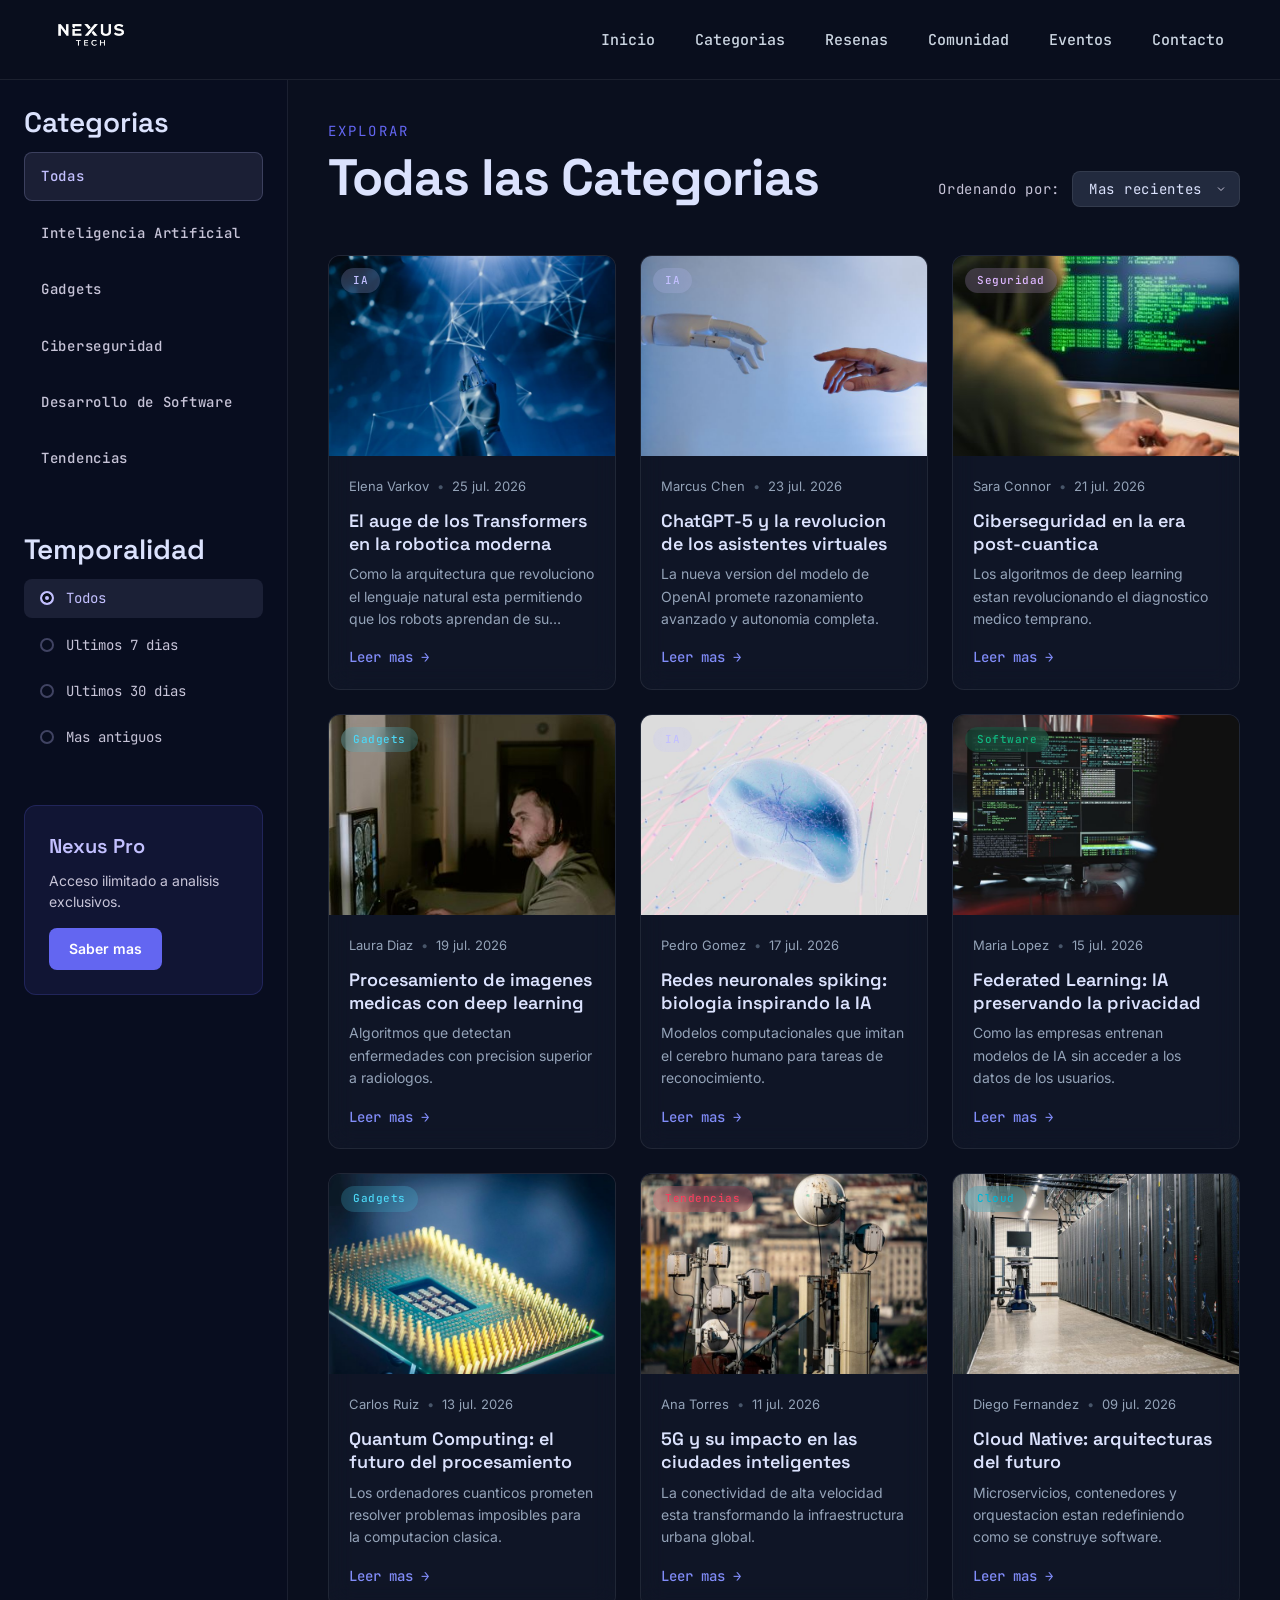
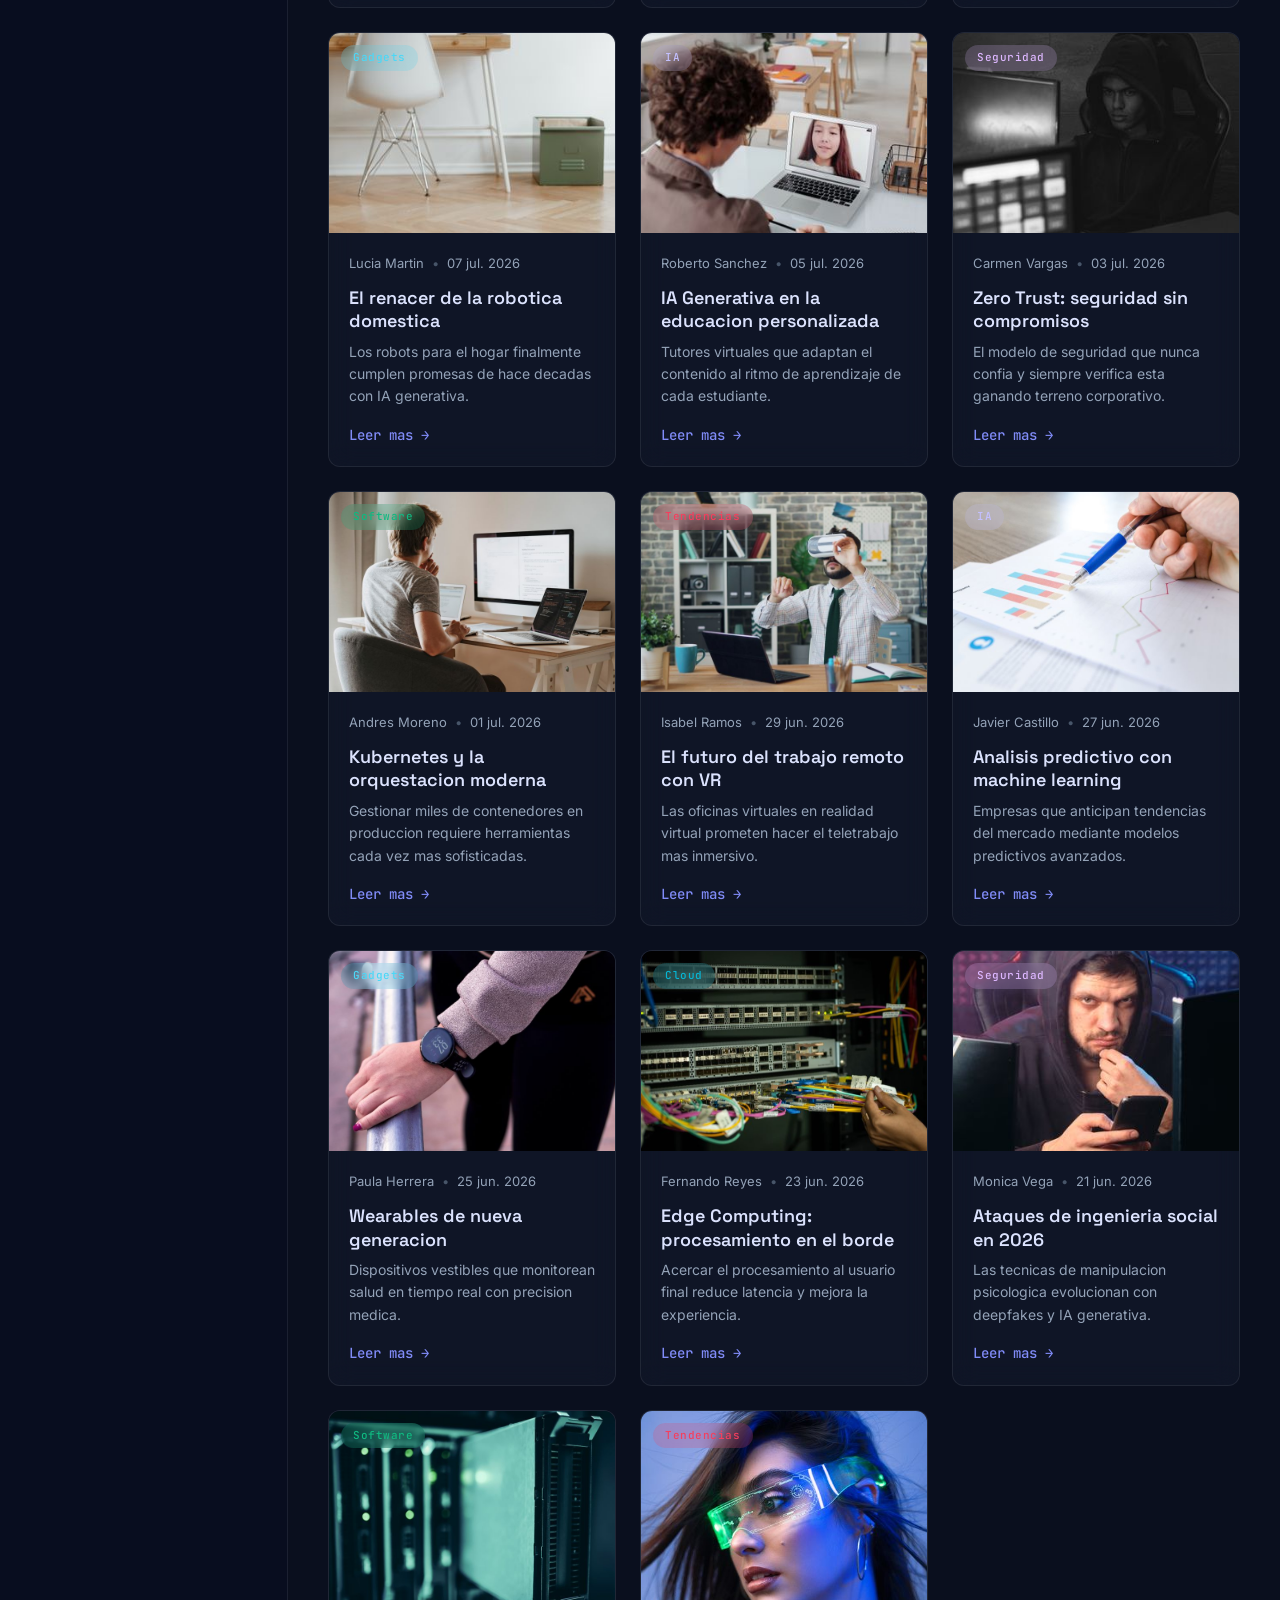
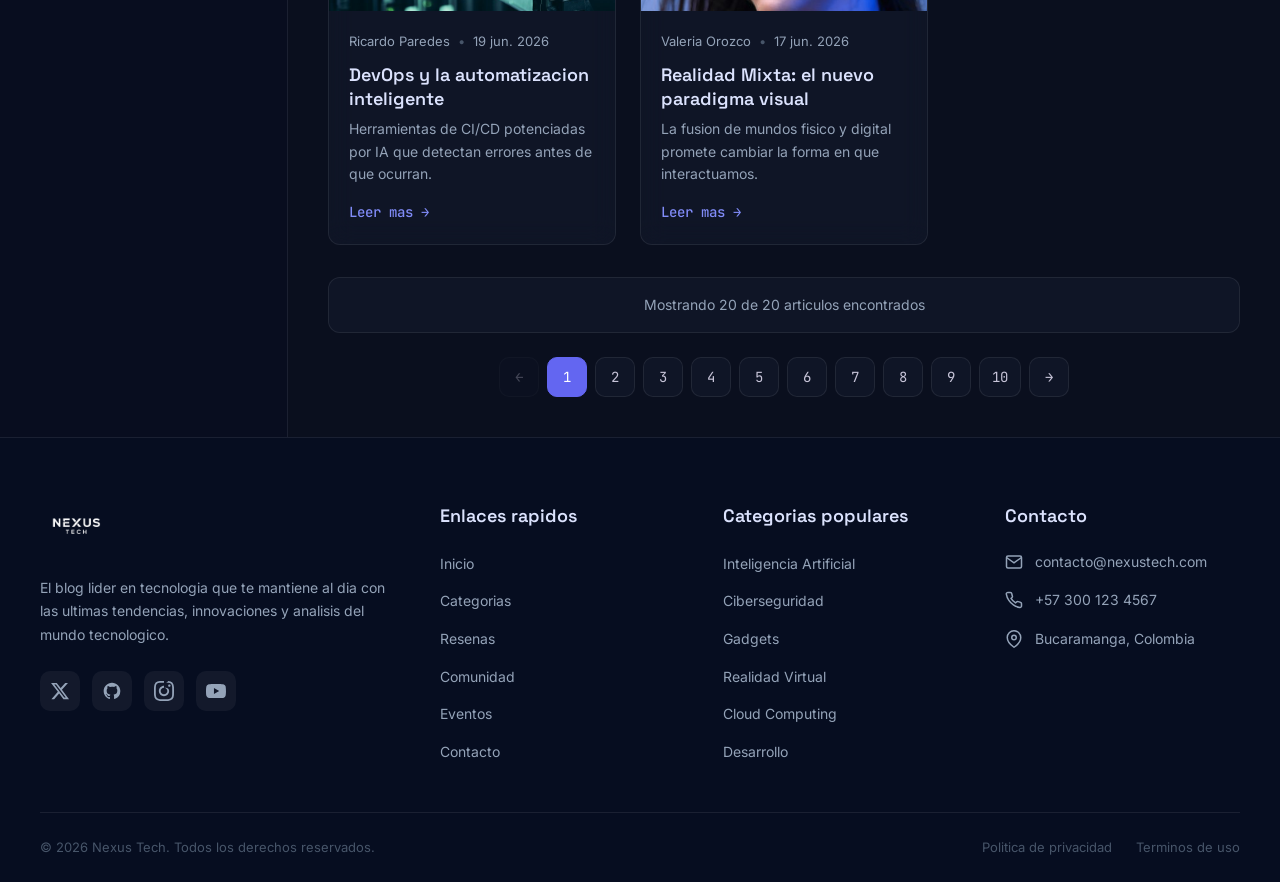
==== commit cf508ec5: "feat: update categories page with new images" ====
--- a/pages/categorias.html
+++ b/pages/categorias.html
@@ -92,7 +92,7 @@
                     <!-- Article 1 -->
                     <article class="cat-card">
                         <div class="cat-card-img">
-                            <img src="../assets/img/ia.jpg" alt="El auge de los Transformers en la robotica moderna">
+                            <img src="../assets/img/categorias/cat-transformers-robotics.jpg" alt="El auge de los Transformers en la robotica moderna">
                             <span class="cat-card-badge badge-ia">IA</span>
                         </div>
                         <div class="cat-card-content">
@@ -110,7 +110,7 @@
                     <!-- Article 2 -->
                     <article class="cat-card">
                         <div class="cat-card-img">
-                            <img src="../assets/img/ia.jpg" alt="ChatGPT-5 y la revolucion de los asistentes virtuales">
+                            <img src="../assets/img/categorias/cat-chatgpt-assistants.jpg" alt="ChatGPT-5 y la revolucion de los asistentes virtuales">
                             <span class="cat-card-badge badge-ia">IA</span>
                         </div>
                         <div class="cat-card-content">
@@ -128,7 +128,7 @@
                     <!-- Article 3 -->
                     <article class="cat-card">
                         <div class="cat-card-img">
-                            <img src="../assets/img/ciberseguridad.jpeg" alt="Ciberseguridad en la era post-cuantica">
+                            <img src="../assets/img/categorias/cat-quantum-cybersecurity.jpg" alt="Ciberseguridad en la era post-cuantica">
                             <span class="cat-card-badge badge-security">Seguridad</span>
                         </div>
                         <div class="cat-card-content">
@@ -146,7 +146,7 @@
                     <!-- Article 4 -->
                     <article class="cat-card">
                         <div class="cat-card-img">
-                            <img src="../assets/img/gaget.jpeg" alt="Procesamiento de imagenes medicas con deep learning">
+                            <img src="../assets/img/categorias/cat-medical-deeplearning.jpg" alt="Procesamiento de imagenes medicas con deep learning">
                             <span class="cat-card-badge badge-gadgets">Gadgets</span>
                         </div>
                         <div class="cat-card-content">
@@ -164,7 +164,7 @@
                     <!-- Article 5 -->
                     <article class="cat-card">
                         <div class="cat-card-img">
-                            <img src="../assets/img/ia.jpg" alt="Redes neuronales spiking: biologia inspirando la IA">
+                            <img src="../assets/img/categorias/cat-neural-networks.jpg" alt="Redes neuronales spiking: biologia inspirando la IA">
                             <span class="cat-card-badge badge-ia">IA</span>
                         </div>
                         <div class="cat-card-content">
@@ -182,7 +182,7 @@
                     <!-- Article 6 -->
                     <article class="cat-card">
                         <div class="cat-card-img">
-                            <img src="../assets/img/programacion.jpeg" alt="Federated Learning: IA preservando la privacidad">
+                            <img src="../assets/img/categorias/cat-federated-learning.jpg" alt="Federated Learning: IA preservando la privacidad">
                             <span class="cat-card-badge badge-software">Software</span>
                         </div>
                         <div class="cat-card-content">
@@ -200,7 +200,7 @@
                     <!-- Article 7 -->
                     <article class="cat-card">
                         <div class="cat-card-img">
-                            <img src="../assets/img/gaget.jpeg" alt="Quantum Computing: el futuro del procesamiento">
+                            <img src="../assets/img/categorias/cat-quantum-computing.jpg" alt="Quantum Computing: el futuro del procesamiento">
                             <span class="cat-card-badge badge-gadgets">Gadgets</span>
                         </div>
                         <div class="cat-card-content">
@@ -218,7 +218,7 @@
                     <!-- Article 8 -->
                     <article class="cat-card">
                         <div class="cat-card-img">
-                            <img src="../assets/img/realidad-virtual.jpeg" alt="5G y su impacto en las ciudades inteligentes">
+                            <img src="../assets/img/categorias/cat-5g-smartcity.jpg" alt="5G y su impacto en las ciudades inteligentes">
                             <span class="cat-card-badge badge-trends">Tendencias</span>
                         </div>
                         <div class="cat-card-content">
@@ -236,7 +236,7 @@
                     <!-- Article 9 -->
                     <article class="cat-card">
                         <div class="cat-card-img">
-                            <img src="../assets/img/cloud.jpeg" alt="Cloud Native: arquitecturas del futuro">
+                            <img src="../assets/img/categorias/cat-cloud-native.jpg" alt="Cloud Native: arquitecturas del futuro">
                             <span class="cat-card-badge badge-cloud">Cloud</span>
                         </div>
                         <div class="cat-card-content">
@@ -254,7 +254,7 @@
                     <!-- Article 10 -->
                     <article class="cat-card">
                         <div class="cat-card-img">
-                            <img src="../assets/img/gaget.jpeg" alt="El renacer de la robotica domestica">
+                            <img src="../assets/img/categorias/cat-domestic-robotics.jpg" alt="El renacer de la robotica domestica">
                             <span class="cat-card-badge badge-gadgets">Gadgets</span>
                         </div>
                         <div class="cat-card-content">
@@ -272,7 +272,7 @@
                     <!-- Article 11 -->
                     <article class="cat-card">
                         <div class="cat-card-img">
-                            <img src="../assets/img/ia.jpg" alt="IA Generativa en la educacion personalizada">
+                            <img src="../assets/img/categorias/cat-generative-education.jpg" alt="IA Generativa en la educacion personalizada">
                             <span class="cat-card-badge badge-ia">IA</span>
                         </div>
                         <div class="cat-card-content">
@@ -290,7 +290,7 @@
                     <!-- Article 12 -->
                     <article class="cat-card">
                         <div class="cat-card-img">
-                            <img src="../assets/img/ciberseguridad.jpeg" alt="Zero Trust: seguridad sin compromisos">
+                            <img src="../assets/img/categorias/cat-zero-trust.jpg" alt="Zero Trust: seguridad sin compromisos">
                             <span class="cat-card-badge badge-security">Seguridad</span>
                         </div>
                         <div class="cat-card-content">
@@ -308,7 +308,7 @@
                     <!-- Article 13 -->
                     <article class="cat-card">
                         <div class="cat-card-img">
-                            <img src="../assets/img/programacion.jpeg" alt="Kubernetes y la orquestacion moderna">
+                            <img src="../assets/img/categorias/cat-kubernetes.jpg" alt="Kubernetes y la orquestacion moderna">
                             <span class="cat-card-badge badge-software">Software</span>
                         </div>
                         <div class="cat-card-content">
@@ -326,7 +326,7 @@
                     <!-- Article 14 -->
                     <article class="cat-card">
                         <div class="cat-card-img">
-                            <img src="../assets/img/realidad-virtual.jpeg" alt="El futuro del trabajo remoto con VR">
+                            <img src="../assets/img/categorias/cat-vr-remote.jpg" alt="El futuro del trabajo remoto con VR">
                             <span class="cat-card-badge badge-trends">Tendencias</span>
                         </div>
                         <div class="cat-card-content">
@@ -344,7 +344,7 @@
                     <!-- Article 15 -->
                     <article class="cat-card">
                         <div class="cat-card-img">
-                            <img src="../assets/img/ia.jpg" alt="Analisis predictivo con machine learning">
+                            <img src="../assets/img/categorias/cat-predictive-ml.jpg" alt="Analisis predictivo con machine learning">
                             <span class="cat-card-badge badge-ia">IA</span>
                         </div>
                         <div class="cat-card-content">
@@ -362,7 +362,7 @@
                     <!-- Article 16 -->
                     <article class="cat-card">
                         <div class="cat-card-img">
-                            <img src="../assets/img/gaget.jpeg" alt="Wearables de nueva generacion">
+                            <img src="../assets/img/categorias/cat-wearables.jpg" alt="Wearables de nueva generacion">
                             <span class="cat-card-badge badge-gadgets">Gadgets</span>
                         </div>
                         <div class="cat-card-content">
@@ -380,7 +380,7 @@
                     <!-- Article 17 -->
                     <article class="cat-card">
                         <div class="cat-card-img">
-                            <img src="../assets/img/cloud.jpeg" alt="Edge Computing: procesamiento en el borde">
+                            <img src="../assets/img/categorias/cat-edge-computing.jpg" alt="Edge Computing: procesamiento en el borde">
                             <span class="cat-card-badge badge-cloud">Cloud</span>
                         </div>
                         <div class="cat-card-content">
@@ -398,7 +398,7 @@
                     <!-- Article 18 -->
                     <article class="cat-card">
                         <div class="cat-card-img">
-                            <img src="../assets/img/ciberseguridad.jpeg" alt="Ataques de ingenieria social en 2026">
+                            <img src="../assets/img/categorias/cat-social-engineering.jpg" alt="Ataques de ingenieria social en 2026">
                             <span class="cat-card-badge badge-security">Seguridad</span>
                         </div>
                         <div class="cat-card-content">
@@ -416,7 +416,7 @@
                     <!-- Article 19 -->
                     <article class="cat-card">
                         <div class="cat-card-img">
-                            <img src="../assets/img/programacion.jpeg" alt="DevOps y la automatizacion inteligente">
+                            <img src="../assets/img/categorias/cat-devops-auto.jpg" alt="DevOps y la automatizacion inteligente">
                             <span class="cat-card-badge badge-software">Software</span>
                         </div>
                         <div class="cat-card-content">
@@ -434,7 +434,7 @@
                     <!-- Article 20 -->
                     <article class="cat-card">
                         <div class="cat-card-img">
-                            <img src="../assets/img/realidad-virtual.jpeg" alt="Realidad Mixta: el nuevo paradigma visual">
+                            <img src="../assets/img/categorias/cat-mixed-reality.jpg" alt="Realidad Mixta: el nuevo paradigma visual">
                             <span class="cat-card-badge badge-trends">Tendencias</span>
                         </div>
                         <div class="cat-card-content">
@@ -481,7 +481,7 @@
     <div class="cat-modal-overlay">
         <div class="cat-modal">
             <label for="modal-1" class="cat-modal-close-label">&times;</label>
-            <img src="../assets/img/ia.jpg" alt="El auge de los Transformers" class="cat-modal-img">
+            <img src="../assets/img/categorias/cat-transformers-robotics.jpg" alt="El auge de los Transformers" class="cat-modal-img">
             <div class="cat-modal-body">
                 <span class="cat-modal-badge badge-ia">IA</span>
                 <div class="cat-modal-meta">
@@ -507,7 +507,7 @@
     <div class="cat-modal-overlay">
         <div class="cat-modal">
             <label for="modal-2" class="cat-modal-close-label">&times;</label>
-            <img src="../assets/img/ia.jpg" alt="ChatGPT-5" class="cat-modal-img">
+            <img src="../assets/img/categorias/cat-chatgpt-assistants.jpg" alt="ChatGPT-5" class="cat-modal-img">
             <div class="cat-modal-body">
                 <span class="cat-modal-badge badge-ia">IA</span>
                 <div class="cat-modal-meta">
@@ -533,7 +533,7 @@
     <div class="cat-modal-overlay">
         <div class="cat-modal">
             <label for="modal-3" class="cat-modal-close-label">&times;</label>
-            <img src="../assets/img/ciberseguridad.jpeg" alt="Ciberseguridad post-cuantica" class="cat-modal-img">
+            <img src="../assets/img/categorias/cat-quantum-cybersecurity.jpg" alt="Ciberseguridad post-cuantica" class="cat-modal-img">
             <div class="cat-modal-body">
                 <span class="cat-modal-badge badge-security">Seguridad</span>
                 <div class="cat-modal-meta">
@@ -559,7 +559,7 @@
     <div class="cat-modal-overlay">
         <div class="cat-modal">
             <label for="modal-4" class="cat-modal-close-label">&times;</label>
-            <img src="../assets/img/gaget.jpeg" alt="Imagenes medicas" class="cat-modal-img">
+            <img src="../assets/img/categorias/cat-medical-deeplearning.jpg" alt="Imagenes medicas" class="cat-modal-img">
             <div class="cat-modal-body">
                 <span class="cat-modal-badge badge-gadgets">Gadgets</span>
                 <div class="cat-modal-meta">
@@ -585,7 +585,7 @@
     <div class="cat-modal-overlay">
         <div class="cat-modal">
             <label for="modal-5" class="cat-modal-close-label">&times;</label>
-            <img src="../assets/img/ia.jpg" alt="Redes neuronales spiking" class="cat-modal-img">
+            <img src="../assets/img/categorias/cat-neural-networks.jpg" alt="Redes neuronales spiking" class="cat-modal-img">
             <div class="cat-modal-body">
                 <span class="cat-modal-badge badge-ia">IA</span>
                 <div class="cat-modal-meta">
@@ -611,7 +611,7 @@
     <div class="cat-modal-overlay">
         <div class="cat-modal">
             <label for="modal-6" class="cat-modal-close-label">&times;</label>
-            <img src="../assets/img/programacion.jpeg" alt="Federated Learning" class="cat-modal-img">
+            <img src="../assets/img/categorias/cat-federated-learning.jpg" alt="Federated Learning" class="cat-modal-img">
             <div class="cat-modal-body">
                 <span class="cat-modal-badge badge-software">Software</span>
                 <div class="cat-modal-meta">
@@ -637,7 +637,7 @@
     <div class="cat-modal-overlay">
         <div class="cat-modal">
             <label for="modal-7" class="cat-modal-close-label">&times;</label>
-            <img src="../assets/img/gaget.jpeg" alt="Quantum Computing" class="cat-modal-img">
+            <img src="../assets/img/categorias/cat-quantum-computing.jpg" alt="Quantum Computing" class="cat-modal-img">
             <div class="cat-modal-body">
                 <span class="cat-modal-badge badge-gadgets">Gadgets</span>
                 <div class="cat-modal-meta">
@@ -663,7 +663,7 @@
     <div class="cat-modal-overlay">
         <div class="cat-modal">
             <label for="modal-8" class="cat-modal-close-label">&times;</label>
-            <img src="../assets/img/realidad-virtual.jpeg" alt="5G ciudades inteligentes" class="cat-modal-img">
+            <img src="../assets/img/categorias/cat-5g-smartcity.jpg" alt="5G ciudades inteligentes" class="cat-modal-img">
             <div class="cat-modal-body">
                 <span class="cat-modal-badge badge-trends">Tendencias</span>
                 <div class="cat-modal-meta">
@@ -689,7 +689,7 @@
     <div class="cat-modal-overlay">
         <div class="cat-modal">
             <label for="modal-9" class="cat-modal-close-label">&times;</label>
-            <img src="../assets/img/cloud.jpeg" alt="Cloud Native" class="cat-modal-img">
+            <img src="../assets/img/categorias/cat-cloud-native.jpg" alt="Cloud Native" class="cat-modal-img">
             <div class="cat-modal-body">
                 <span class="cat-modal-badge badge-cloud">Cloud</span>
                 <div class="cat-modal-meta">
@@ -715,7 +715,7 @@
     <div class="cat-modal-overlay">
         <div class="cat-modal">
             <label for="modal-10" class="cat-modal-close-label">&times;</label>
-            <img src="../assets/img/gaget.jpeg" alt="Robotica domestica" class="cat-modal-img">
+            <img src="../assets/img/categorias/cat-domestic-robotics.jpg" alt="Robotica domestica" class="cat-modal-img">
             <div class="cat-modal-body">
                 <span class="cat-modal-badge badge-gadgets">Gadgets</span>
                 <div class="cat-card-meta">
@@ -741,7 +741,7 @@
     <div class="cat-modal-overlay">
         <div class="cat-modal">
             <label for="modal-11" class="cat-modal-close-label">&times;</label>
-            <img src="../assets/img/ia.jpg" alt="IA educacion" class="cat-modal-img">
+            <img src="../assets/img/categorias/cat-generative-education.jpg" alt="IA educacion" class="cat-modal-img">
             <div class="cat-modal-body">
                 <span class="cat-modal-badge badge-ia">IA</span>
                 <div class="cat-modal-meta">
@@ -767,7 +767,7 @@
     <div class="cat-modal-overlay">
         <div class="cat-modal">
             <label for="modal-12" class="cat-modal-close-label">&times;</label>
-            <img src="../assets/img/ciberseguridad.jpeg" alt="Zero Trust" class="cat-modal-img">
+            <img src="../assets/img/categorias/cat-zero-trust.jpg" alt="Zero Trust" class="cat-modal-img">
             <div class="cat-modal-body">
                 <span class="cat-modal-badge badge-security">Seguridad</span>
                 <div class="cat-modal-meta">
@@ -793,7 +793,7 @@
     <div class="cat-modal-overlay">
         <div class="cat-modal">
             <label for="modal-13" class="cat-modal-close-label">&times;</label>
-            <img src="../assets/img/programacion.jpeg" alt="Kubernetes" class="cat-modal-img">
+            <img src="../assets/img/categorias/cat-kubernetes.jpg" alt="Kubernetes" class="cat-modal-img">
             <div class="cat-modal-body">
                 <span class="cat-modal-badge badge-software">Software</span>
                 <div class="cat-modal-meta">
@@ -819,7 +819,7 @@
     <div class="cat-modal-overlay">
         <div class="cat-modal">
             <label for="modal-14" class="cat-modal-close-label">&times;</label>
-            <img src="../assets/img/realidad-virtual.jpeg" alt="Trabajo remoto VR" class="cat-modal-img">
+            <img src="../assets/img/categorias/cat-vr-remote.jpg" alt="Trabajo remoto VR" class="cat-modal-img">
             <div class="cat-modal-body">
                 <span class="cat-modal-badge badge-trends">Tendencias</span>
                 <div class="cat-modal-meta">
@@ -845,7 +845,7 @@
     <div class="cat-modal-overlay">
         <div class="cat-modal">
             <label for="modal-15" class="cat-modal-close-label">&times;</label>
-            <img src="../assets/img/ia.jpg" alt="Analisis predictivo" class="cat-modal-img">
+            <img src="../assets/img/categorias/cat-predictive-ml.jpg" alt="Analisis predictivo" class="cat-modal-img">
             <div class="cat-modal-body">
                 <span class="cat-modal-badge badge-ia">IA</span>
                 <div class="cat-modal-meta">
@@ -871,7 +871,7 @@
     <div class="cat-modal-overlay">
         <div class="cat-modal">
             <label for="modal-16" class="cat-modal-close-label">&times;</label>
-            <img src="../assets/img/gaget.jpeg" alt="Wearables" class="cat-modal-img">
+            <img src="../assets/img/categorias/cat-wearables.jpg" alt="Wearables" class="cat-modal-img">
             <div class="cat-modal-body">
                 <span class="cat-modal-badge badge-gadgets">Gadgets</span>
                 <div class="cat-modal-meta">
@@ -897,7 +897,7 @@
     <div class="cat-modal-overlay">
         <div class="cat-modal">
             <label for="modal-17" class="cat-modal-close-label">&times;</label>
-            <img src="../assets/img/cloud.jpeg" alt="Edge Computing" class="cat-modal-img">
+            <img src="../assets/img/categorias/cat-edge-computing.jpg" alt="Edge Computing" class="cat-modal-img">
             <div class="cat-modal-body">
                 <span class="cat-modal-badge badge-cloud">Cloud</span>
                 <div class="cat-modal-meta">
@@ -923,7 +923,7 @@
     <div class="cat-modal-overlay">
         <div class="cat-modal">
             <label for="modal-18" class="cat-modal-close-label">&times;</label>
-            <img src="../assets/img/ciberseguridad.jpeg" alt="Ingenieria social" class="cat-modal-img">
+            <img src="../assets/img/categorias/cat-social-engineering.jpg" alt="Ingenieria social" class="cat-modal-img">
             <div class="cat-modal-body">
                 <span class="cat-modal-badge badge-security">Seguridad</span>
                 <div class="cat-modal-meta">
@@ -949,7 +949,7 @@
     <div class="cat-modal-overlay">
         <div class="cat-modal">
             <label for="modal-19" class="cat-modal-close-label">&times;</label>
-            <img src="../assets/img/programacion.jpeg" alt="DevOps" class="cat-modal-img">
+            <img src="../assets/img/categorias/cat-devops-auto.jpg" alt="DevOps" class="cat-modal-img">
             <div class="cat-modal-body">
                 <span class="cat-modal-badge badge-software">Software</span>
                 <div class="cat-modal-meta">
@@ -975,7 +975,7 @@
     <div class="cat-modal-overlay">
         <div class="cat-modal">
             <label for="modal-20" class="cat-modal-close-label">&times;</label>
-            <img src="../assets/img/realidad-virtual.jpeg" alt="Realidad Mixta" class="cat-modal-img">
+            <img src="../assets/img/categorias/cat-mixed-reality.jpg" alt="Realidad Mixta" class="cat-modal-img">
             <div class="cat-modal-body">
                 <span class="cat-modal-badge badge-trends">Tendencias</span>
                 <div class="cat-modal-meta">
--- a/assets/css/layout.css
+++ b/assets/css/layout.css
@@ -301,13 +301,35 @@
     border-radius: 10px;
     background: rgba(255, 255, 255, 0.05);
     color: #94a3b8;
-    transition: all 0.2s ease;
+    transition: all 0.3s cubic-bezier(0.4, 0, 0.2, 1);
 }
 
 .cat-social-link:hover {
-    background: #6366f1;
-    color: white;
-    transform: translateY(-2px);
+    transform: translateY(-3px) scale(1.05);
+}
+
+.cat-social-link:nth-child(1):hover {
+    background: #000;
+    color: #fff;
+    box-shadow: 0 6px 20px rgba(0, 0, 0, 0.5);
+}
+
+.cat-social-link:nth-child(2):hover {
+    background: #333;
+    color: #fff;
+    box-shadow: 0 6px 20px rgba(51, 51, 51, 0.5);
+}
+
+.cat-social-link:nth-child(3):hover {
+    background: linear-gradient(135deg, #f09433, #e6683c, #dc2743, #cc2366, #bc1888);
+    color: #fff;
+    box-shadow: 0 6px 20px rgba(220, 39, 67, 0.5);
+}
+
+.cat-social-link:nth-child(4):hover {
+    background: #ff0000;
+    color: #fff;
+    box-shadow: 0 6px 20px rgba(255, 0, 0, 0.5);
 }
 
 .cat-footer-section-title {
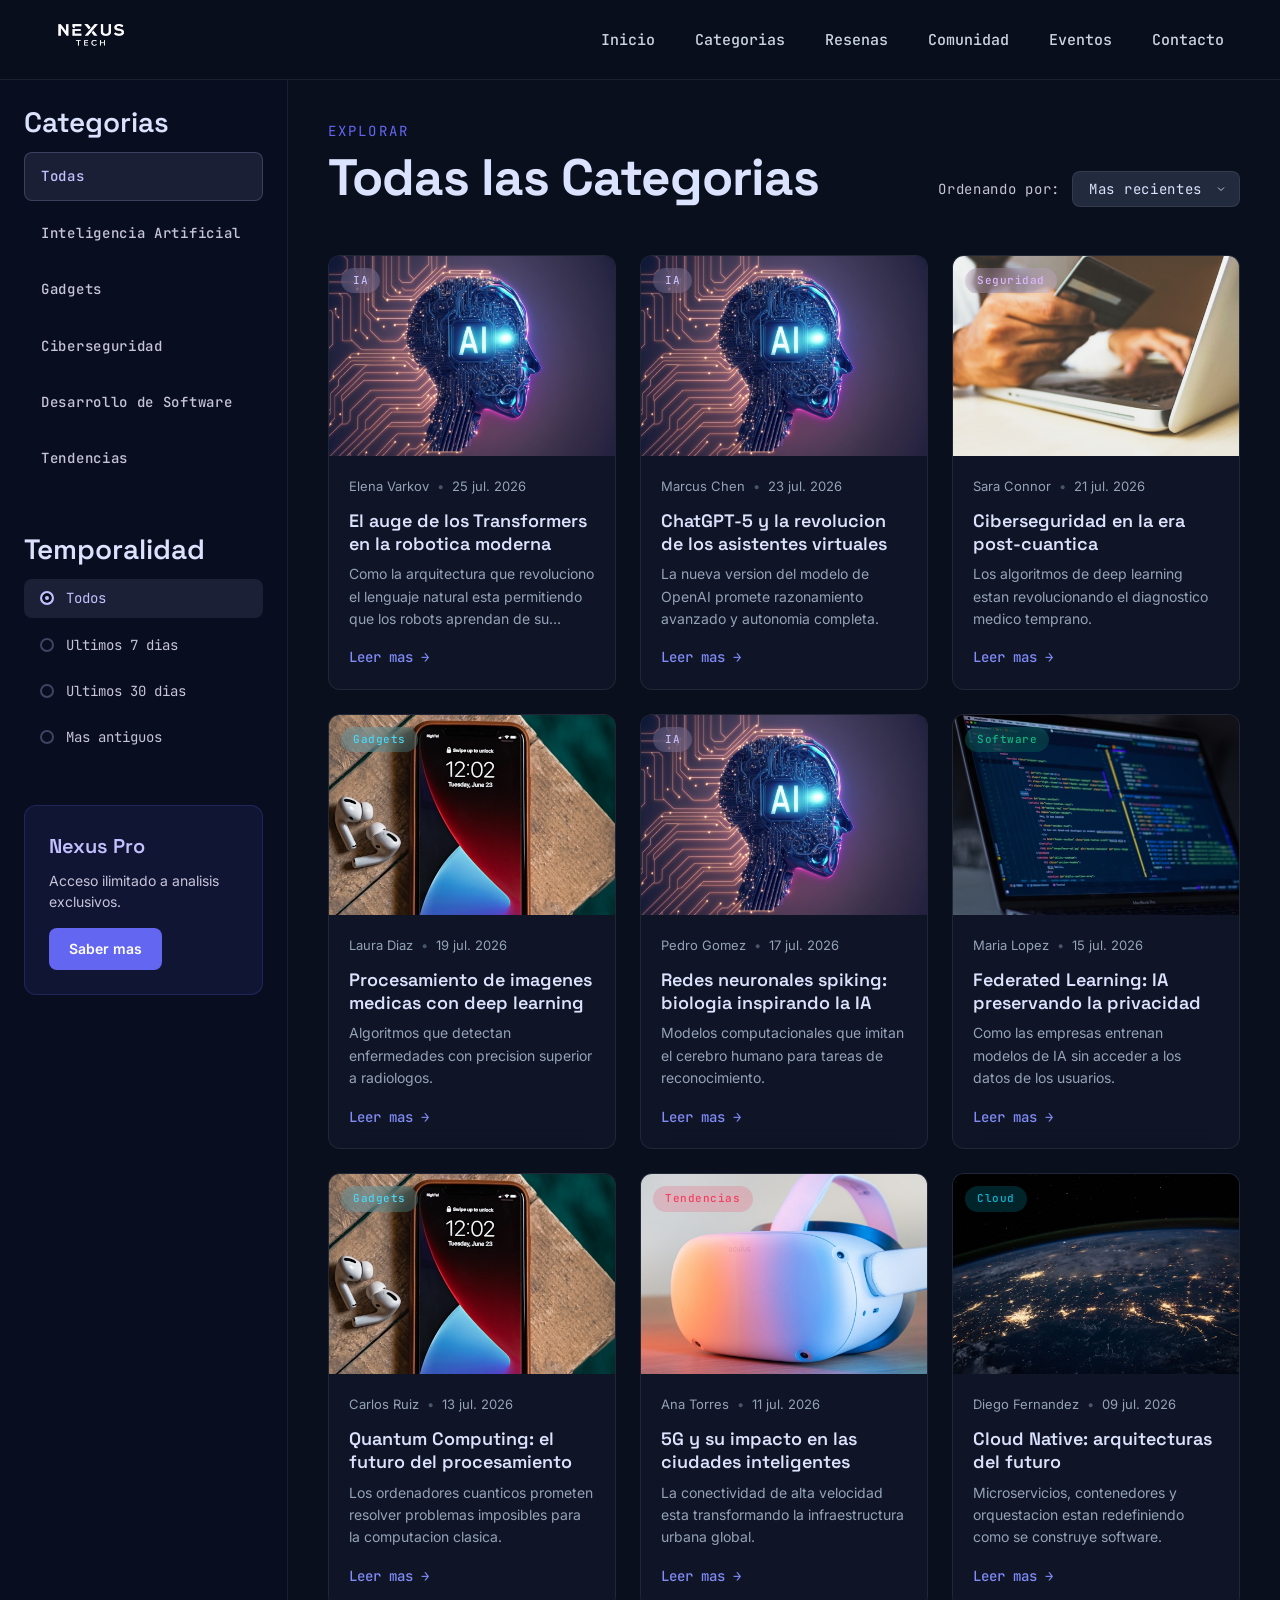
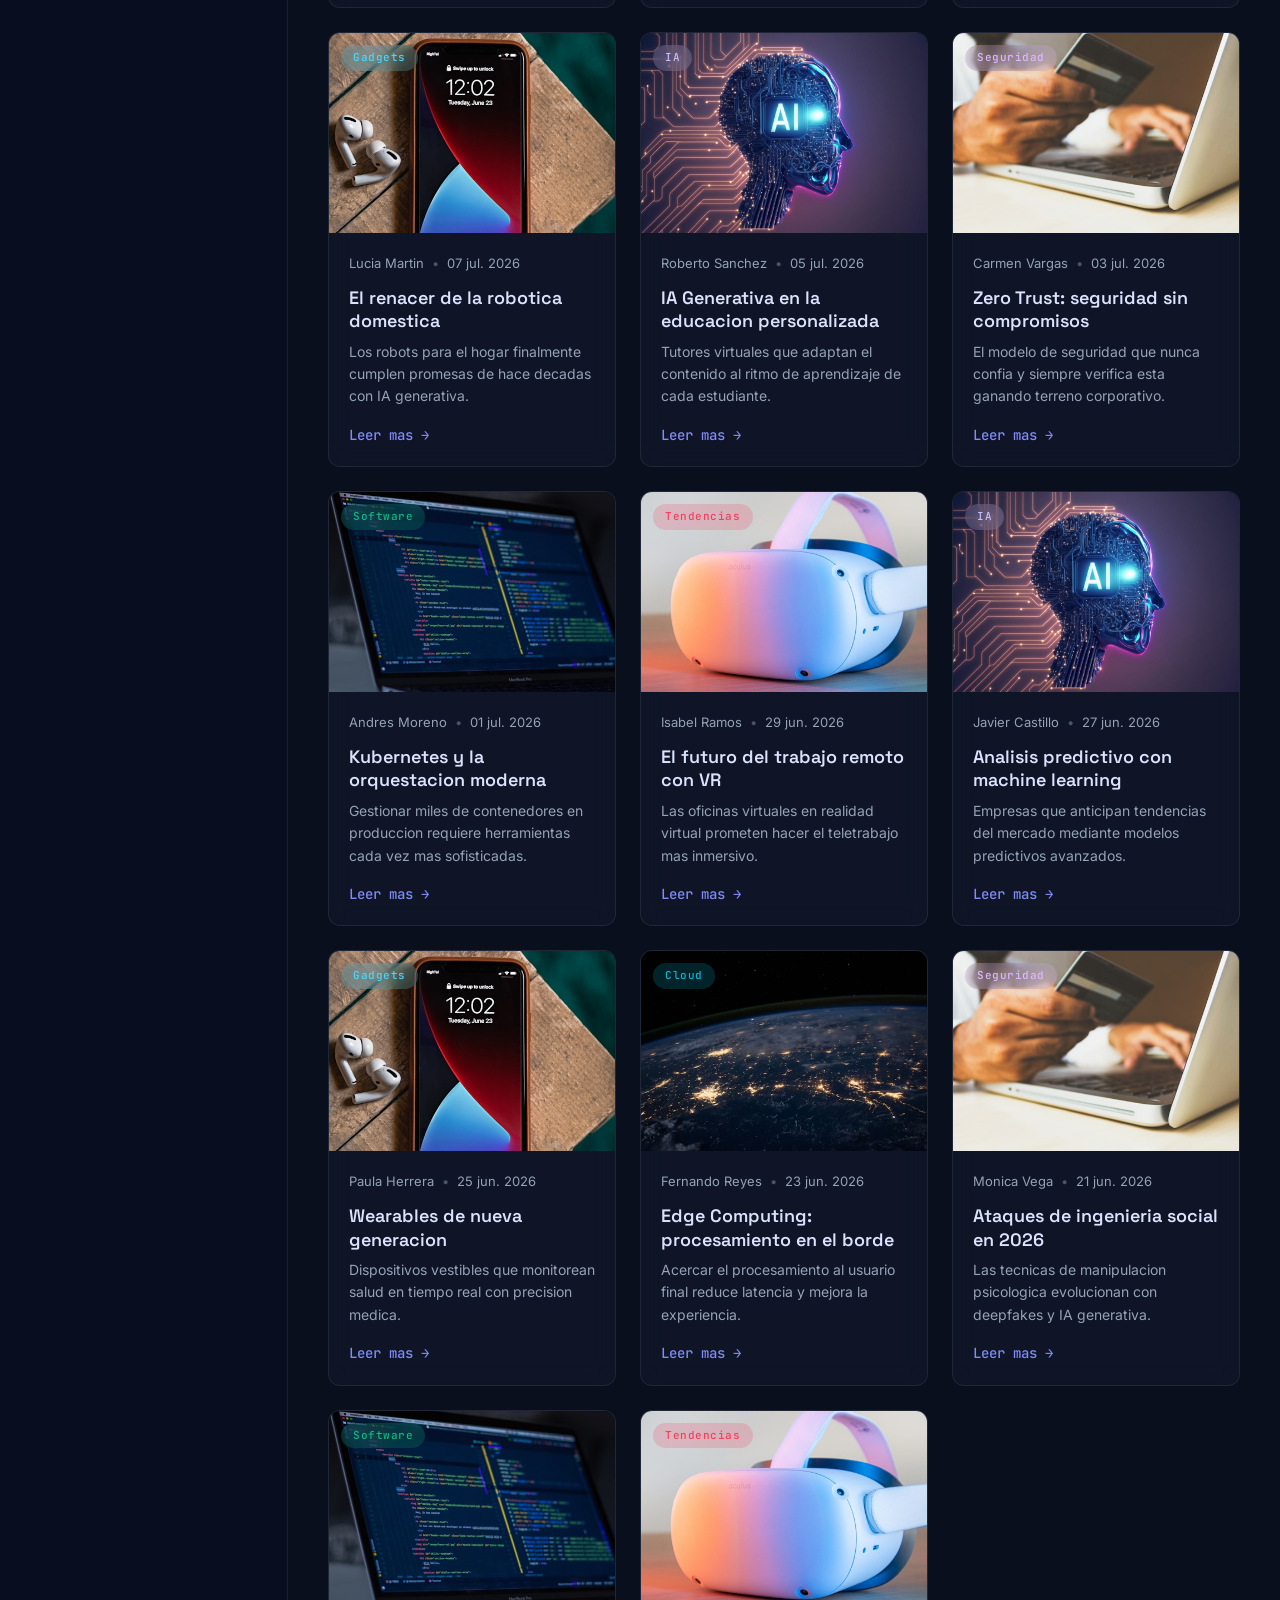
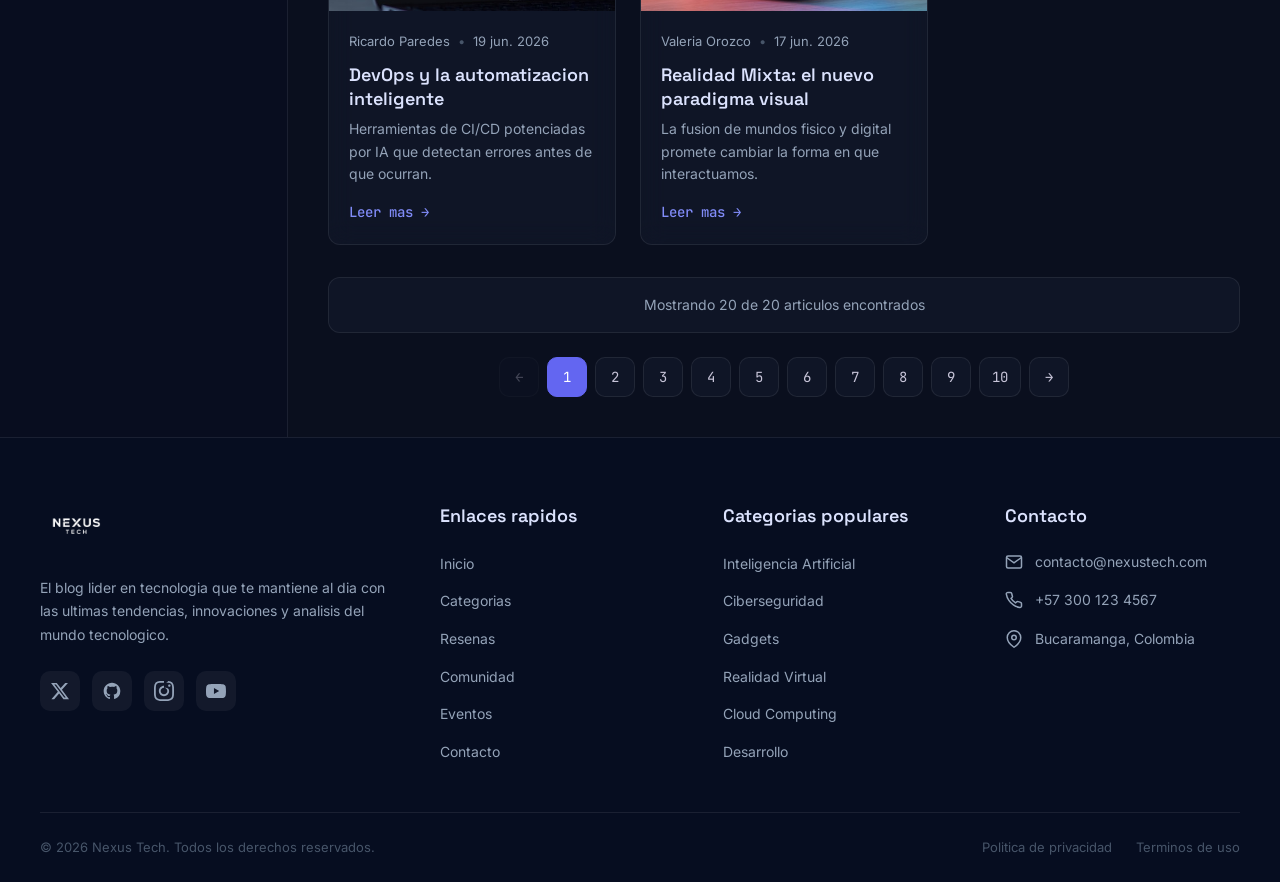
==== commit 35a59b84: "style: improve reviews page design" ====
--- a/pages/categorias.html
+++ b/pages/categorias.html
@@ -92,7 +92,7 @@
                     <!-- Article 1 -->
                     <article class="cat-card">
                         <div class="cat-card-img">
-                            <img src="../assets/img/categorias/cat-transformers-robotics.jpg" alt="El auge de los Transformers en la robotica moderna">
+                            <img src="../assets/img/ia.jpg" alt="El auge de los Transformers en la robotica moderna">
                             <span class="cat-card-badge badge-ia">IA</span>
                         </div>
                         <div class="cat-card-content">
@@ -110,7 +110,7 @@
                     <!-- Article 2 -->
                     <article class="cat-card">
                         <div class="cat-card-img">
-                            <img src="../assets/img/categorias/cat-chatgpt-assistants.jpg" alt="ChatGPT-5 y la revolucion de los asistentes virtuales">
+                            <img src="../assets/img/ia.jpg" alt="ChatGPT-5 y la revolucion de los asistentes virtuales">
                             <span class="cat-card-badge badge-ia">IA</span>
                         </div>
                         <div class="cat-card-content">
@@ -128,7 +128,7 @@
                     <!-- Article 3 -->
                     <article class="cat-card">
                         <div class="cat-card-img">
-                            <img src="../assets/img/categorias/cat-quantum-cybersecurity.jpg" alt="Ciberseguridad en la era post-cuantica">
+                            <img src="../assets/img/ciberseguridad.jpeg" alt="Ciberseguridad en la era post-cuantica">
                             <span class="cat-card-badge badge-security">Seguridad</span>
                         </div>
                         <div class="cat-card-content">
@@ -146,7 +146,7 @@
                     <!-- Article 4 -->
                     <article class="cat-card">
                         <div class="cat-card-img">
-                            <img src="../assets/img/categorias/cat-medical-deeplearning.jpg" alt="Procesamiento de imagenes medicas con deep learning">
+                            <img src="../assets/img/gaget.jpeg" alt="Procesamiento de imagenes medicas con deep learning">
                             <span class="cat-card-badge badge-gadgets">Gadgets</span>
                         </div>
                         <div class="cat-card-content">
@@ -164,7 +164,7 @@
                     <!-- Article 5 -->
                     <article class="cat-card">
                         <div class="cat-card-img">
-                            <img src="../assets/img/categorias/cat-neural-networks.jpg" alt="Redes neuronales spiking: biologia inspirando la IA">
+                            <img src="../assets/img/ia.jpg" alt="Redes neuronales spiking: biologia inspirando la IA">
                             <span class="cat-card-badge badge-ia">IA</span>
                         </div>
                         <div class="cat-card-content">
@@ -182,7 +182,7 @@
                     <!-- Article 6 -->
                     <article class="cat-card">
                         <div class="cat-card-img">
-                            <img src="../assets/img/categorias/cat-federated-learning.jpg" alt="Federated Learning: IA preservando la privacidad">
+                            <img src="../assets/img/programacion.jpeg" alt="Federated Learning: IA preservando la privacidad">
                             <span class="cat-card-badge badge-software">Software</span>
                         </div>
                         <div class="cat-card-content">
@@ -200,7 +200,7 @@
                     <!-- Article 7 -->
                     <article class="cat-card">
                         <div class="cat-card-img">
-                            <img src="../assets/img/categorias/cat-quantum-computing.jpg" alt="Quantum Computing: el futuro del procesamiento">
+                            <img src="../assets/img/gaget.jpeg" alt="Quantum Computing: el futuro del procesamiento">
                             <span class="cat-card-badge badge-gadgets">Gadgets</span>
                         </div>
                         <div class="cat-card-content">
@@ -218,7 +218,7 @@
                     <!-- Article 8 -->
                     <article class="cat-card">
                         <div class="cat-card-img">
-                            <img src="../assets/img/categorias/cat-5g-smartcity.jpg" alt="5G y su impacto en las ciudades inteligentes">
+                            <img src="../assets/img/realidad-virtual.jpeg" alt="5G y su impacto en las ciudades inteligentes">
                             <span class="cat-card-badge badge-trends">Tendencias</span>
                         </div>
                         <div class="cat-card-content">
@@ -236,7 +236,7 @@
                     <!-- Article 9 -->
                     <article class="cat-card">
                         <div class="cat-card-img">
-                            <img src="../assets/img/categorias/cat-cloud-native.jpg" alt="Cloud Native: arquitecturas del futuro">
+                            <img src="../assets/img/cloud.jpeg" alt="Cloud Native: arquitecturas del futuro">
                             <span class="cat-card-badge badge-cloud">Cloud</span>
                         </div>
                         <div class="cat-card-content">
@@ -254,7 +254,7 @@
                     <!-- Article 10 -->
                     <article class="cat-card">
                         <div class="cat-card-img">
-                            <img src="../assets/img/categorias/cat-domestic-robotics.jpg" alt="El renacer de la robotica domestica">
+                            <img src="../assets/img/gaget.jpeg" alt="El renacer de la robotica domestica">
                             <span class="cat-card-badge badge-gadgets">Gadgets</span>
                         </div>
                         <div class="cat-card-content">
@@ -272,7 +272,7 @@
                     <!-- Article 11 -->
                     <article class="cat-card">
                         <div class="cat-card-img">
-                            <img src="../assets/img/categorias/cat-generative-education.jpg" alt="IA Generativa en la educacion personalizada">
+                            <img src="../assets/img/ia.jpg" alt="IA Generativa en la educacion personalizada">
                             <span class="cat-card-badge badge-ia">IA</span>
                         </div>
                         <div class="cat-card-content">
@@ -290,7 +290,7 @@
                     <!-- Article 12 -->
                     <article class="cat-card">
                         <div class="cat-card-img">
-                            <img src="../assets/img/categorias/cat-zero-trust.jpg" alt="Zero Trust: seguridad sin compromisos">
+                            <img src="../assets/img/ciberseguridad.jpeg" alt="Zero Trust: seguridad sin compromisos">
                             <span class="cat-card-badge badge-security">Seguridad</span>
                         </div>
                         <div class="cat-card-content">
@@ -308,7 +308,7 @@
                     <!-- Article 13 -->
                     <article class="cat-card">
                         <div class="cat-card-img">
-                            <img src="../assets/img/categorias/cat-kubernetes.jpg" alt="Kubernetes y la orquestacion moderna">
+                            <img src="../assets/img/programacion.jpeg" alt="Kubernetes y la orquestacion moderna">
                             <span class="cat-card-badge badge-software">Software</span>
                         </div>
                         <div class="cat-card-content">
@@ -326,7 +326,7 @@
                     <!-- Article 14 -->
                     <article class="cat-card">
                         <div class="cat-card-img">
-                            <img src="../assets/img/categorias/cat-vr-remote.jpg" alt="El futuro del trabajo remoto con VR">
+                            <img src="../assets/img/realidad-virtual.jpeg" alt="El futuro del trabajo remoto con VR">
                             <span class="cat-card-badge badge-trends">Tendencias</span>
                         </div>
                         <div class="cat-card-content">
@@ -344,7 +344,7 @@
                     <!-- Article 15 -->
                     <article class="cat-card">
                         <div class="cat-card-img">
-                            <img src="../assets/img/categorias/cat-predictive-ml.jpg" alt="Analisis predictivo con machine learning">
+                            <img src="../assets/img/ia.jpg" alt="Analisis predictivo con machine learning">
                             <span class="cat-card-badge badge-ia">IA</span>
                         </div>
                         <div class="cat-card-content">
@@ -362,7 +362,7 @@
                     <!-- Article 16 -->
                     <article class="cat-card">
                         <div class="cat-card-img">
-                            <img src="../assets/img/categorias/cat-wearables.jpg" alt="Wearables de nueva generacion">
+                            <img src="../assets/img/gaget.jpeg" alt="Wearables de nueva generacion">
                             <span class="cat-card-badge badge-gadgets">Gadgets</span>
                         </div>
                         <div class="cat-card-content">
@@ -380,7 +380,7 @@
                     <!-- Article 17 -->
                     <article class="cat-card">
                         <div class="cat-card-img">
-                            <img src="../assets/img/categorias/cat-edge-computing.jpg" alt="Edge Computing: procesamiento en el borde">
+                            <img src="../assets/img/cloud.jpeg" alt="Edge Computing: procesamiento en el borde">
                             <span class="cat-card-badge badge-cloud">Cloud</span>
                         </div>
                         <div class="cat-card-content">
@@ -398,7 +398,7 @@
                     <!-- Article 18 -->
                     <article class="cat-card">
                         <div class="cat-card-img">
-                            <img src="../assets/img/categorias/cat-social-engineering.jpg" alt="Ataques de ingenieria social en 2026">
+                            <img src="../assets/img/ciberseguridad.jpeg" alt="Ataques de ingenieria social en 2026">
                             <span class="cat-card-badge badge-security">Seguridad</span>
                         </div>
                         <div class="cat-card-content">
@@ -416,7 +416,7 @@
                     <!-- Article 19 -->
                     <article class="cat-card">
                         <div class="cat-card-img">
-                            <img src="../assets/img/categorias/cat-devops-auto.jpg" alt="DevOps y la automatizacion inteligente">
+                            <img src="../assets/img/programacion.jpeg" alt="DevOps y la automatizacion inteligente">
                             <span class="cat-card-badge badge-software">Software</span>
                         </div>
                         <div class="cat-card-content">
@@ -434,7 +434,7 @@
                     <!-- Article 20 -->
                     <article class="cat-card">
                         <div class="cat-card-img">
-                            <img src="../assets/img/categorias/cat-mixed-reality.jpg" alt="Realidad Mixta: el nuevo paradigma visual">
+                            <img src="../assets/img/realidad-virtual.jpeg" alt="Realidad Mixta: el nuevo paradigma visual">
                             <span class="cat-card-badge badge-trends">Tendencias</span>
                         </div>
                         <div class="cat-card-content">
@@ -819,7 +819,7 @@
     <div class="cat-modal-overlay">
         <div class="cat-modal">
             <label for="modal-14" class="cat-modal-close-label">&times;</label>
-            <img src="../assets/img/categorias/cat-vr-remote.jpg" alt="Trabajo remoto VR" class="cat-modal-img">
+            <img src="../assets/img/realidad-virtual.jpeg" alt="Trabajo remoto VR" class="cat-modal-img">
             <div class="cat-modal-body">
                 <span class="cat-modal-badge badge-trends">Tendencias</span>
                 <div class="cat-modal-meta">
@@ -845,7 +845,7 @@
     <div class="cat-modal-overlay">
         <div class="cat-modal">
             <label for="modal-15" class="cat-modal-close-label">&times;</label>
-            <img src="../assets/img/categorias/cat-predictive-ml.jpg" alt="Analisis predictivo" class="cat-modal-img">
+            <img src="../assets/img/ia.jpg" alt="Analisis predictivo" class="cat-modal-img">
             <div class="cat-modal-body">
                 <span class="cat-modal-badge badge-ia">IA</span>
                 <div class="cat-modal-meta">
@@ -871,7 +871,7 @@
     <div class="cat-modal-overlay">
         <div class="cat-modal">
             <label for="modal-16" class="cat-modal-close-label">&times;</label>
-            <img src="../assets/img/categorias/cat-wearables.jpg" alt="Wearables" class="cat-modal-img">
+            <img src="../assets/img/gaget.jpeg" alt="Wearables" class="cat-modal-img">
             <div class="cat-modal-body">
                 <span class="cat-modal-badge badge-gadgets">Gadgets</span>
                 <div class="cat-modal-meta">
@@ -897,7 +897,7 @@
     <div class="cat-modal-overlay">
         <div class="cat-modal">
             <label for="modal-17" class="cat-modal-close-label">&times;</label>
-            <img src="../assets/img/categorias/cat-edge-computing.jpg" alt="Edge Computing" class="cat-modal-img">
+            <img src="../assets/img/cloud.jpeg" alt="Edge Computing" class="cat-modal-img">
             <div class="cat-modal-body">
                 <span class="cat-modal-badge badge-cloud">Cloud</span>
                 <div class="cat-modal-meta">
@@ -923,7 +923,7 @@
     <div class="cat-modal-overlay">
         <div class="cat-modal">
             <label for="modal-18" class="cat-modal-close-label">&times;</label>
-            <img src="../assets/img/categorias/cat-social-engineering.jpg" alt="Ingenieria social" class="cat-modal-img">
+            <img src="../assets/img/ciberseguridad.jpeg" alt="Ingenieria social" class="cat-modal-img">
             <div class="cat-modal-body">
                 <span class="cat-modal-badge badge-security">Seguridad</span>
                 <div class="cat-modal-meta">
@@ -949,7 +949,7 @@
     <div class="cat-modal-overlay">
         <div class="cat-modal">
             <label for="modal-19" class="cat-modal-close-label">&times;</label>
-            <img src="../assets/img/categorias/cat-devops-auto.jpg" alt="DevOps" class="cat-modal-img">
+            <img src="../assets/img/programacion.jpeg" alt="DevOps" class="cat-modal-img">
             <div class="cat-modal-body">
                 <span class="cat-modal-badge badge-software">Software</span>
                 <div class="cat-modal-meta">
@@ -975,7 +975,7 @@
     <div class="cat-modal-overlay">
         <div class="cat-modal">
             <label for="modal-20" class="cat-modal-close-label">&times;</label>
-            <img src="../assets/img/categorias/cat-mixed-reality.jpg" alt="Realidad Mixta" class="cat-modal-img">
+            <img src="../assets/img/realidad-virtual.jpeg" alt="Realidad Mixta" class="cat-modal-img">
             <div class="cat-modal-body">
                 <span class="cat-modal-badge badge-trends">Tendencias</span>
                 <div class="cat-modal-meta">
